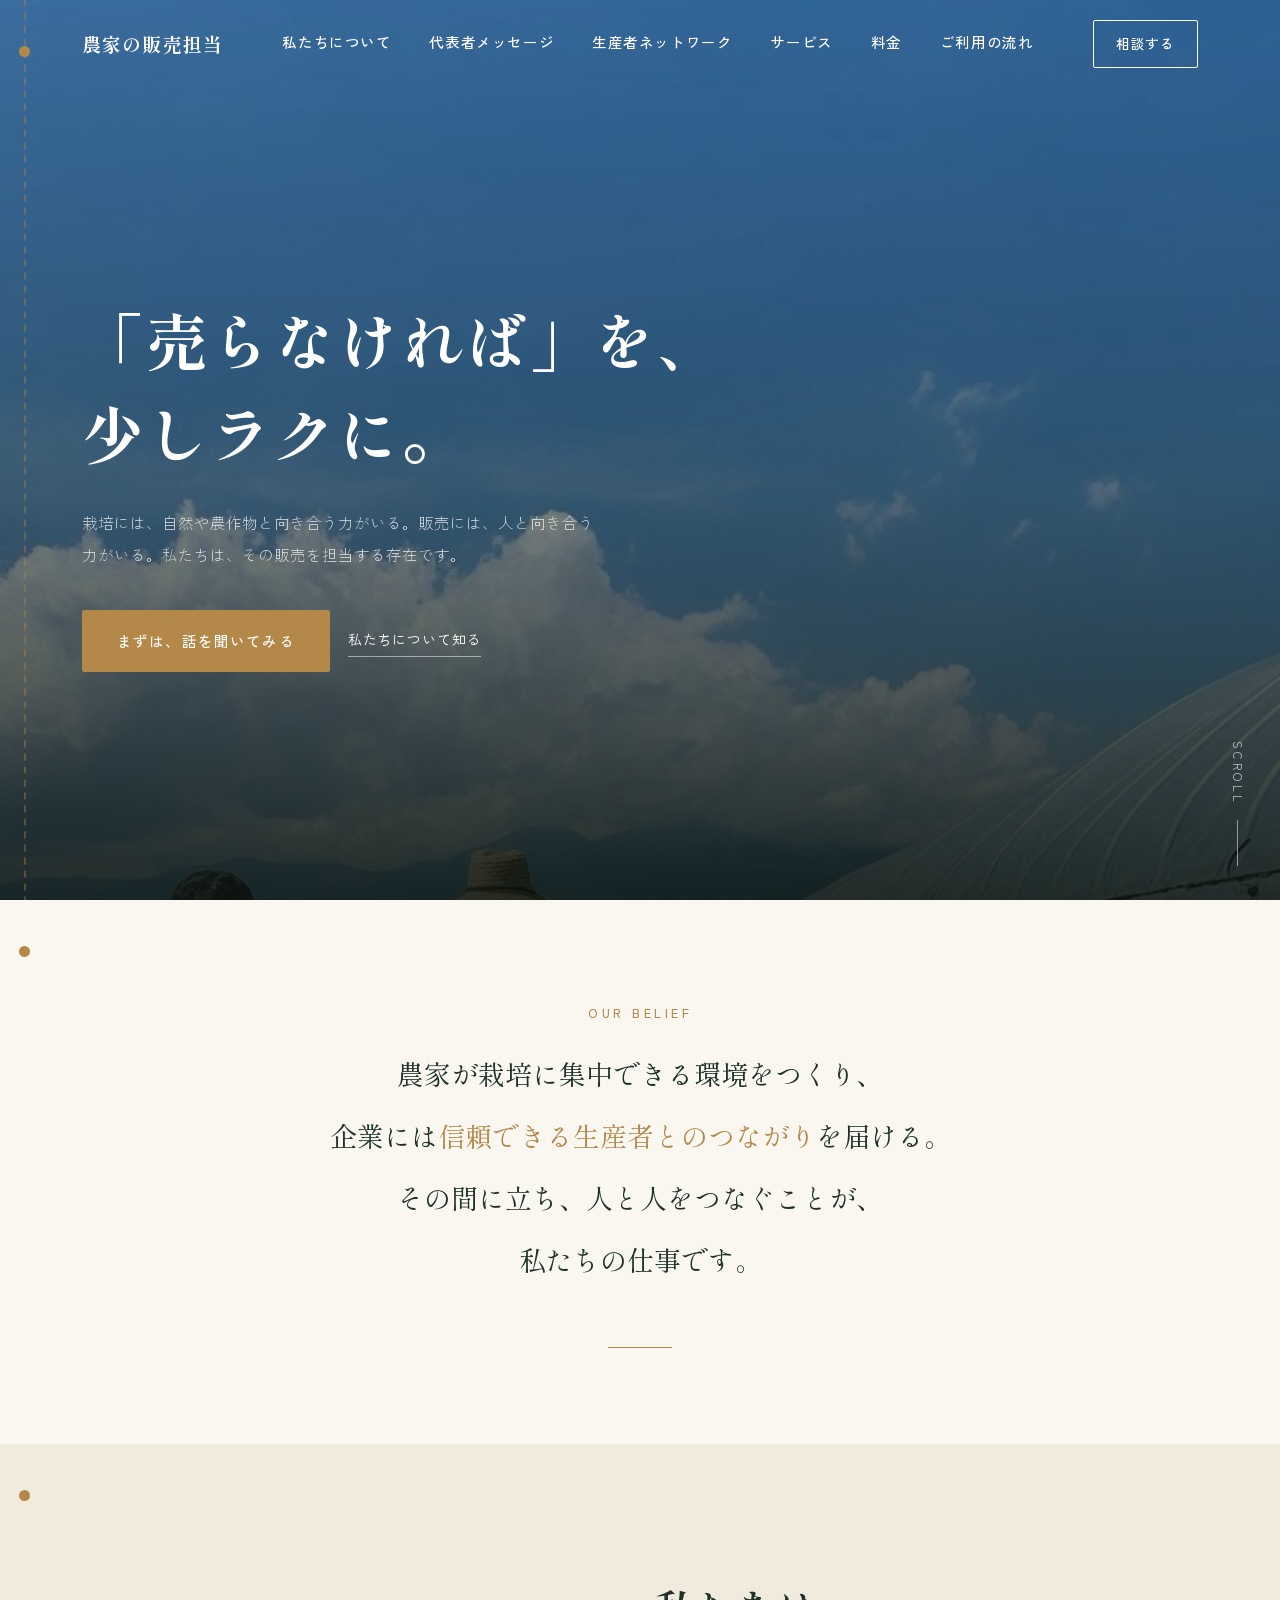
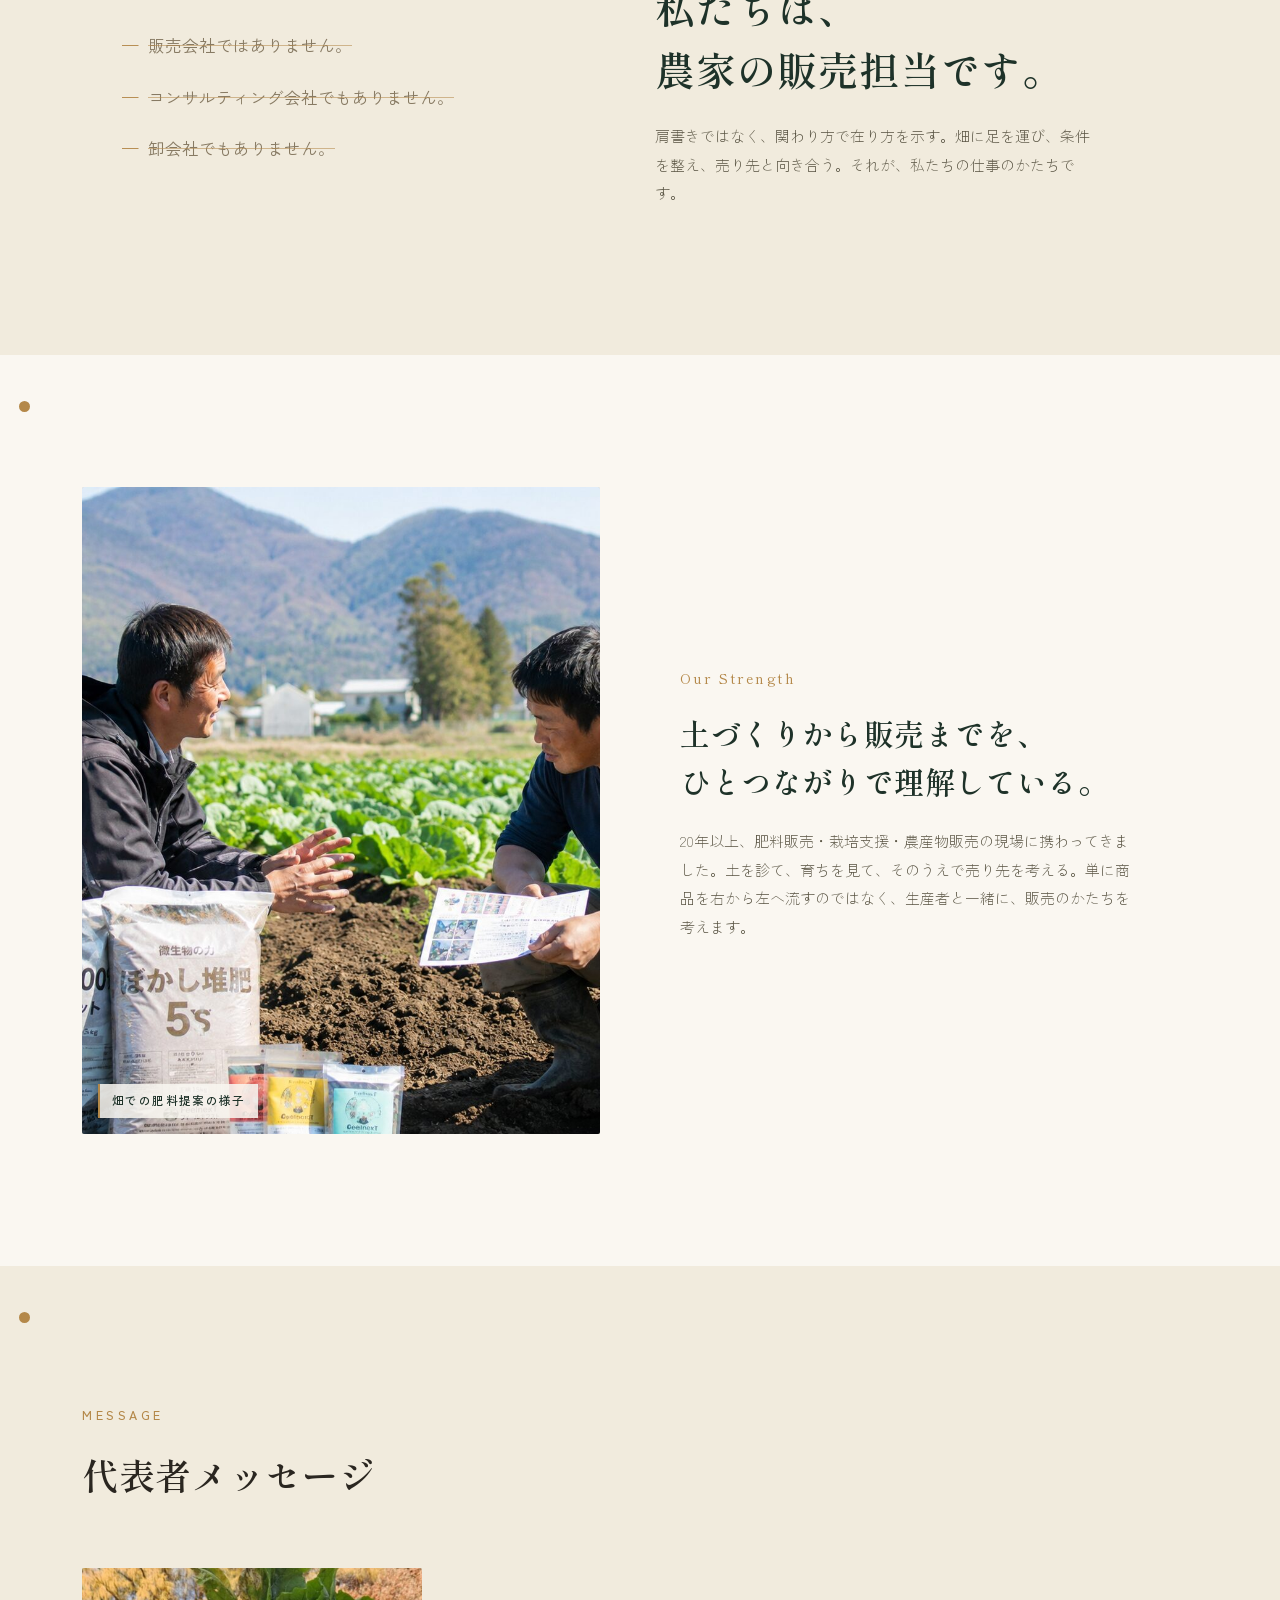
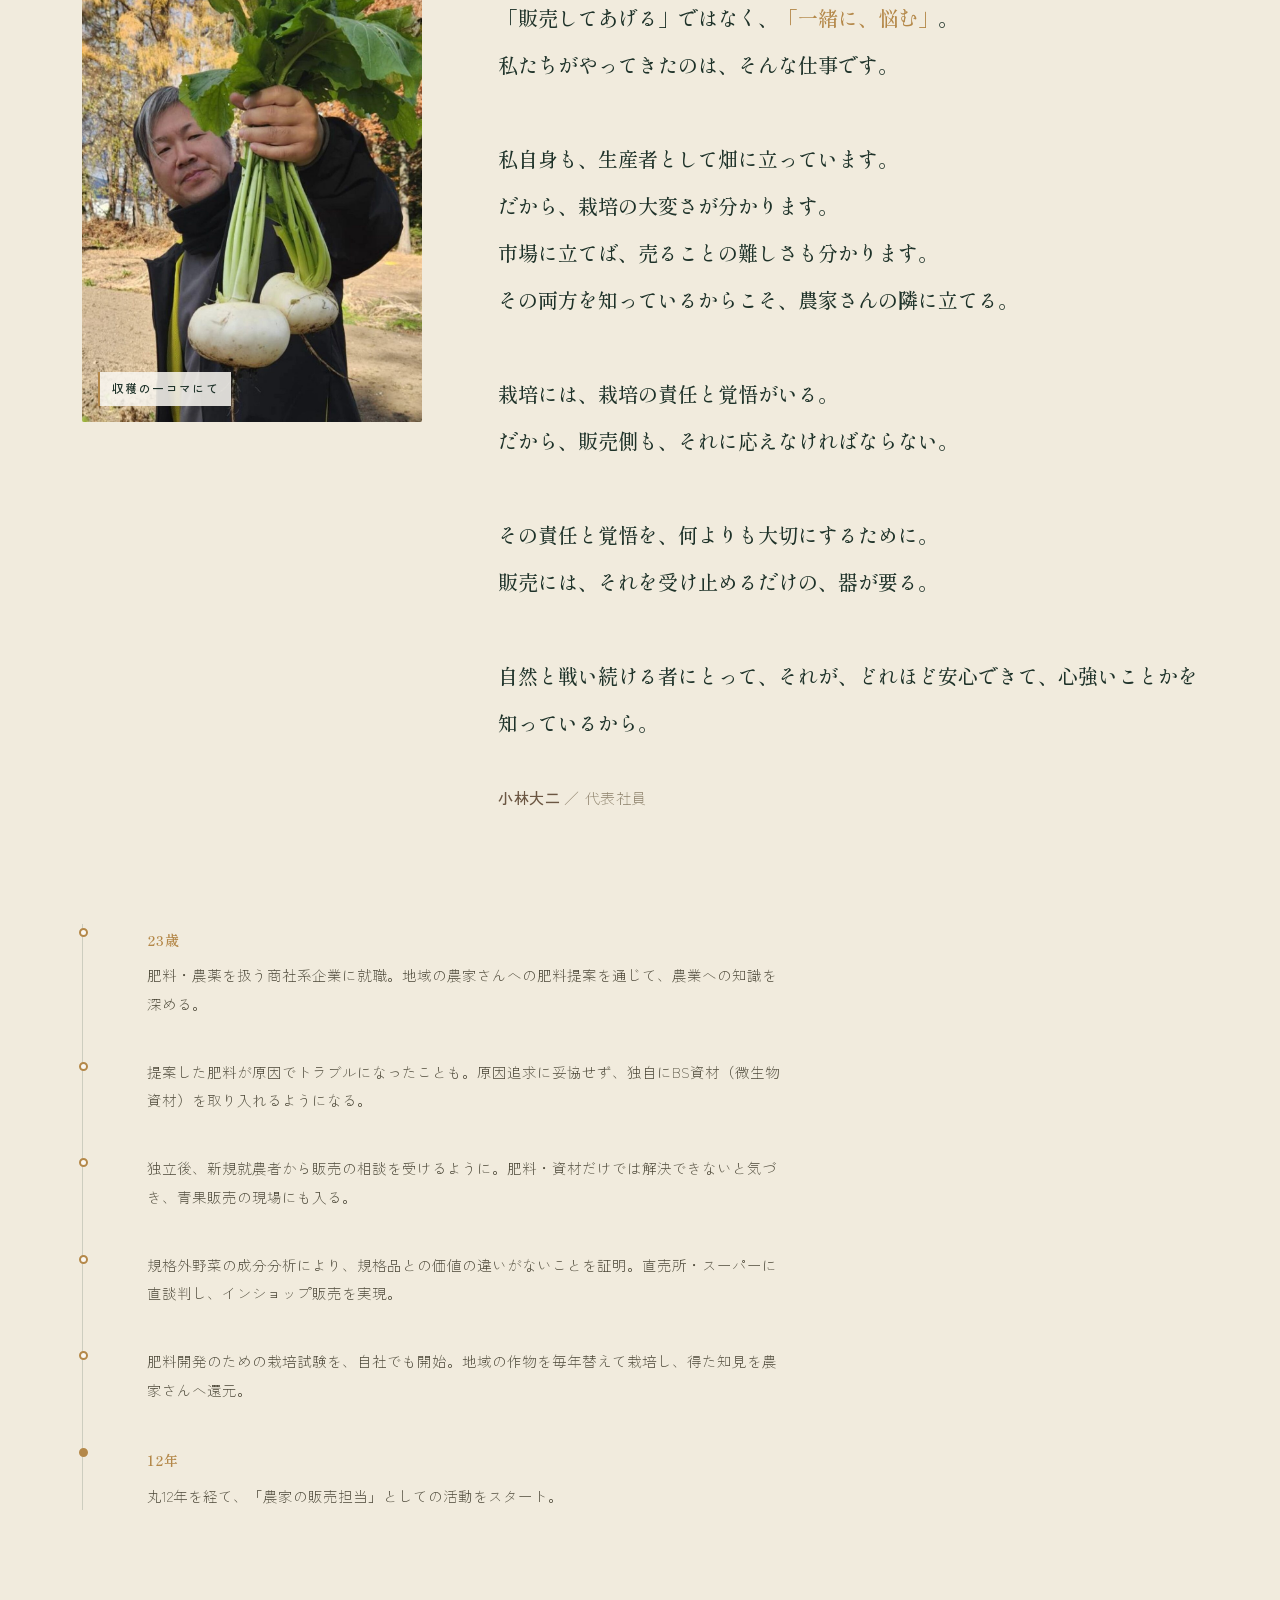
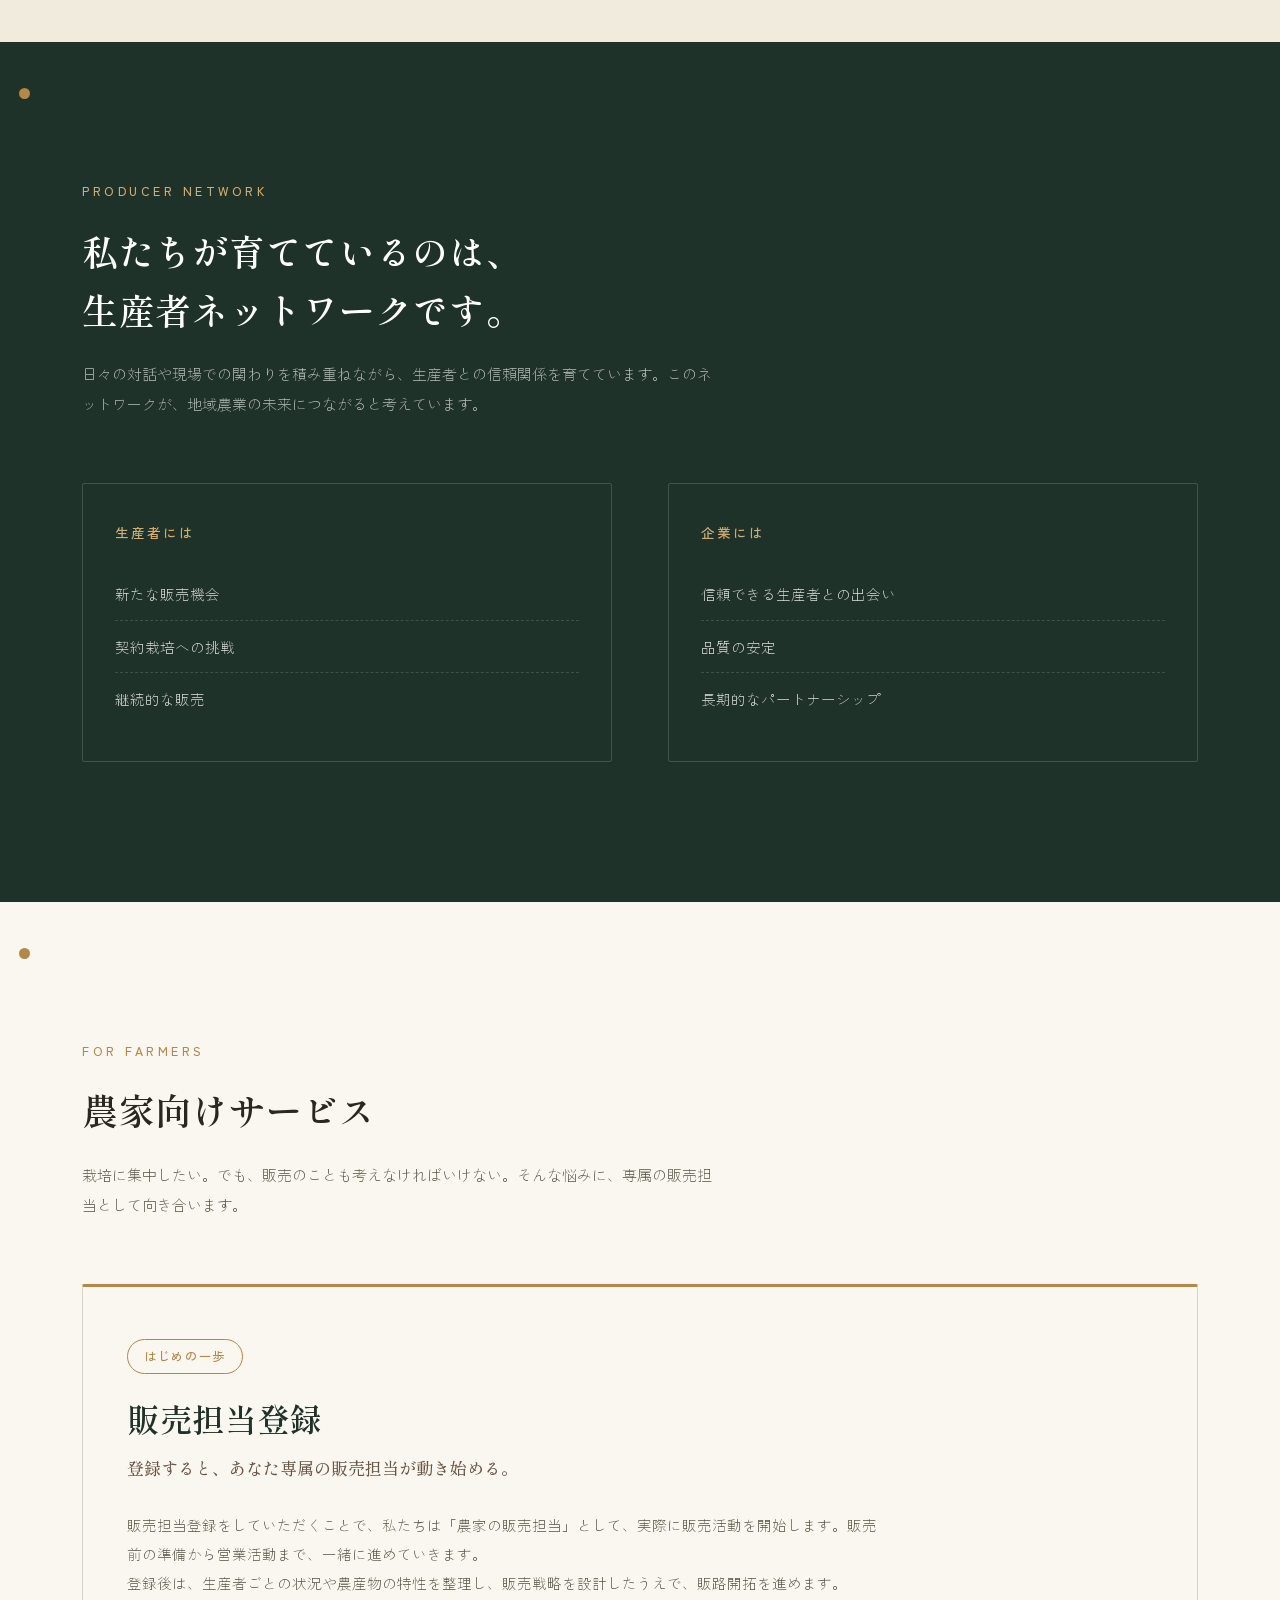
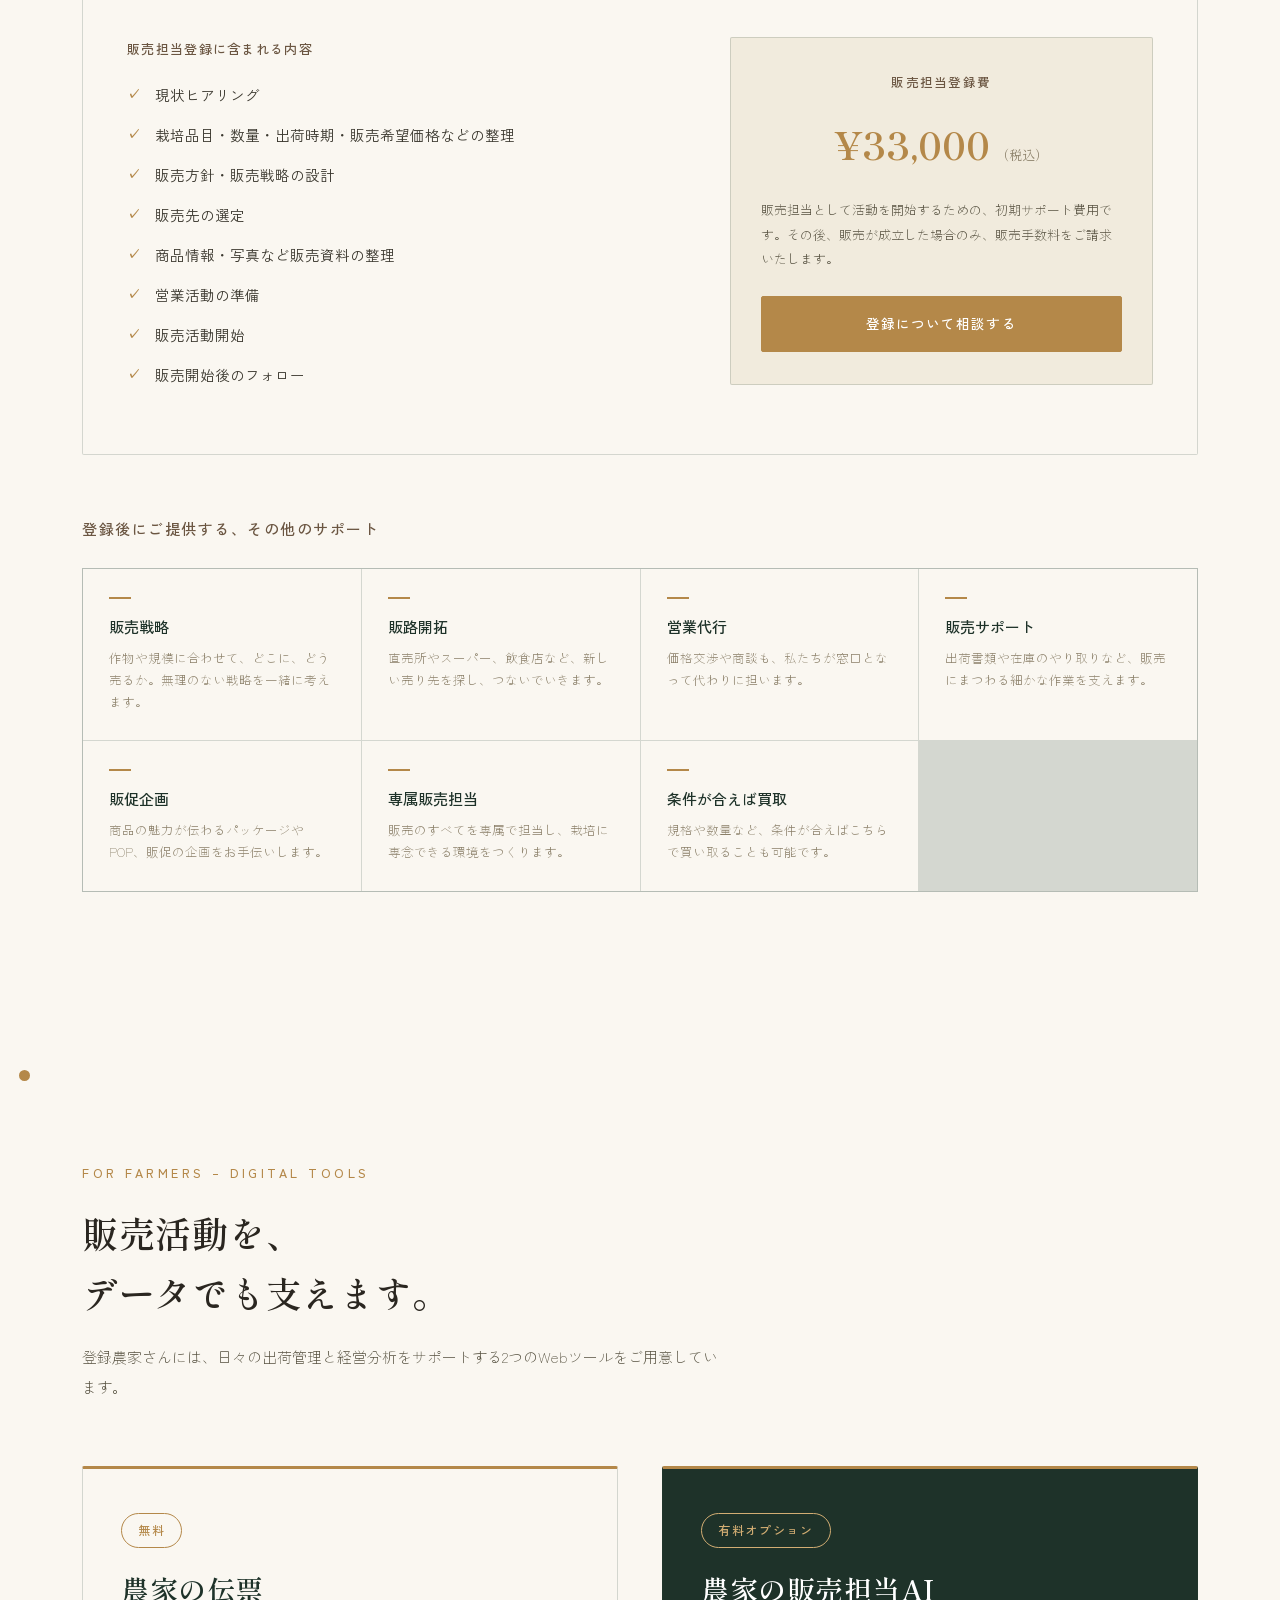
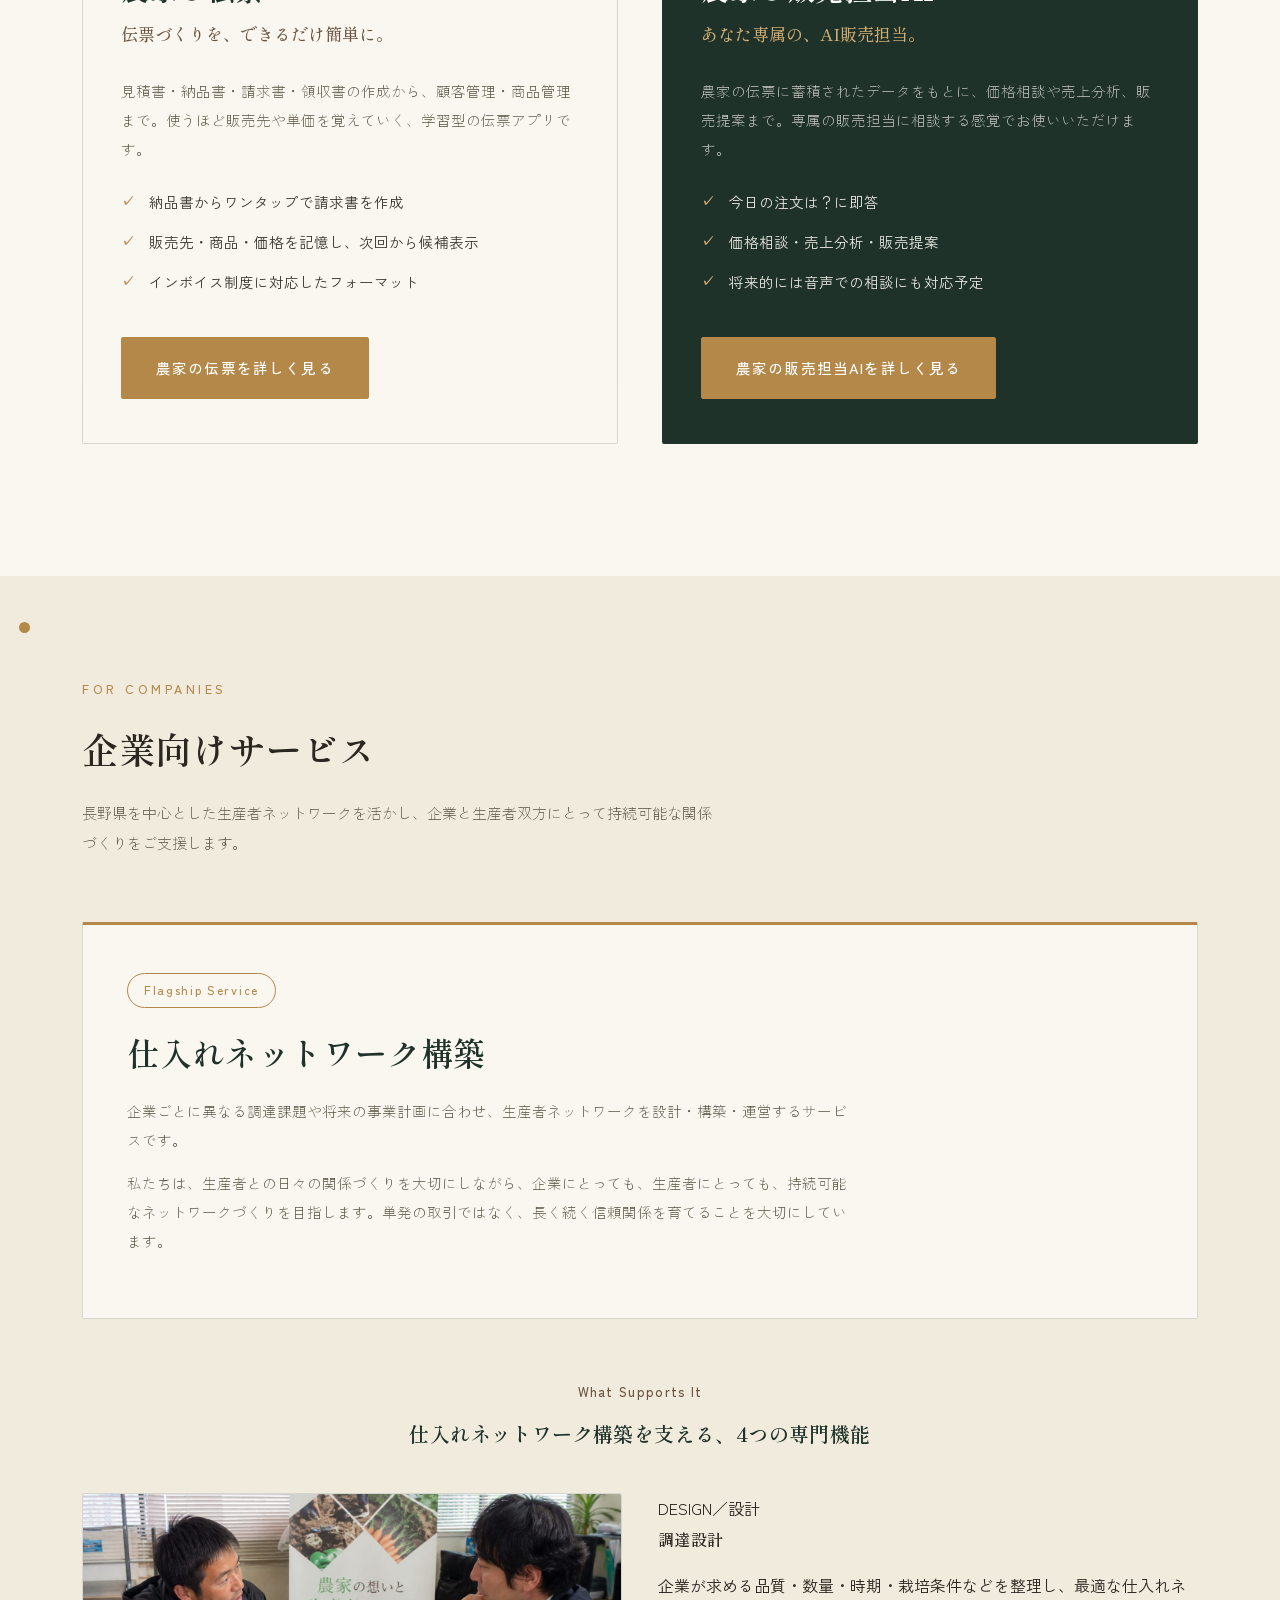
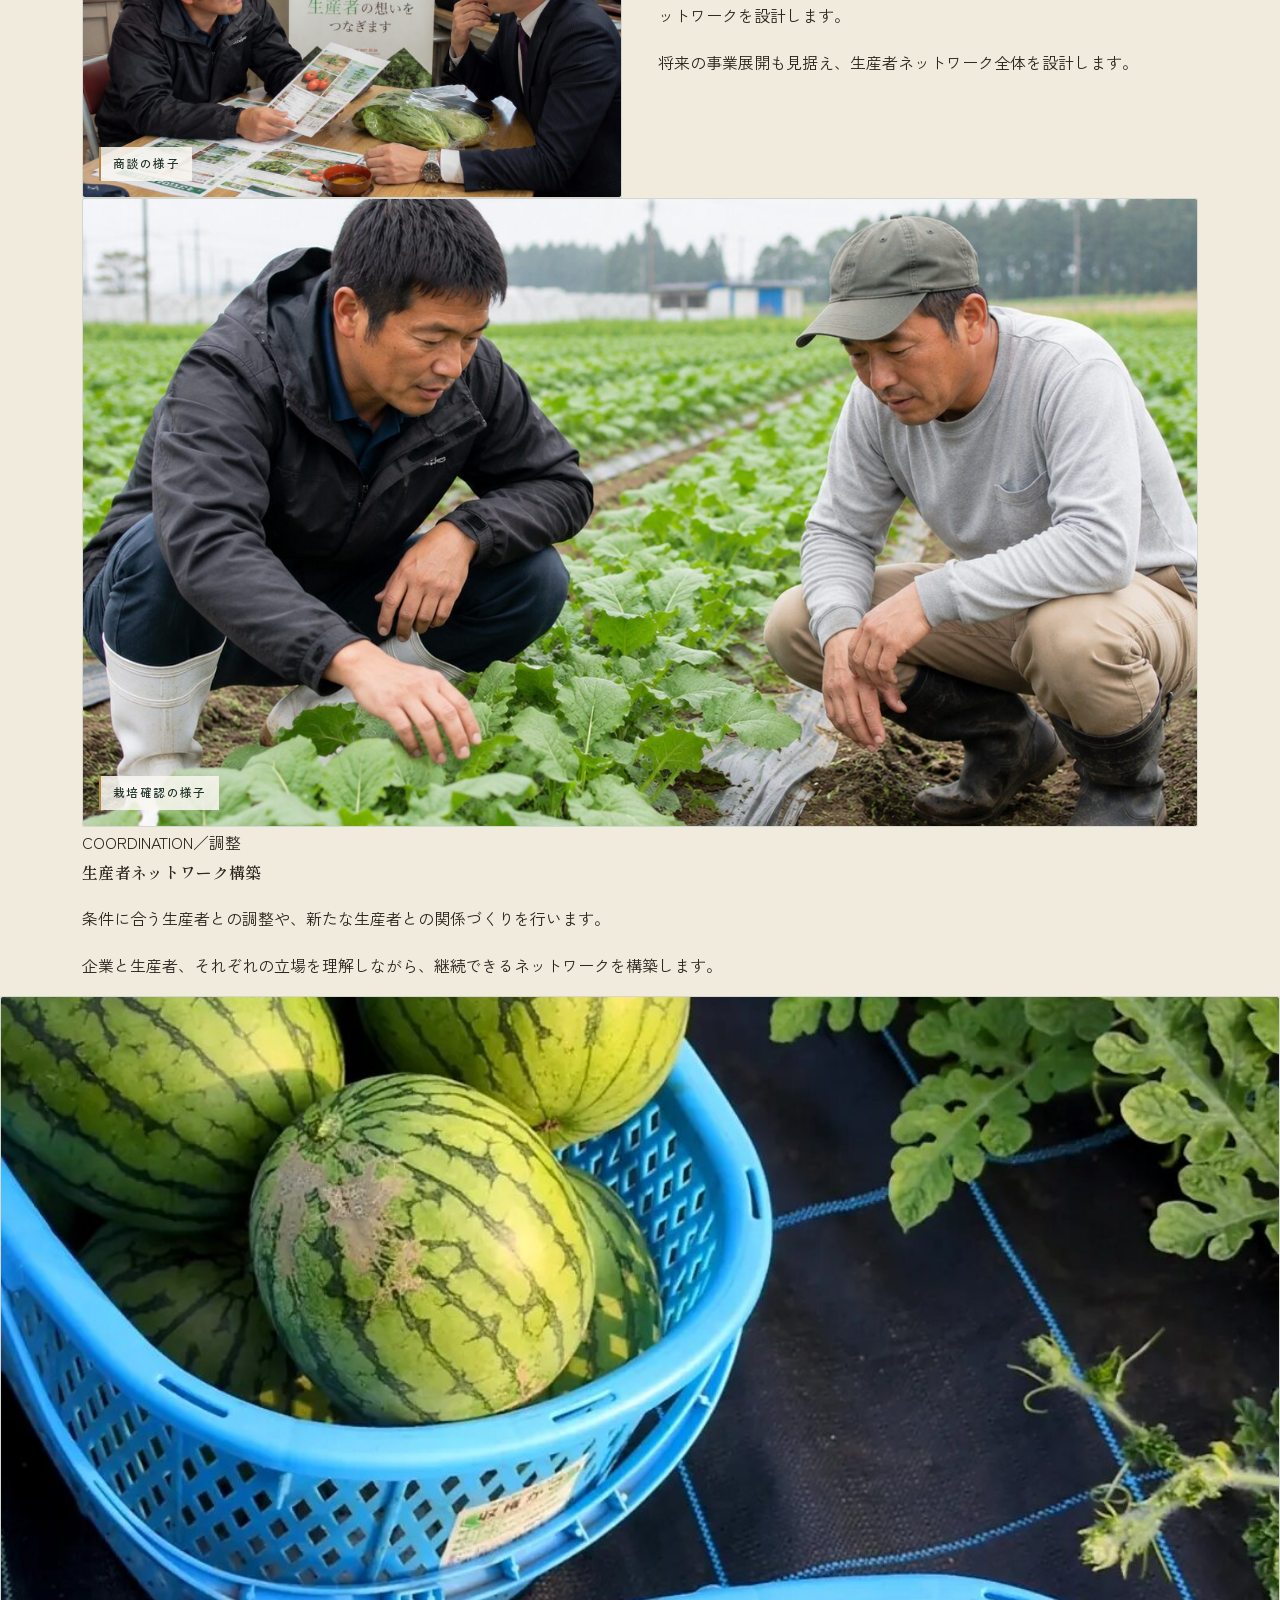
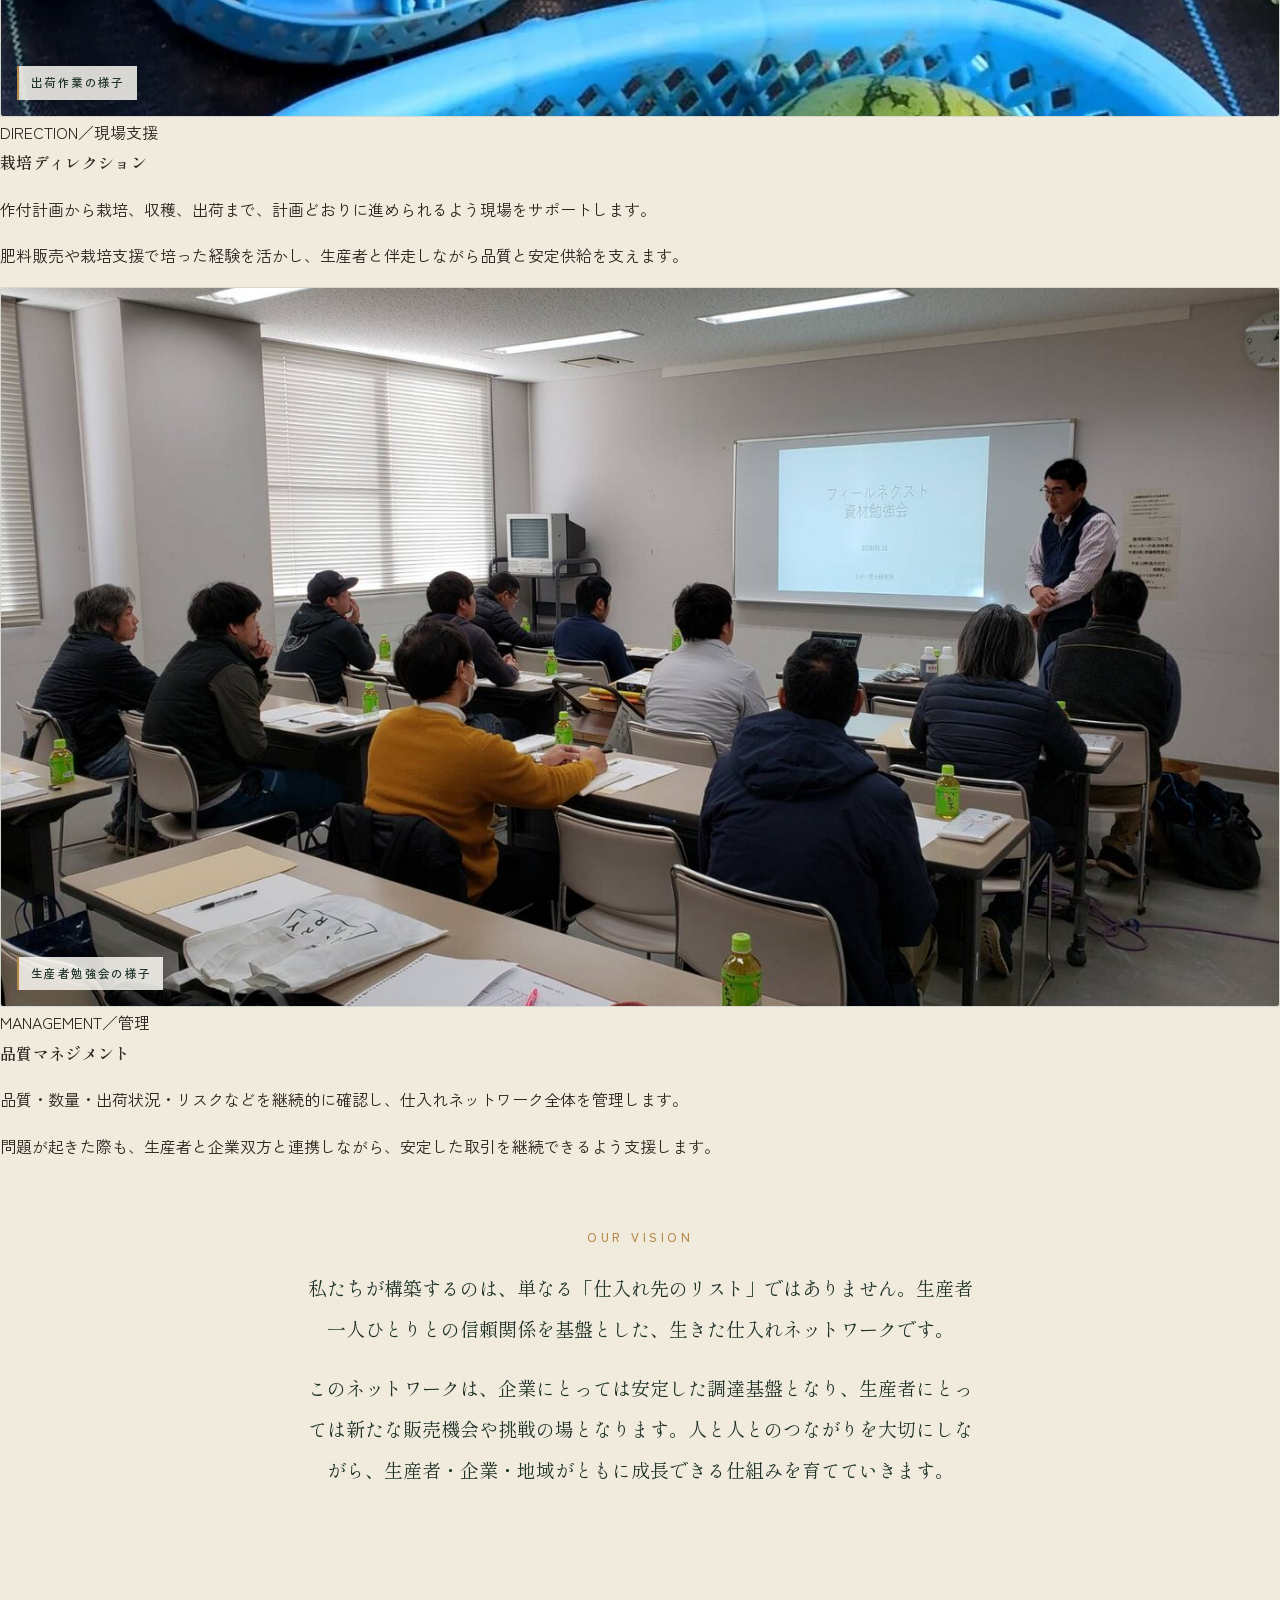
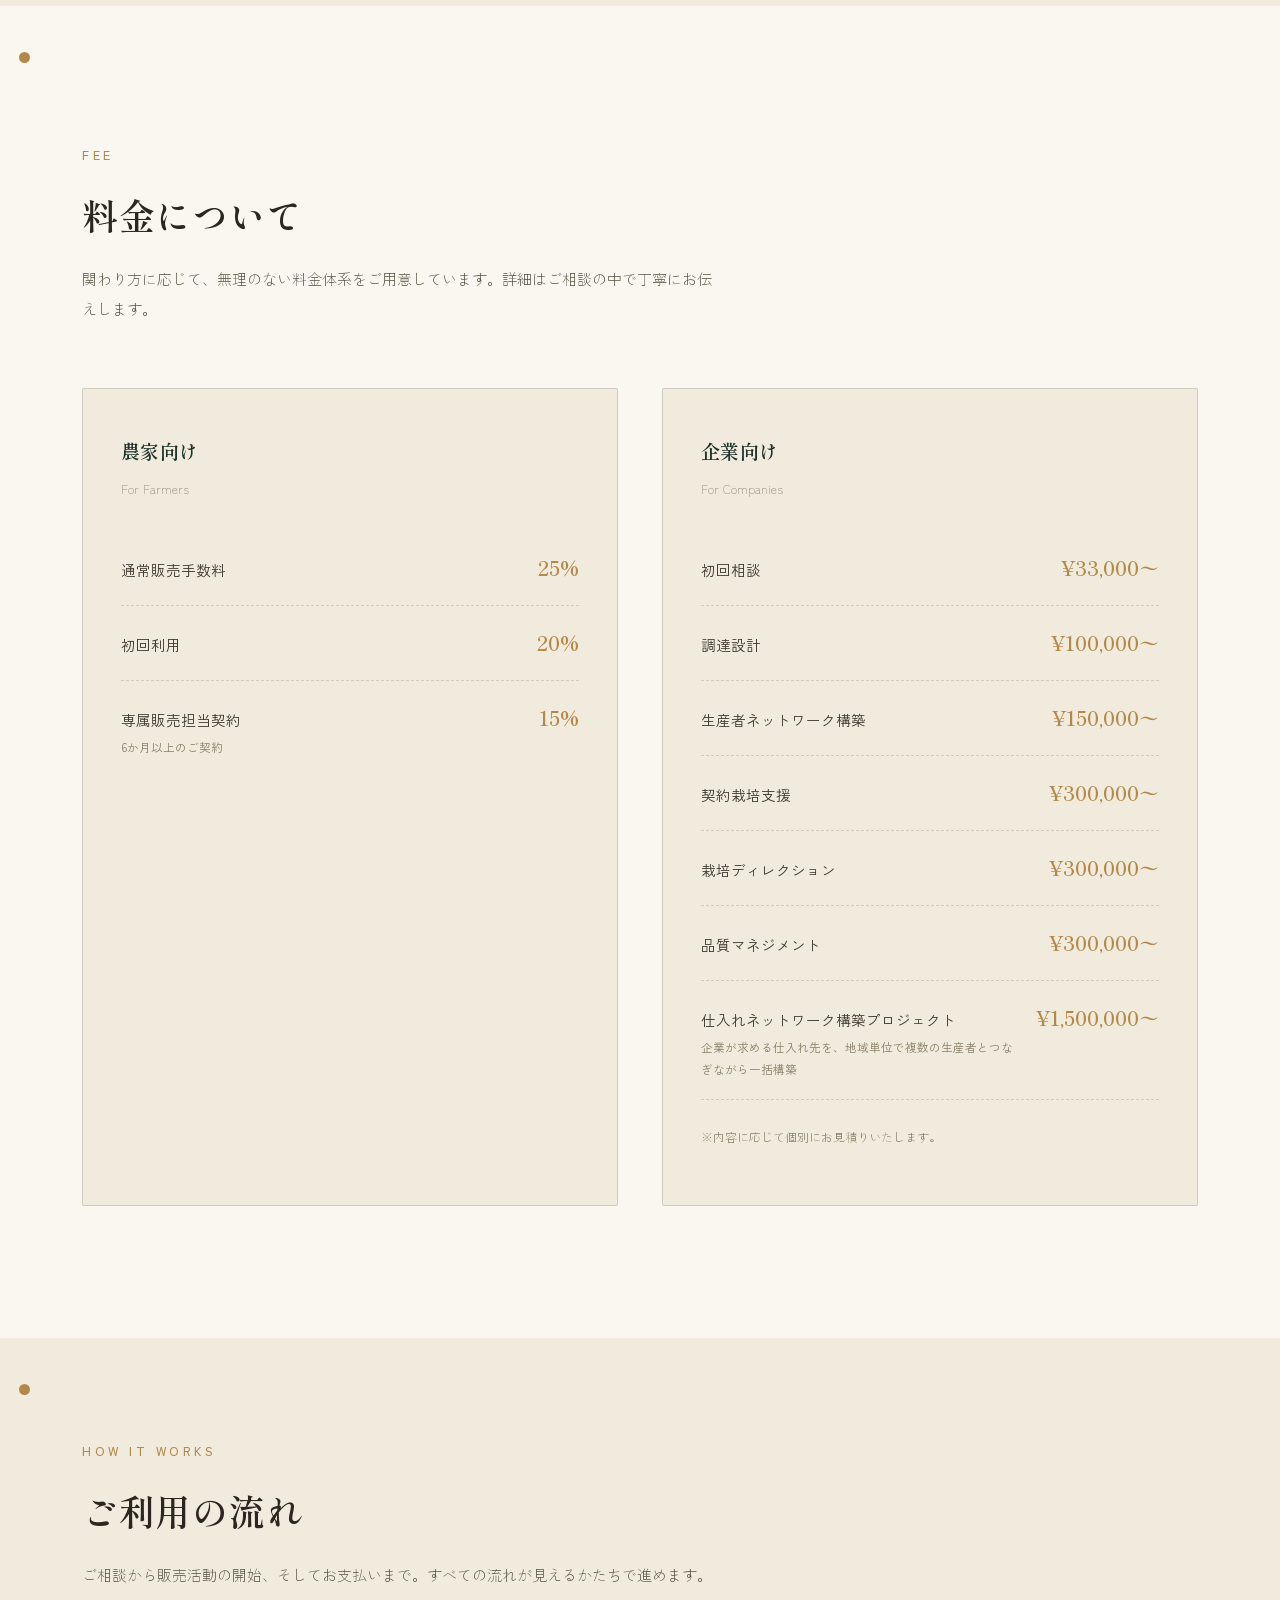
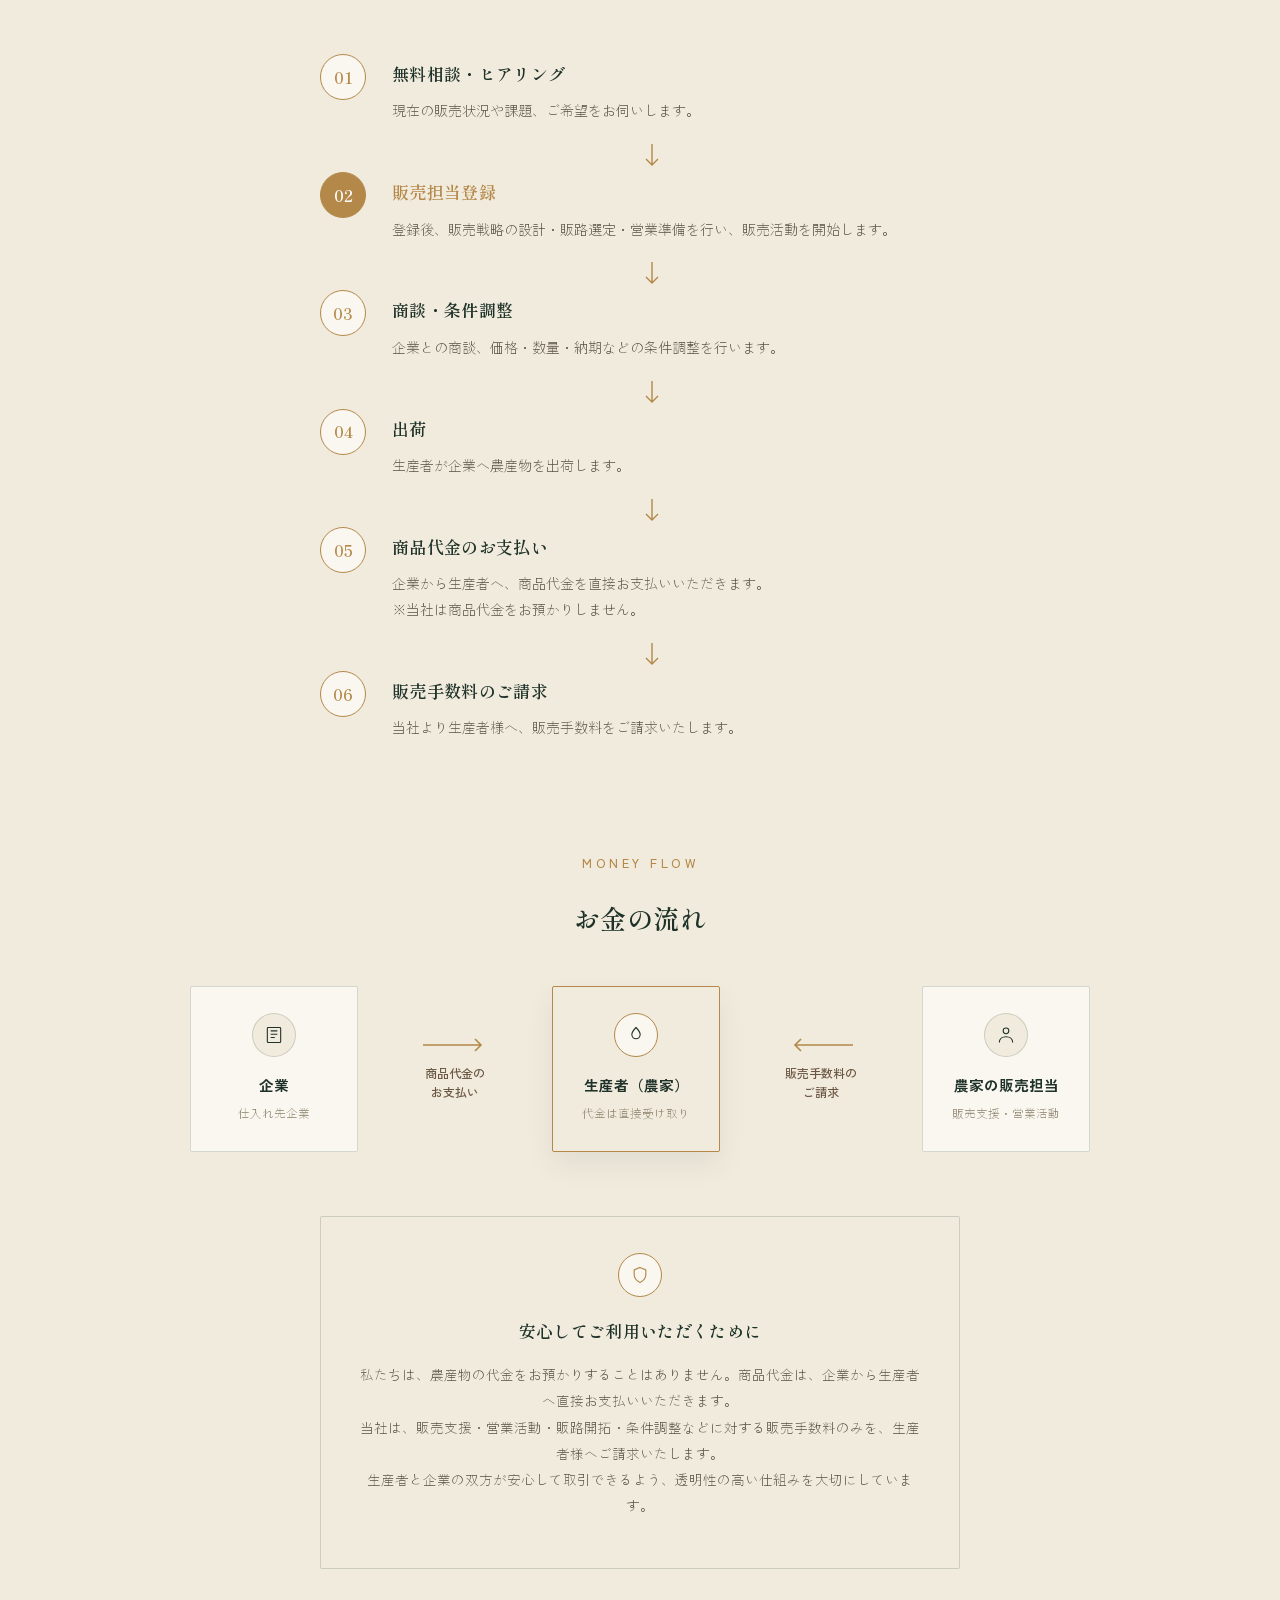
==== index.html @ 1f68b8b7 "Update index.html" ====
<!DOCTYPE html>
<html lang="ja">
<head>
<meta charset="UTF-8">
<meta name="viewport" content="width=device-width, initial-scale=1.0">
<title>農家の販売担当｜栽培に集中できる環境を、生産者に。</title>
<meta name="description" content="農家の販売担当は、長野県を中心とした生産者ネットワークを軸に、栽培に集中できる環境を農家へ、信頼できる生産者とのつながりを企業へ届ける、販売の専門集団です。">
<link rel="preconnect" href="https://fonts.googleapis.com">
<link rel="preconnect" href="https://fonts.gstatic.com" crossorigin>
<link href="https://fonts.googleapis.com/css2?family=Shippori+Mincho:wght@400;500;600;700;800&family=Zen+Kaku+Gothic+New:wght@300;400;500;700&display=swap" rel="stylesheet">
<style>
  :root{
    --off-white:#FAF7F1;
    --ivory:#F1EBDD;
    --beige:#E3D6BC;
    --green:#2B4638;
    --green-deep:#1E3229;
    --brown:#6B5642;
    --gold:#B48849;
    --gold-light:#D2AD73;
    --ink:#2A2620;
    --line:rgba(43,70,56,0.18);
    --serif: 'Shippori Mincho', serif;
    --sans: 'Zen Kaku Gothic New', sans-serif;
    --maxw: 1180px;
  }
  *{box-sizing:border-box;}
  html{scroll-behavior:smooth;}
  body{
    margin:0;
    background:var(--off-white);
    color:var(--ink);
    font-family:var(--sans);
    font-weight:400;
    line-height:1.9;
    -webkit-font-smoothing:antialiased;
    overflow-x:hidden;
  }
  img{max-width:100%;display:block;}
  a{color:inherit;}
  .wrap{max-width:var(--maxw);margin:0 auto;padding:0 32px;}
  h1,h2,h3,h4{font-family:var(--serif);font-weight:600;margin:0;letter-spacing:.02em;}
  .eyebrow{
    font-family:var(--sans);
    font-size:12.5px;
    letter-spacing:.28em;
    color:var(--gold);
    font-weight:500;
    display:inline-block;
    margin-bottom:18px;
    text-transform:uppercase;
  }
  .skip-link{position:absolute;left:-999px;top:0;background:var(--green);color:#fff;padding:10px 16px;z-index:999;}
  .skip-link:focus{left:12px;top:12px;}

  /* ---------- thread signature ---------- */
  #thread-svg{
    position:fixed;
    left:24px;
    top:0;
    height:100vh;
    width:2px;
    z-index:5;
    pointer-events:none;
    opacity:.55;
  }
  #thread-svg path{
    fill:none;
    stroke:var(--gold);
    stroke-width:1.4;
    stroke-linecap:round;
    stroke-dasharray:6 7;
  }
  .thread-node{
    position:absolute;
    left:19px;
    width:11px;height:11px;
    border-radius:50%;
    background:var(--off-white);
    border:2px solid var(--gold);
    transform:scale(.4);
    opacity:0;
    transition:transform .6s cubic-bezier(.2,.8,.2,1), opacity .6s ease;
    z-index:6;
  }
  .thread-node.is-on{transform:scale(1);opacity:1;background:var(--gold);}
  @media (max-width: 880px){
    #thread-svg, .thread-node{display:none;}
  }

  /* ---------- header ---------- */
  header{
    position:fixed;top:0;left:0;right:0;
    z-index:100;
    background:rgba(250,247,241,0.0);
    transition:background .4s ease, box-shadow .4s ease, backdrop-filter .4s ease;
  }
  header.scrolled{
    background:rgba(250,247,241,0.92);
    backdrop-filter:blur(6px);
    box-shadow:0 1px 0 var(--line);
  }
  .nav-inner{
    max-width:var(--maxw);margin:0 auto;padding:20px 32px;
    display:flex;align-items:center;justify-content:space-between;
  }
  .logo{
    font-family:var(--serif);font-size:19px;font-weight:700;letter-spacing:.06em;
    color:var(--green-deep);
    text-decoration:none;
  }
  header.scrolled .logo, .hero-header .logo{color:var(--green-deep);}
  .hero-header:not(.scrolled) .logo{color:#fff;}
  nav.links{display:flex;gap:38px;list-style:none;margin:0;padding:0;}
  nav.links a{
    font-size:14.5px;text-decoration:none;font-weight:500;
    letter-spacing:.04em;
    color:var(--green-deep);
    position:relative;
    padding-bottom:4px;
  }
  .hero-header:not(.scrolled) nav.links a{color:#fff;}
  nav.links a::after{
    content:'';position:absolute;left:0;bottom:0;width:0;height:1px;background:currentColor;
    transition:width .3s ease;
  }
  nav.links a:hover::after{width:100%;}
  .nav-cta{
    font-size:13.5px;font-weight:500;letter-spacing:.06em;
    border:1px solid var(--green-deep);
    padding:10px 22px;border-radius:2px;
    text-decoration:none;white-space:nowrap;
    transition:background .3s ease,color .3s ease, border-color .3s ease;
  }
  .hero-header:not(.scrolled) .nav-cta{border-color:#fff;color:#fff;}
  .nav-cta:hover{background:var(--green-deep);color:#fff;}
  .hero-header:not(.scrolled) .nav-cta:hover{background:#fff;color:var(--green-deep);}
  .menu-btn{display:none;background:none;border:none;cursor:pointer;padding:8px;}
  .menu-btn span{display:block;width:22px;height:2px;background:var(--green-deep);margin:5px 0;transition:.3s;}
  .hero-header:not(.scrolled) .menu-btn span{background:#fff;}

  /* ---------- photo placeholder ---------- */
  .photo{
    position:relative;
    background:
      repeating-linear-gradient(135deg, rgba(43,70,56,0.07) 0 2px, transparent 2px 26px),
      linear-gradient(160deg, #DCD2BC 0%, #C9BC9E 100%);
    overflow:hidden;
    border-radius:2px;
  }
  .photo::before{
    content:'';position:absolute;inset:0;
    background:radial-gradient(circle at 30% 20%, rgba(255,255,255,.35), transparent 60%);
  }
  .photo-cap{
    position:absolute;left:16px;bottom:16px;
    font-size:11.5px;letter-spacing:.12em;
    color:var(--green-deep);
    background:rgba(250,247,241,.86);
    padding:6px 12px;
    border-left:2px solid var(--gold);
    font-weight:500;
  }
  .photo-icon{
    position:absolute;inset:0;display:flex;align-items:center;justify-content:center;
    opacity:.35;
  }
  .photo-icon svg{width:56px;height:56px;stroke:var(--green-deep);}
  .photo img{
    position:absolute;inset:0;width:100%;height:100%;object-fit:cover;
  }
  .photo.has-img::before{opacity:.5;mix-blend-mode:soft-light;}

  /* ---------- reveal ---------- */
  .reveal{opacity:0;transform:translateY(28px);transition:opacity .9s ease, transform .9s ease;}
  .reveal.is-visible{opacity:1;transform:translateY(0);}
  .reveal-delay-1{transition-delay:.12s;}
  .reveal-delay-2{transition-delay:.24s;}

  /* ---------- hero ---------- */
  .hero{
    position:relative;
    height:100svh;min-height:640px;
    display:flex;align-items:flex-end;
    color:#fff;
    background:
      linear-gradient(180deg, rgba(20,32,25,.3) 0%, rgba(18,28,22,.55) 55%, rgba(12,20,15,.88) 100%),
      url('[data-uri]');
    background-size:cover;
    background-position:center 30%;
  }
  .hero-inner{
    width:100%;
    padding-bottom:96px;
  }
  .hero-inner .wrap{max-width:var(--maxw);}
  .hero h1{
    font-size:clamp(32px, 5.4vw, 62px);
    line-height:1.5;
    font-weight:700;
    max-width:780px;
    letter-spacing:.03em;
  }
  .hero p.lede{
    margin-top:28px;max-width:520px;
    font-size:15.5px;line-height:2.05;
    color:rgba(255,255,255,.86);
    font-weight:300;
  }
  .hero-cta-row{margin-top:40px;display:flex;gap:18px;flex-wrap:wrap;align-items:center;}
  .btn-primary{
    background:var(--gold);color:#fff;
    padding:16px 34px;border-radius:2px;
    text-decoration:none;font-size:14.5px;font-weight:500;letter-spacing:.08em;
    border:1px solid var(--gold);
    transition:background .3s ease, color .3s ease;
    display:inline-block;
  }
  .btn-primary:hover{background:transparent;color:#fff;}
  .btn-ghost{
    color:#fff;text-decoration:none;font-size:14px;letter-spacing:.06em;
    border-bottom:1px solid rgba(255,255,255,.5);
    padding-bottom:3px;
  }
  .scroll-cue{
    position:absolute;right:32px;bottom:34px;
    writing-mode:vertical-rl;
    font-size:11.5px;letter-spacing:.3em;color:rgba(255,255,255,.7);
    display:flex;align-items:center;gap:14px;
  }
  .scroll-cue::after{content:'';width:1px;height:46px;background:rgba(255,255,255,.5);animation:scrollpulse 2.2s ease-in-out infinite;}
  @keyframes scrollpulse{0%,100%{transform:scaleY(1);opacity:.4;}50%{transform:scaleY(.4);opacity:1;}}

  /* ---------- section generic ---------- */
  section{padding:132px 0;position:relative;}
  section.tight{padding:96px 0;}
  .section-head{max-width:640px;margin-bottom:64px;}
  .section-head h2{font-size:clamp(24px,3.4vw,36px);line-height:1.65;}
  .section-head p{margin-top:20px;font-size:15px;color:#55503f;font-weight:300;line-height:2;}

  /* ---------- philosophy (poetic) ---------- */
  .philosophy{text-align:center;}
  .philosophy .lines{
    font-family:var(--serif);
    font-size:clamp(19px,2.6vw,27px);
    line-height:2.3;
    color:var(--green-deep);
    max-width:680px;margin:0 auto;
  }
  .philosophy .lines .accent{color:var(--gold);}
  .philosophy .signature-line{
    margin:56px auto 0;width:64px;height:1px;background:var(--gold);
  }

  /* ---------- not / is ---------- */
  .not-is{background:var(--ivory);}
  .not-is-grid{display:flex;gap:70px;flex-wrap:wrap;align-items:center;}
  .not-list{flex:1 1 340px;min-width:280px;}
  .not-list li{
    list-style:none;font-size:16.5px;color:#877a63;
    text-decoration:line-through;text-decoration-color:rgba(180,136,73,.55);
    margin-bottom:20px;font-weight:400;
    padding-left:26px;position:relative;
  }
  .not-list li::before{content:'—';position:absolute;left:0;color:var(--gold);text-decoration:none;}
  .is-block{flex:1 1 380px;min-width:280px;}
  .is-block h3{font-size:clamp(26px,3.6vw,40px);color:var(--green-deep);line-height:1.55;}
  .is-block p{margin-top:22px;font-size:15px;color:#55503f;font-weight:300;max-width:440px;}

  /* ---------- strength split ---------- */
  .split{display:grid;grid-template-columns:1fr 1fr;gap:80px;align-items:center;}
  .split.reverse .split-media{order:2;}
  .split-media .photo{aspect-ratio:4/5;}
  .split-copy .num{font-family:var(--serif);font-size:14px;color:var(--gold);letter-spacing:.18em;margin-bottom:18px;display:block;}
  .split-copy h3{font-size:clamp(22px,3vw,30px);line-height:1.6;color:var(--green-deep);}
  .split-copy p{margin-top:22px;font-size:15px;color:#55503f;font-weight:300;max-width:460px;}
  @media (max-width:880px){
    .split, .split.reverse{grid-template-columns:1fr;gap:40px;}
    .split.reverse .split-media{order:0;}
  }

  /* ---------- network (dark) ---------- */
  .network{
    background:var(--green-deep);color:var(--off-white);
  }
  .network .eyebrow{color:var(--gold-light);}
  .network .section-head h2{color:#fff;}
  .network .section-head p{color:rgba(250,247,241,.72);}
  .network-cols{display:grid;grid-template-columns:1fr 1fr;gap:56px;margin-top:20px;margin-bottom:8px;}
  .network-card{
    border:1px solid rgba(250,247,241,.16);
    padding:36px 32px;border-radius:2px;
  }
  .network-card h4{font-size:13.5px;letter-spacing:.14em;color:var(--gold-light);margin-bottom:22px;font-weight:500;font-family:var(--sans);}
  .network-card ul{margin:0;padding:0;list-style:none;}
  .network-card li{
    font-size:14.5px;padding:12px 0;border-bottom:1px dashed rgba(250,247,241,.15);
    color:rgba(250,247,241,.9);font-weight:300;
  }
  .network-card li:last-child{border-bottom:none;}

  /* ---------- founder message ---------- */
  .founder{background:var(--ivory);}
  .founder-grid{display:grid;grid-template-columns:340px 1fr;gap:76px;align-items:start;}
  .founder-media .photo{aspect-ratio:3/4;}
  .founder-quote{padding-top:6px;}
  .quote-lines{
    font-family:var(--serif);
    font-size:clamp(17px,2vw,20px);
    line-height:2.35;
    color:var(--green-deep);
    font-weight:500;
  }
  .quote-lines .accent{color:var(--gold);}
  .founder-name{
    margin-top:38px;font-size:15px;color:var(--brown);font-weight:500;
    letter-spacing:.04em;
  }
  .founder-name span{font-weight:300;color:#8a7f68;margin-left:4px;}
  @media (max-width:820px){
    .founder-grid{grid-template-columns:1fr;gap:36px;}
    .founder-media .photo{max-width:280px;}
  }

  .timeline{
    margin-top:96px;
    position:relative;
    padding-left:34px;
    border-left:1px solid var(--line);
  }
  .timeline-item{
    position:relative;
    padding:0 0 40px 30px;
  }
  .timeline-item:last-child{padding-bottom:0;}
  .timeline-item::before{
    content:'';position:absolute;left:-38.5px;top:4px;
    width:9px;height:9px;border-radius:50%;
    background:var(--off-white);border:2px solid var(--gold);
    box-sizing:border-box;
  }
  .timeline-item.final::before{background:var(--gold);}
  .t-mark{
    display:inline-block;
    font-family:var(--serif);font-size:14px;font-weight:600;
    color:var(--gold);letter-spacing:.08em;margin-bottom:8px;
  }
  .timeline-item p{margin:0;font-size:14.5px;color:#4a4636;font-weight:300;max-width:640px;line-height:1.95;}
  @media (max-width:600px){
    .timeline{padding-left:22px;}
    .timeline-item{padding-left:20px;}
    .timeline-item::before{left:-26.5px;}
  }
  @media (max-width:760px){.network-cols{grid-template-columns:1fr;}}

  /* ---------- services (farm) ---------- */
  .service-grid{display:grid;grid-template-columns:repeat(4,1fr);gap:1px;background:var(--line);border:1px solid var(--line);}
  .service-card{
    background:var(--off-white);
    padding:28px 26px;min-height:150px;
    display:flex;flex-direction:column;
  }
  .service-card .mark{width:22px;height:2px;background:var(--gold);flex:none;}
  .service-card .service-title{
    display:block;margin-top:16px;font-size:15px;font-weight:500;color:var(--green-deep);line-height:1.6;
    font-family:var(--sans);
  }
  .service-card .service-desc{
    margin:8px 0 0;font-size:12.5px;color:#8a7f68;font-weight:300;line-height:1.75;
  }
  @media (max-width:920px){.service-grid{grid-template-columns:repeat(2,1fr);}}
  @media (max-width:560px){
    .service-grid{grid-template-columns:1fr;}
    .service-card{
      min-height:0;flex-direction:row;align-items:flex-start;gap:16px;padding:20px 22px;
    }
    .service-card .mark{width:16px;margin-top:9px;}
    .service-card .service-title{margin-top:0;}
    .service-card .service-text{flex:1;min-width:0;}
  }

  /* ---------- registration (販売担当登録) ---------- */
  .registration-card{
    background:var(--off-white);
    border:1px solid var(--line);
    border-top:3px solid var(--gold);
    border-radius:2px;
    padding:52px 44px;
    margin-bottom:60px;
  }
  .reg-badge{
    display:inline-block;font-size:12px;letter-spacing:.14em;color:var(--gold);
    border:1px solid var(--gold);border-radius:999px;padding:5px 16px;font-weight:500;
  }
  .registration-card h3{
    margin-top:20px;font-size:clamp(24px,3vw,32px);color:var(--green-deep);line-height:1.5;
  }
  .reg-lead{
    margin-top:10px;font-family:var(--serif);font-size:17px;color:var(--brown);font-weight:500;
  }
  .reg-desc{
    margin-top:26px;font-size:14.5px;color:#55503f;font-weight:300;line-height:2;max-width:760px;
  }
  .reg-body{
    margin-top:40px;
    display:grid;grid-template-columns:1.3fr 1fr;gap:52px;
    align-items:start;
  }
  .reg-includes h4{
    font-size:13px;letter-spacing:.1em;color:var(--brown);font-weight:500;margin-bottom:20px;
    font-family:var(--sans);
  }
  .reg-list{margin:0;padding:0;list-style:none;}
  .reg-list li{
    position:relative;padding-left:28px;margin-bottom:14px;
    font-size:14.5px;color:#3b382f;font-weight:400;line-height:1.8;
  }
  .reg-list li::before{
    content:'✓';position:absolute;left:0;top:0;color:var(--gold);font-weight:700;font-size:13px;
  }
  .reg-price{
    background:var(--ivory);border:1px solid var(--line);border-radius:2px;
    padding:32px 30px;text-align:center;
  }
  .reg-price-label{display:block;font-size:12.5px;letter-spacing:.1em;color:var(--brown);font-weight:500;}
  .reg-price-value{
    display:block;margin-top:14px;font-family:var(--serif);font-size:38px;color:var(--gold);font-weight:700;
  }
  .reg-price-value small{font-size:13px;color:#8a7f68;font-weight:400;margin-left:6px;}
  .reg-price-note{
    margin-top:18px;font-size:13px;color:#55503f;font-weight:300;line-height:1.9;text-align:left;
  }
  .reg-cta{
    display:block;margin-top:24px;text-align:center;color:#fff;padding:14px 20px;font-size:13.5px;
  }
  @media (max-width:880px){
    .registration-card{padding:38px 26px;}
    .reg-body{grid-template-columns:1fr;gap:34px;}
  }

  /* ---------- network service (仕入れネットワーク構築) ---------- */
  .network-intro{
    background:var(--off-white);
    border:1px solid var(--line);
    border-top:3px solid var(--gold);
    border-radius:2px;
    padding:48px 44px;
    margin-bottom:56px;
  }
  .network-intro .reg-badge{margin-bottom:0;}
  .network-intro h3{
    margin-top:20px;font-size:clamp(24px,3vw,32px);color:var(--green-deep);line-height:1.5;
  }
  .network-intro p{
    margin-top:20px;font-size:14.5px;color:#55503f;font-weight:300;line-height:2;max-width:720px;
  }
  .network-intro p + p{margin-top:14px;}

  .functions-head{
    text-align:center;margin-bottom:40px;
  }
  .functions-head span{
    font-size:13px;letter-spacing:.1em;color:var(--brown);font-weight:500;
  }
  .functions-head h4{
    margin-top:10px;font-size:20px;color:var(--green-deep);font-family:var(--serif);
  }

  .function-grid{
    display:grid;grid-template-columns:1fr 1fr;gap:36px;
  }
  .function-card{
    background:var(--off-white);border:1px solid var(--line);border-radius:2px;
    overflow:hidden;
    display:flex;flex-direction:column;
  }
  .function-card .photo{aspect-ratio:16/9;}
  .function-card .function-body{padding:28px 26px;}
  .function-card .function-label{
    font-size:12px;letter-spacing:.16em;color:var(--gold);font-weight:600;font-family:var(--sans);
  }
  .function-card h4{
    margin-top:10px;font-size:19px;color:var(--green-deep);font-weight:600;font-family:var(--serif);
  }
  .function-card p{
    margin-top:10px;font-size:13.5px;color:#55503f;font-weight:300;line-height:1.9;
  }
  .function-card p + p{margin-top:6px;}
  @media (max-width:880px){
    .network-intro{padding:36px 26px;}
    .function-grid{grid-template-columns:1fr;}
  }

  .network-mission{
    margin-top:64px;text-align:center;max-width:680px;margin-left:auto;margin-right:auto;
  }
  .network-mission .eyebrow{display:block;margin-bottom:18px;}
  .network-mission p{
    font-family:var(--serif);font-size:clamp(16px,1.8vw,19px);line-height:2.15;color:var(--green-deep);
  }
  .network-mission p + p{margin-top:18px;}

  /* ---------- pricing ---------- */
  .pricing-grid{display:grid;grid-template-columns:1fr 1fr;gap:44px;}
  .price-card{
    background:var(--ivory);border:1px solid var(--line);border-radius:2px;
    padding:44px 38px;
  }
  .price-card h3{font-size:19px;color:var(--green-deep);margin-bottom:8px;}
  .price-card .note{font-size:12.5px;color:#8a7f68;margin-bottom:30px;display:block;font-weight:300;}
  .price-row{
    display:flex;justify-content:space-between;align-items:baseline;
    padding:18px 0;border-bottom:1px dashed var(--line);
    gap:16px;
  }
  .price-row:last-child{border-bottom:none;}
  .price-row .label{font-size:14.5px;color:#3b382f;font-weight:400;}
  .price-row .sub{display:block;font-size:11.5px;color:#8a7f68;margin-top:4px;}
  .price-row .val{font-family:var(--serif);font-size:20px;color:var(--gold);white-space:nowrap;font-weight:600;}
  .price-foot{margin-top:26px;font-size:12px;color:#8a7f68;font-weight:300;}
  @media (max-width:820px){.pricing-grid{grid-template-columns:1fr;}}

  /* ---------- usage flow ---------- */
  .flow-steps{max-width:640px;margin:0 auto;}
  .flow-step{
    display:flex;gap:26px;align-items:flex-start;
  }
  .flow-num{
    flex:none;width:46px;height:46px;border-radius:50%;
    border:1px solid var(--gold);color:var(--gold);
    display:flex;align-items:center;justify-content:center;
    font-family:var(--serif);font-size:16px;font-weight:600;
    background:var(--off-white);
  }
  .flow-text{padding-top:4px;}
  .flow-text h4{font-size:17px;color:var(--green-deep);font-weight:600;font-family:var(--serif);}
  .flow-text p{margin-top:8px;font-size:14px;color:#55503f;font-weight:300;line-height:1.85;}
  .flow-arrow-down{
    display:flex;justify-content:center;margin:6px 0;padding-left:23px;
  }
  .flow-arrow-down svg{width:14px;height:22px;stroke:var(--gold);fill:none;stroke-width:1.4;}
  .flow-step.emphasis .flow-num{background:var(--gold);color:#fff;}
  .flow-step.emphasis .flow-text h4{color:var(--gold);}

  /* ---------- money flow infographic ---------- */
  .money-flow-wrap{margin-top:96px;}
  .money-flow-heading{text-align:center;margin-bottom:44px;}
  .money-flow-heading .eyebrow{display:block;}
  .money-flow-heading h3{margin-top:14px;font-size:clamp(20px,2.6vw,26px);color:var(--green-deep);}
  .money-flow{
    display:flex;align-items:center;justify-content:center;gap:0;
    max-width:900px;margin:0 auto;
  }
  .mf-node{
    flex:none;width:168px;
    display:flex;flex-direction:column;align-items:center;text-align:center;
    padding:26px 16px;
    border:1px solid var(--line);border-radius:2px;
    background:var(--off-white);
  }
  .mf-node.emphasis{
    border-color:var(--gold);
    background:var(--ivory);
    box-shadow:0 12px 28px rgba(43,70,56,0.08);
  }
  .mf-node .mf-icon{
    width:44px;height:44px;border-radius:50%;
    display:flex;align-items:center;justify-content:center;
    background:var(--ivory);border:1px solid var(--line);margin-bottom:14px;
  }
  .mf-node.emphasis .mf-icon{background:var(--off-white);border-color:var(--gold);}
  .mf-node .mf-icon svg{width:20px;height:20px;stroke:var(--green-deep);fill:none;stroke-width:1.3;}
  .mf-node .mf-label{font-size:14.5px;font-weight:600;color:var(--green-deep);}
  .mf-node .mf-sub{margin-top:4px;font-size:11.5px;color:#8a7f68;font-weight:300;}
  .mf-flow{
    flex:1 1 auto;display:flex;flex-direction:column;align-items:center;justify-content:center;
    gap:10px;padding:0 10px;min-width:120px;
  }
  .mf-flow .mf-flow-label{
    font-size:12px;color:var(--brown);font-weight:500;text-align:center;line-height:1.6;
    white-space:nowrap;
  }
  .mf-flow svg{width:64px;height:16px;stroke:var(--gold);fill:none;stroke-width:1.6;}
  .mf-flow.reverse svg{transform:scaleX(-1);}
  @media (max-width:820px){
    .money-flow{flex-direction:column;gap:0;}
    .mf-node{width:220px;}
    .mf-flow{flex-direction:column;padding:14px 0;min-width:0;}
    .mf-flow svg{transform:rotate(90deg);width:16px;height:44px;}
    .mf-flow.reverse svg{transform:rotate(90deg) scaleX(-1);}
    .mf-flow .mf-flow-label{white-space:normal;max-width:220px;}
  }

  .money-note{
    max-width:640px;margin:64px auto 0;
    background:var(--ivory);border:1px solid var(--line);border-radius:2px;
    padding:36px 34px;text-align:center;
  }
  .money-note .m-icon{
    width:44px;height:44px;border-radius:50%;margin:0 auto 18px;
    display:flex;align-items:center;justify-content:center;
    background:var(--off-white);border:1px solid var(--gold);
  }
  .money-note .m-icon svg{width:20px;height:20px;stroke:var(--gold);fill:none;stroke-width:1.4;}
  .money-note h4{font-size:17px;color:var(--green-deep);font-family:var(--serif);}
  .money-note p{margin-top:14px;font-size:13.5px;color:#55503f;font-weight:300;line-height:1.95;}

  /* ---------- final message ---------- */
  .final-message{
    position:relative;color:#fff;
    padding:180px 0;
    background:
      linear-gradient(180deg, rgba(20,32,25,.65), rgba(15,24,19,.9)),
      repeating-linear-gradient(120deg, rgba(255,255,255,0.04) 0 2px, transparent 2px 30px),
      linear-gradient(150deg,#3c5a45,#16261d);
    text-align:center;
  }
  .final-message .eyebrow{color:var(--gold-light);}
  .final-message .lines{
    font-family:var(--serif);font-size:clamp(20px,3vw,32px);line-height:2.15;
    max-width:760px;margin:0 auto;
  }
  .final-message .lines .em{color:var(--gold-light);}
  .final-message .brandline{
    margin-top:48px;font-size:13px;letter-spacing:.35em;color:rgba(255,255,255,.7);
  }

  /* ---------- cta band ---------- */
  .cta-band{
    background:var(--ivory);text-align:center;padding:110px 0;
  }
  .cta-band h2{font-size:clamp(24px,3.2vw,34px);color:var(--green-deep);}
  .cta-band p{margin-top:20px;font-size:14.5px;color:#55503f;font-weight:300;}
  .cta-band .btn-primary{margin-top:36px;color:#fff;}

  .contact-channels{
    margin-top:44px;
    display:flex;gap:20px;flex-wrap:wrap;justify-content:center;
  }
  .contact-card{
    display:flex;align-items:center;gap:16px;
    background:var(--off-white);
    border:1px solid var(--line);
    border-radius:2px;
    padding:20px 26px;
    min-width:240px;flex:1 1 240px;max-width:320px;
    text-decoration:none;
    text-align:left;
    transition:border-color .3s ease, transform .3s ease, box-shadow .3s ease;
  }
  .contact-card:hover{
    border-color:var(--gold);
    transform:translateY(-3px);
    box-shadow:0 10px 24px rgba(43,70,56,0.08);
  }
  .contact-card .c-icon{
    flex:none;width:40px;height:40px;border-radius:50%;
    display:flex;align-items:center;justify-content:center;
    background:var(--ivory);border:1px solid var(--line);
  }
  .contact-card .c-icon svg{width:19px;height:19px;stroke:var(--green-deep);fill:none;stroke-width:1.4;}
  .contact-card .c-text{min-width:0;}
  .contact-card .c-label{
    display:block;font-size:14px;font-weight:600;color:var(--green-deep);
    letter-spacing:.02em;
  }
  .contact-card .c-sub{
    display:block;margin-top:3px;font-size:12.5px;color:#8a7f68;font-weight:300;
    white-space:nowrap;overflow:hidden;text-overflow:ellipsis;
  }
  @media (max-width:560px){
    .contact-card{min-width:0;flex:1 1 100%;max-width:none;}
  }

  /* ---------- contact form (mailto) ---------- */
  .contact-form-wrap{
    max-width:620px;margin:0 auto 56px;
    background:var(--off-white);
    border:1px solid var(--line);
    border-radius:2px;
    padding:44px 40px;
    text-align:left;
  }
  .contact-form .form-row{margin-bottom:22px;}
  .contact-form .form-row:last-of-type{margin-bottom:0;}
  .contact-form label{
    display:block;font-size:12.5px;letter-spacing:.08em;color:var(--brown);
    font-weight:500;margin-bottom:8px;
  }
  .contact-form label .req{color:var(--gold);margin-left:2px;font-weight:600;}
  .contact-form input[type="text"],
  .contact-form input[type="email"],
  .contact-form select,
  .contact-form textarea{
    width:100%;
    font-family:var(--sans);
    font-size:14.5px;
    color:var(--ink);
    background:var(--ivory);
    border:1px solid var(--line);
    border-radius:2px;
    padding:12px 14px;
    box-sizing:border-box;
    transition:border-color .3s ease;
  }
  .contact-form textarea{resize:vertical;min-height:120px;line-height:1.8;}
  .contact-form input:focus,
  .contact-form select:focus,
  .contact-form textarea:focus{
    outline:none;border-color:var(--gold);
  }
  .contact-form .form-grid-2{
    display:grid;grid-template-columns:1fr 1fr;gap:20px;
  }
  .contact-form button[type="submit"]{
    margin-top:8px;width:100%;
    background:var(--gold);color:#fff;
    border:1px solid var(--gold);
    padding:15px 28px;border-radius:2px;
    font-size:14.5px;font-weight:500;letter-spacing:.06em;
    cursor:pointer;
    transition:background .3s ease,color .3s ease;
    font-family:var(--sans);
  }
  .contact-form button[type="submit"]:hover{background:transparent;color:var(--gold);}
  .contact-form .form-note{
    margin-top:14px;font-size:12px;color:#8a7f68;font-weight:300;text-align:center;
  }
  .contact-divider{
    max-width:620px;margin:0 auto 32px;
    display:flex;align-items:center;gap:16px;
    color:#8a7f68;font-size:12.5px;letter-spacing:.08em;
  }
  .contact-divider::before,
  .contact-divider::after{content:'';flex:1;height:1px;background:var(--line);}
  @media (max-width:560px){
    .contact-form-wrap{padding:32px 24px;}
    .contact-form .form-grid-2{grid-template-columns:1fr;gap:0;}
  }

  /* ---------- company overview ---------- */
  .company{background:var(--ivory);}
  .company-table{
    max-width:720px;margin:0 auto;
    border-top:1px solid var(--line);
  }
  .company-row{
    display:grid;grid-template-columns:160px 1fr;gap:24px;
    padding:22px 0;border-bottom:1px solid var(--line);
  }
  .company-row dt{
    margin:0;font-size:13px;letter-spacing:.1em;color:var(--brown);font-weight:500;
  }
  .company-row dd{
    margin:0;font-size:14.5px;color:#3b382f;font-weight:400;line-height:1.9;
  }
  .company-row dd .biz-line{display:block;}
  @media (max-width:560px){
    .company-row{grid-template-columns:1fr;gap:8px;padding:20px 0;}
  }

  /* ---------- footer ---------- */
  footer{background:var(--green-deep);color:rgba(250,247,241,.7);padding:56px 0 32px;font-size:13px;}
  .footer-top{display:flex;justify-content:space-between;flex-wrap:wrap;gap:32px;padding-bottom:36px;border-bottom:1px solid rgba(250,247,241,.14);}
  .footer-logo{font-family:var(--serif);color:#fff;font-size:18px;letter-spacing:.05em;}
  .footer-links{display:flex;gap:28px;flex-wrap:wrap;list-style:none;padding:0;margin:0;}
  .footer-links a{text-decoration:none;color:rgba(250,247,241,.7);}
  .footer-links a:hover{color:#fff;}
  .footer-bottom{padding-top:26px;display:flex;justify-content:space-between;flex-wrap:wrap;gap:12px;color:rgba(250,247,241,.45);}

  :focus-visible{outline:2px solid var(--gold);outline-offset:3px;}

  @media (max-width:880px){
    nav.links, .nav-cta{display:none;}
    .menu-btn{display:block;}
    section{padding:88px 0;}
    .wrap{padding:0 22px;}
  }
  @media (prefers-reduced-motion: reduce){
    *{transition:none !important;animation:none !important;}
    .reveal{opacity:1;transform:none;}
  }
</style>
</head>
<body>
<a class="skip-link" href="#main">本文へスキップ</a>

<svg id="thread-svg" viewBox="0 0 2 1000" preserveAspectRatio="none" aria-hidden="true">
  <path id="thread-path" d="M1,0 L1,1000"/>
</svg>

<header id="site-header" class="hero-header">
  <div class="nav-inner">
    <a href="#top" class="logo">農家の販売担当</a>
    <nav class="links" aria-label="主要ナビゲーション">
      <a href="#about">私たちについて</a>
      <a href="#founder">代表者メッセージ</a>
      <a href="#network">生産者ネットワーク</a>
      <a href="#service">サービス</a>
      <a href="#price">料金</a>
      <a href="#flow">ご利用の流れ</a>
    </nav>
    <a href="#contact" class="nav-cta">相談する</a>
    <button class="menu-btn" aria-label="メニューを開く">
      <span></span><span></span><span></span>
    </button>
  </div>
</header>

<main id="main">

  <!-- HERO -->
  <section class="hero" id="top">
    <div class="hero-inner">
      <div class="wrap">
        <h1>「売らなければ」を、<br>少しラクに。</h1>
        <p class="lede">栽培には、自然や農作物と向き合う力がいる。販売には、人と向き合う力がいる。私たちは、その販売を担当する存在です。</p>
        <div class="hero-cta-row">
          <a href="#contact" class="btn-primary">まずは、話を聞いてみる</a>
          <a href="#about" class="btn-ghost">私たちについて知る</a>
        </div>
      </div>
    </div>
    <span class="scroll-cue">SCROLL</span>
  </section>

  <!-- PHILOSOPHY -->
  <section class="tight" id="about">
    <div class="wrap philosophy reveal">
      <span class="eyebrow">Our Belief</span>
      <p class="lines">
        農家が栽培に集中できる環境をつくり、<br>
        企業には<span class="accent">信頼できる生産者とのつながり</span>を届ける。<br>
        その間に立ち、人と人をつなぐことが、<br>
        私たちの仕事です。
      </p>
      <div class="signature-line"></div>
    </div>
  </section>

  <!-- NOT / IS -->
  <section class="not-is">
    <div class="wrap not-is-grid reveal">
      <div class="not-list">
        <ul>
          <li>販売会社ではありません。</li>
          <li>コンサルティング会社でもありません。</li>
          <li>卸会社でもありません。</li>
        </ul>
      </div>
      <div class="is-block">
        <h3>私たちは、<br>農家の販売担当です。</h3>
        <p>肩書きではなく、関わり方で在り方を示す。畑に足を運び、条件を整え、売り先と向き合う。それが、私たちの仕事のかたちです。</p>
      </div>
    </div>
  </section>

  <!-- STRENGTH -->
  <section>
    <div class="wrap split reveal">
      <div class="split-media">
        <div class="photo has-img" style="aspect-ratio:4/5;">
          <img src="[data-uri]" alt="畑で肥料の資材を手に提案する様子" loading="lazy">
          <span class="photo-cap">畑での肥料提案の様子</span>
        </div>
      </div>
      <div class="split-copy">
        <span class="num">Our Strength</span>
        <h3>土づくりから販売までを、<br>ひとつながりで理解している。</h3>
        <p>20年以上、肥料販売・栽培支援・農産物販売の現場に携わってきました。土を診て、育ちを見て、そのうえで売り先を考える。単に商品を右から左へ流すのではなく、生産者と一緒に、販売のかたちを考えます。</p>
      </div>
    </div>
  </section>

  <!-- FOUNDER MESSAGE -->
  <section class="founder" id="founder">
    <div class="wrap">
      <div class="section-head reveal">
        <span class="eyebrow">Message</span>
        <h2>代表者メッセージ</h2>
      </div>

      <div class="founder-grid reveal reveal-delay-1">
        <div class="founder-media">
          <div class="photo has-img">
            <img src="[data-uri]" alt="収穫したかぶを手に笑顔を見せる代表 小林大二" loading="lazy">
            <span class="photo-cap">収穫の一コマにて</span>
          </div>
        </div>
        <div class="founder-quote">
          <p class="quote-lines">
            「販売してあげる」ではなく、<span class="accent">「一緒に、悩む」</span>。<br>
            私たちがやってきたのは、そんな仕事です。<br><br>
            私自身も、生産者として畑に立っています。<br>
            だから、栽培の大変さが分かります。<br>
            市場に立てば、売ることの難しさも分かります。<br>
            その両方を知っているからこそ、農家さんの隣に立てる。<br><br>
            栽培には、栽培の責任と覚悟がいる。<br>
            だから、販売側も、それに応えなければならない。<br><br>
            その責任と覚悟を、何よりも大切にするために。<br>
            販売には、それを受け止めるだけの、器が要る。<br><br>
            自然と戦い続ける者にとって、それが、どれほど安心できて、心強いことかを知っているから。
          </p>
          <p class="founder-name">小林大二<span>／ 代表社員</span></p>
        </div>
      </div>

      <div class="timeline reveal reveal-delay-2">
        <div class="timeline-item">
          <span class="t-mark">23歳</span>
          <p>肥料・農薬を扱う商社系企業に就職。地域の農家さんへの肥料提案を通じて、農業への知識を深める。</p>
        </div>
        <div class="timeline-item">
          <p>提案した肥料が原因でトラブルになったことも。原因追求に妥協せず、独自にBS資材（微生物資材）を取り入れるようになる。</p>
        </div>
        <div class="timeline-item">
          <p>独立後、新規就農者から販売の相談を受けるように。肥料・資材だけでは解決できないと気づき、青果販売の現場にも入る。</p>
        </div>
        <div class="timeline-item">
          <p>規格外野菜の成分分析により、規格品との価値の違いがないことを証明。直売所・スーパーに直談判し、インショップ販売を実現。</p>
        </div>
        <div class="timeline-item">
          <p>肥料開発のための栽培試験を、自社でも開始。地域の作物を毎年替えて栽培し、得た知見を農家さんへ還元。</p>
        </div>
        <div class="timeline-item final">
          <span class="t-mark">12年</span>
          <p>丸12年を経て、「農家の販売担当」としての活動をスタート。</p>
        </div>
      </div>
    </div>
  </section>

  <!-- NETWORK -->
  <section class="network" id="network">
    <div class="wrap">
      <div class="section-head reveal">
        <span class="eyebrow">Producer Network</span>
        <h2>私たちが育てているのは、<br>生産者ネットワークです。</h2>
        <p>日々の対話や現場での関わりを積み重ねながら、生産者との信頼関係を育てています。このネットワークが、地域農業の未来につながると考えています。</p>
      </div>
      <div class="network-cols reveal reveal-delay-1">
        <div class="network-card">
          <h4>生産者には</h4>
          <ul>
            <li>新たな販売機会</li>
            <li>契約栽培への挑戦</li>
            <li>継続的な販売</li>
          </ul>
        </div>
        <div class="network-card">
          <h4>企業には</h4>
          <ul>
            <li>信頼できる生産者との出会い</li>
            <li>品質の安定</li>
            <li>長期的なパートナーシップ</li>
          </ul>
        </div>
      </div>
    </div>
  </section>

  <!-- SERVICE: FARM -->
  <section id="service">
    <div class="wrap">
      <div class="section-head reveal">
        <span class="eyebrow">For Farmers</span>
        <h2>農家向けサービス</h2>
        <p>栽培に集中したい。でも、販売のことも考えなければいけない。そんな悩みに、専属の販売担当として向き合います。</p>
      </div>
      <div class="registration-card reveal">
        <span class="reg-badge">はじめの一歩</span>
        <h3>販売担当登録</h3>
        <p class="reg-lead">登録すると、あなた専属の販売担当が動き始める。</p>
        <p class="reg-desc">
          販売担当登録をしていただくことで、私たちは「農家の販売担当」として、実際に販売活動を開始します。販売前の準備から営業活動まで、一緒に進めていきます。<br>
          登録後は、生産者ごとの状況や農産物の特性を整理し、販売戦略を設計したうえで、販路開拓を進めます。
        </p>
        <div class="reg-body">
          <div class="reg-includes">
            <h4>販売担当登録に含まれる内容</h4>
            <ul class="reg-list">
              <li>現状ヒアリング</li>
              <li>栽培品目・数量・出荷時期・販売希望価格などの整理</li>
              <li>販売方針・販売戦略の設計</li>
              <li>販売先の選定</li>
              <li>商品情報・写真など販売資料の整理</li>
              <li>営業活動の準備</li>
              <li>販売活動開始</li>
              <li>販売開始後のフォロー</li>
            </ul>
          </div>
          <div class="reg-price">
            <span class="reg-price-label">販売担当登録費</span>
            <span class="reg-price-value">¥33,000<small>（税込）</small></span>
            <p class="reg-price-note">販売担当として活動を開始するための、初期サポート費用です。その後、販売が成立した場合のみ、販売手数料をご請求いたします。</p>
            <a href="#contact" class="btn-primary reg-cta">登録について相談する</a>
          </div>
        </div>
      </div>

      <h3 style="font-size:15px;letter-spacing:.1em;color:var(--brown);font-weight:500;margin-bottom:24px;font-family:var(--sans);">登録後にご提供する、その他のサポート</h3>
      <div class="service-grid reveal">
        <div class="service-card"><div class="mark"></div><div class="service-text"><span class="service-title">販売戦略</span><p class="service-desc">作物や規模に合わせて、どこに、どう売るか。無理のない戦略を一緒に考えます。</p></div></div>
        <div class="service-card"><div class="mark"></div><div class="service-text"><span class="service-title">販路開拓</span><p class="service-desc">直売所やスーパー、飲食店など、新しい売り先を探し、つないでいきます。</p></div></div>
        <div class="service-card"><div class="mark"></div><div class="service-text"><span class="service-title">営業代行</span><p class="service-desc">価格交渉や商談も、私たちが窓口となって代わりに担います。</p></div></div>
        <div class="service-card"><div class="mark"></div><div class="service-text"><span class="service-title">販売サポート</span><p class="service-desc">出荷書類や在庫のやり取りなど、販売にまつわる細かな作業を支えます。</p></div></div>
        <div class="service-card"><div class="mark"></div><div class="service-text"><span class="service-title">販促企画</span><p class="service-desc">商品の魅力が伝わるパッケージやPOP、販促の企画をお手伝いします。</p></div></div>
        <div class="service-card"><div class="mark"></div><div class="service-text"><span class="service-title">専属販売担当</span><p class="service-desc">販売のすべてを専属で担当し、栽培に専念できる環境をつくります。</p></div></div>
        <div class="service-card"><div class="mark"></div><div class="service-text"><span class="service-title">条件が合えば買取</span><p class="service-desc">規格や数量など、条件が合えばこちらで買い取ることも可能です。</p></div></div>
      </div>
    </div>
  </section>

  <!-- FARM TOOLS: 農家の伝票 / 農家の販売担当AI -->
  <section id="farm-tools">
    <div class="wrap">
      <div class="section-head reveal">
        <span class="eyebrow">For Farmers – Digital Tools</span>
        <h2>販売活動を、<br>データでも支えます。</h2>
        <p>登録農家さんには、日々の出荷管理と経営分析をサポートする2つのWebツールをご用意しています。</p>
      </div>

      <div class="tools-grid">
        <div class="tools-card reveal">
          <span class="reg-badge">無料</span>
          <h3>農家の伝票</h3>
          <p class="reg-lead">伝票づくりを、できるだけ簡単に。</p>
          <p class="reg-desc">
            見積書・納品書・請求書・領収書の作成から、顧客管理・商品管理まで。使うほど販売先や単価を覚えていく、学習型の伝票アプリです。
          </p>
          <ul class="reg-list">
            <li>納品書からワンタップで請求書を作成</li>
            <li>販売先・商品・価格を記憶し、次回から候補表示</li>
            <li>インボイス制度に対応したフォーマット</li>
          </ul>
          <a href="app/denpyo/index.html" class="btn-primary tools-cta">農家の伝票を詳しく見る</a>
        </div>

        <div class="tools-card tools-card--dark reveal reveal-delay-1">
          <span class="reg-badge tools-badge--dark">有料オプション</span>
          <h3>農家の販売担当AI</h3>
          <p class="reg-lead">あなた専属の、AI販売担当。</p>
          <p class="reg-desc">
            農家の伝票に蓄積されたデータをもとに、価格相談や売上分析、販売提案まで。専属の販売担当に相談する感覚でお使いいただけます。
          </p>
          <ul class="reg-list">
            <li>今日の注文は？に即答</li>
            <li>価格相談・売上分析・販売提案</li>
            <li>将来的には音声での相談にも対応予定</li>
          </ul>
          <a href="app/ai/index.html" class="btn-primary tools-cta">農家の販売担当AIを詳しく見る</a>
        </div>
      </div>
    </div>
  </section>

  <style>
    /* FARM TOOLS セクション専用の追加スタイル（:root の既存デザイントークンをそのまま使用しています） */
    #farm-tools{ background:var(--off-white); }
    .tools-grid{ display:grid; grid-template-columns:1fr 1fr; gap:44px; margin-top:8px; }
    .tools-card{
      background:var(--off-white); border:1px solid var(--line); border-top:3px solid var(--gold);
      border-radius:2px; padding:44px 38px;
    }
    .tools-card h3{ margin-top:20px; font-size:clamp(22px,3vw,28px); color:var(--green-deep); line-height:1.5; }
    .tools-card .reg-lead{ margin-top:8px; }
    .tools-card .reg-desc{ max-width:none; }
    .tools-card .reg-list{ margin-top:26px; margin-bottom:8px; }
    .tools-cta{ display:inline-block; margin-top:28px; }
    .tools-card--dark{ background:var(--green-deep); border-top-color:var(--gold); }
    .tools-card--dark h3{ color:#fff; }
    .tools-card--dark .reg-lead{ color:var(--gold-light); }
    .tools-card--dark .reg-desc{ color:rgba(250,247,241,.78); }
    .tools-card--dark .reg-list li{ color:rgba(250,247,241,.9); }
    .tools-card--dark .reg-list li::before{ color:var(--gold-light); }
    .tools-badge--dark{ border-color:var(--gold-light); color:var(--gold-light); }
    @media (max-width:880px){
      .tools-grid{ grid-template-columns:1fr; gap:28px; }
      .tools-card{ padding:36px 26px; }
    }
  </style>


  <!-- SERVICE: COMPANY (network service) -->
  <section class="tight" id="company-service" style="background:var(--ivory);">
    <div class="wrap">
      <div class="section-head reveal">
        <span class="eyebrow">For Companies</span>
        <h2>企業向けサービス</h2>
        <p>長野県を中心とした生産者ネットワークを活かし、企業と生産者双方にとって持続可能な関係づくりをご支援します。</p>
      </div>

      <div class="network-intro reveal">
        <span class="reg-badge">Flagship Service</span>
        <h3>仕入れネットワーク構築</h3>
        <p>企業ごとに異なる調達課題や将来の事業計画に合わせ、生産者ネットワークを設計・構築・運営するサービスです。</p>
        <p>私たちは、生産者との日々の関係づくりを大切にしながら、企業にとっても、生産者にとっても、持続可能なネットワークづくりを目指します。単発の取引ではなく、長く続く信頼関係を育てることを大切にしています。</p>
      </div>

      <div class="functions-head reveal">
        <span>What Supports It</span>
        <h4>仕入れネットワーク構築を支える、4つの専門機能</h4>
      </div>

      <div class="function-grid reveal">
        <div class="function-card">
          <div class="photo has-img"><img src="[data-uri]" alt="資料を手に商談する様子" loading="lazy"><span class="photo-cap">商談の様子</span></div></div>
          <div class="function-body">
            <span class="function-label">DESIGN／設計</span>
            <h4>調達設計</h4>
            <p>企業が求める品質・数量・時期・栽培条件などを整理し、最適な仕入れネットワークを設計します。</p>
            <p>将来の事業展開も見据え、生産者ネットワーク全体を設計します。</p>
          </div>
        </div>

        <div class="function-card">
          <div class="photo has-img"><img src="[data-uri]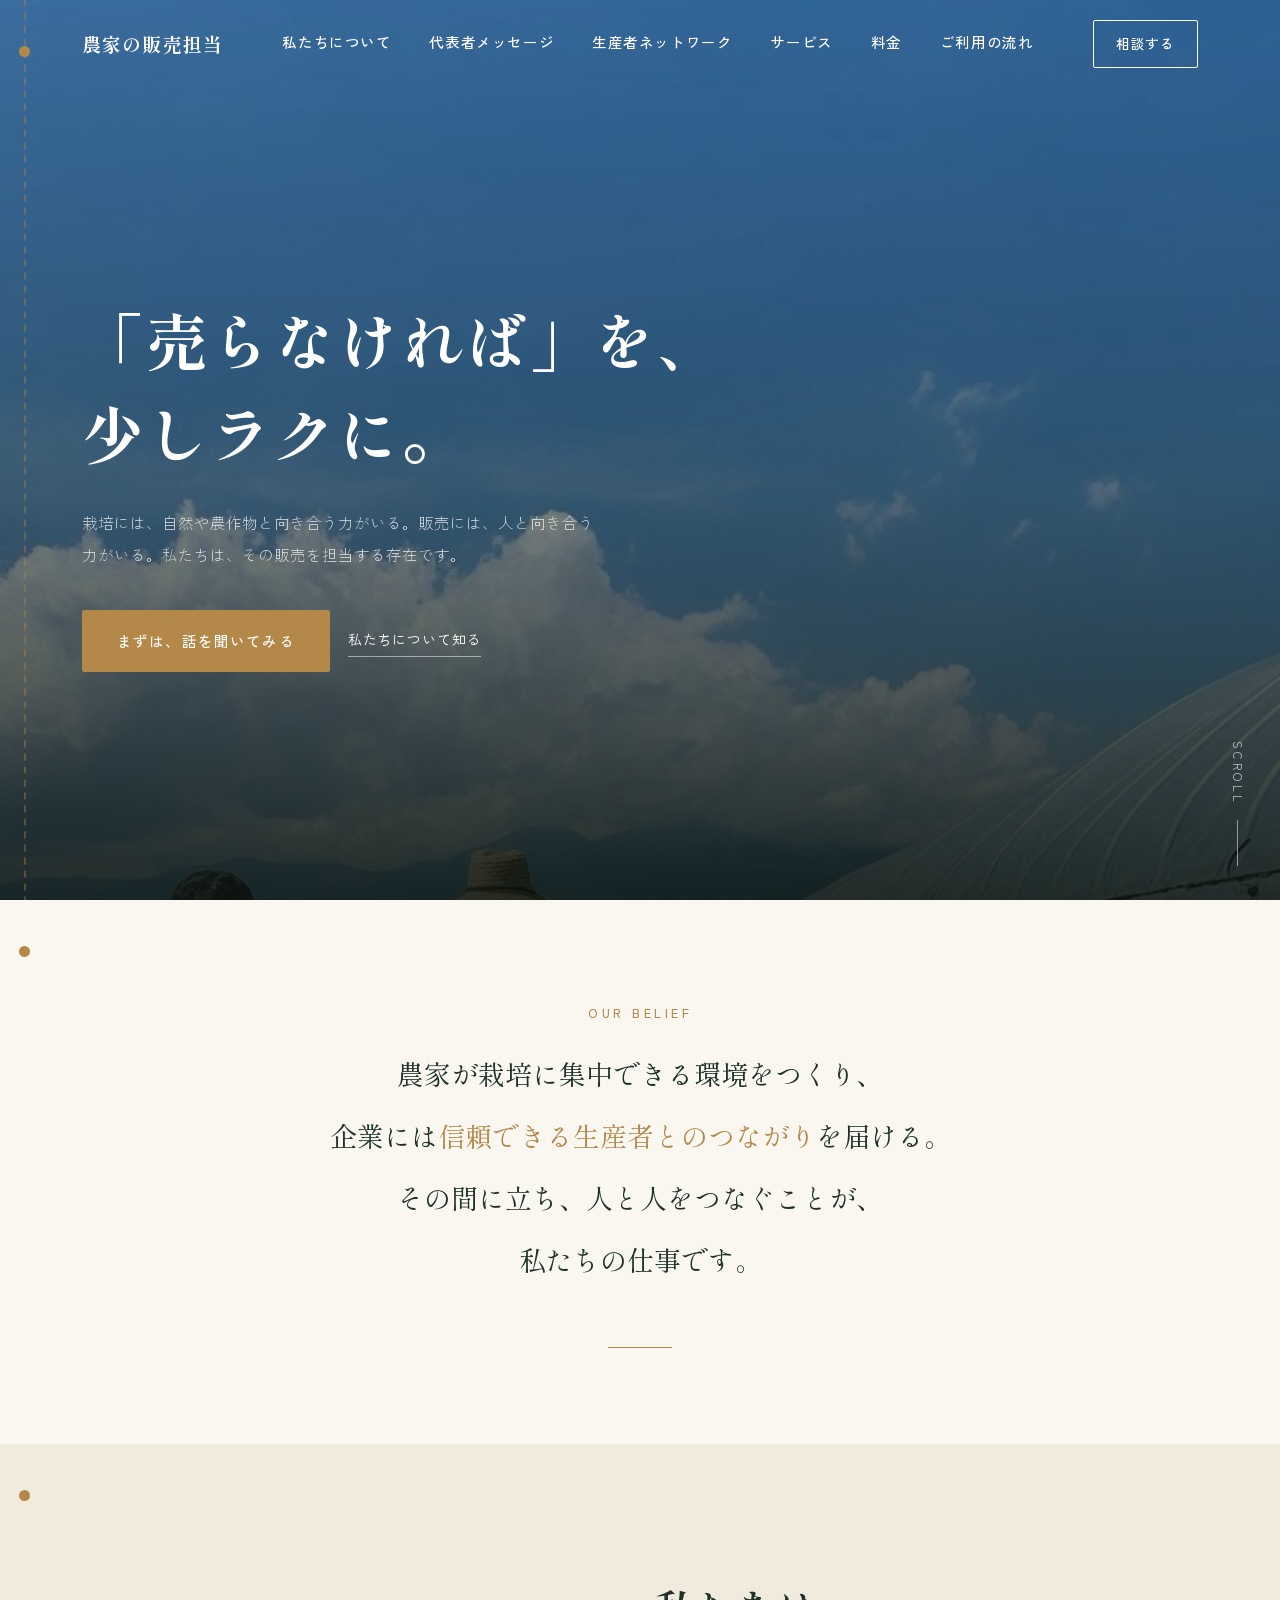
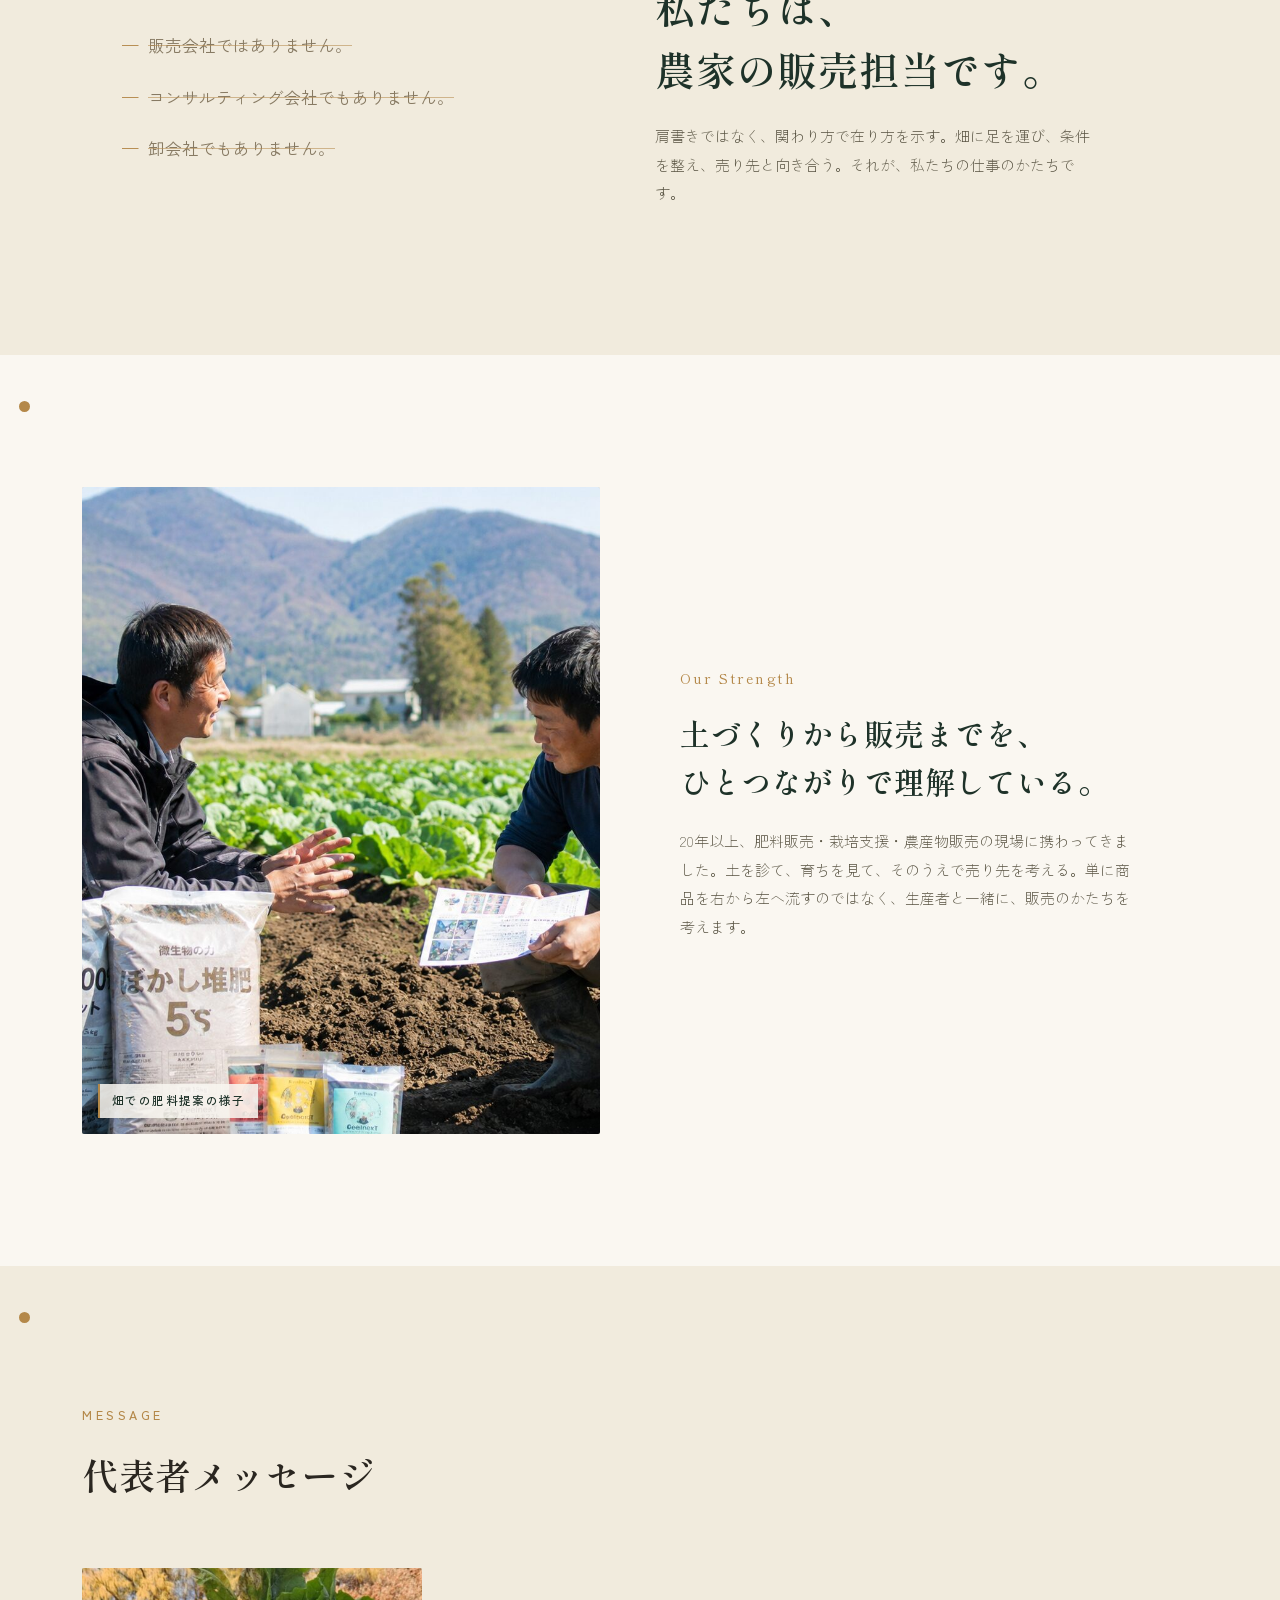
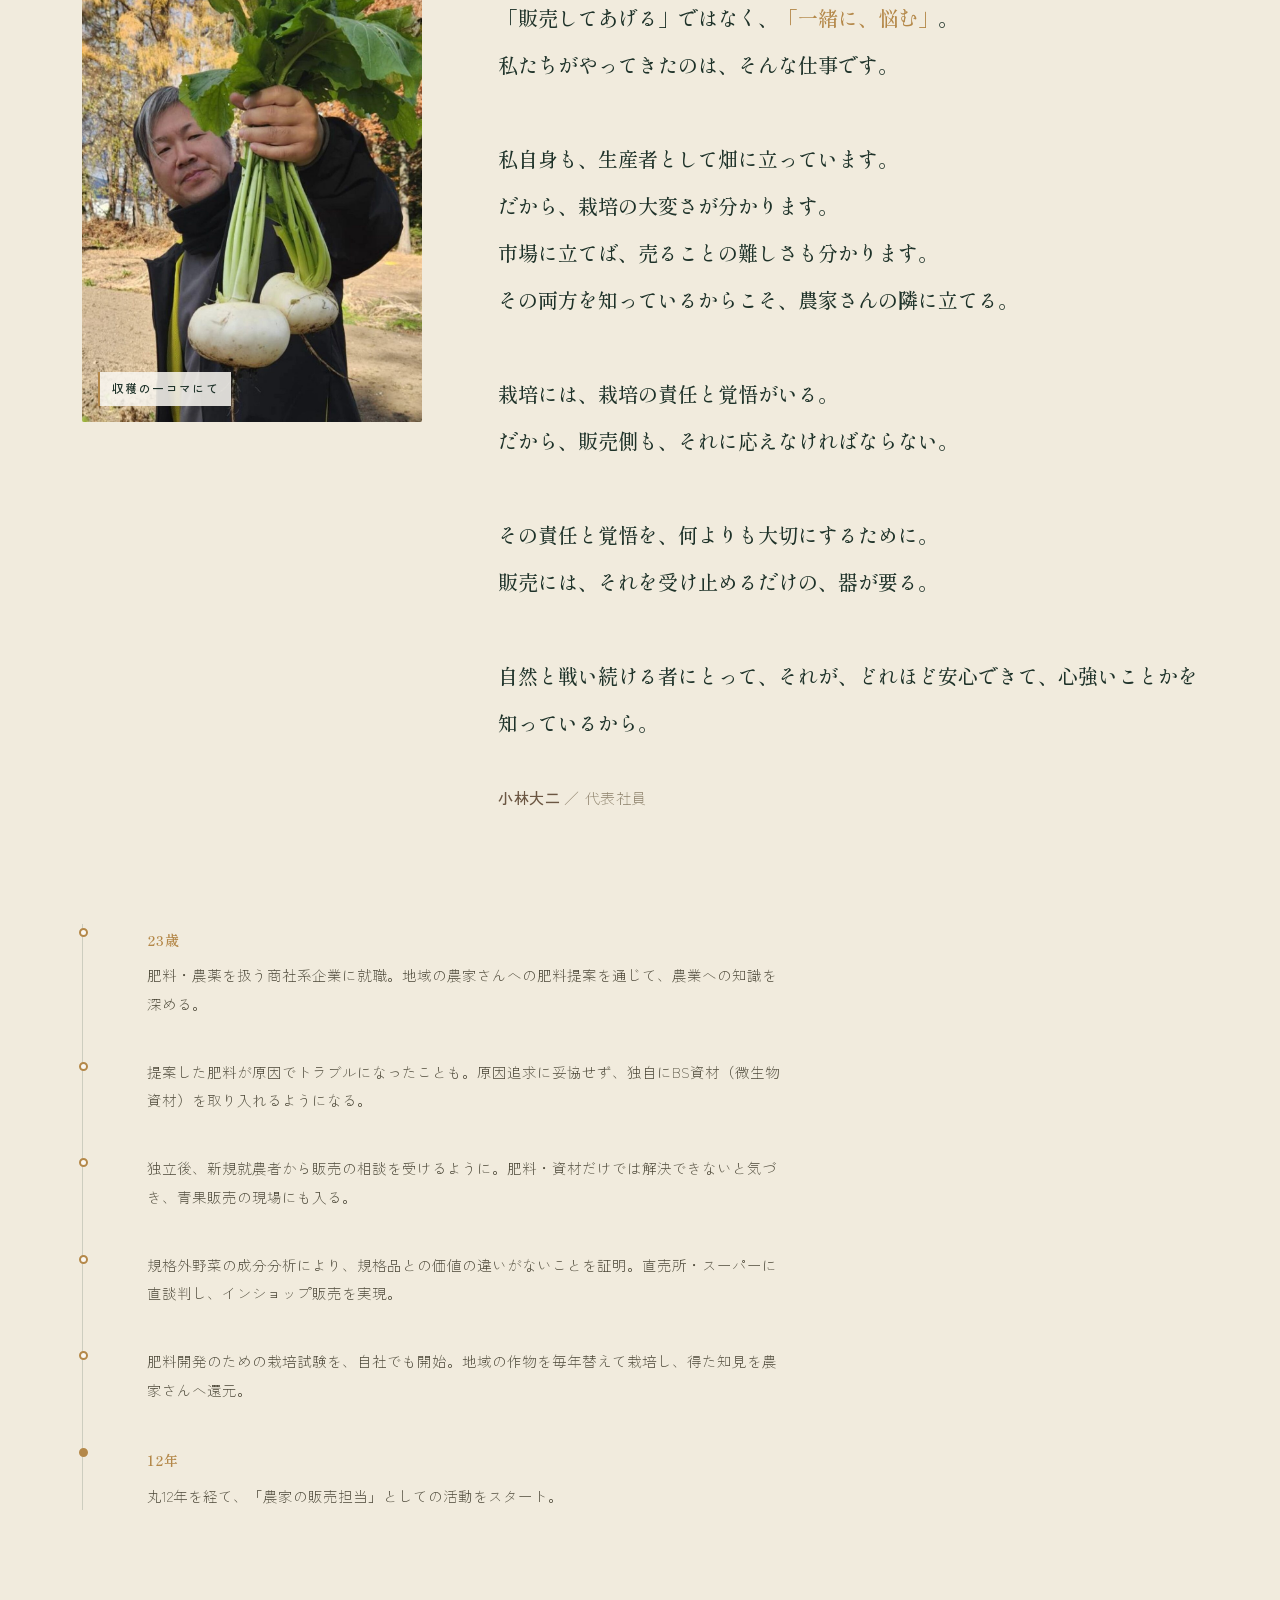
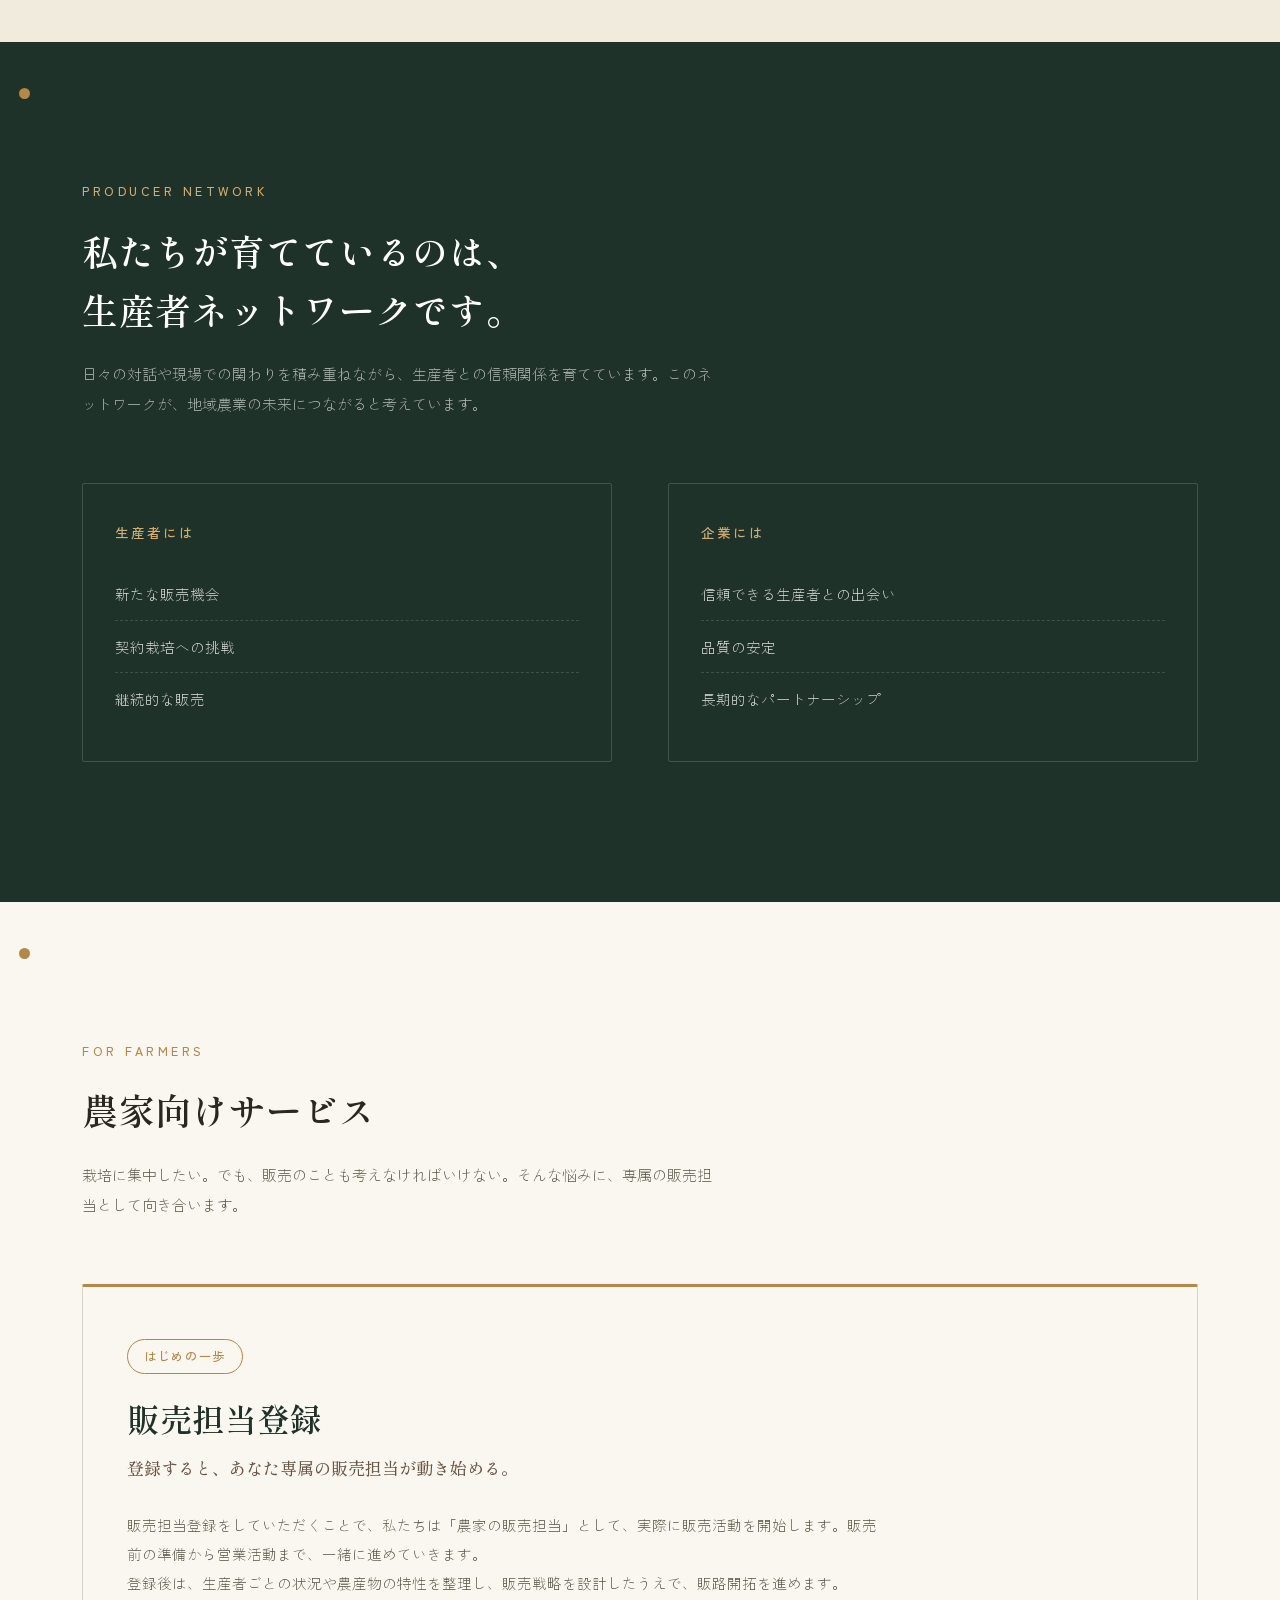
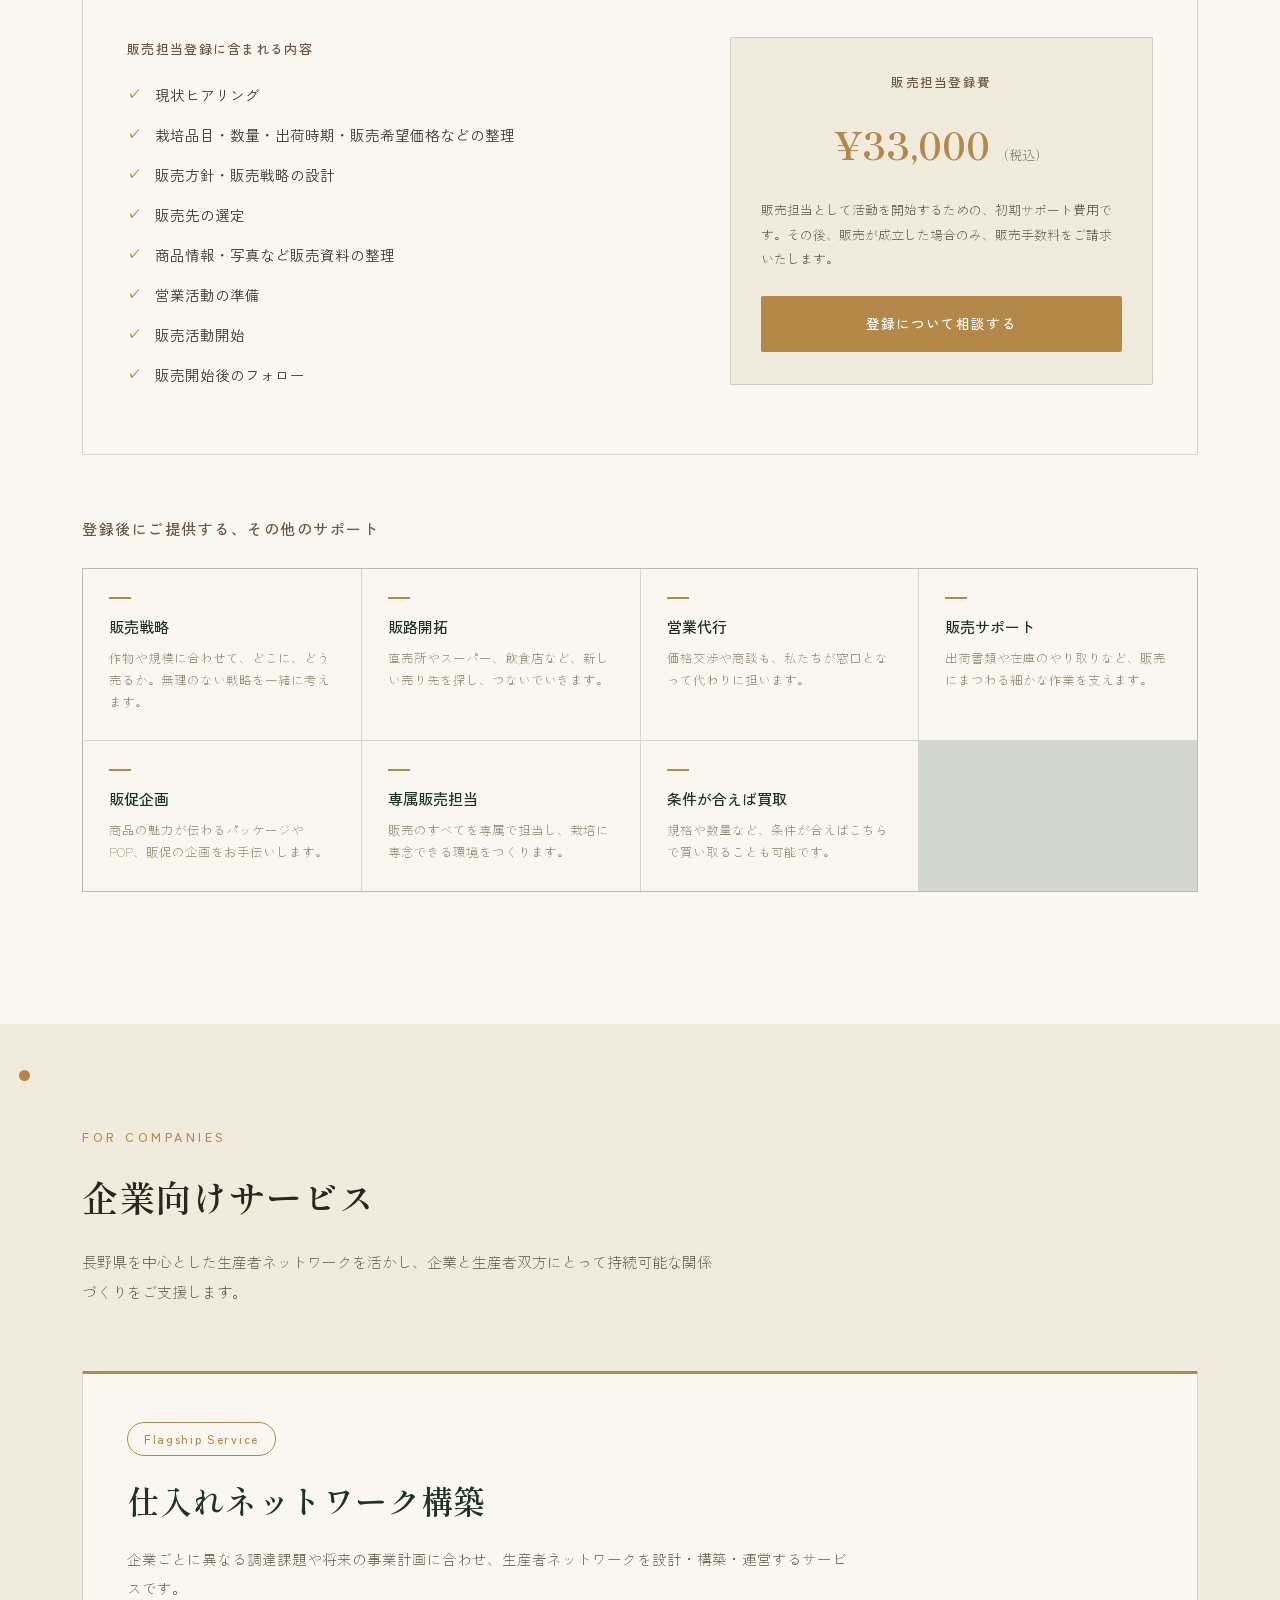
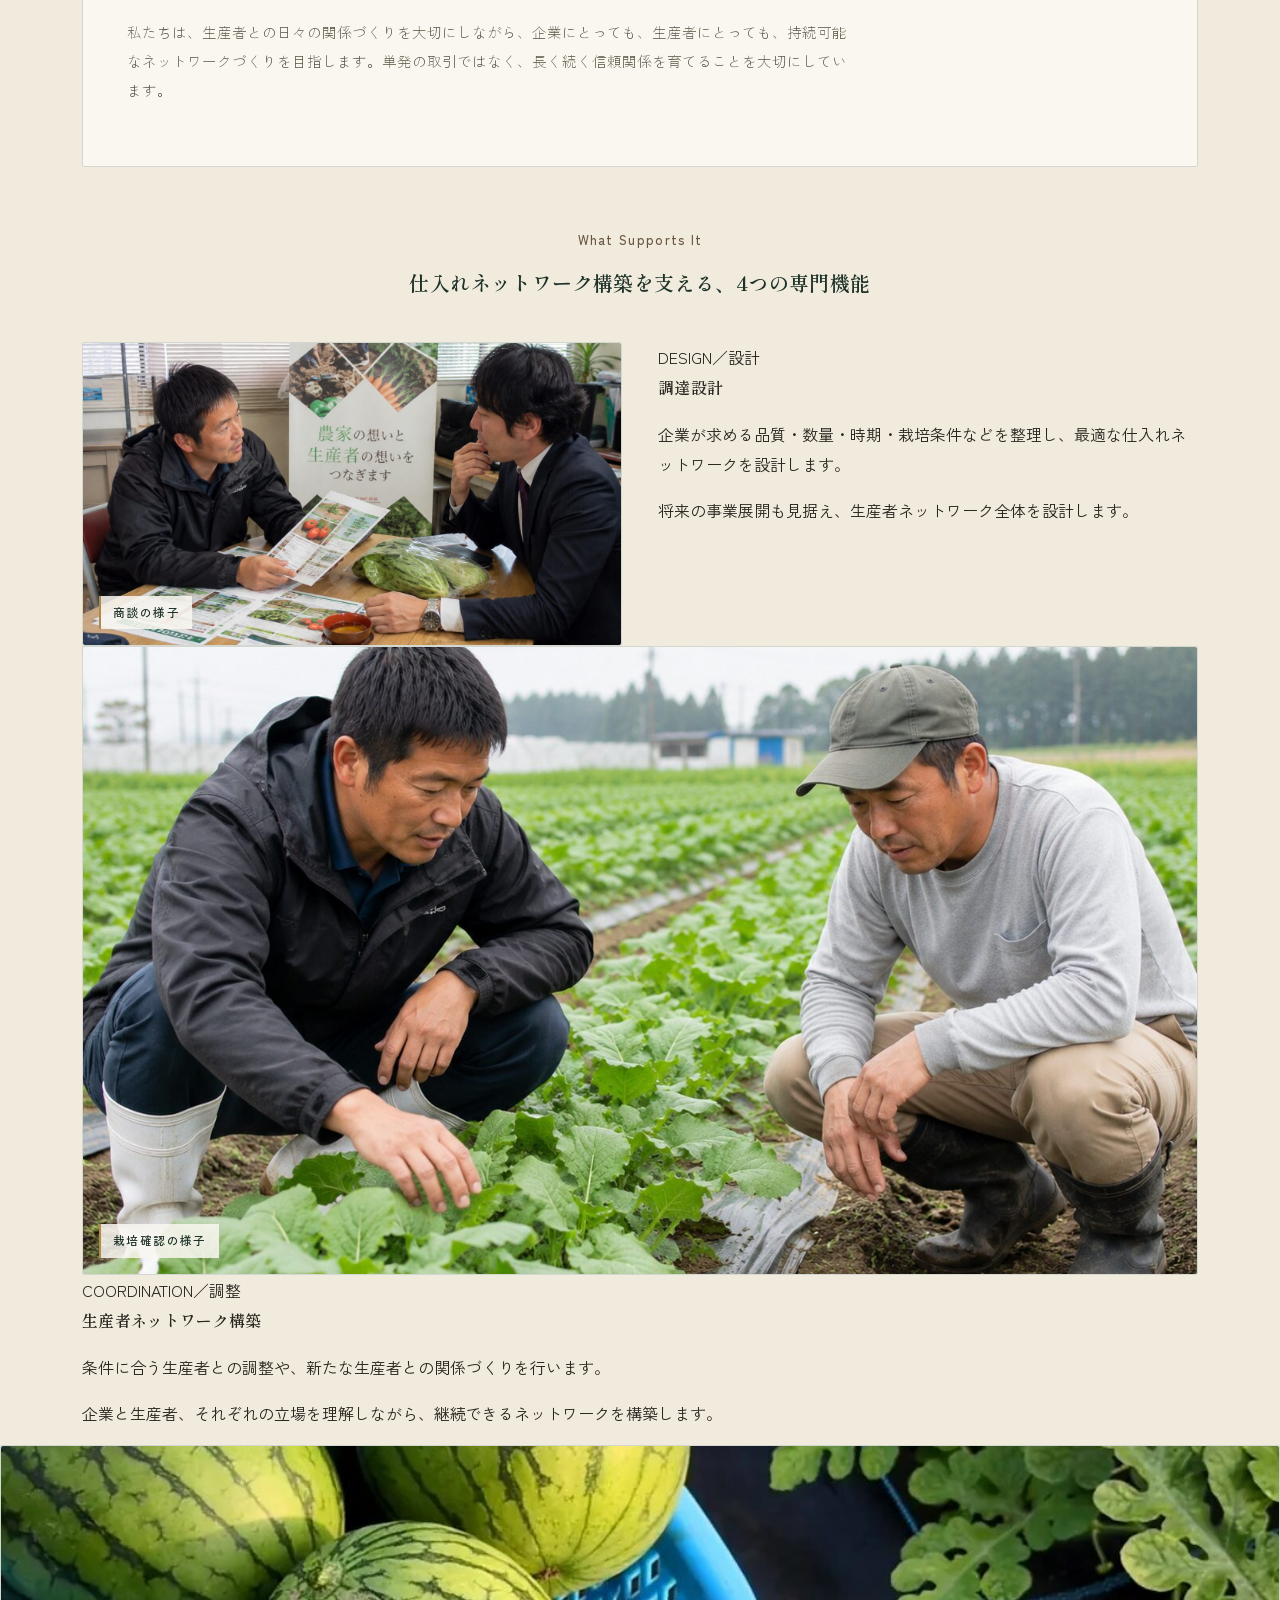
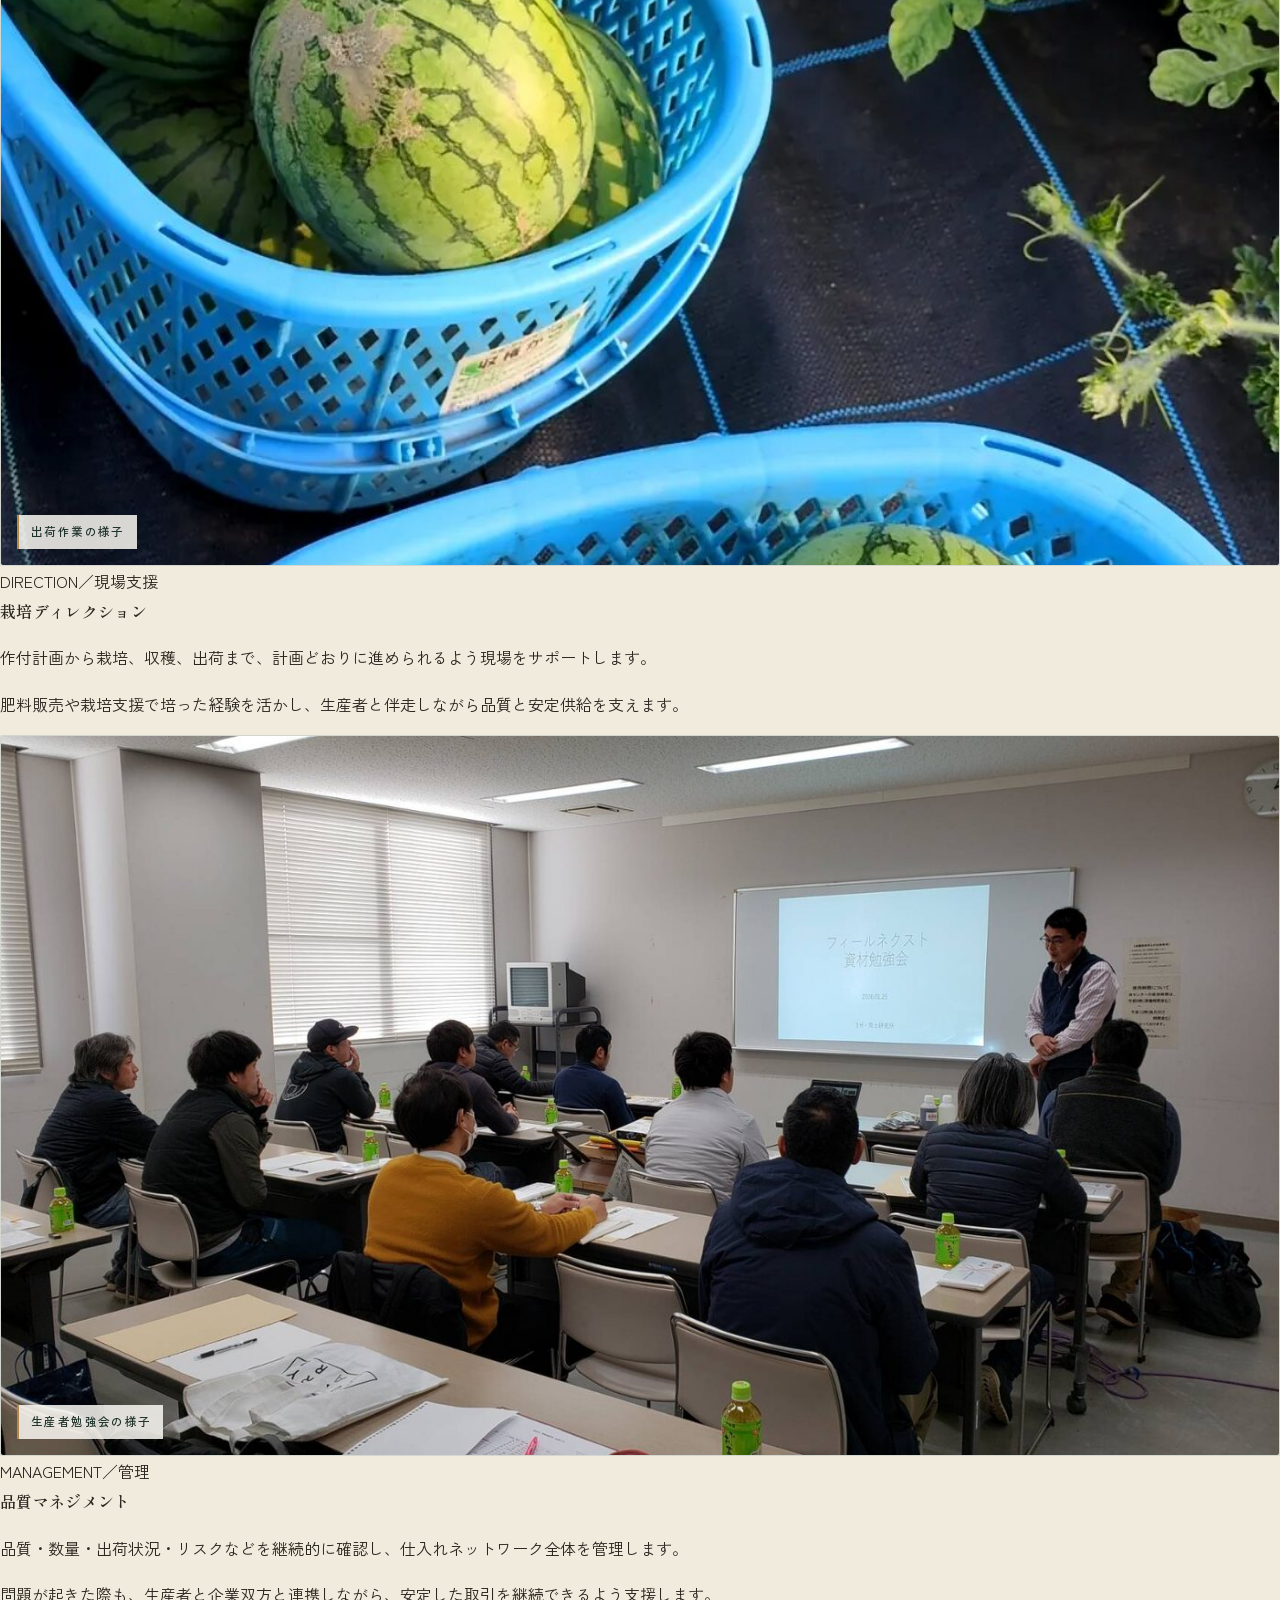
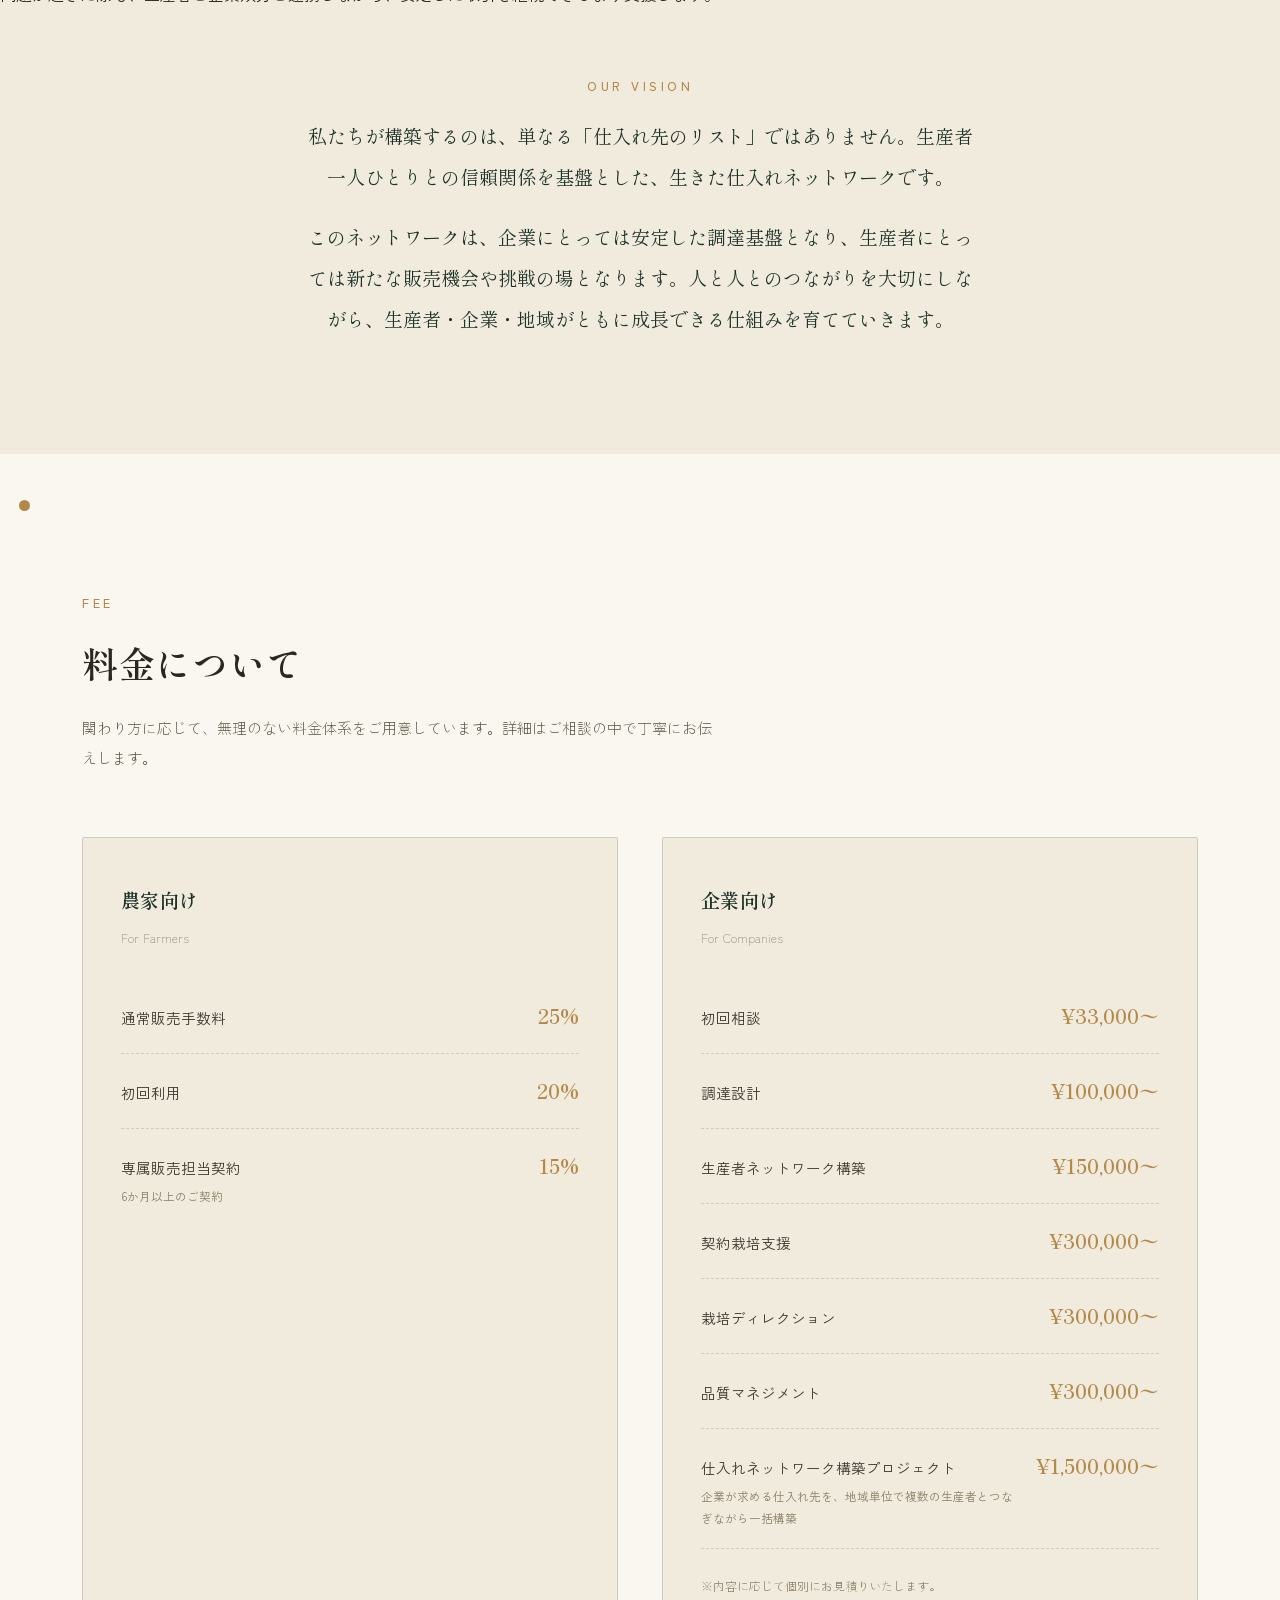
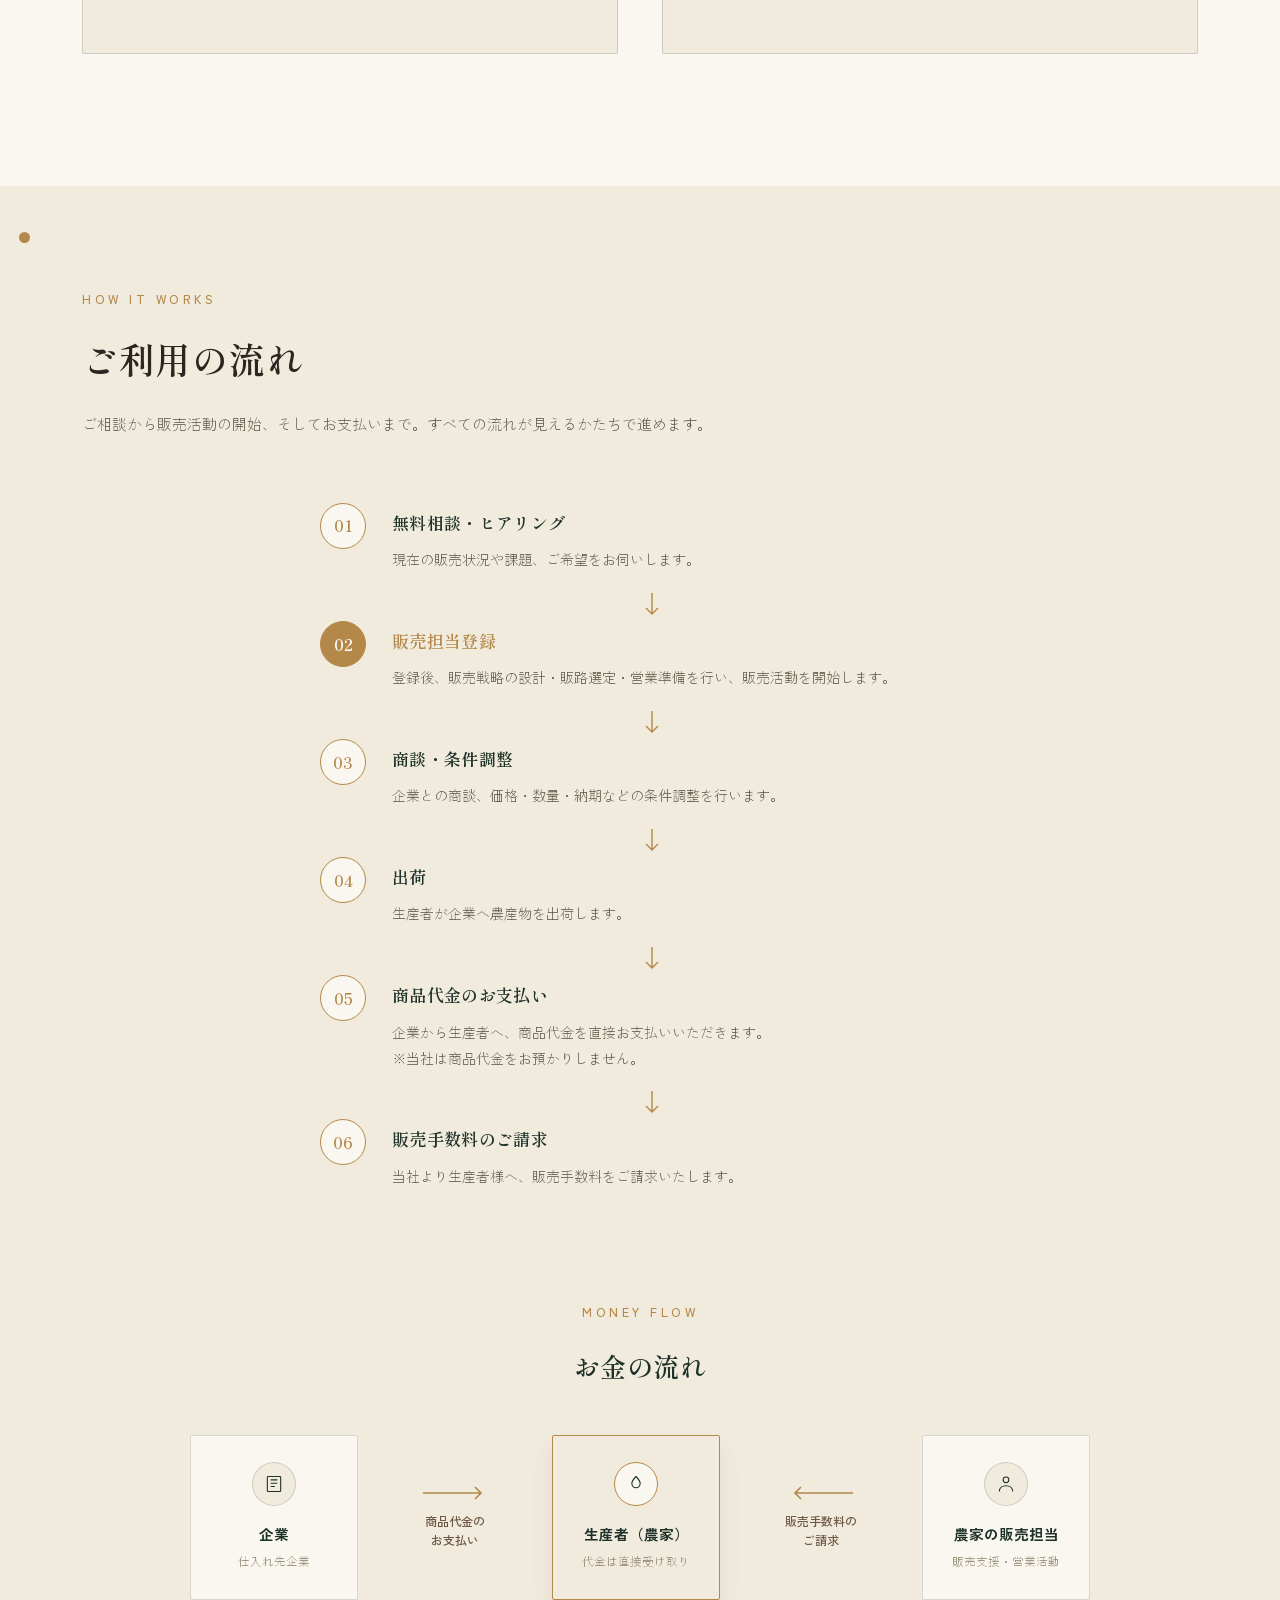
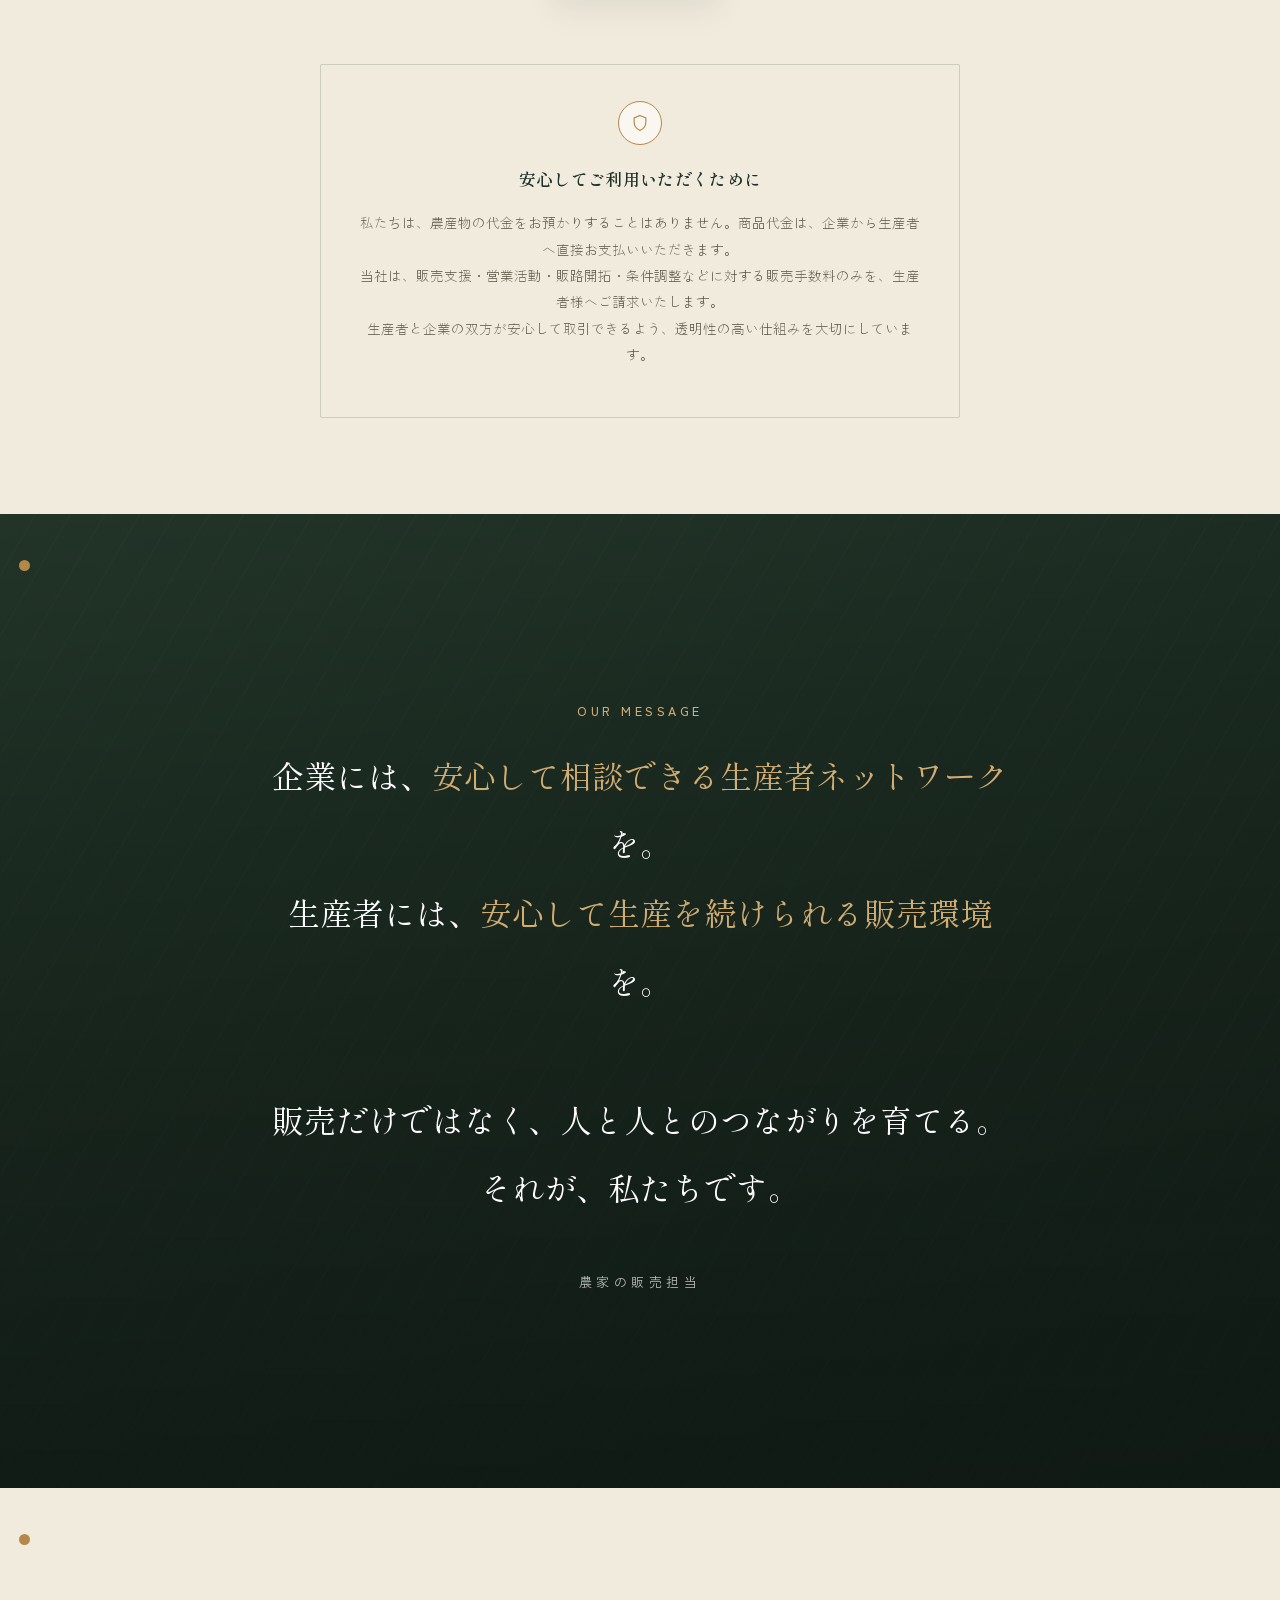
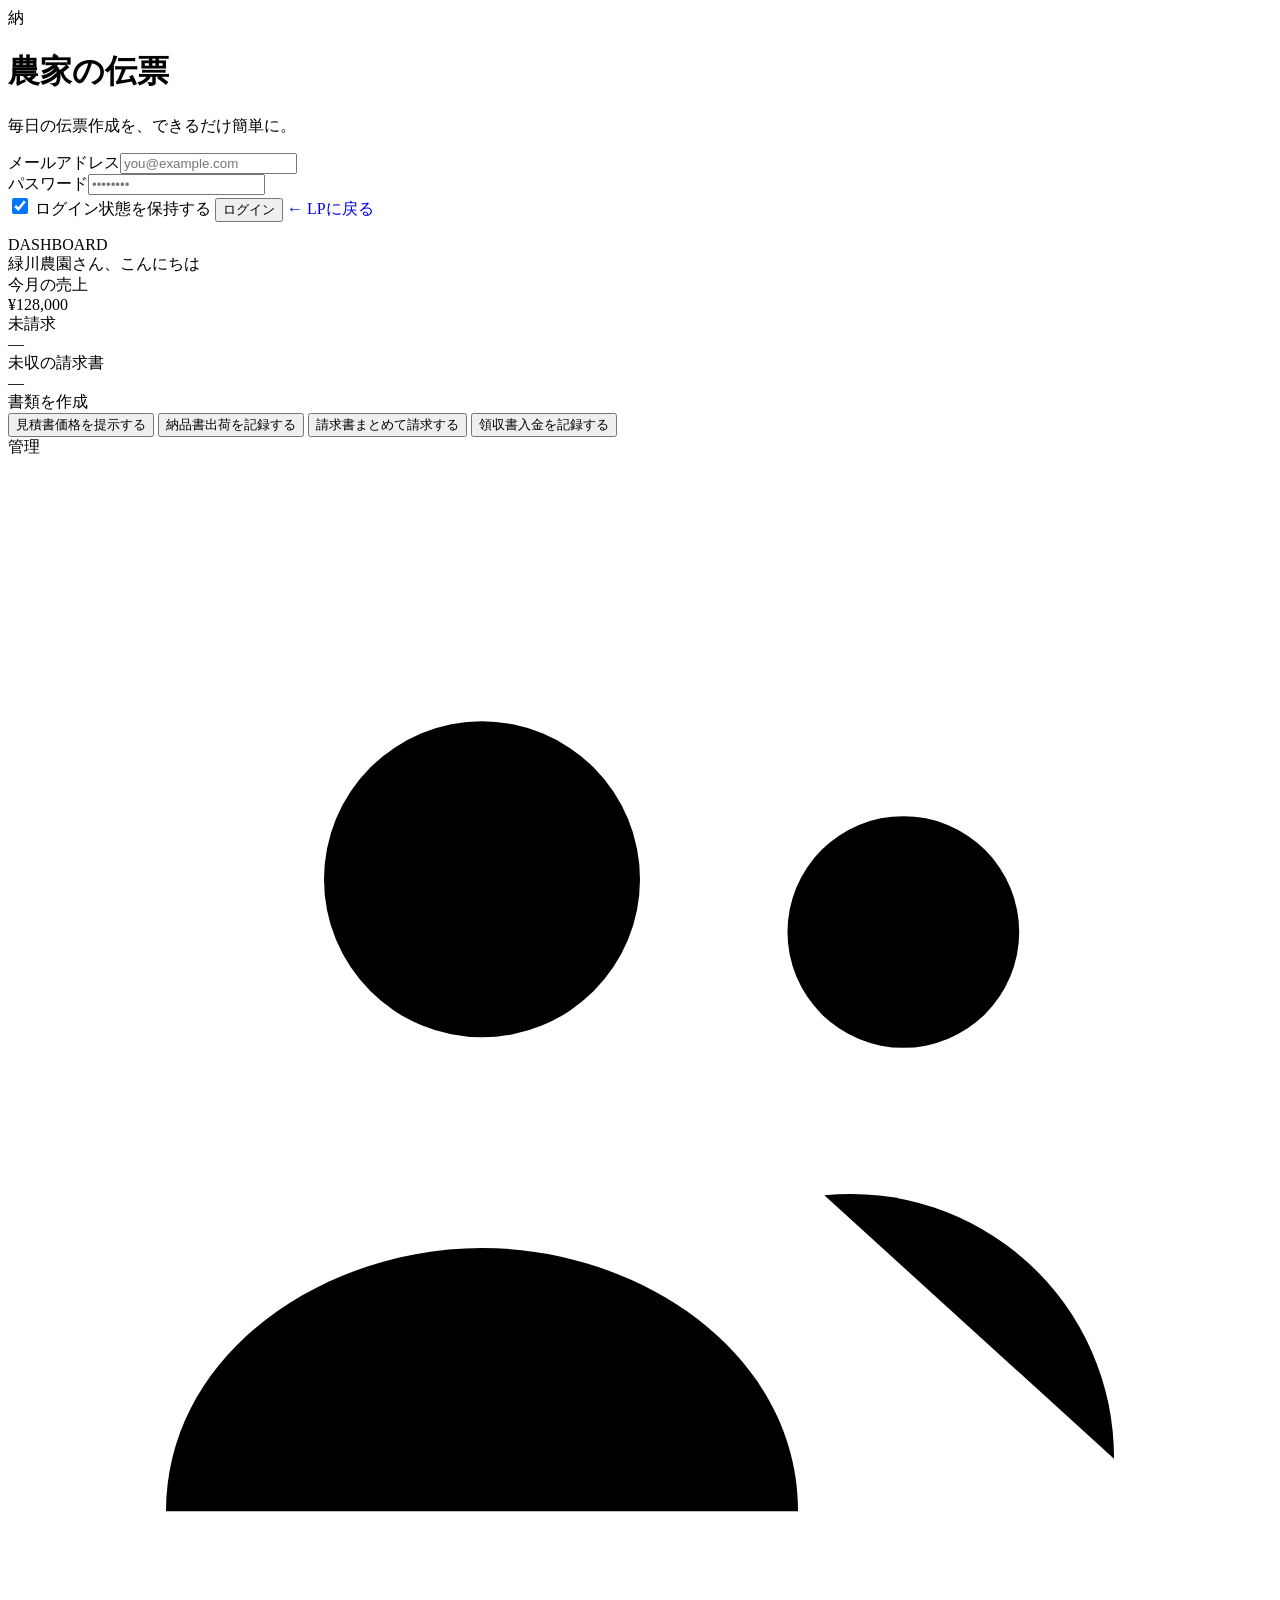
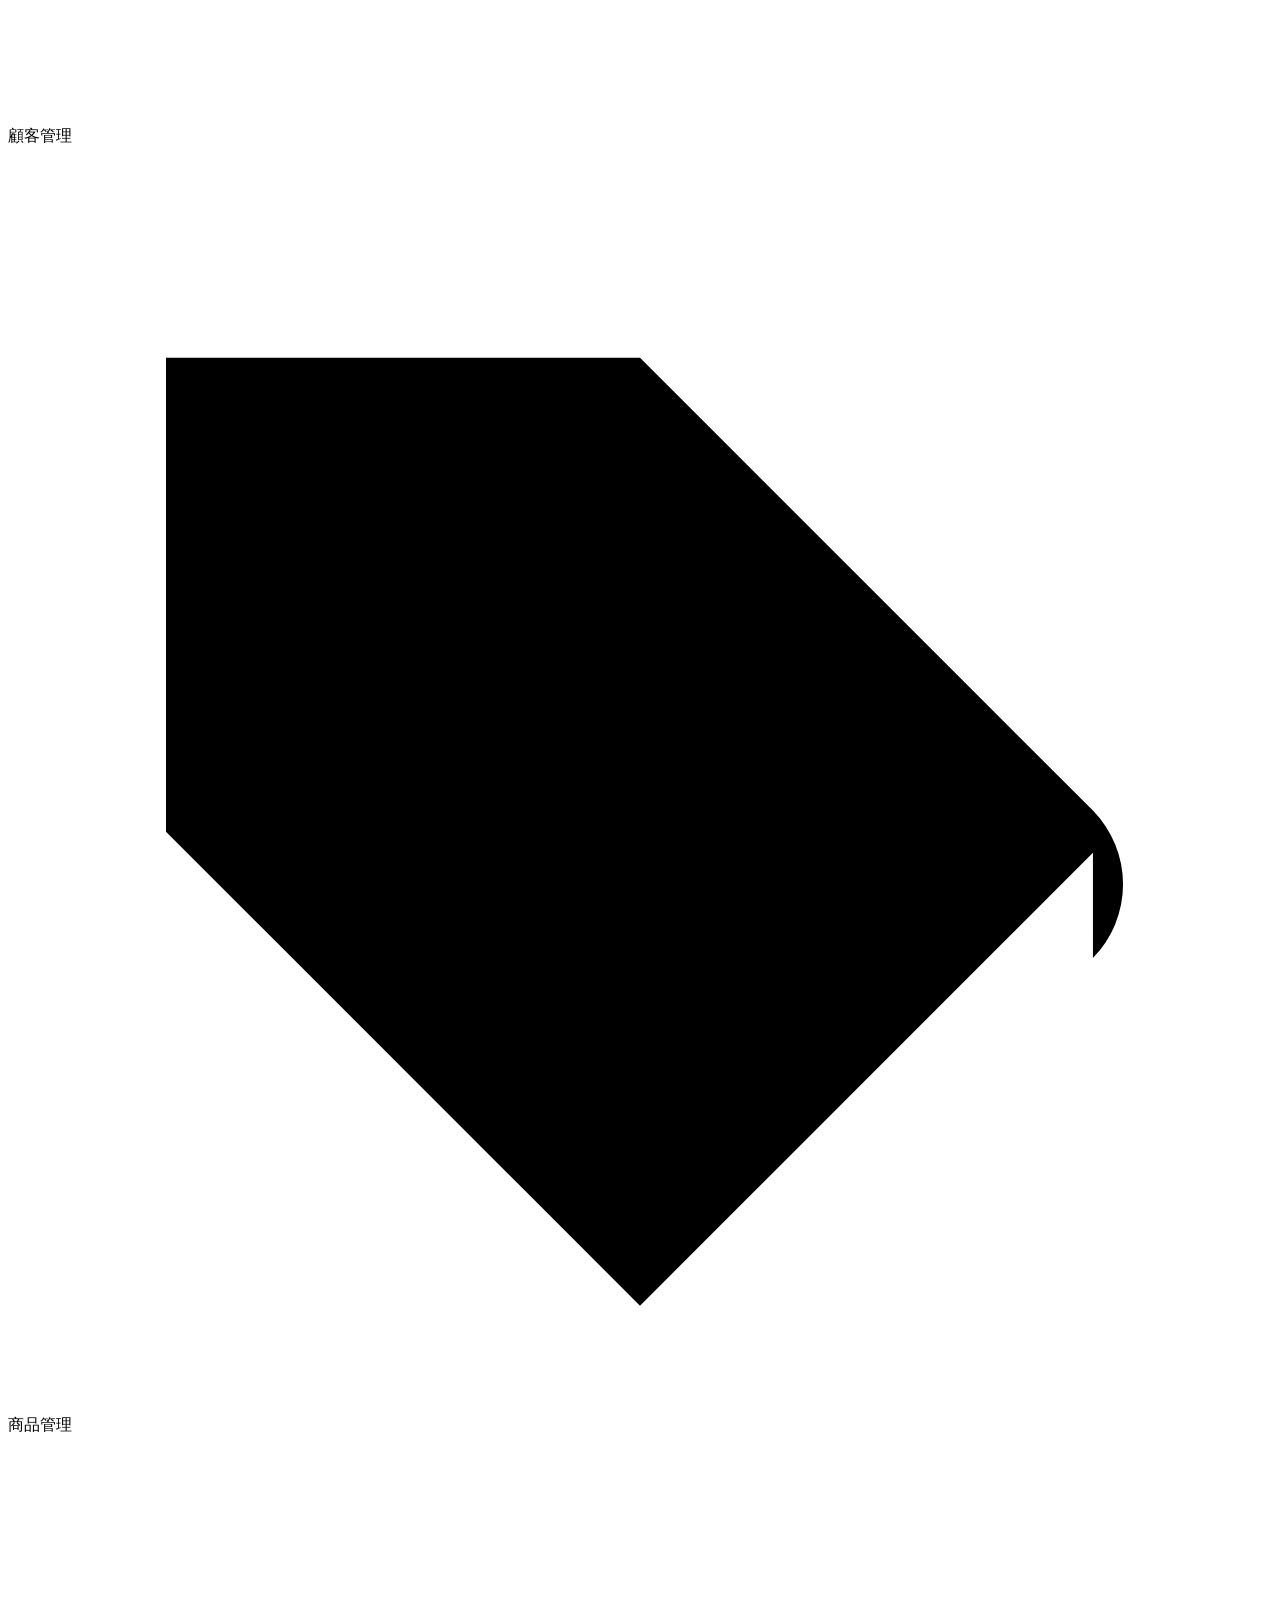
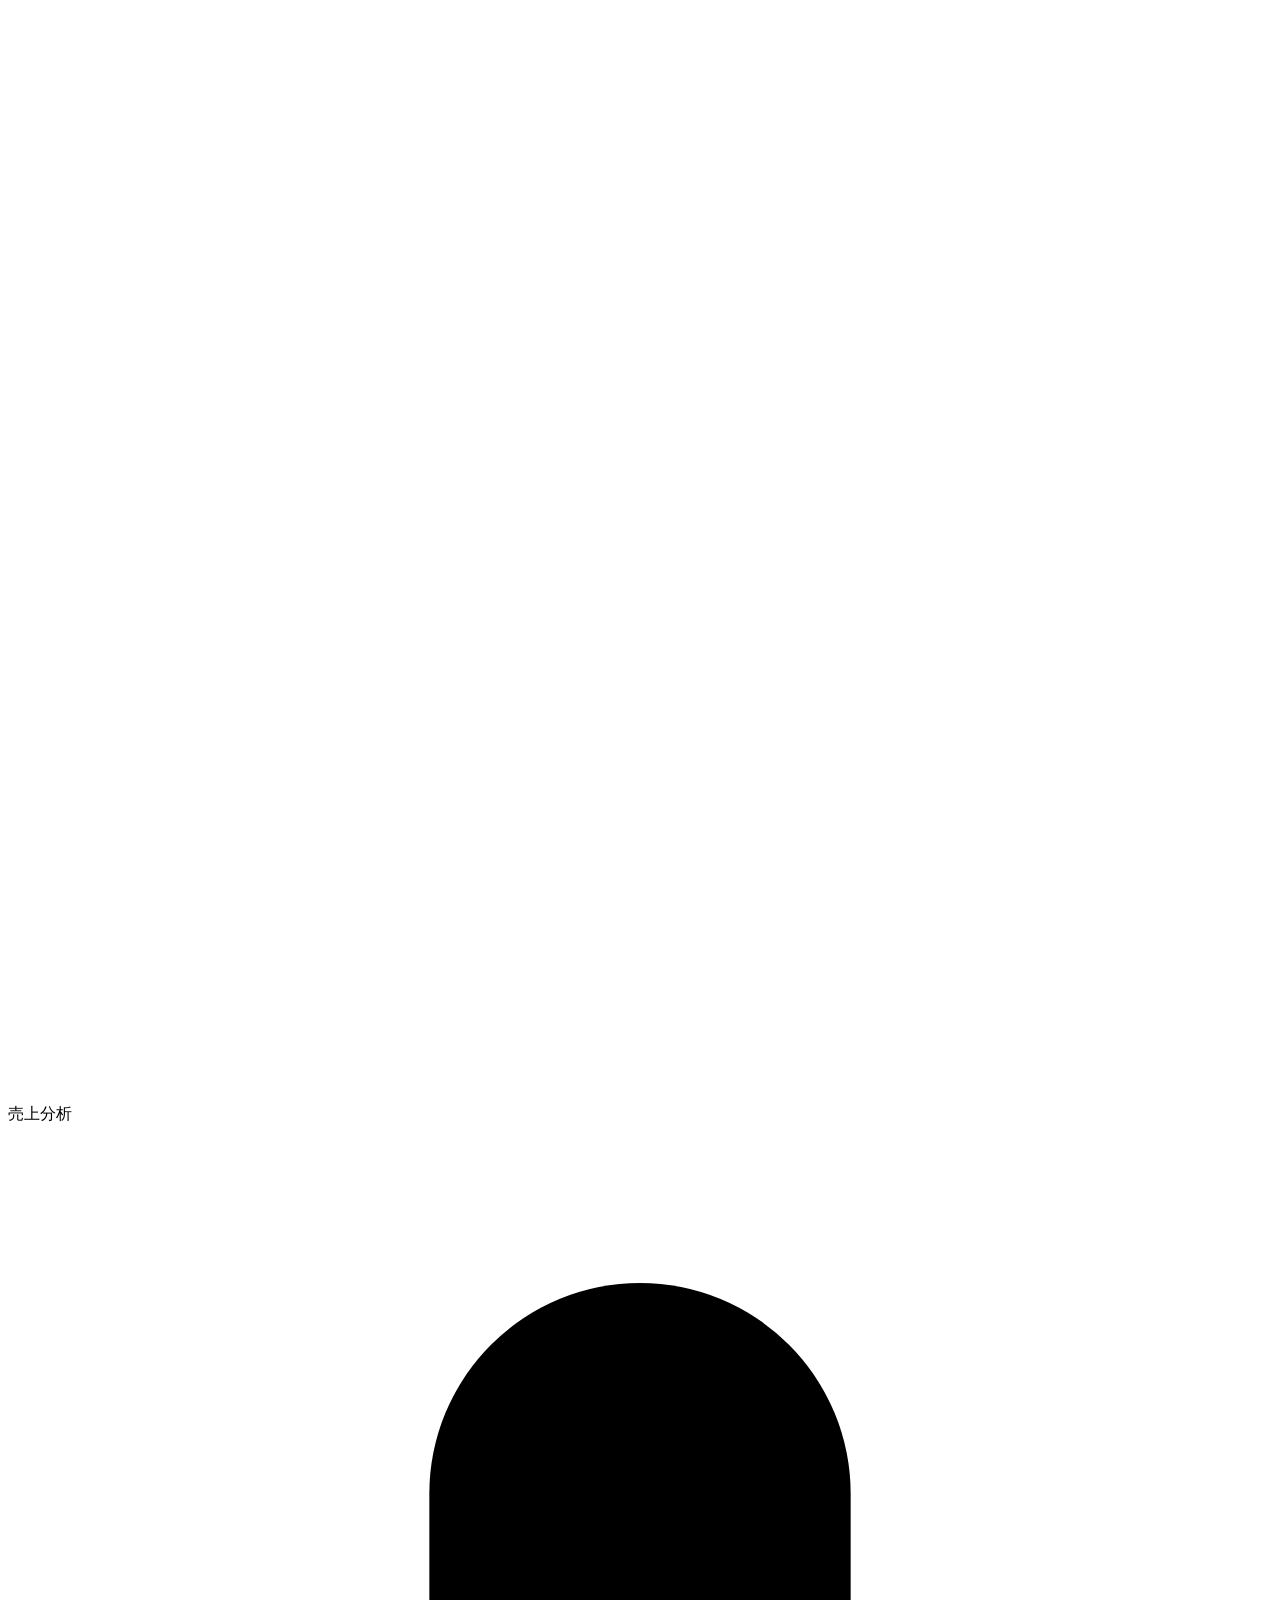
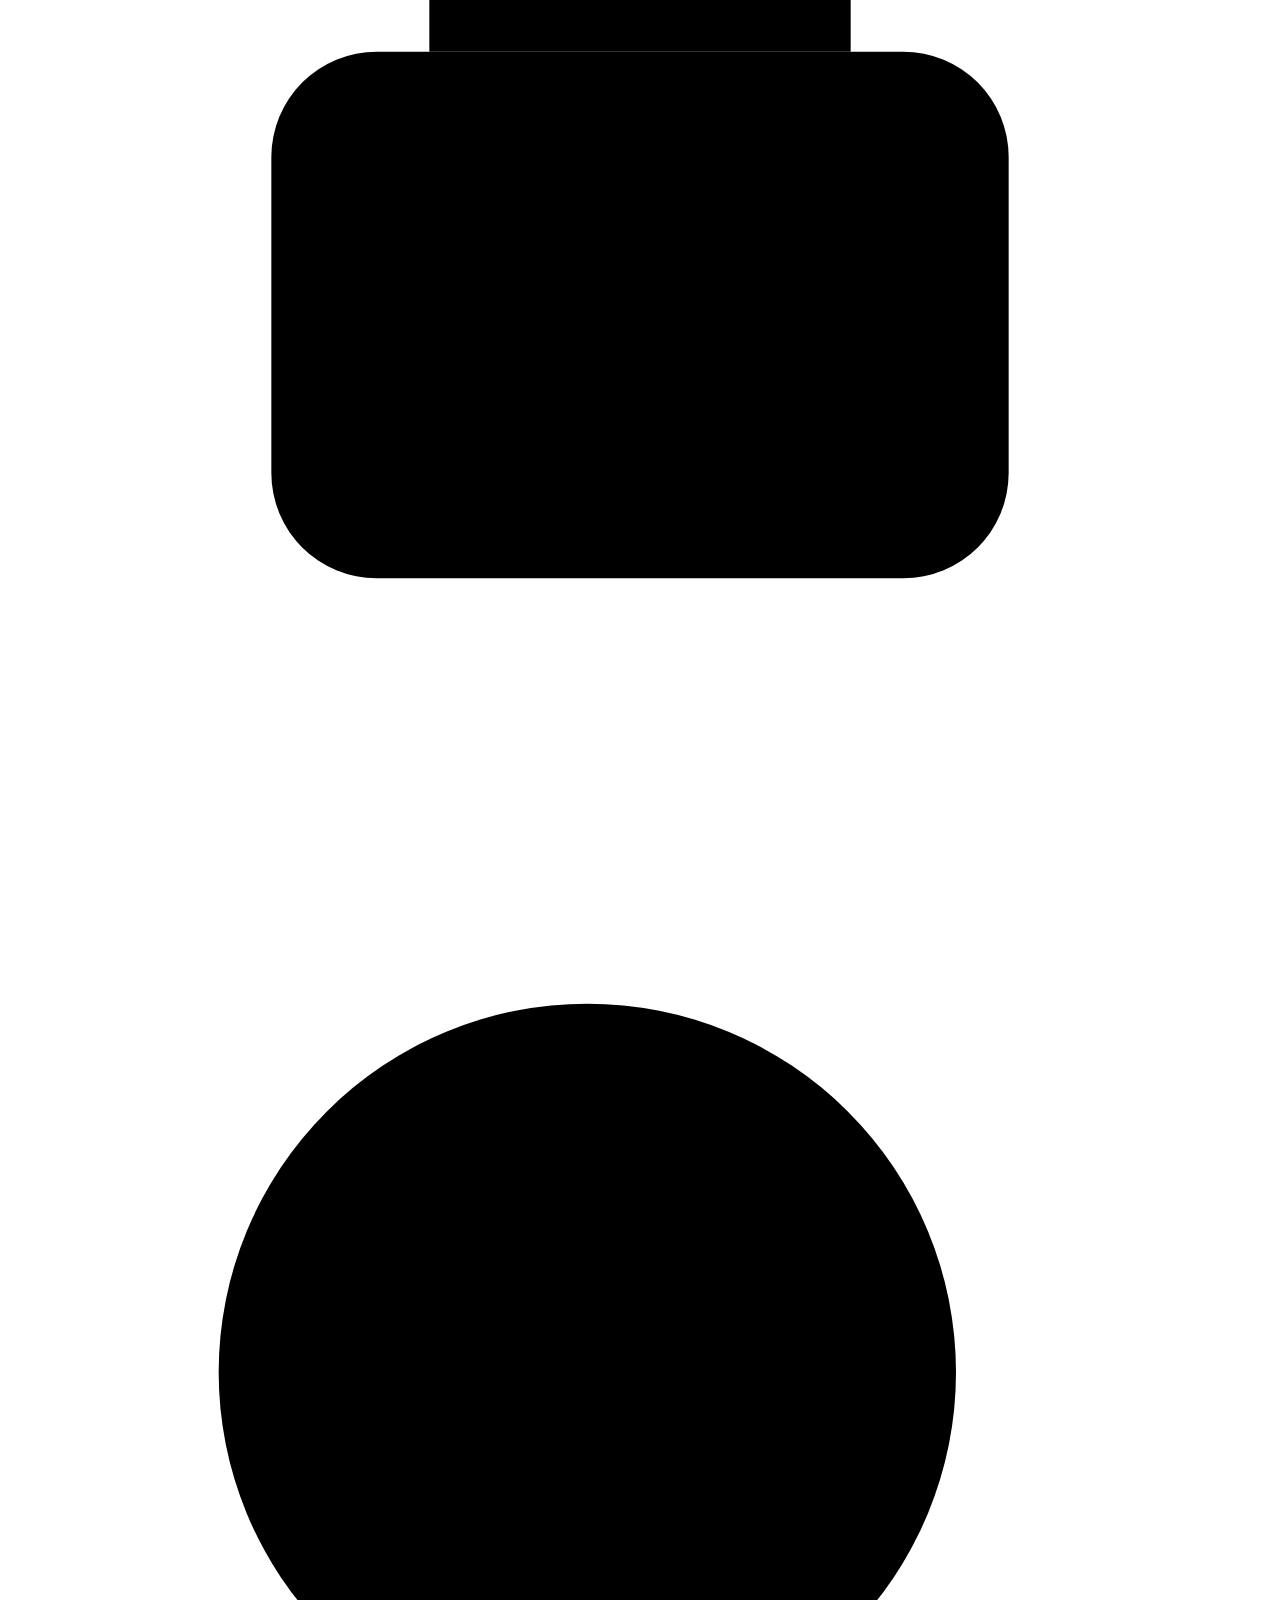
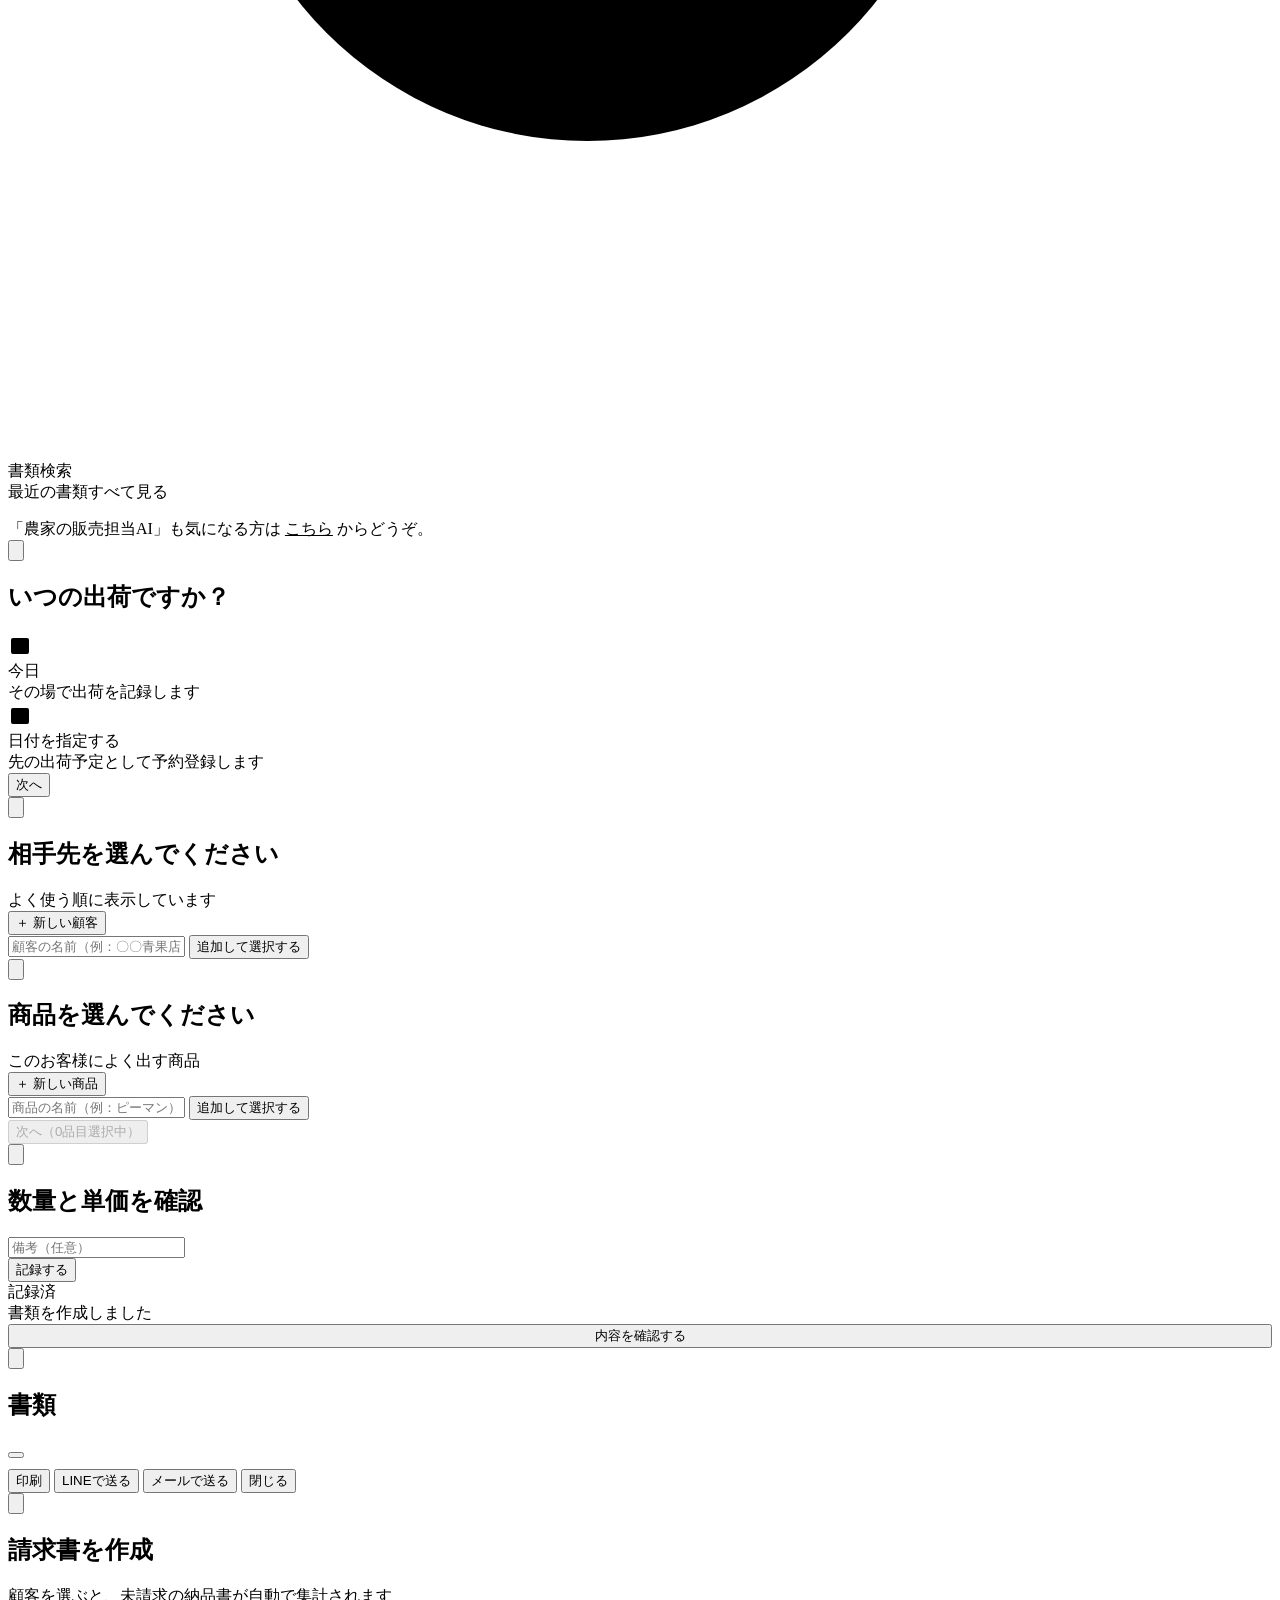
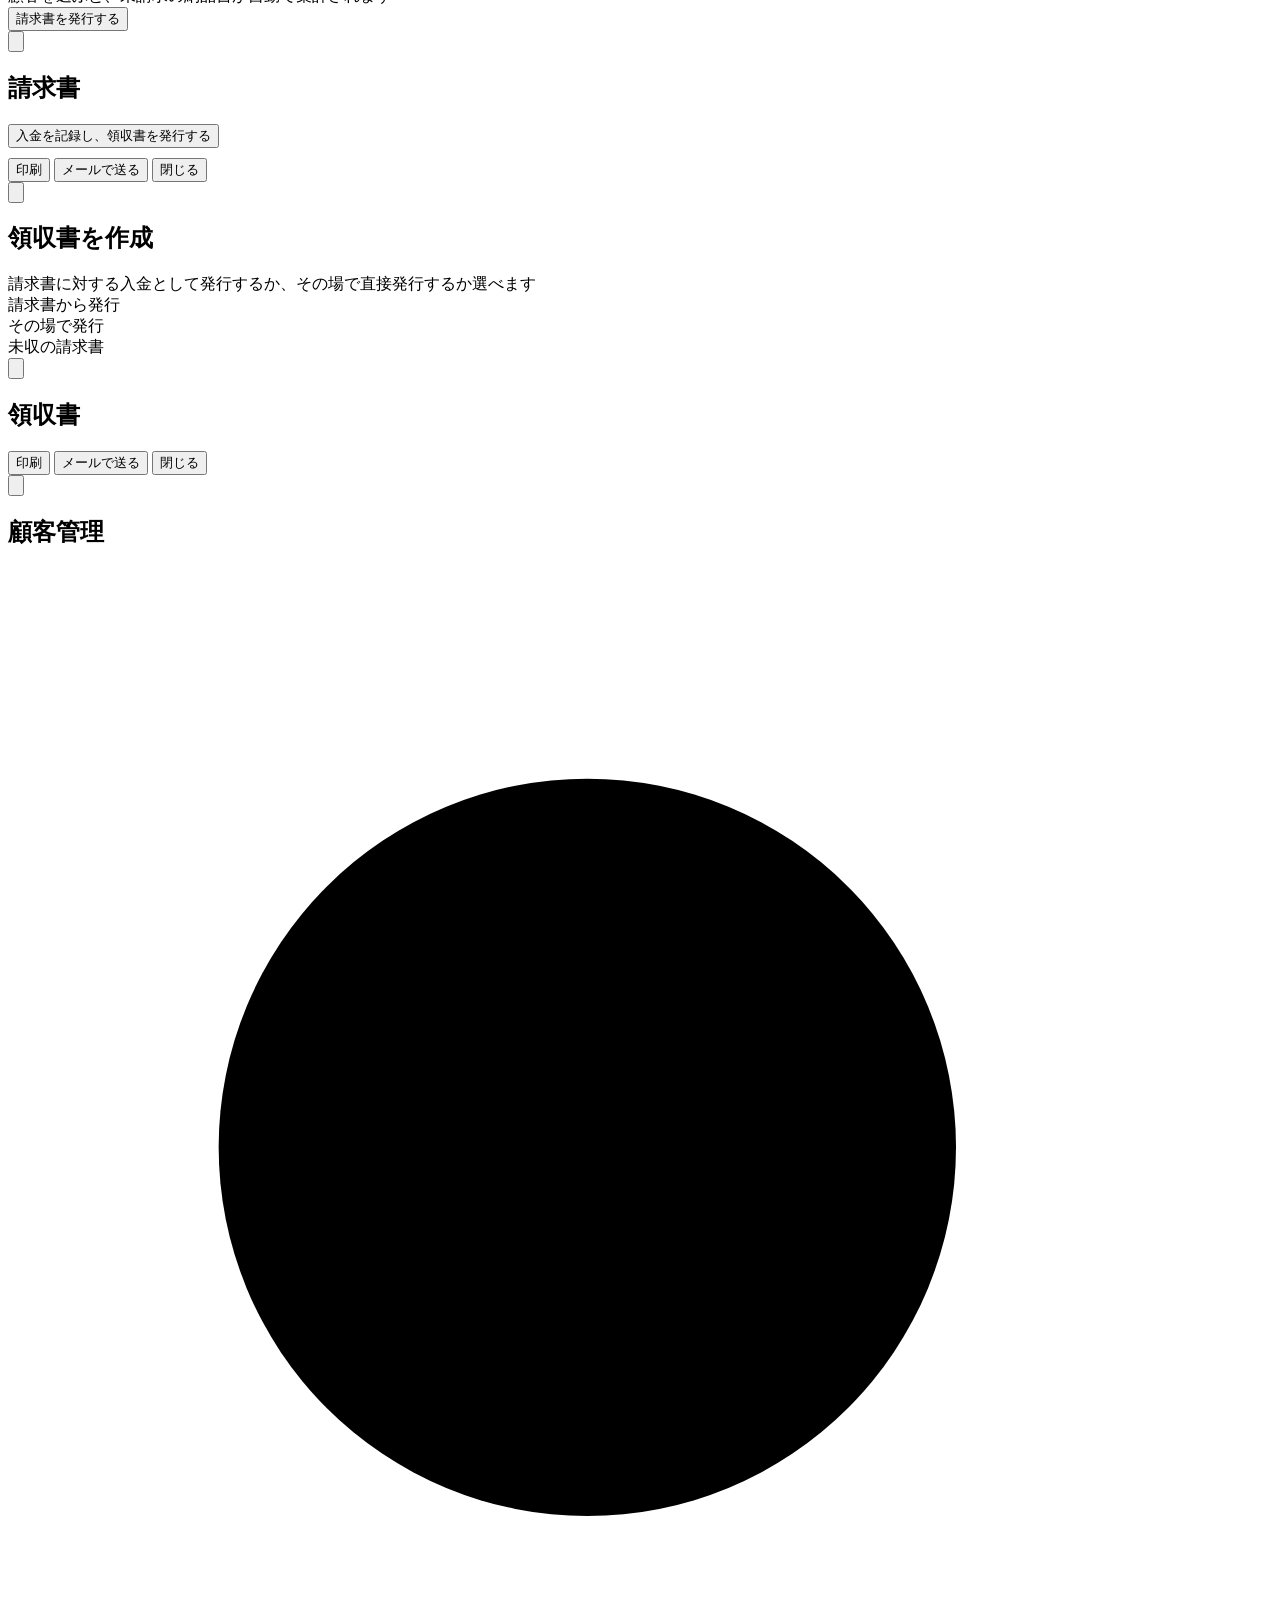
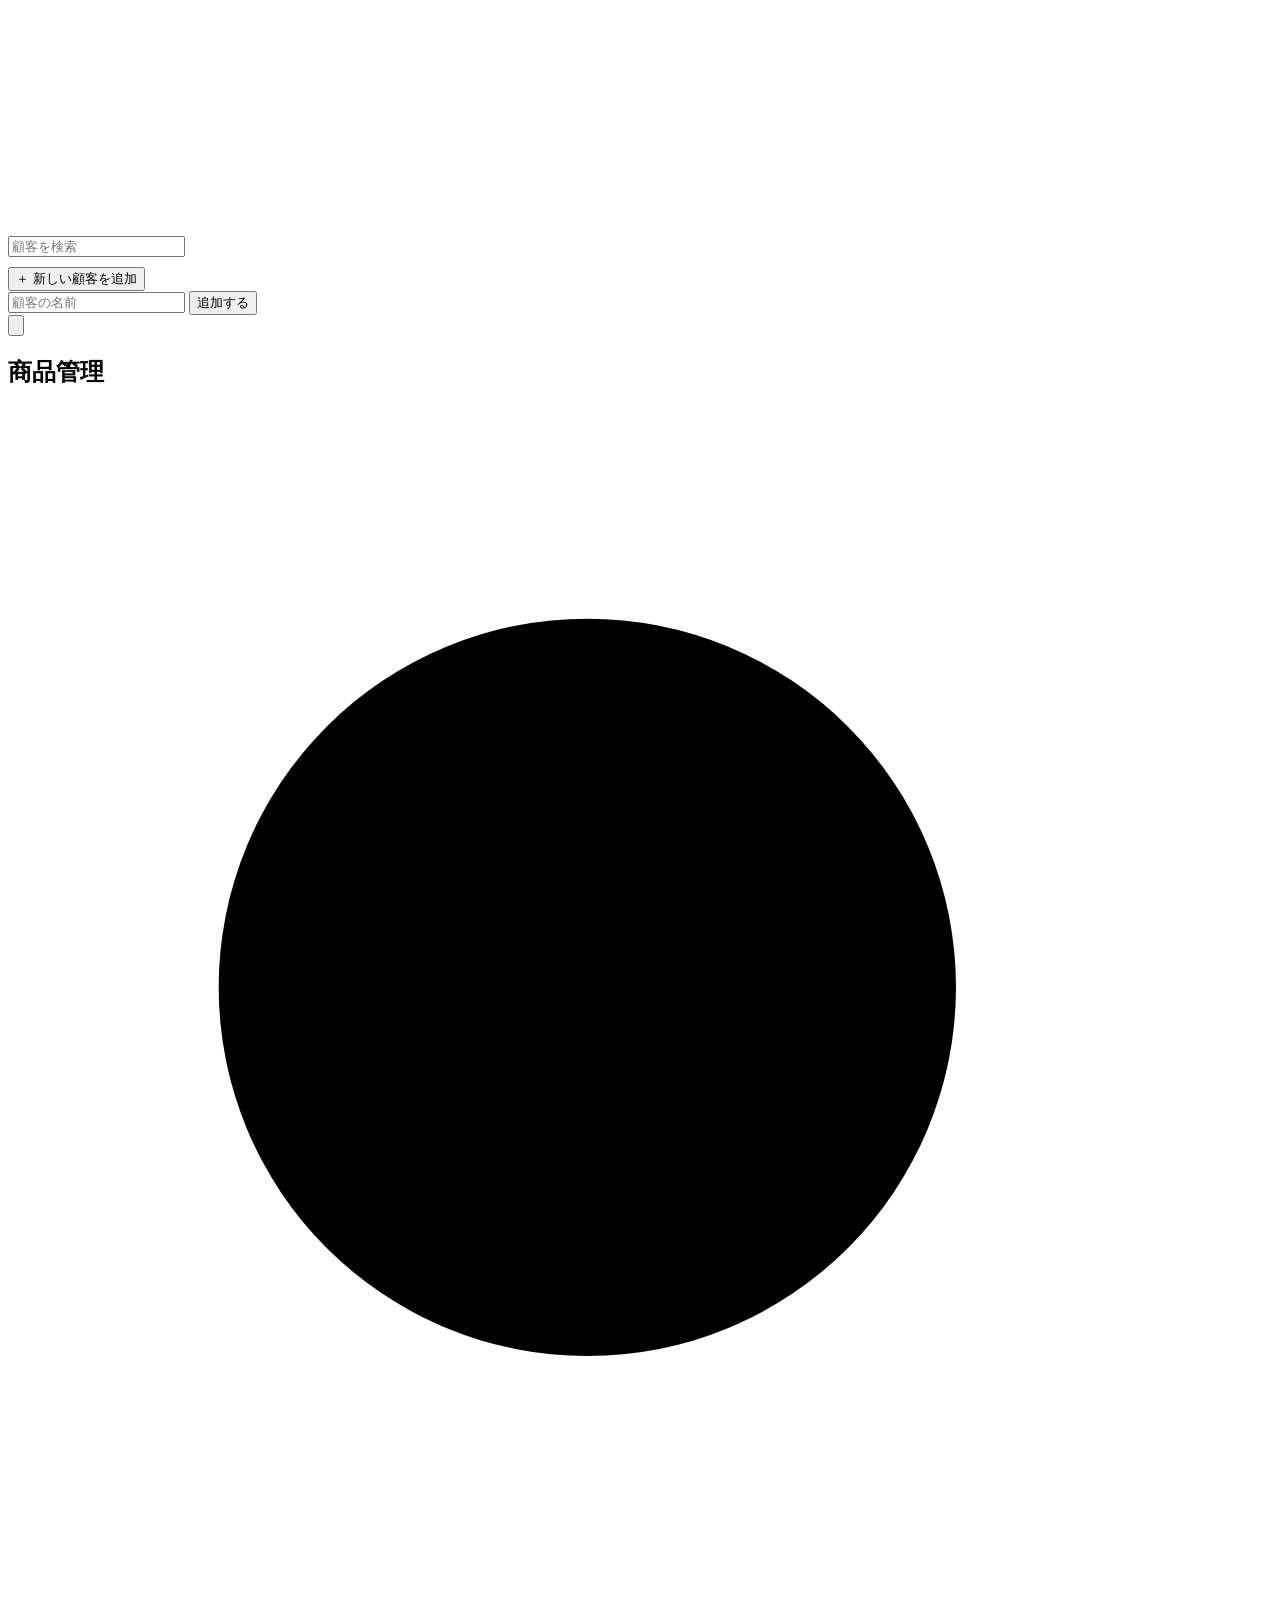
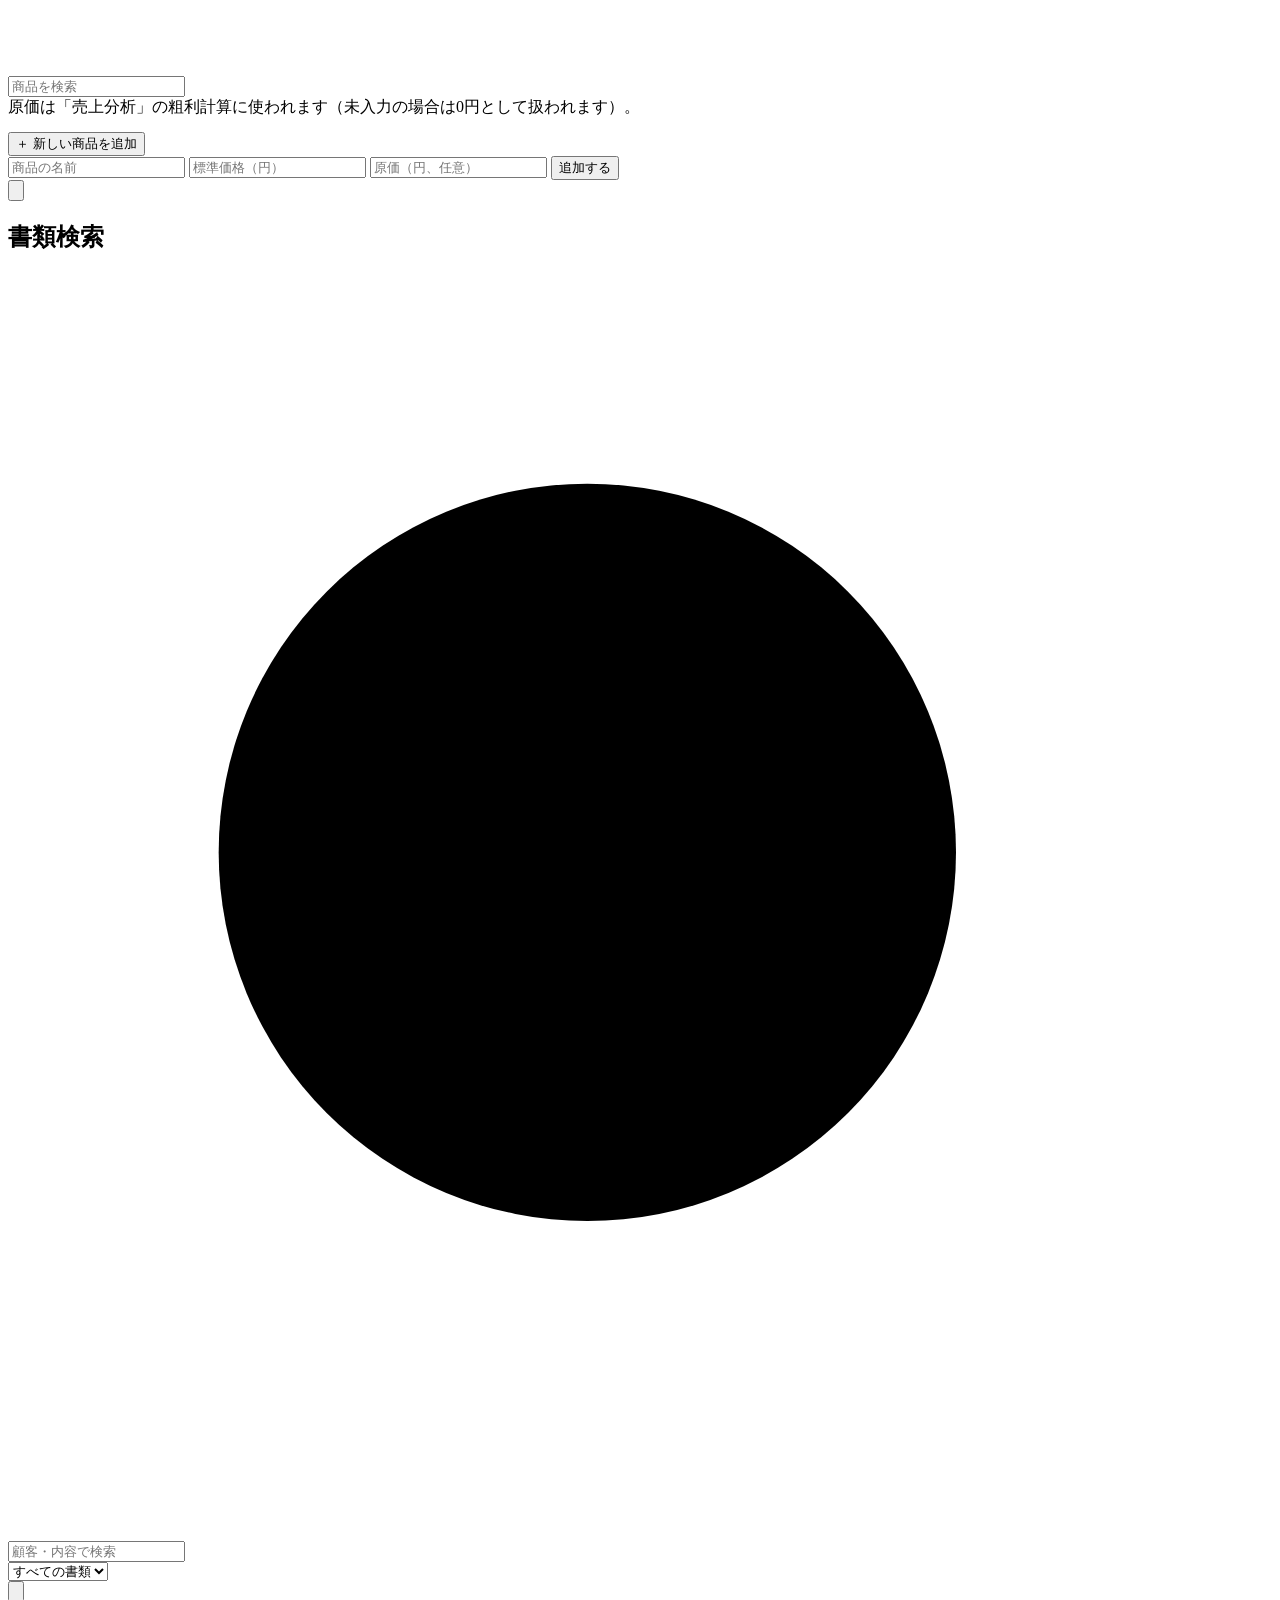
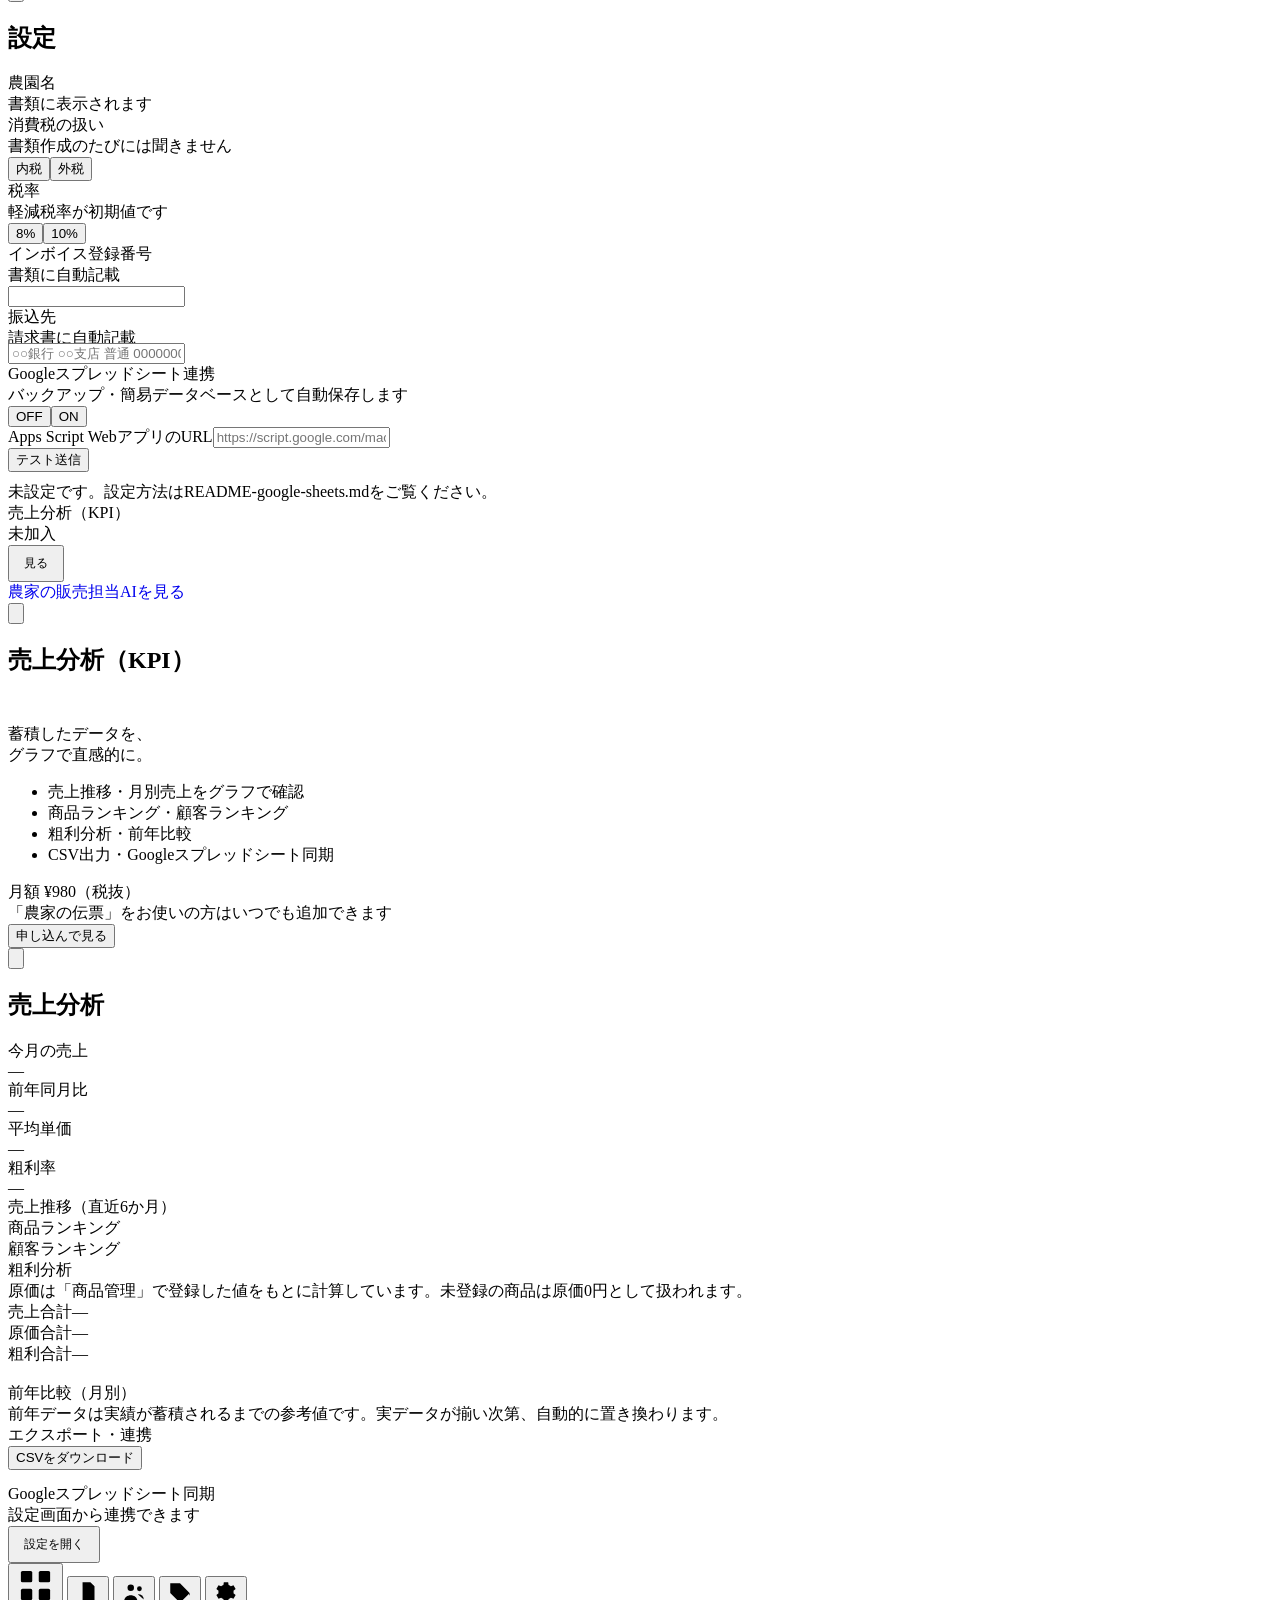
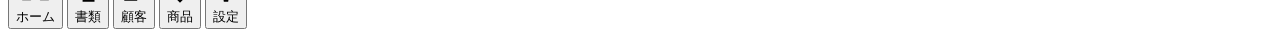
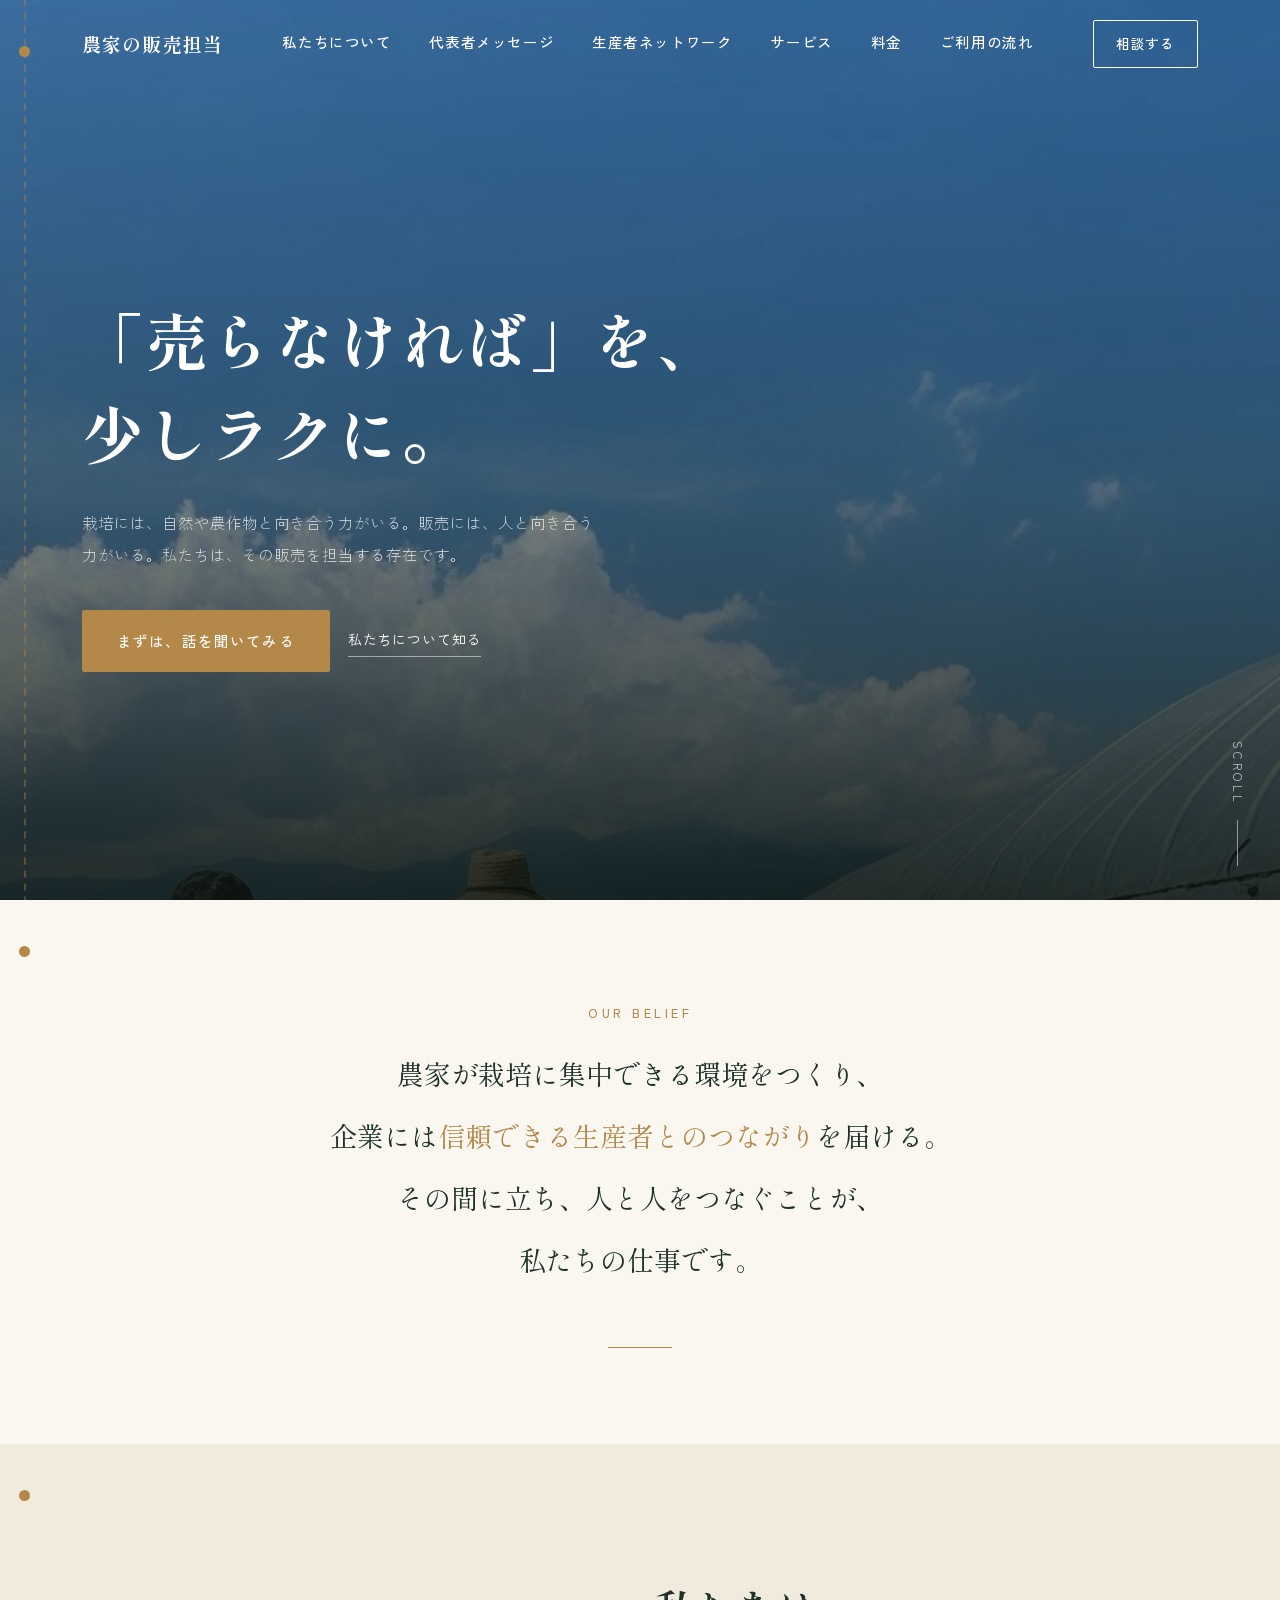
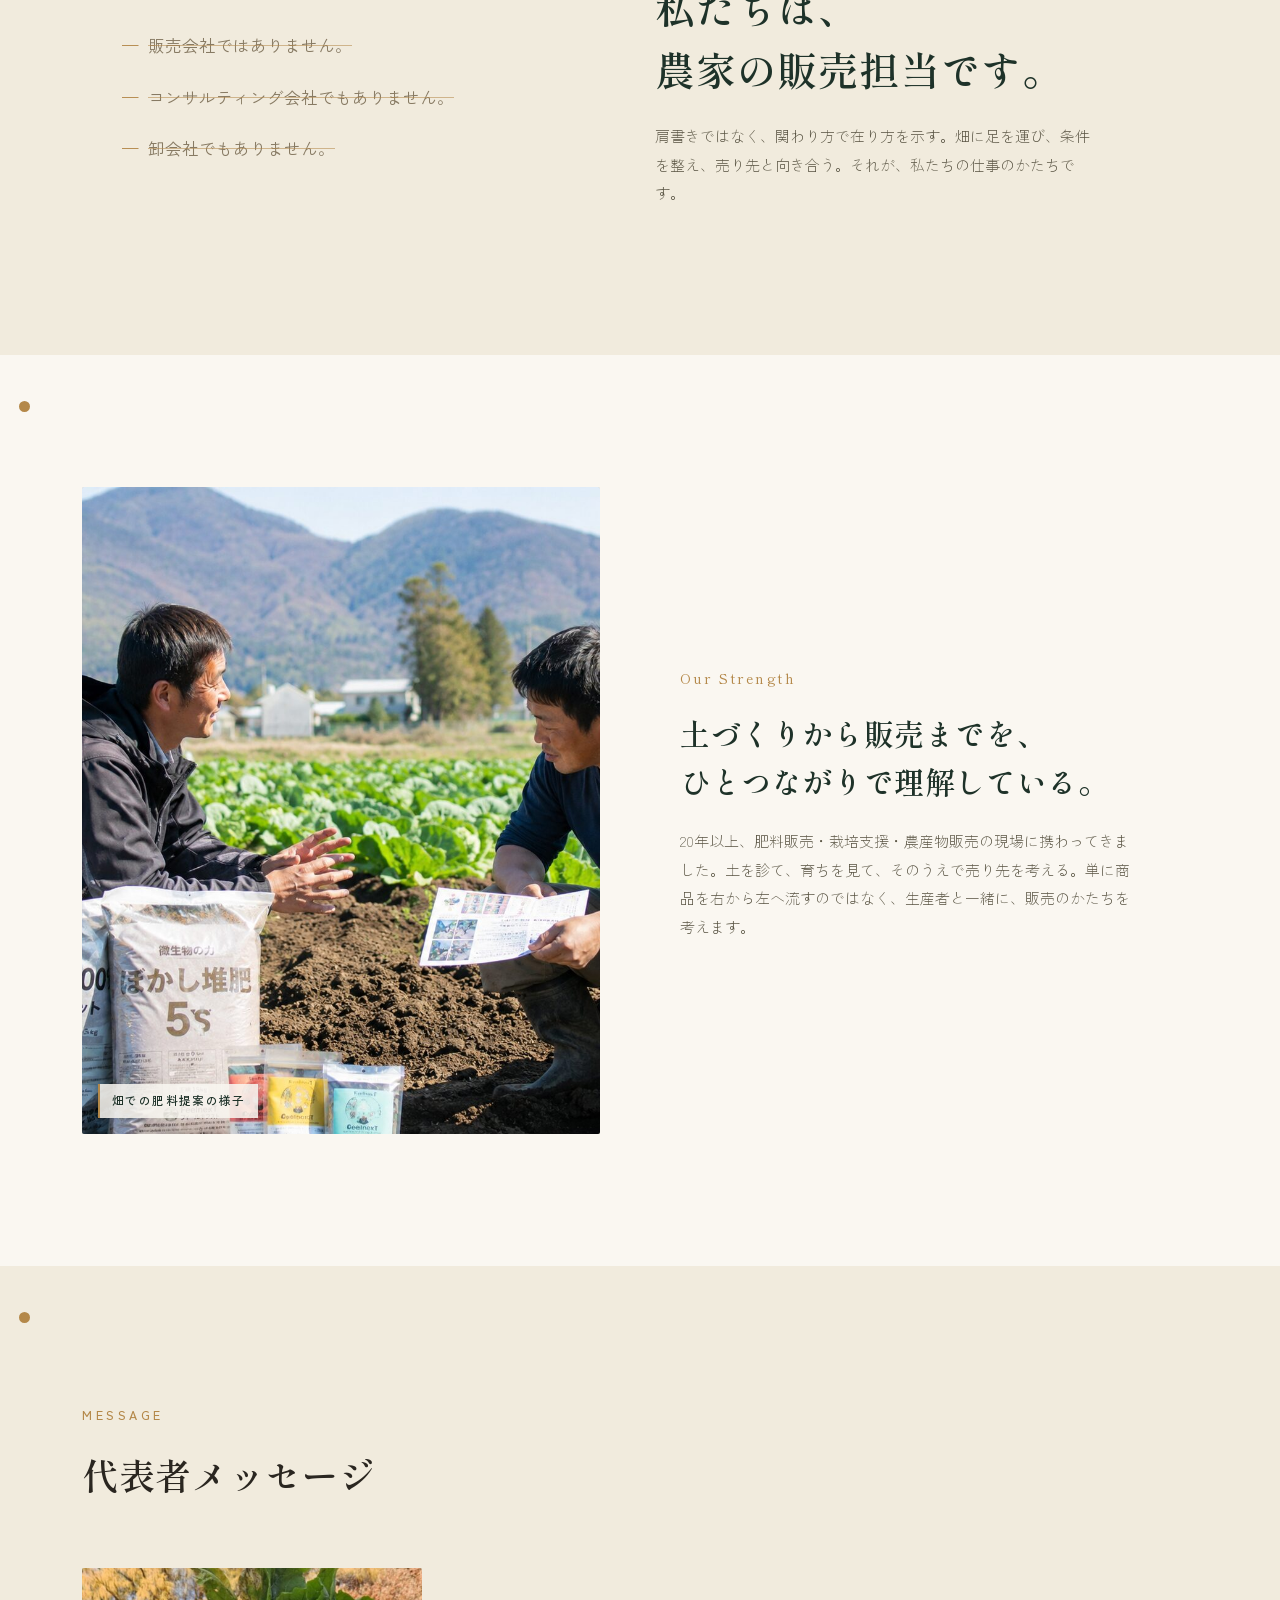
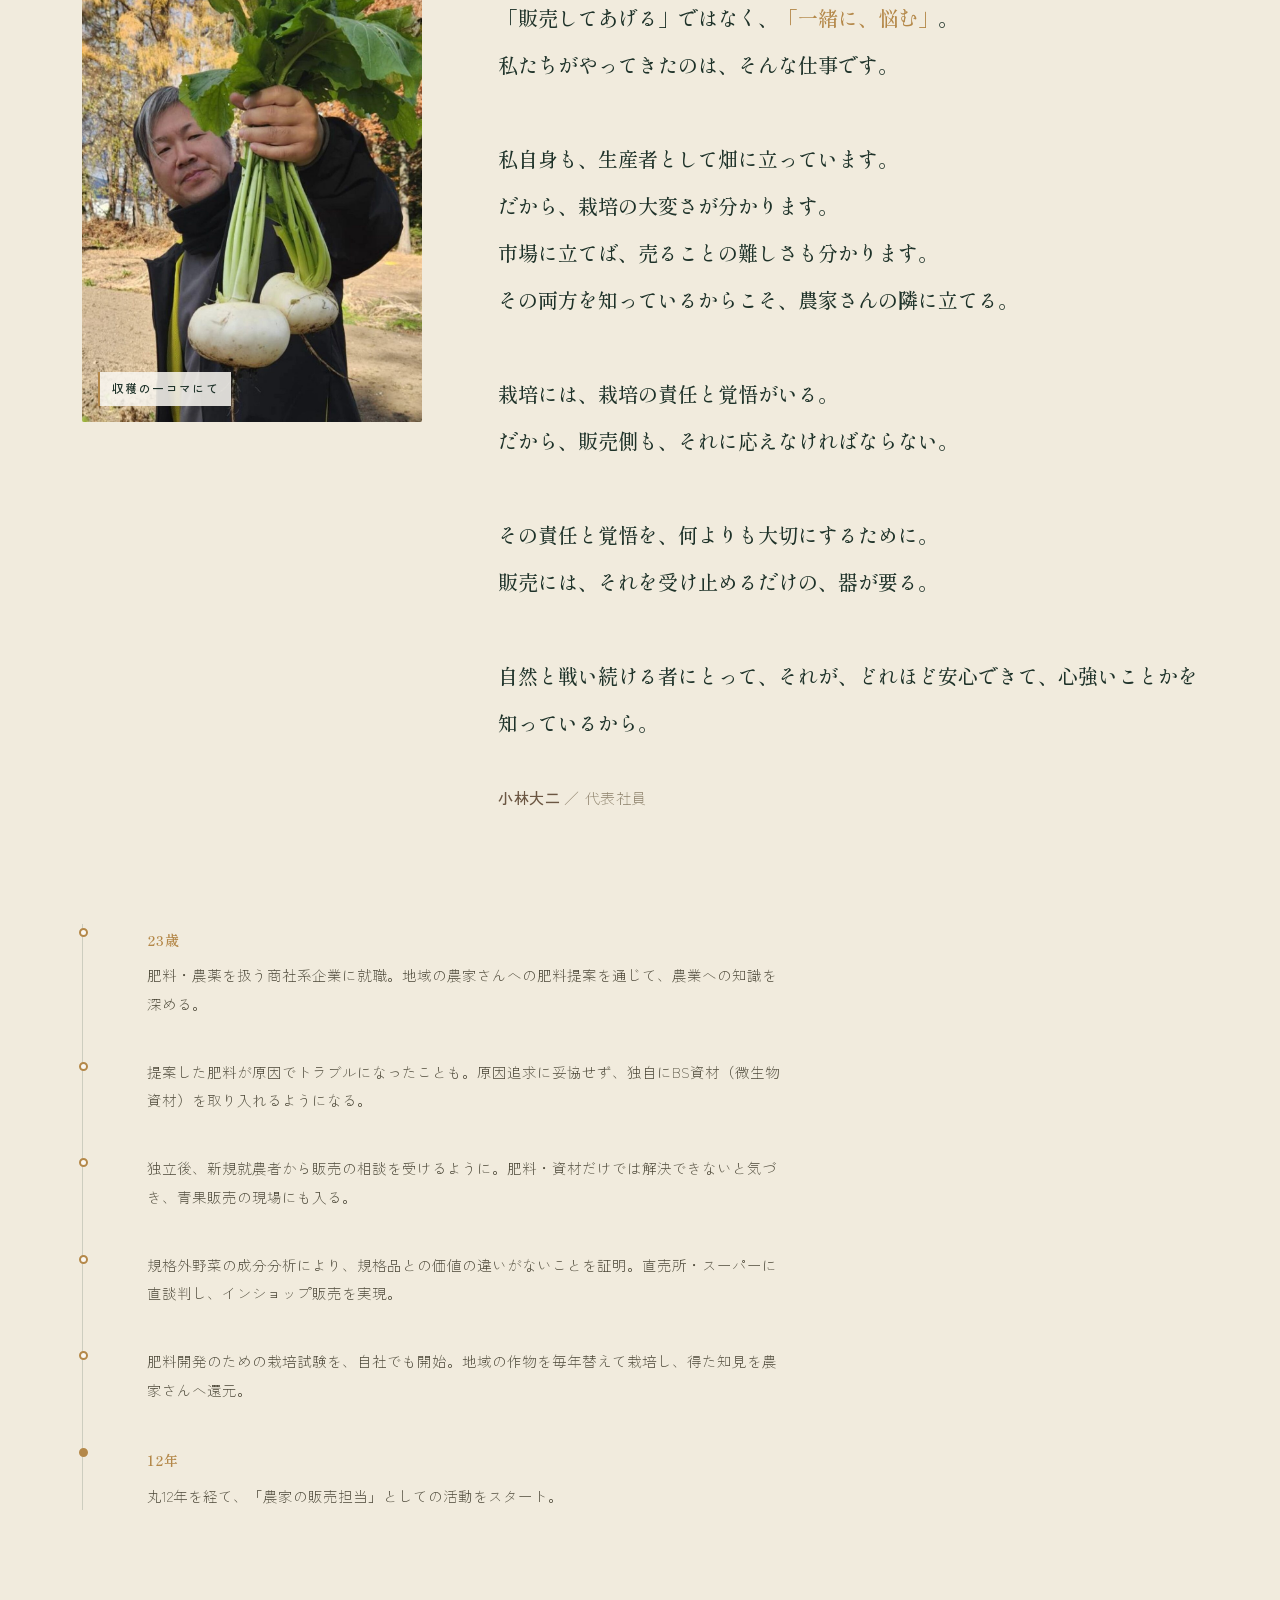
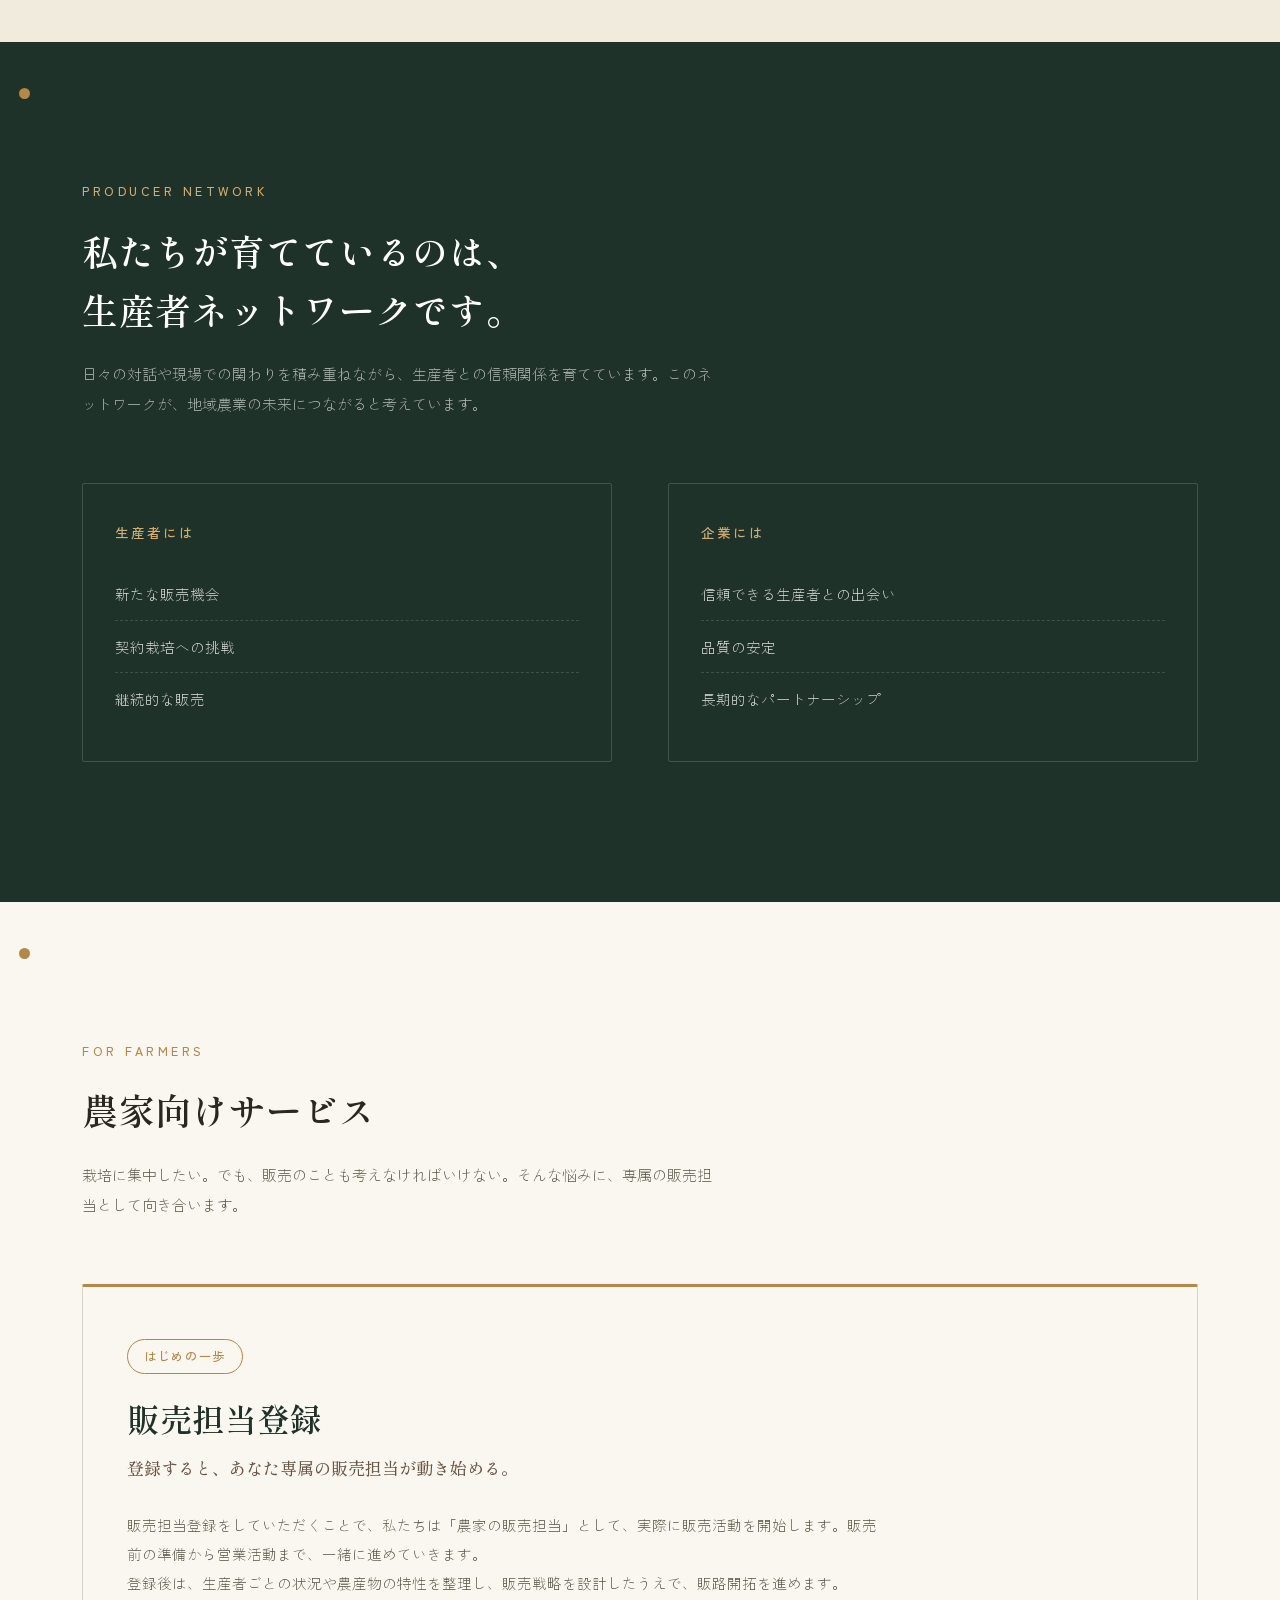
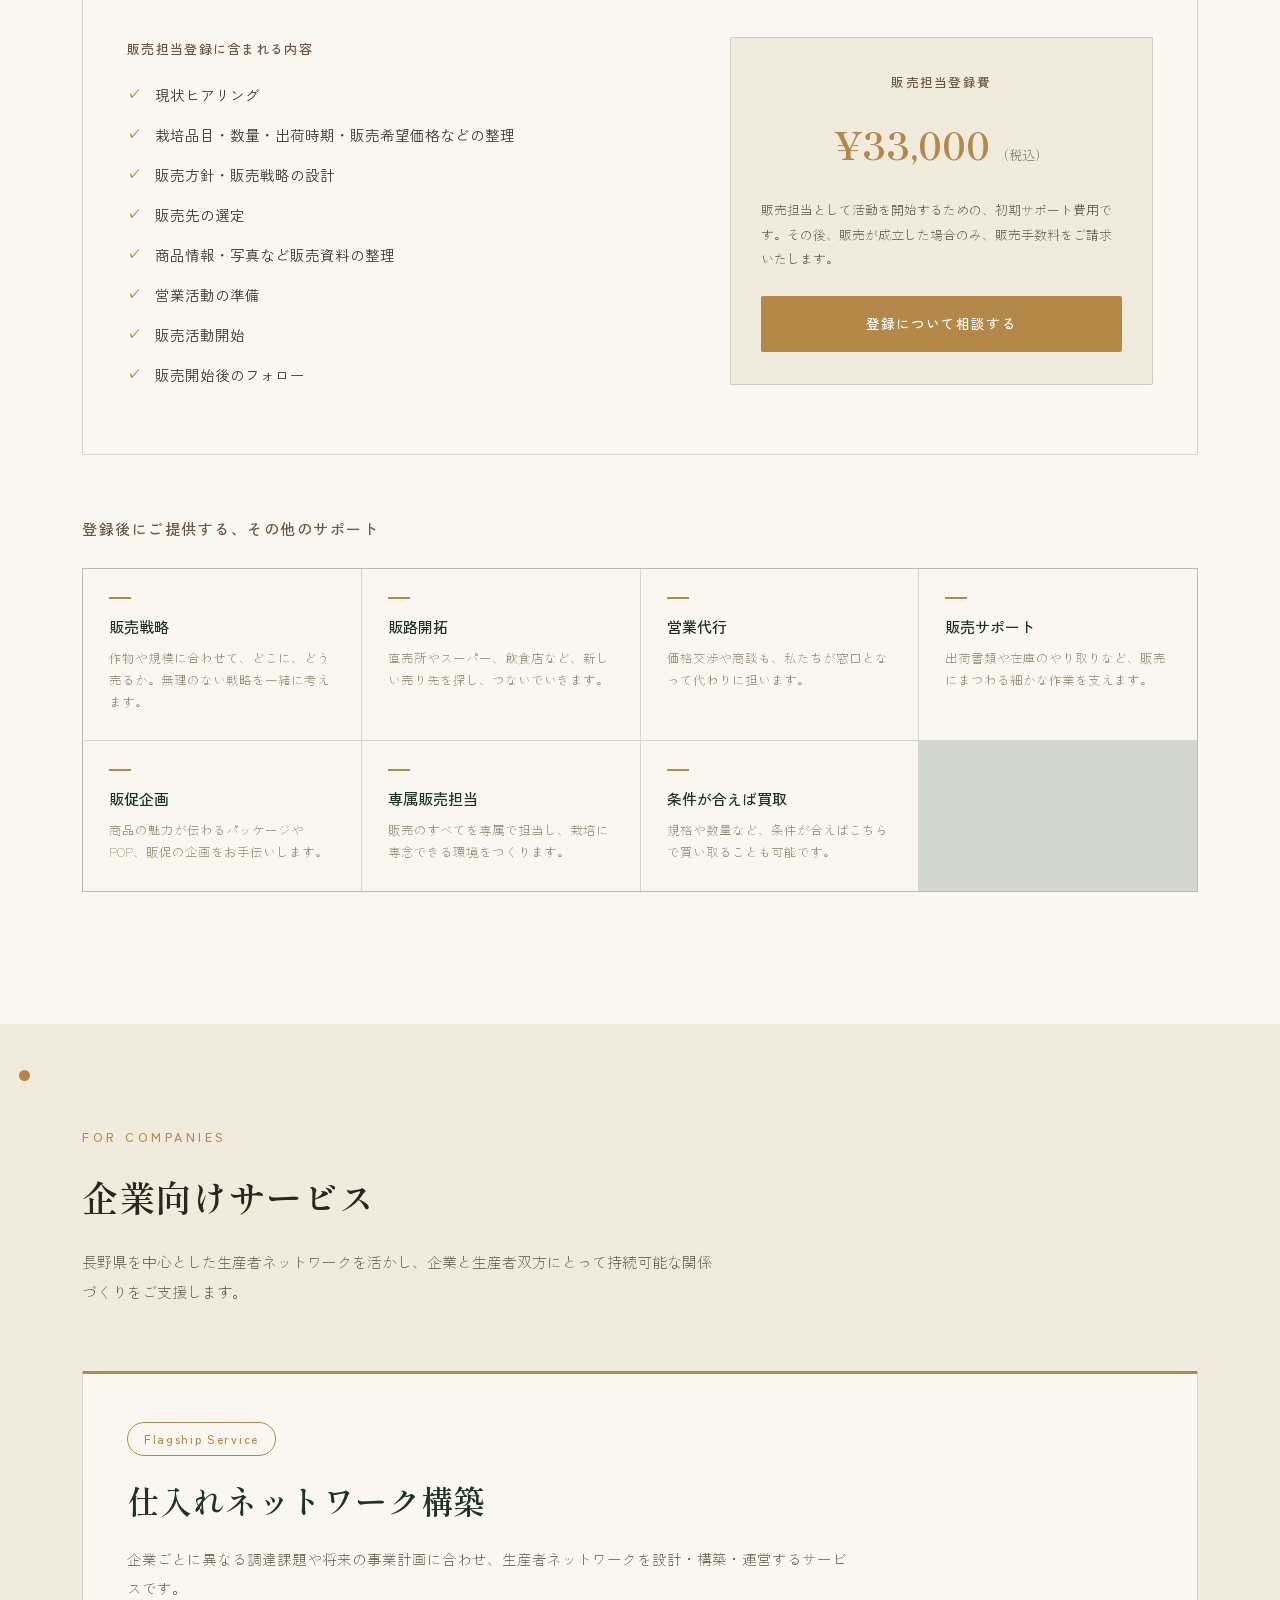
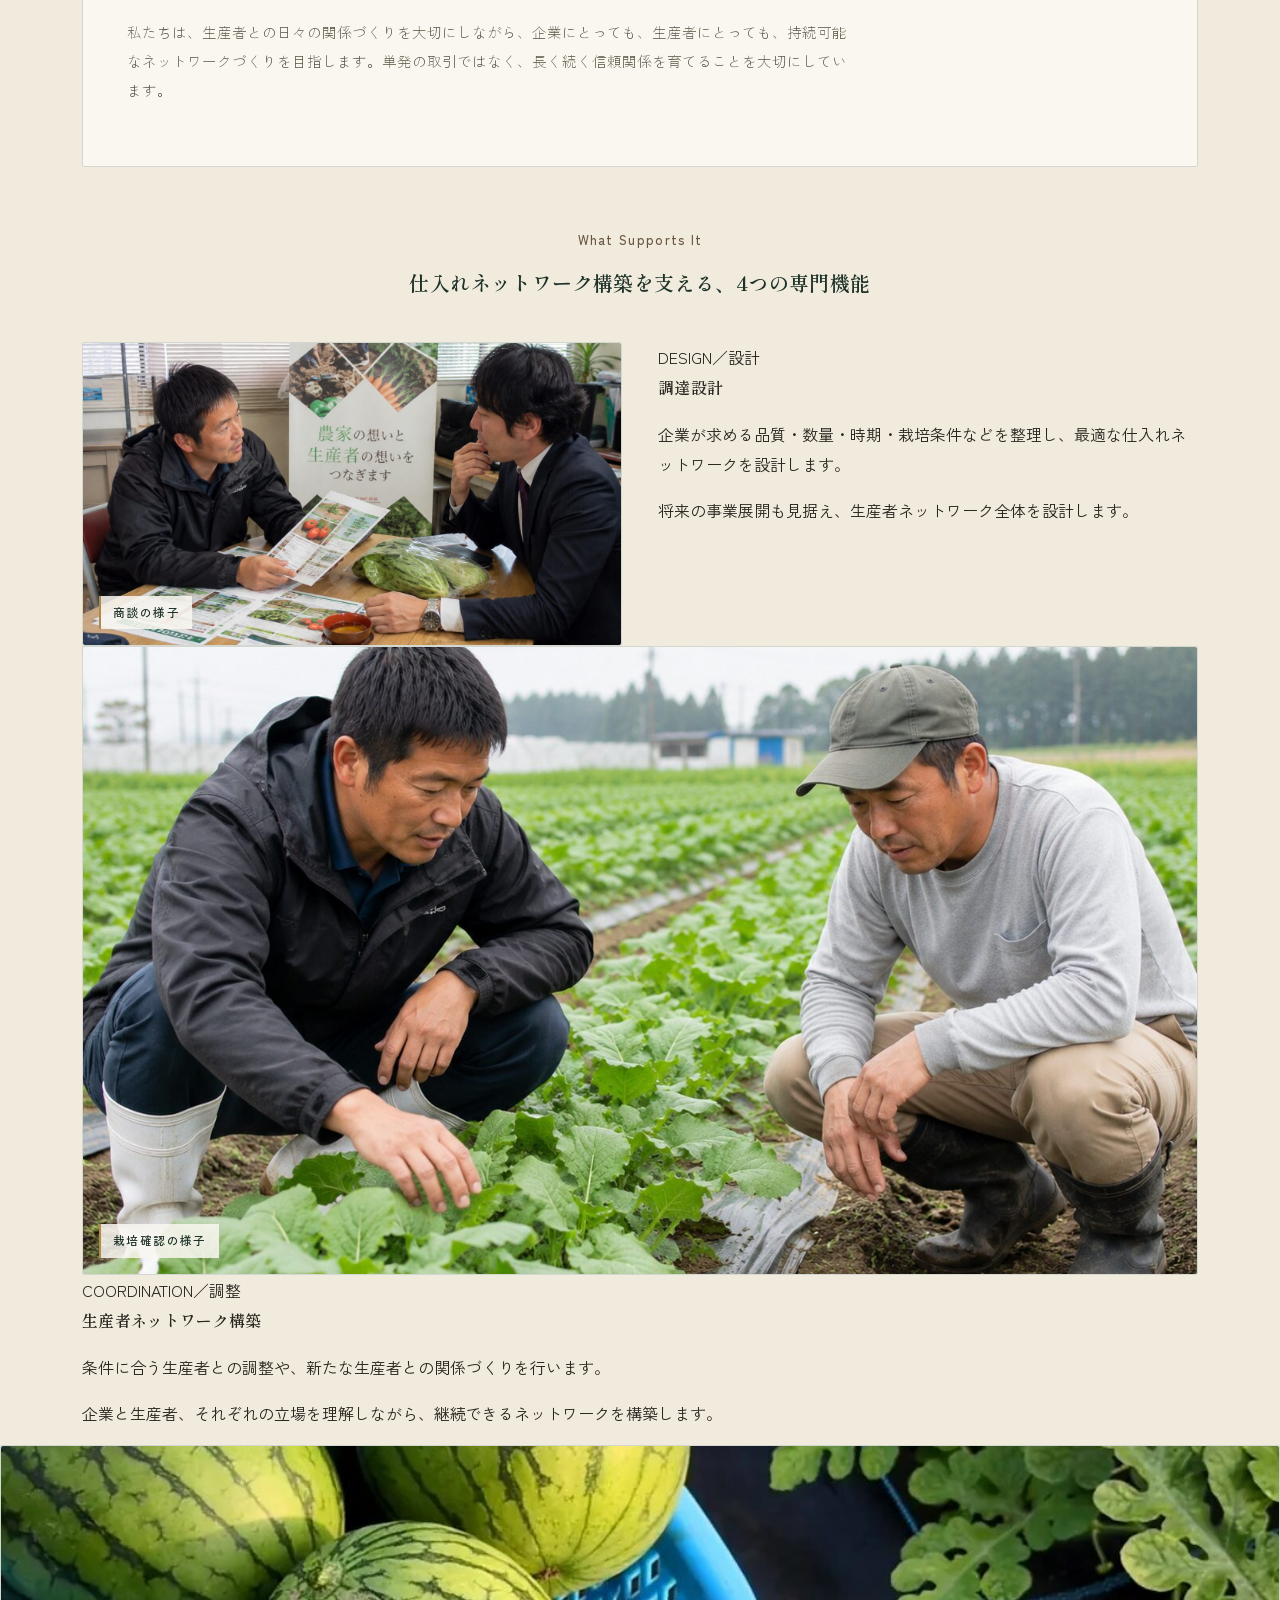
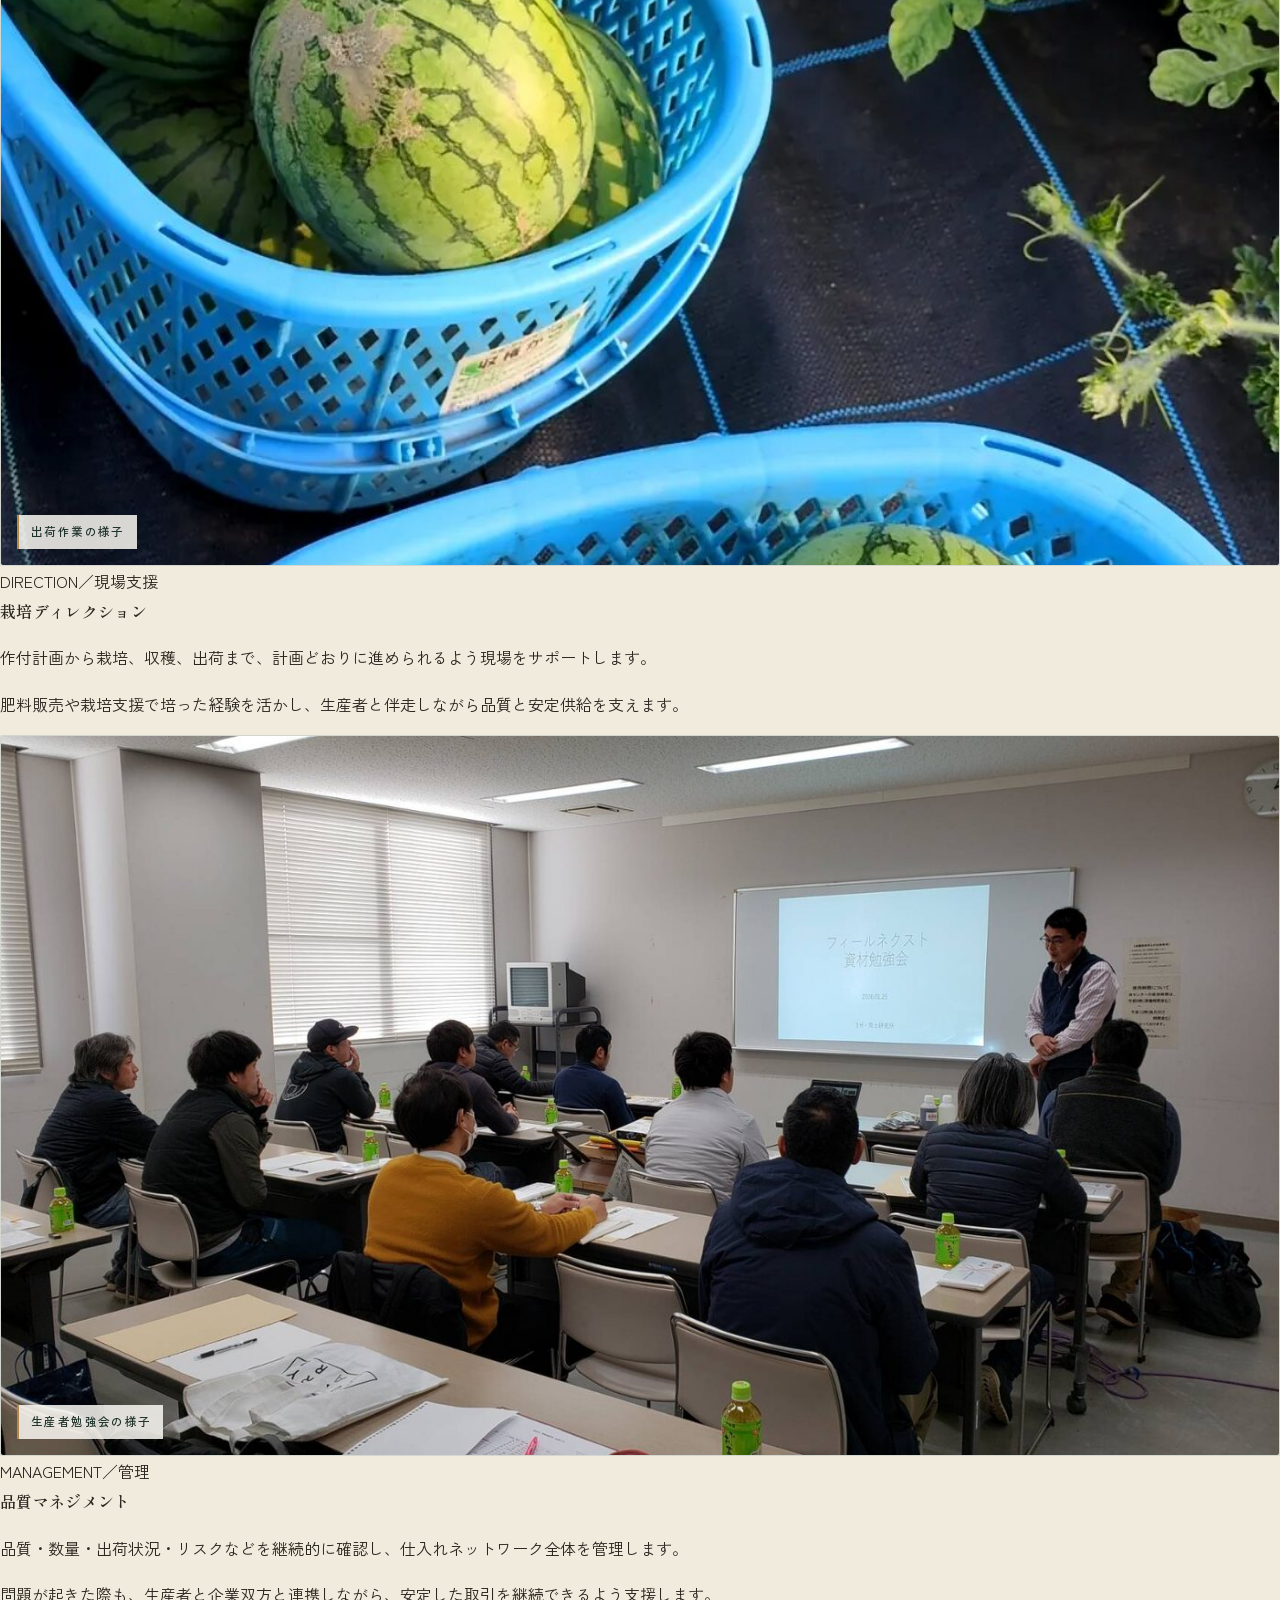
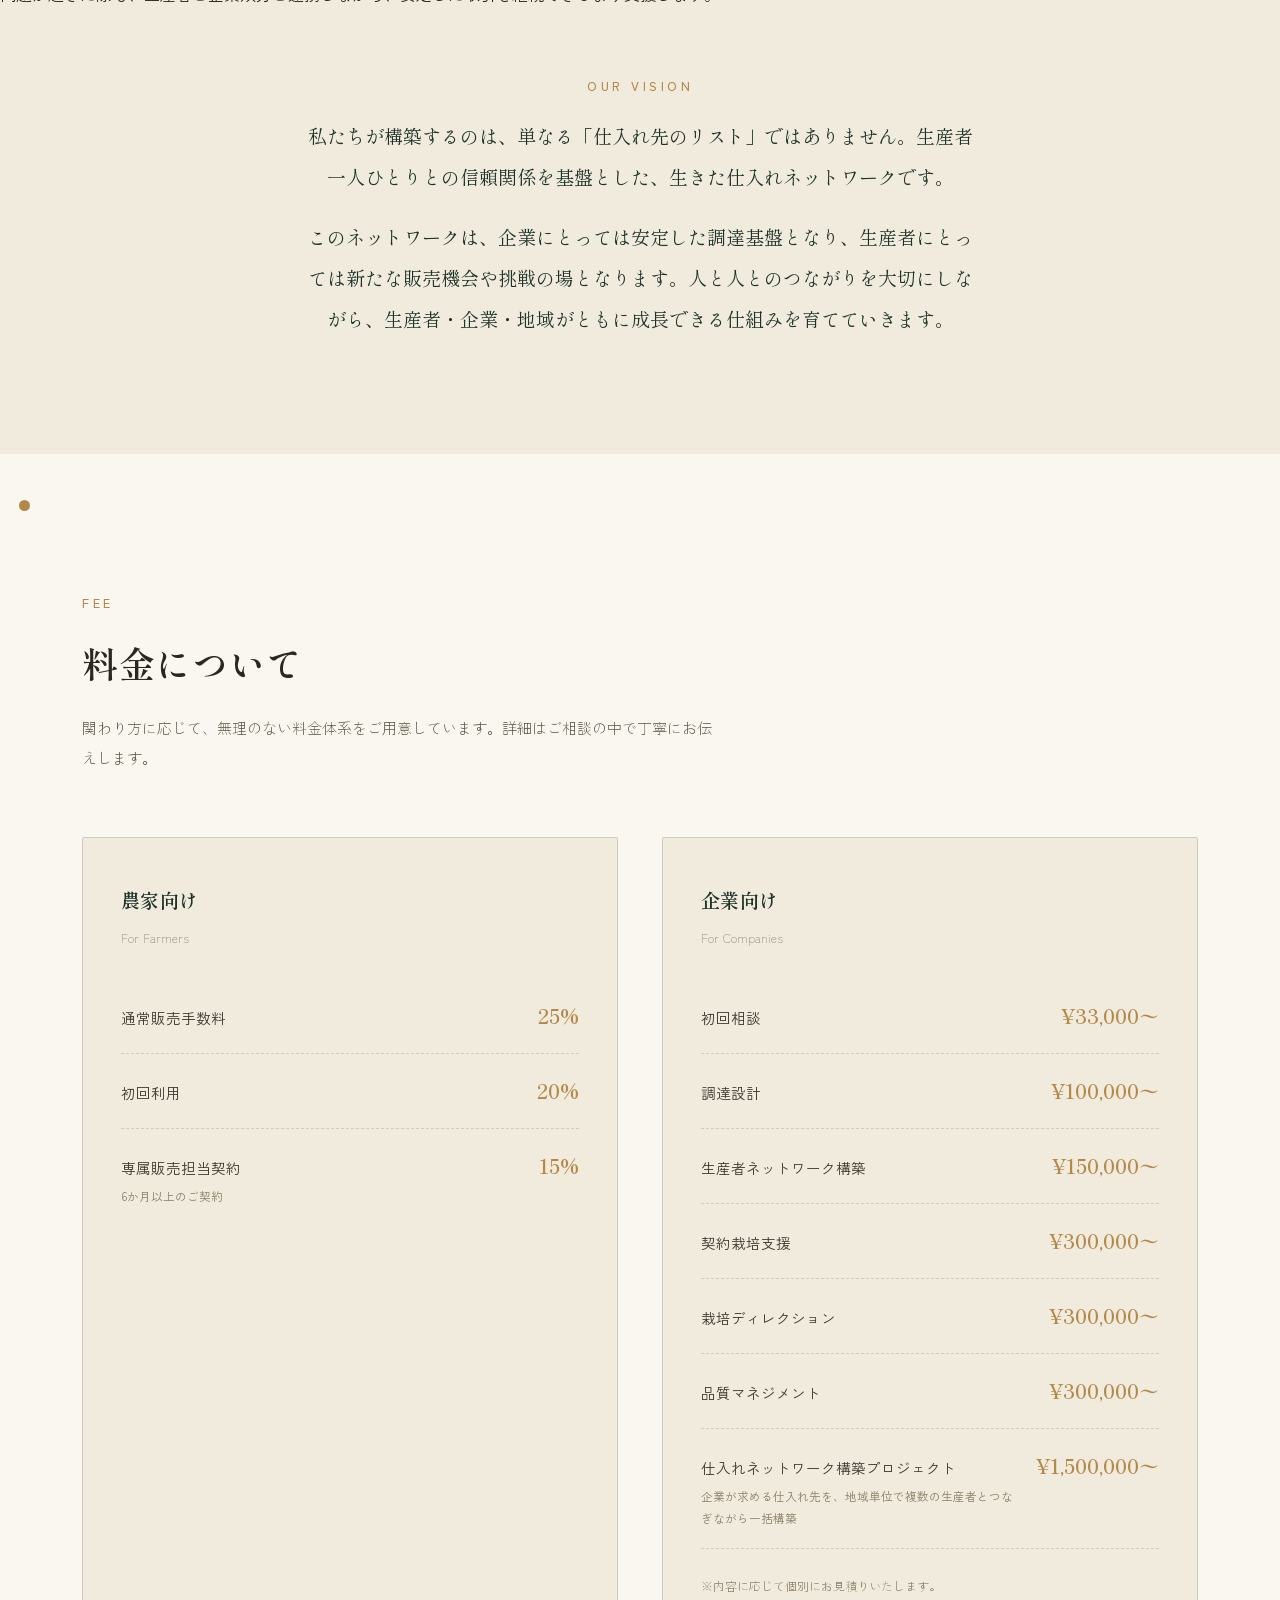
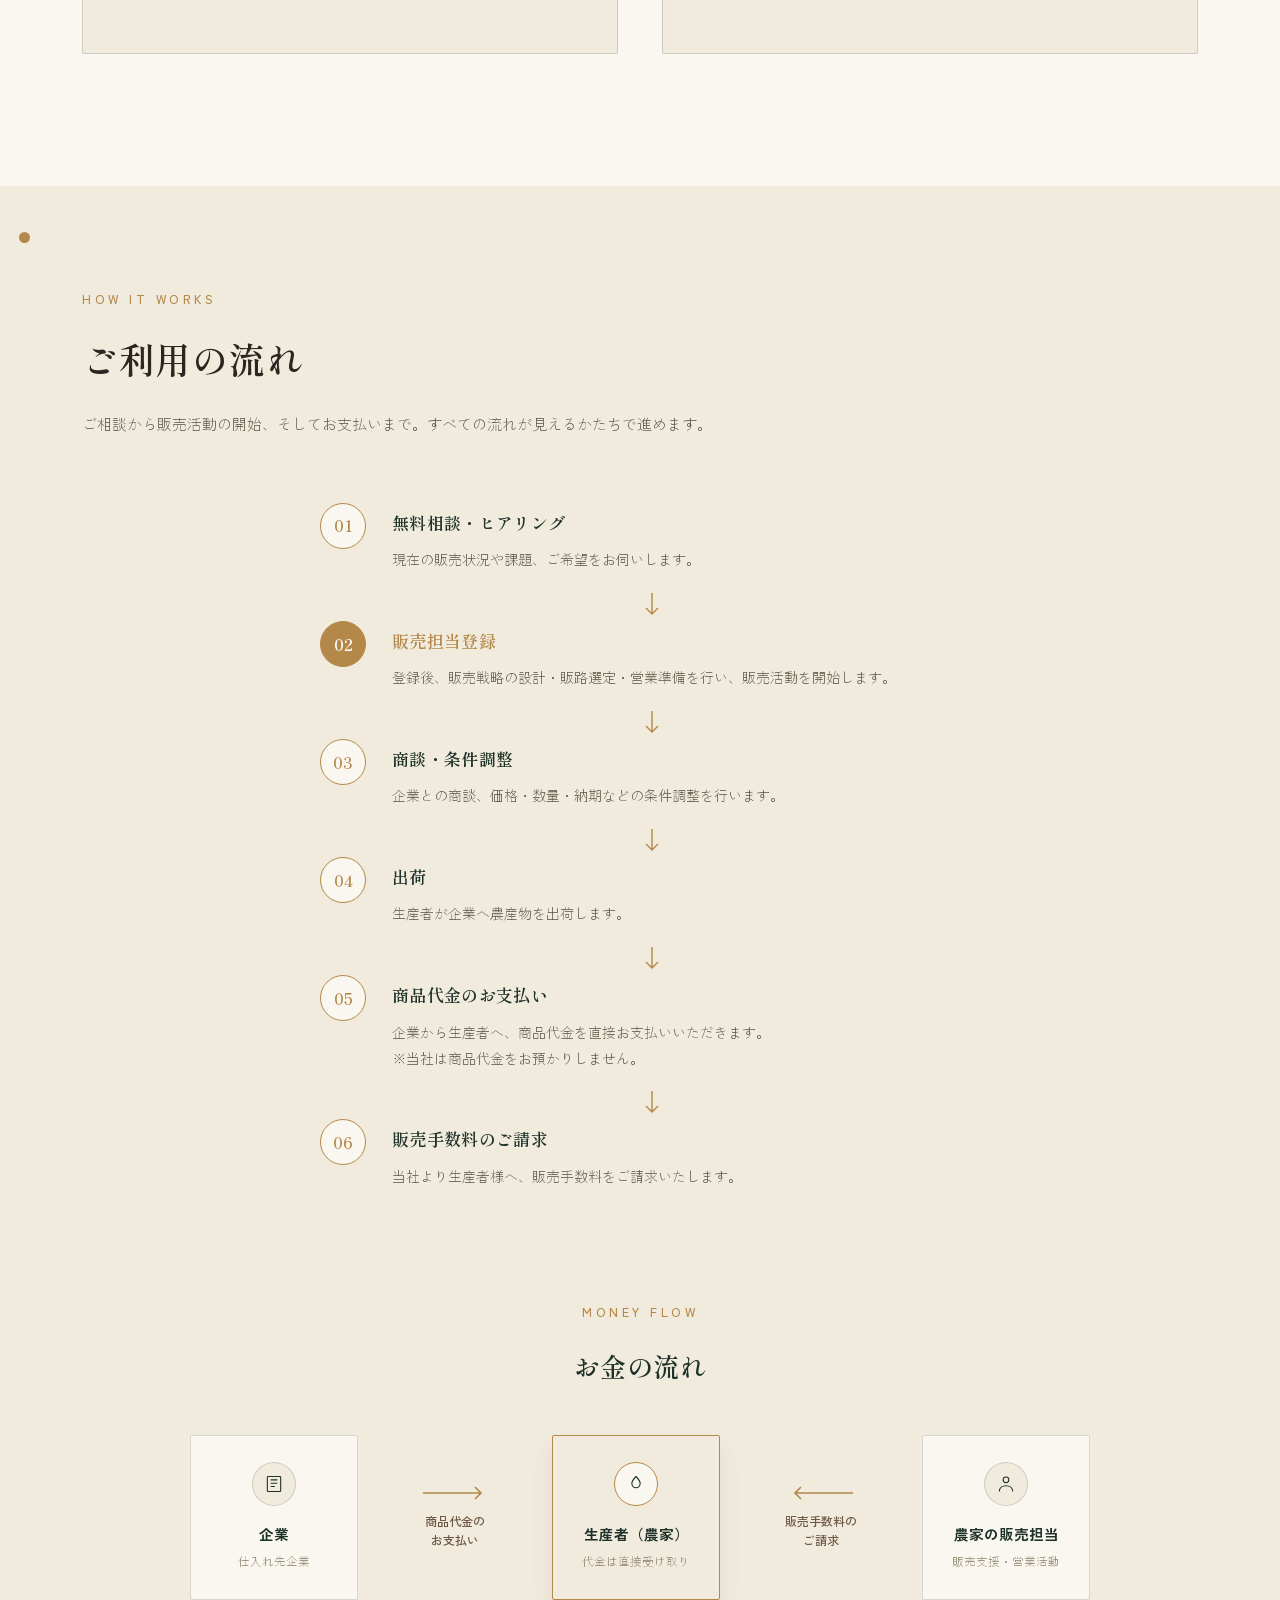
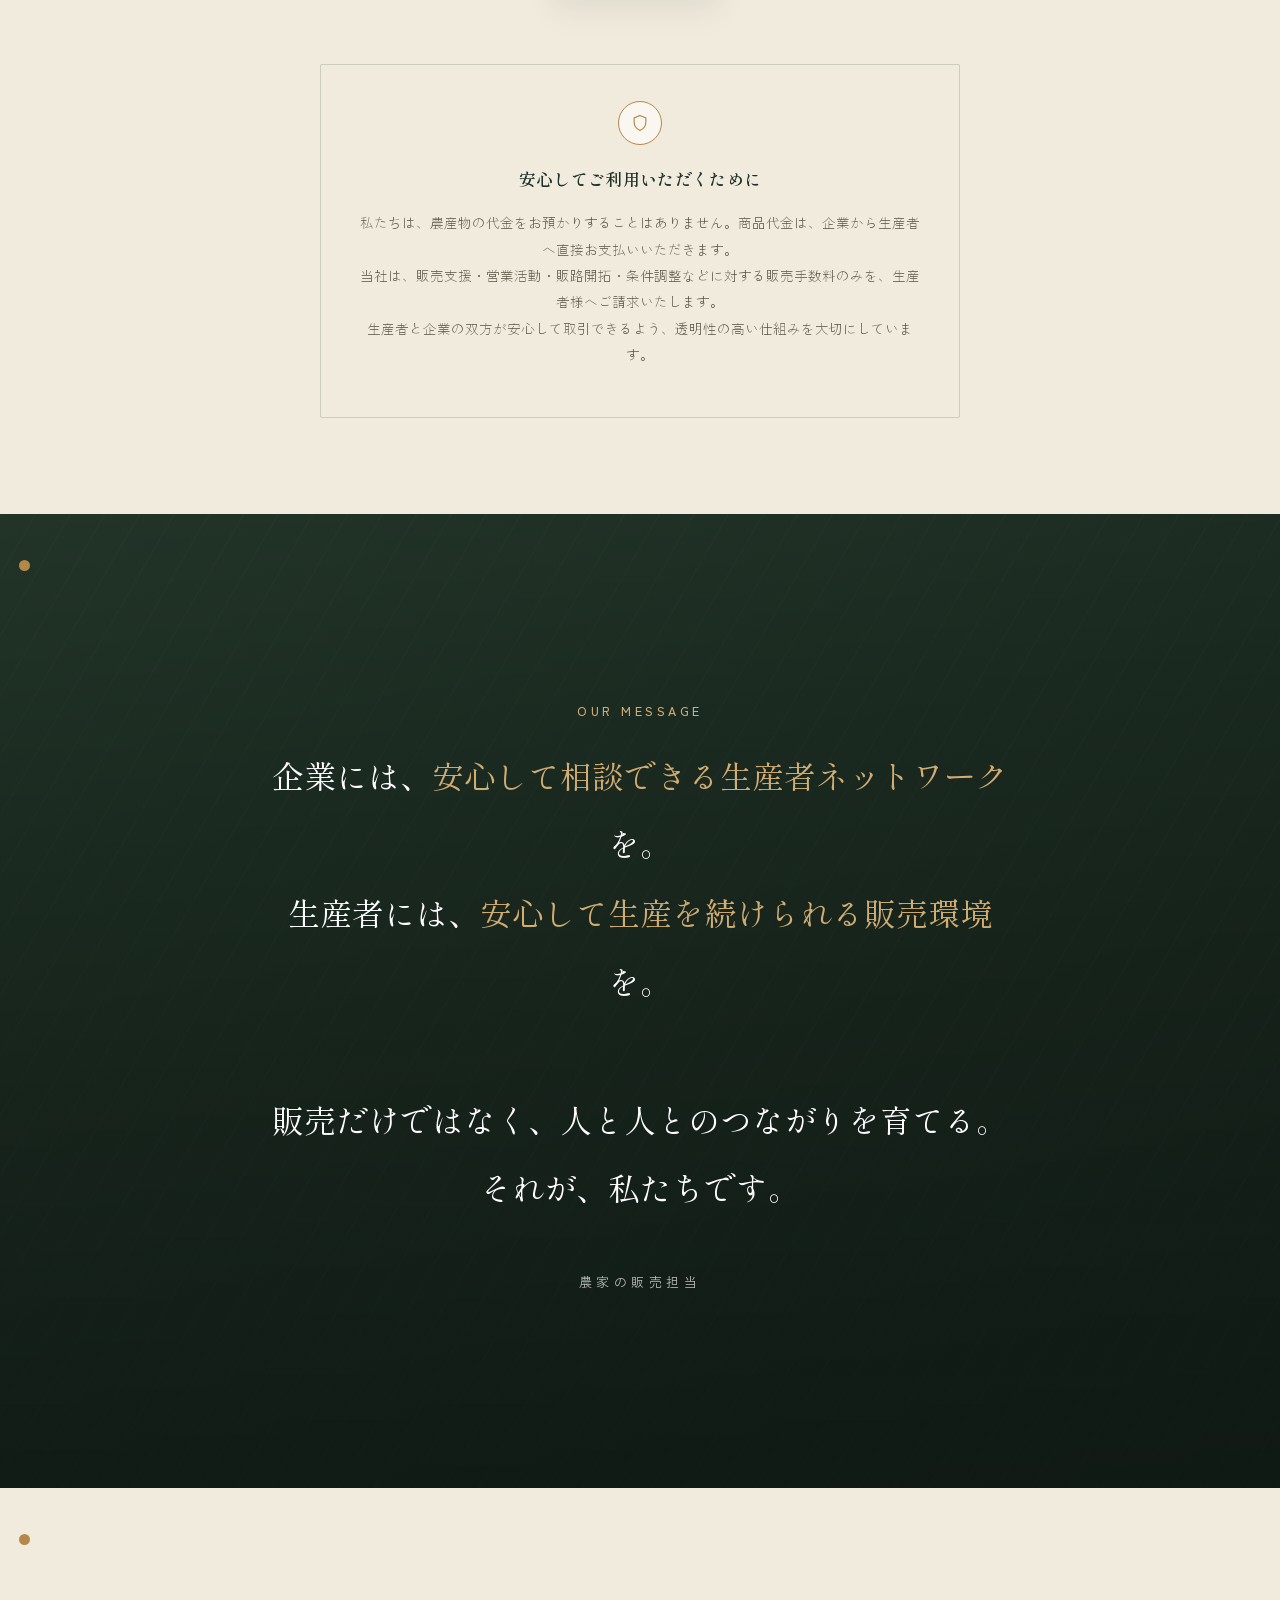
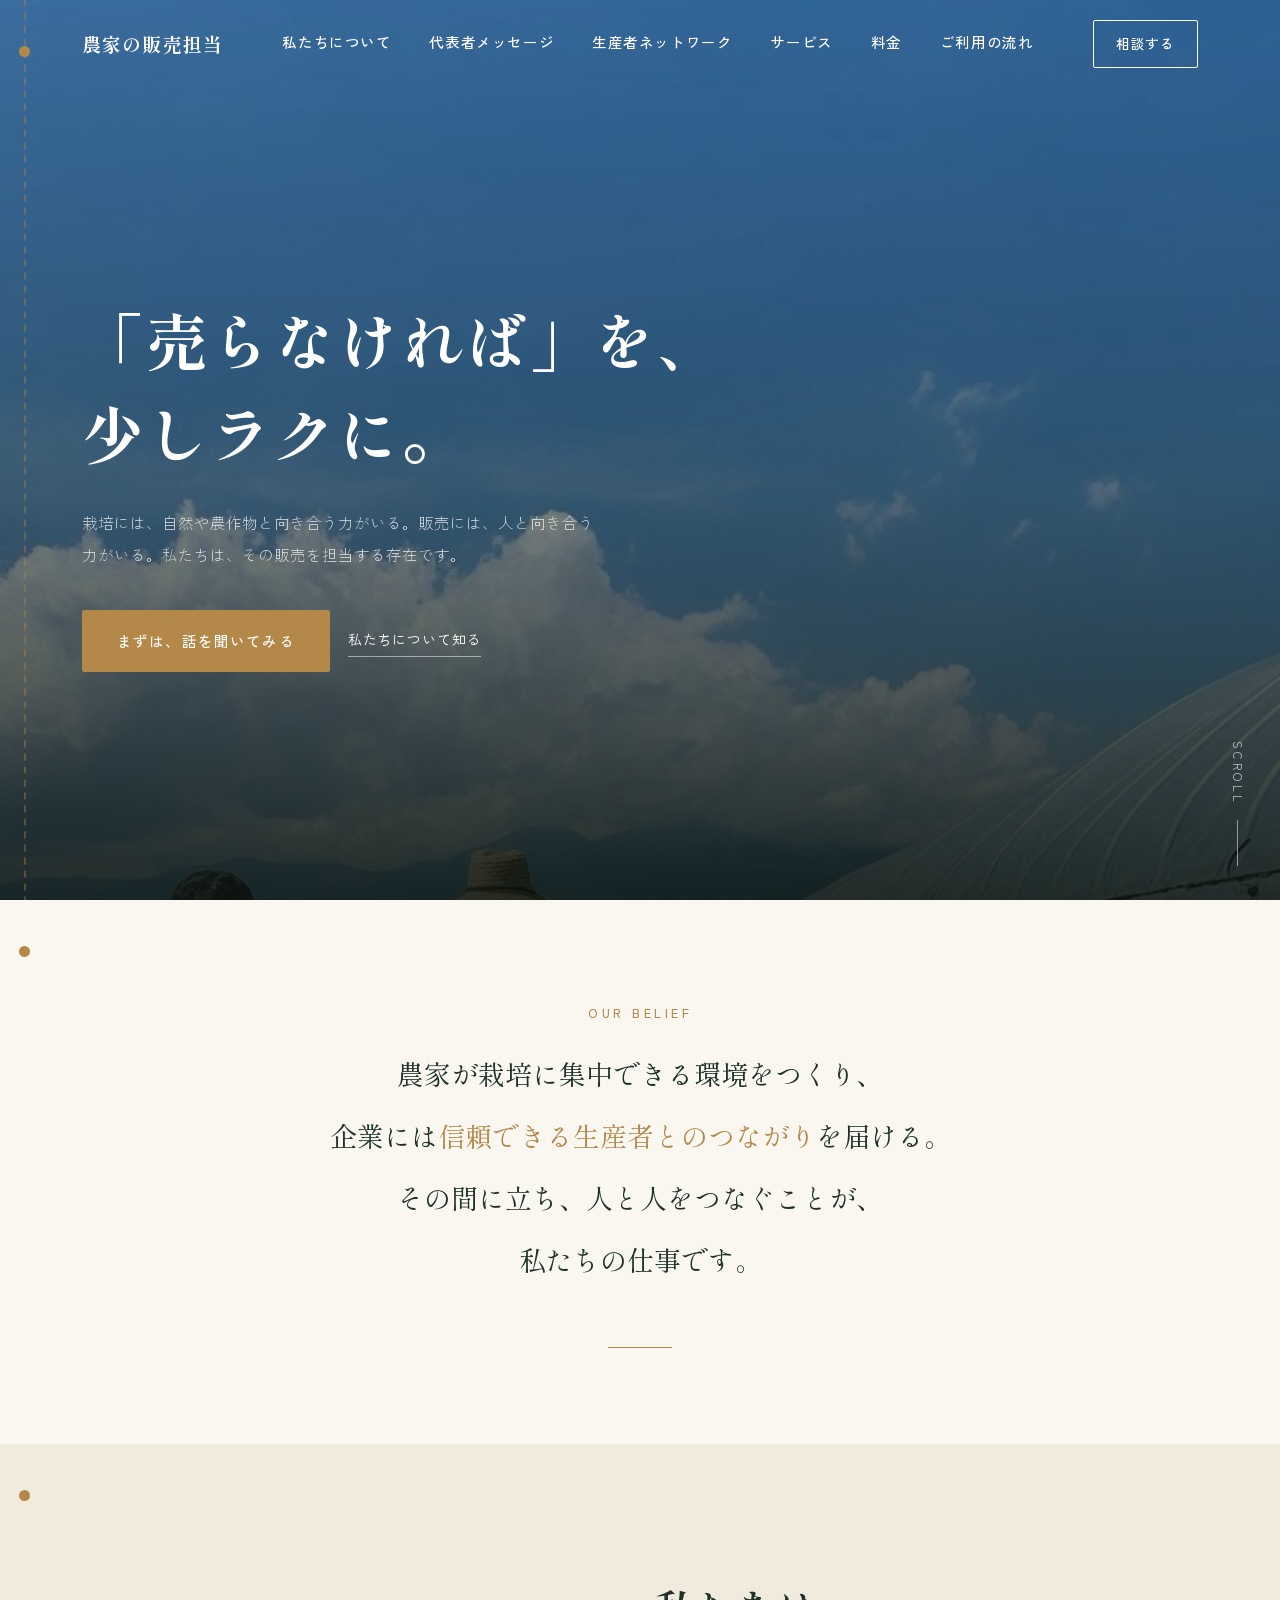
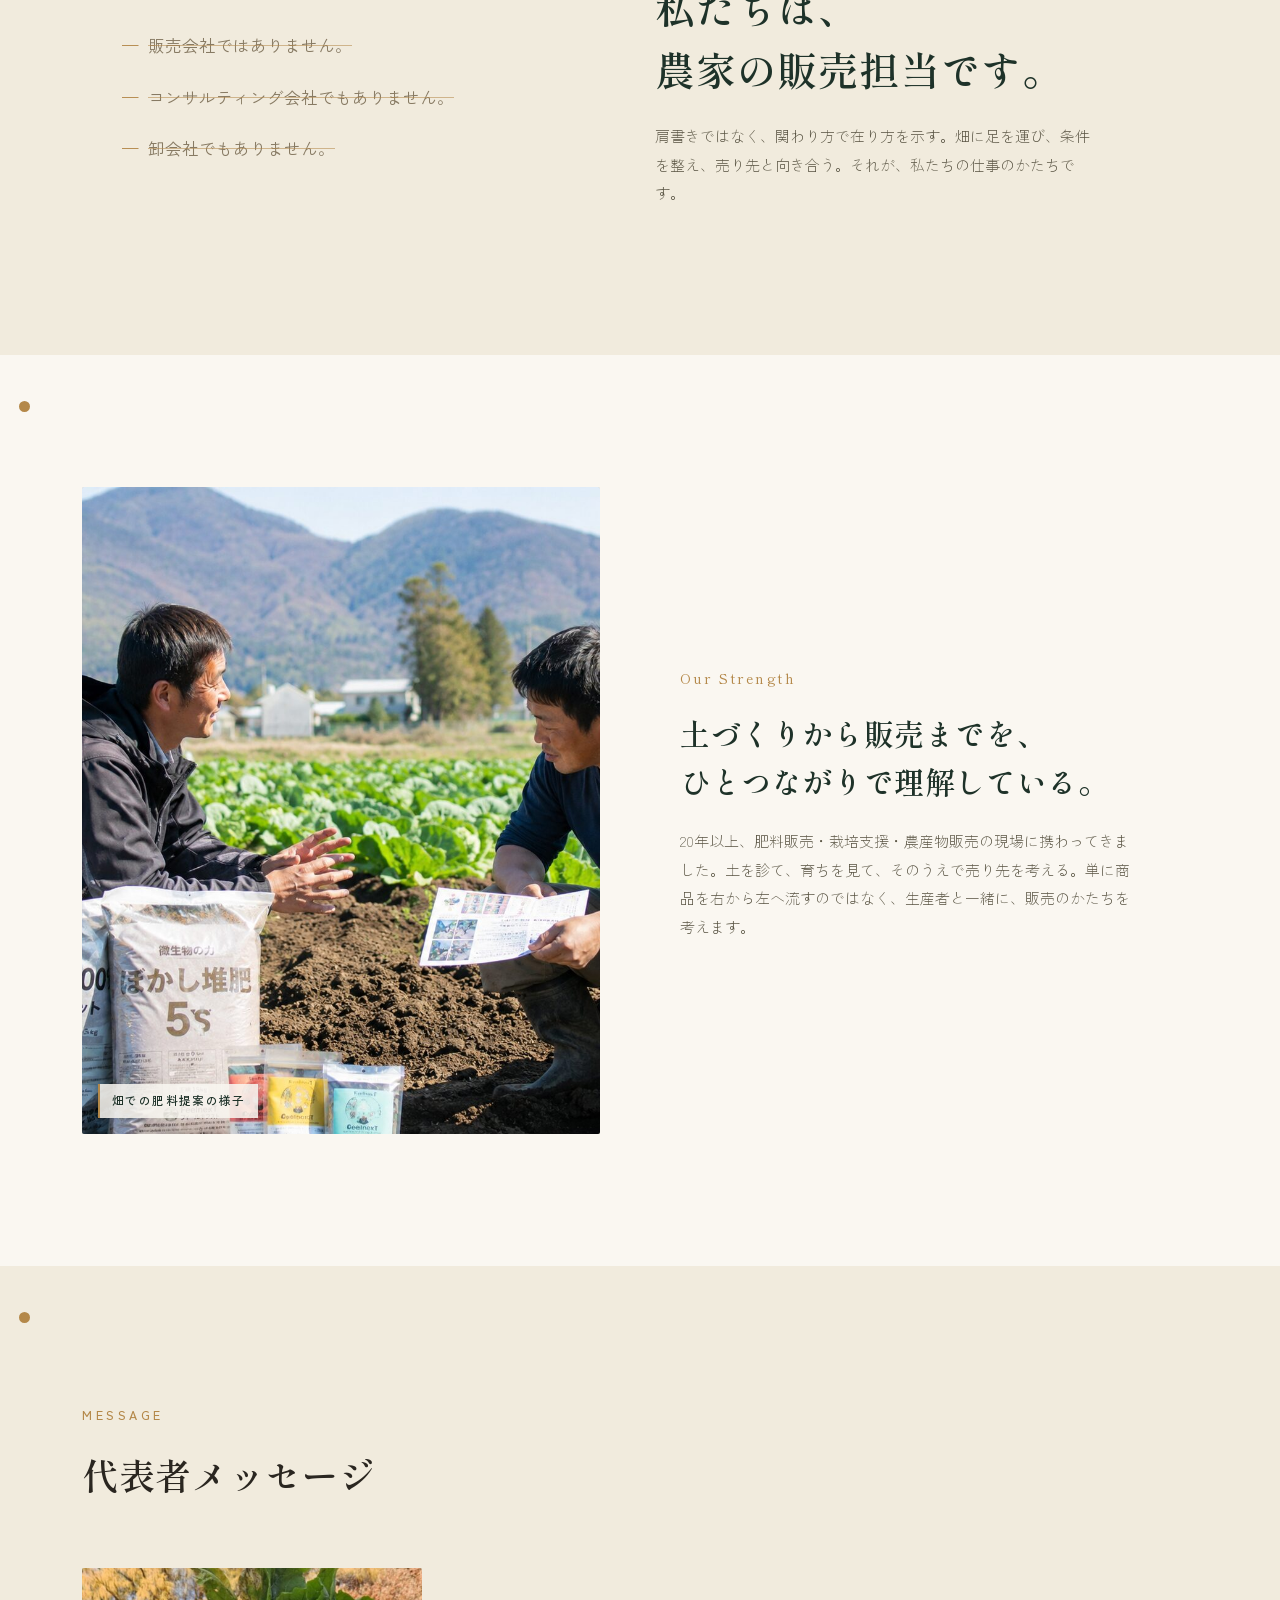
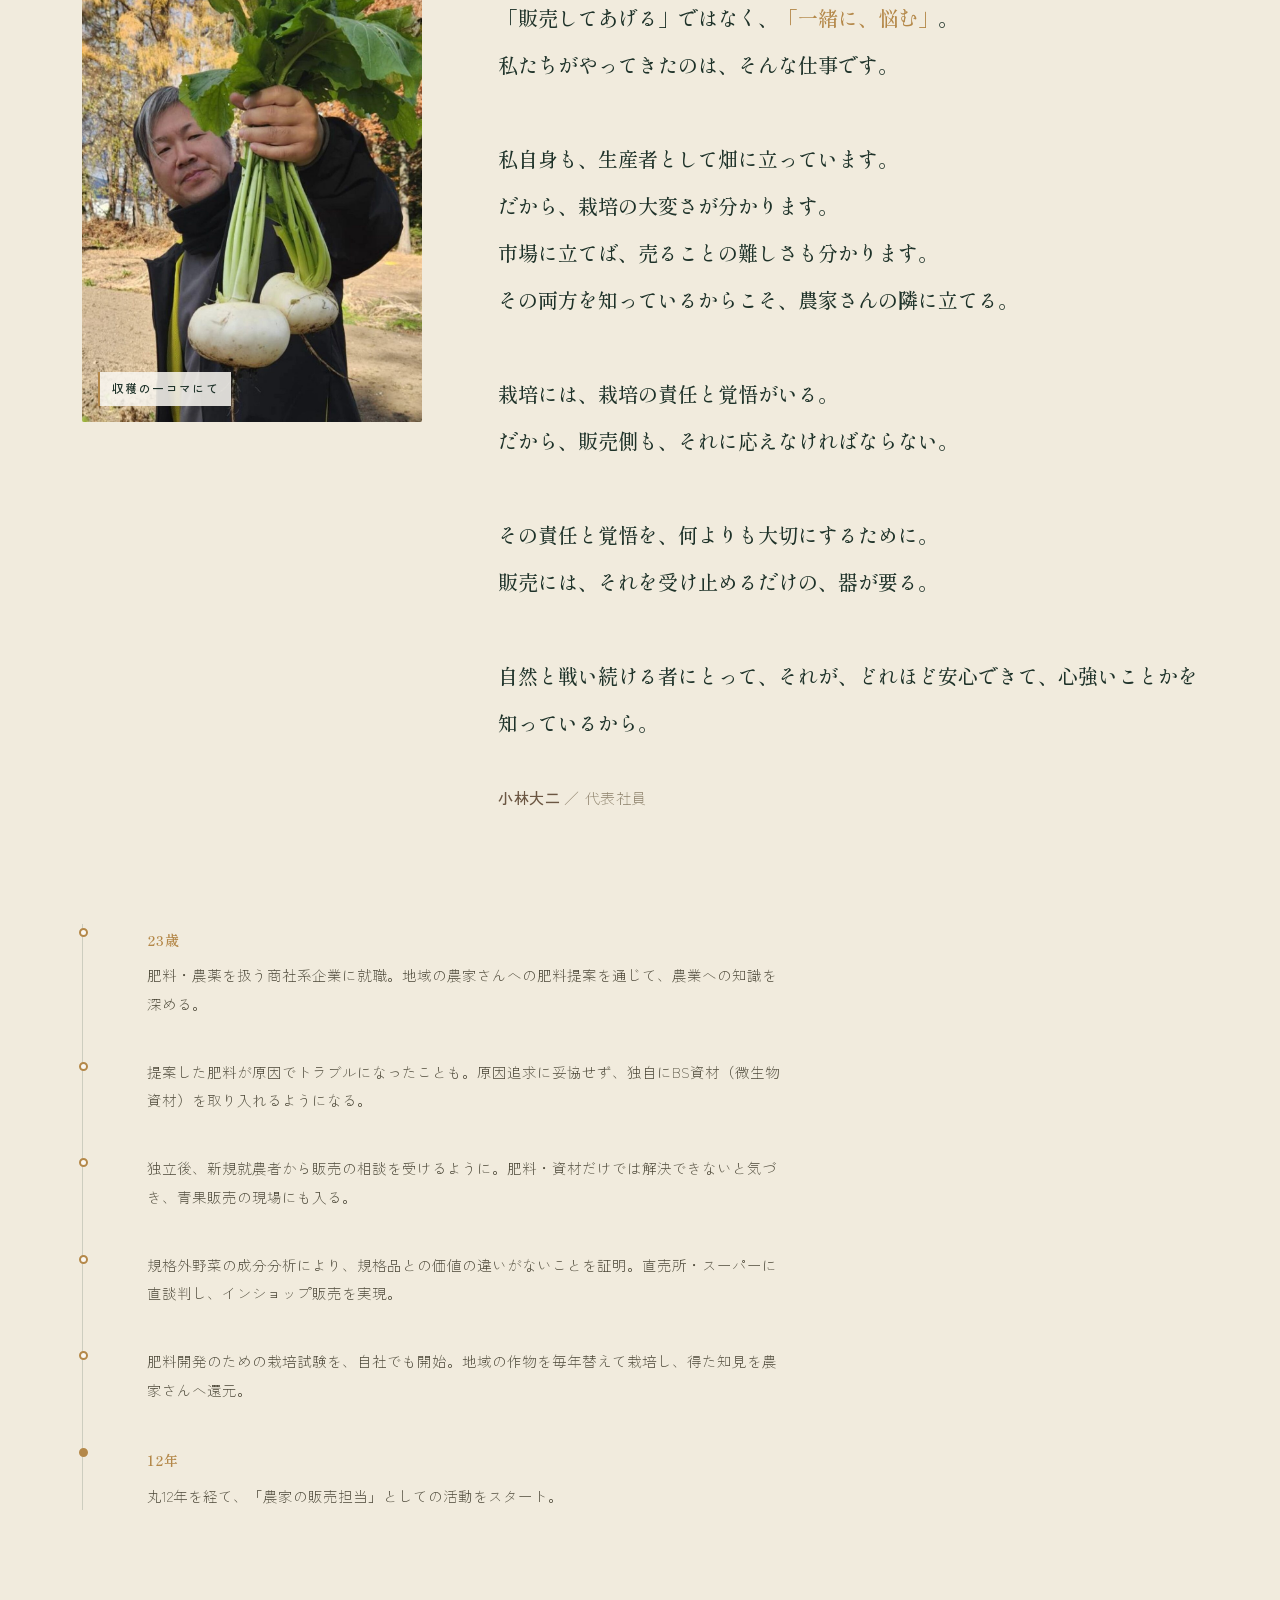
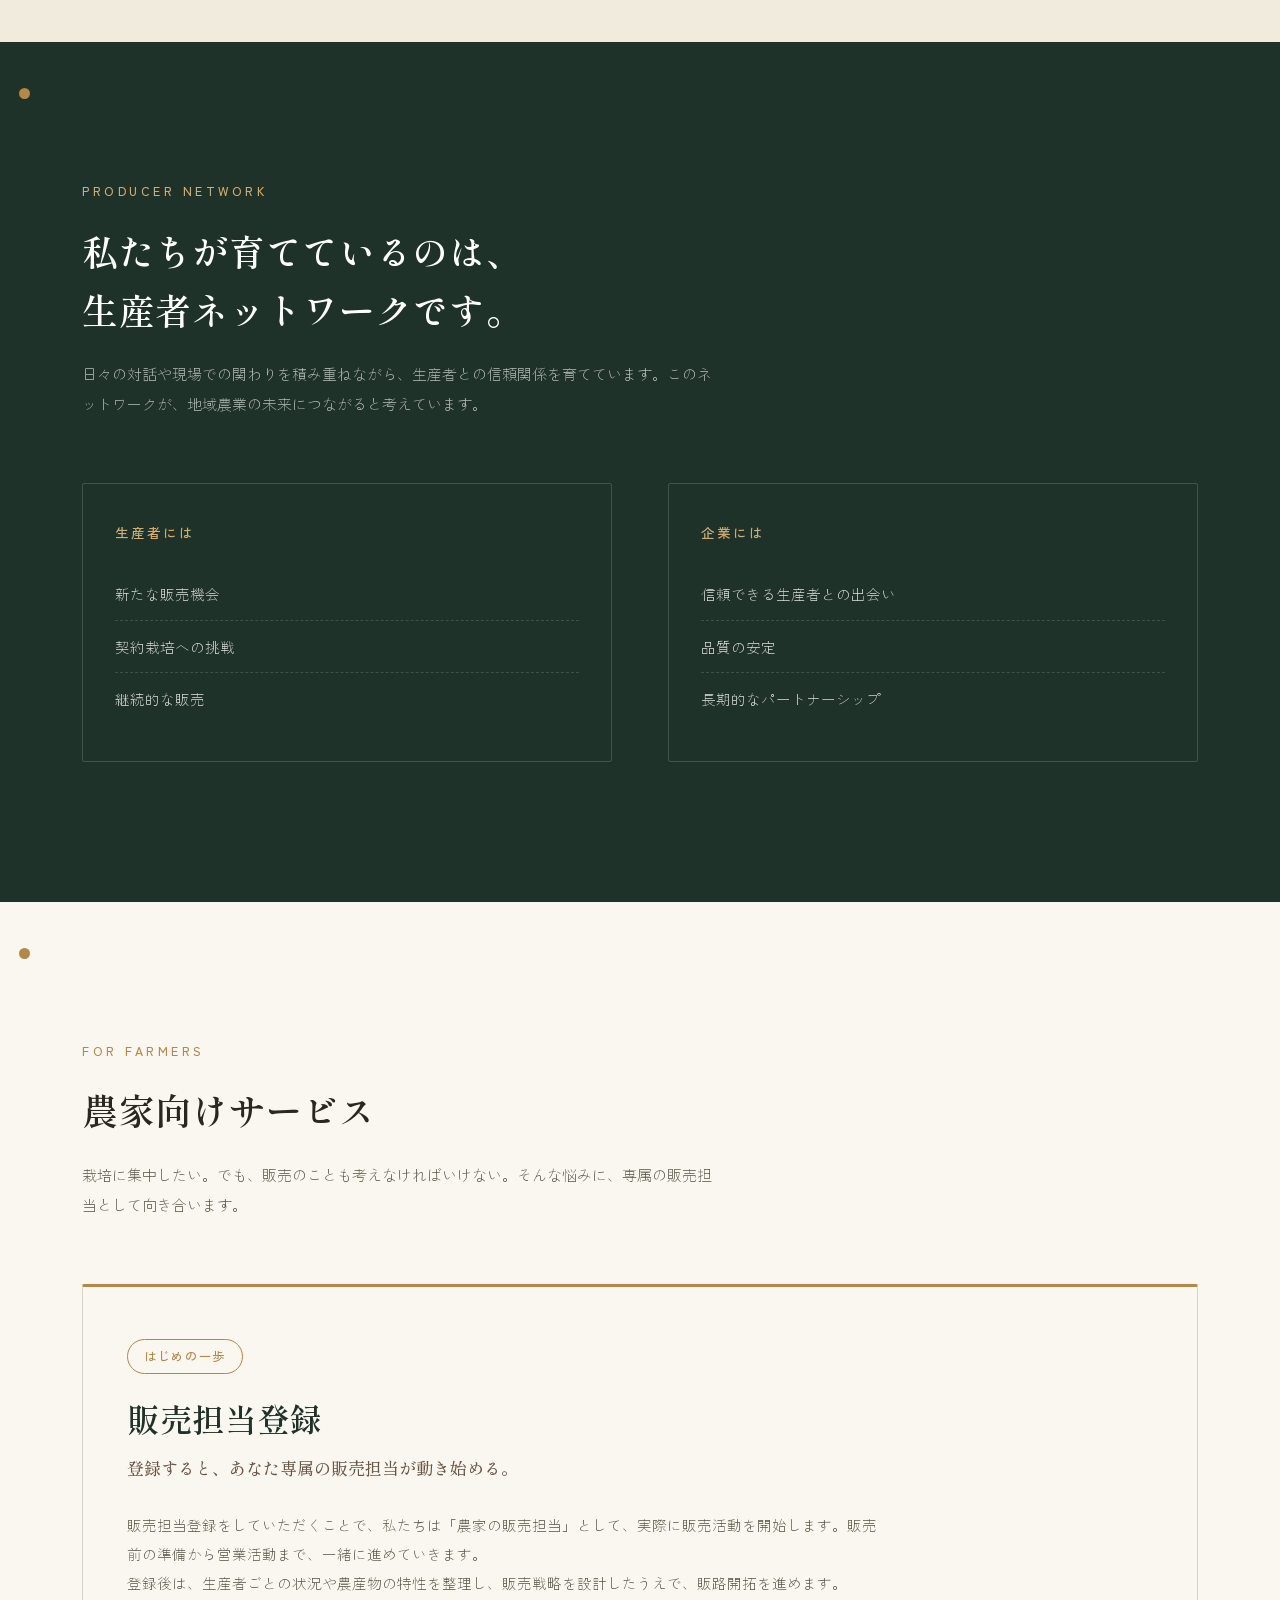
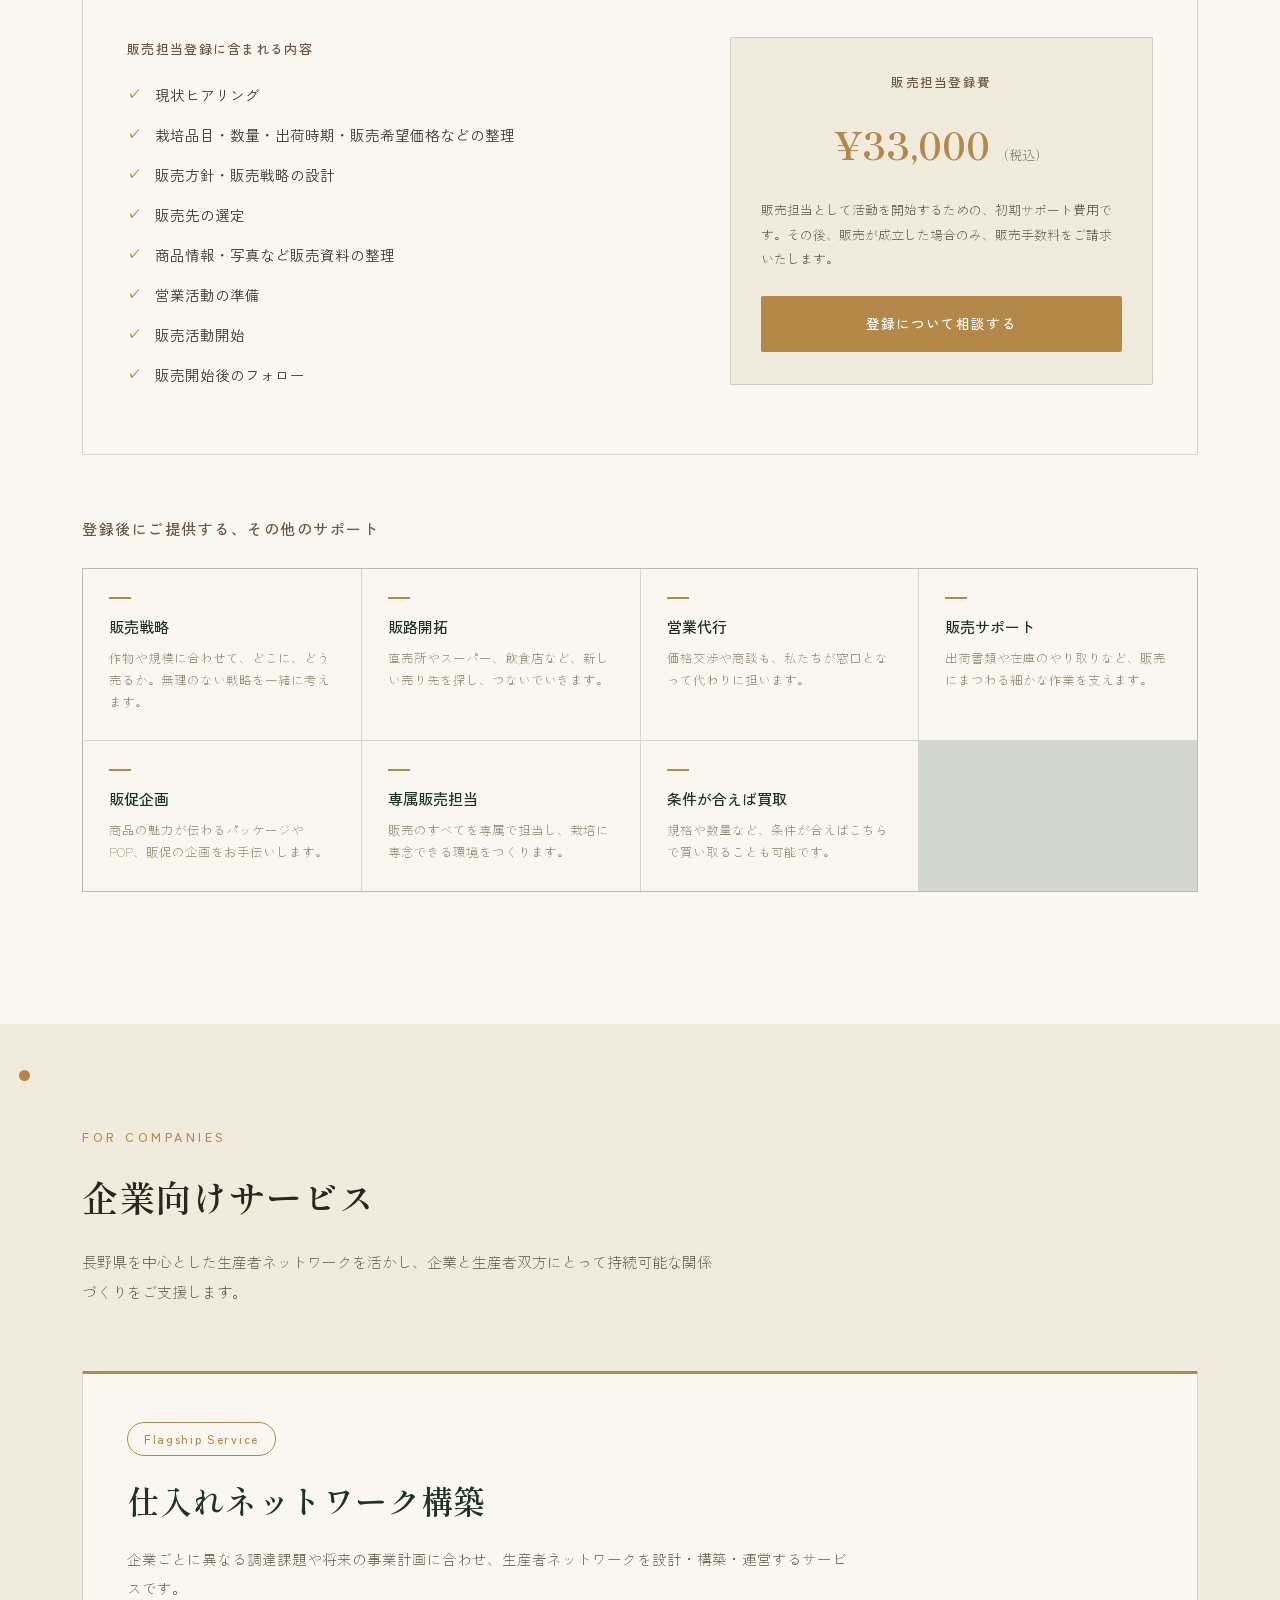
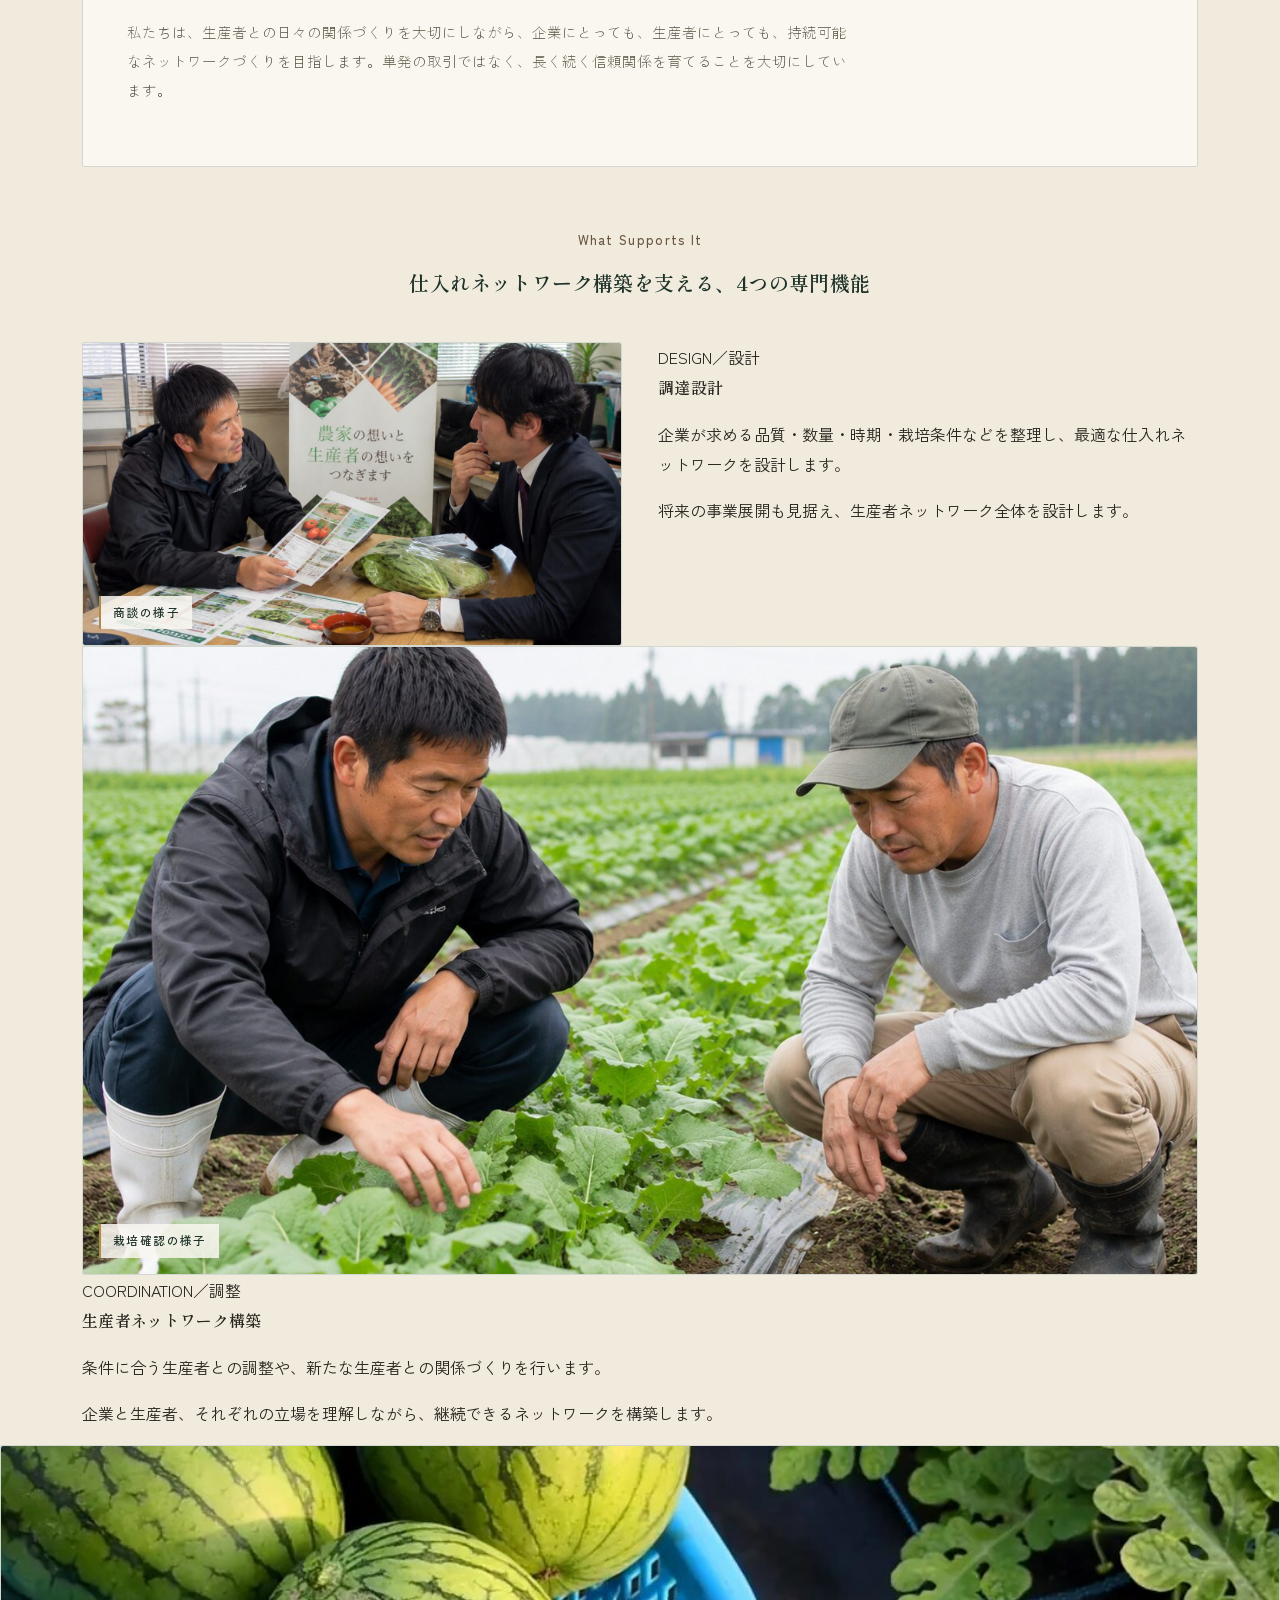
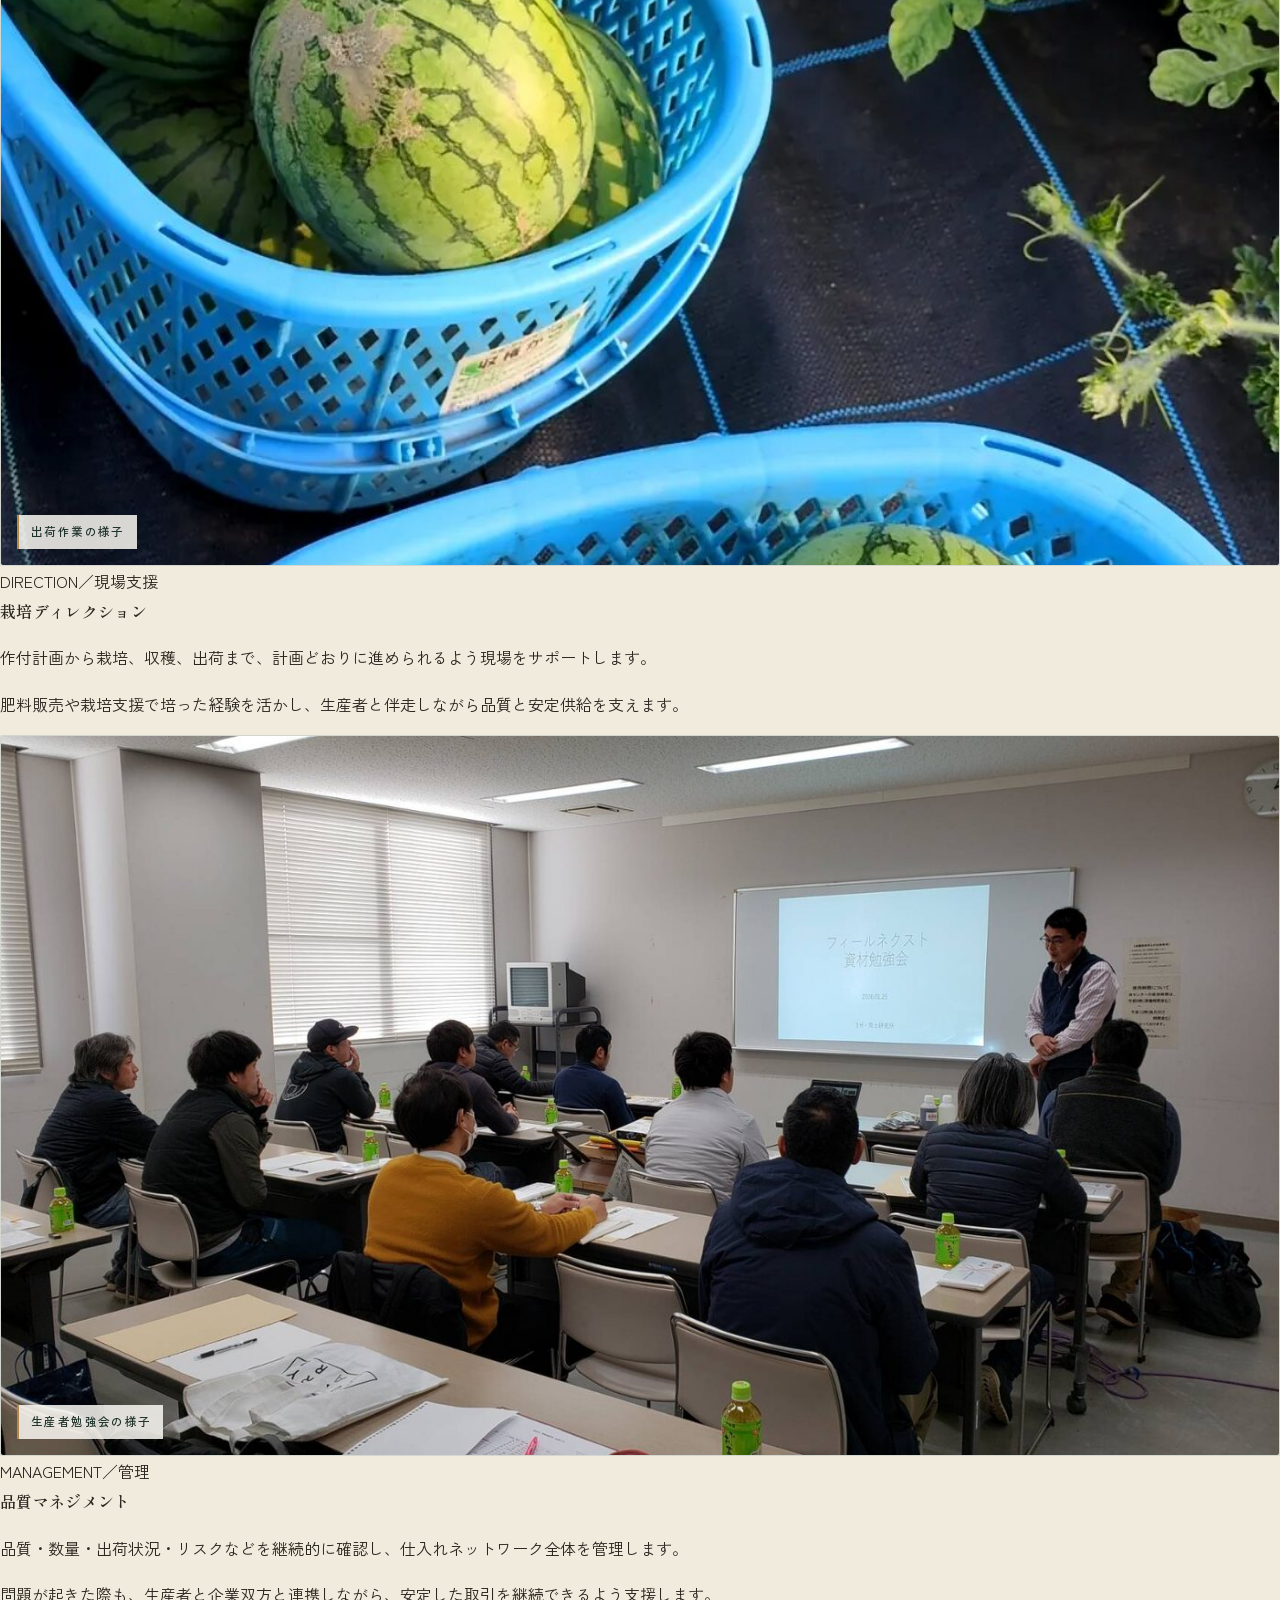
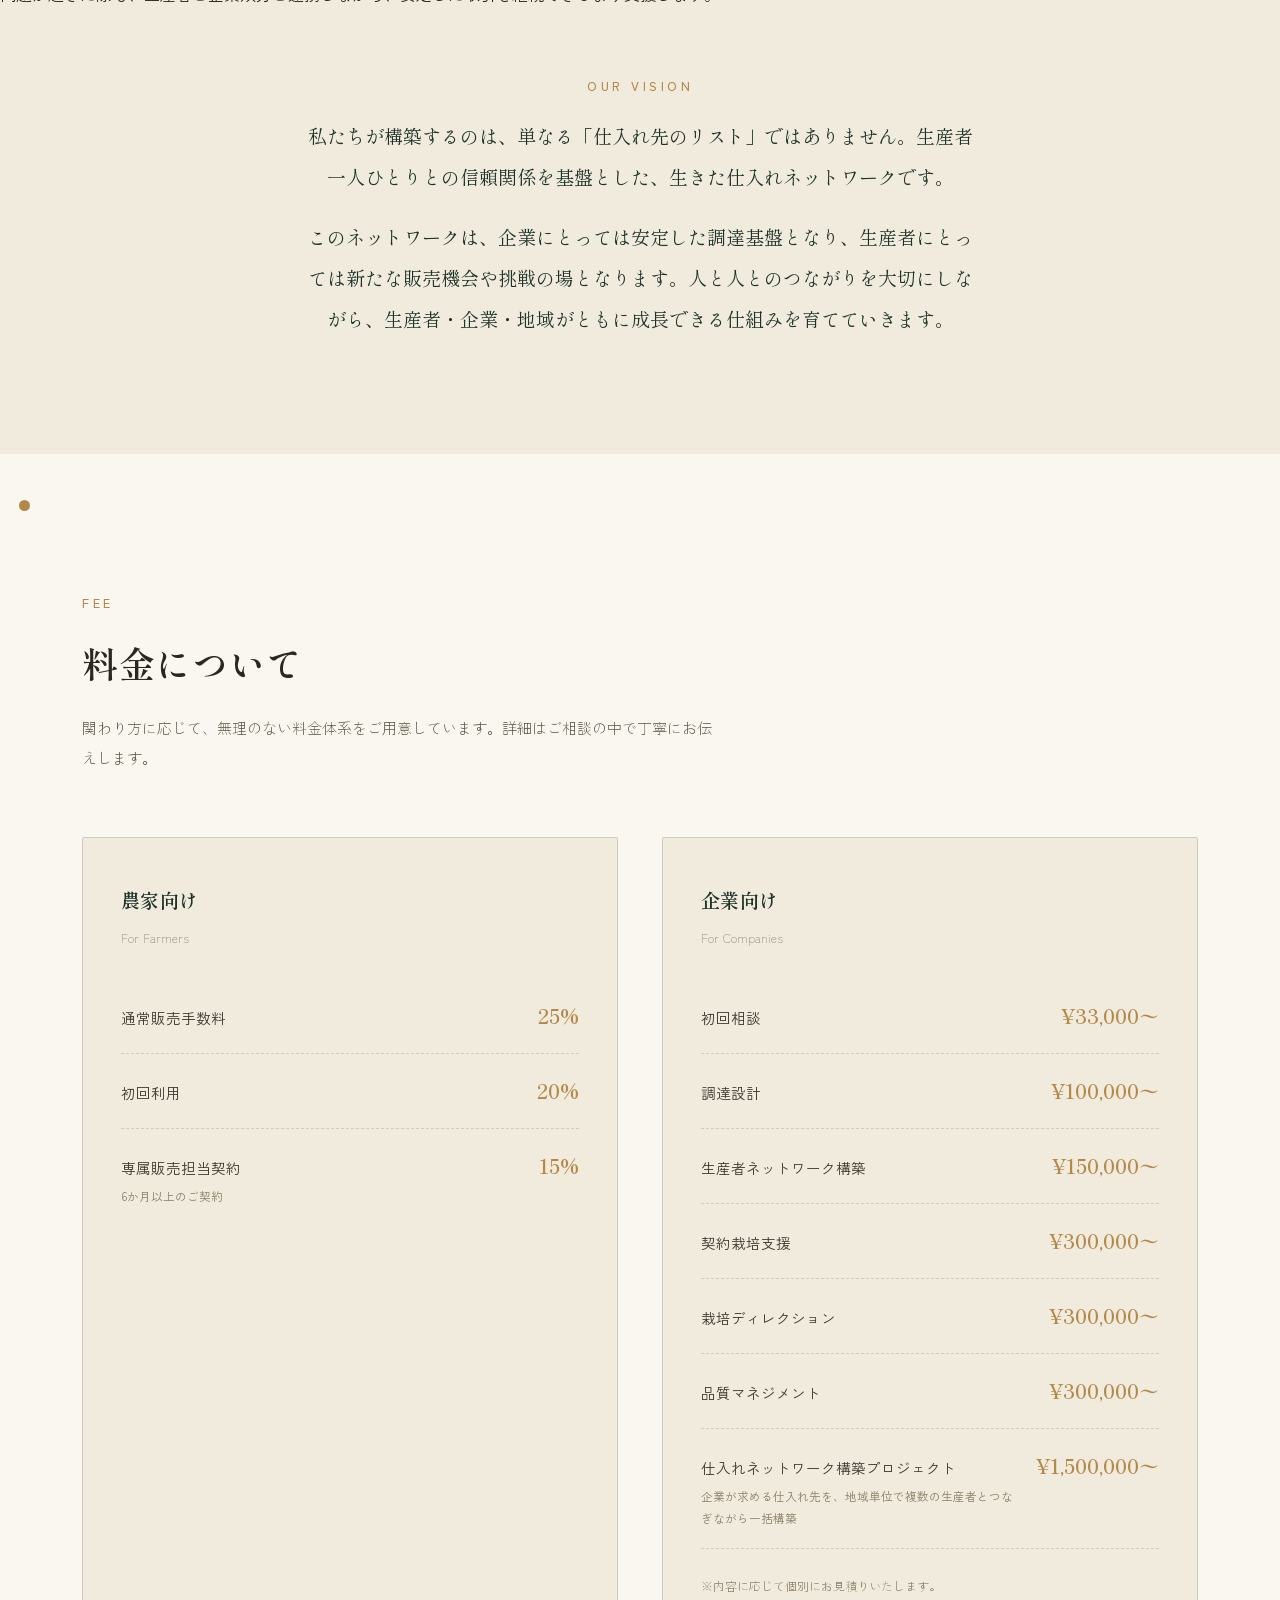
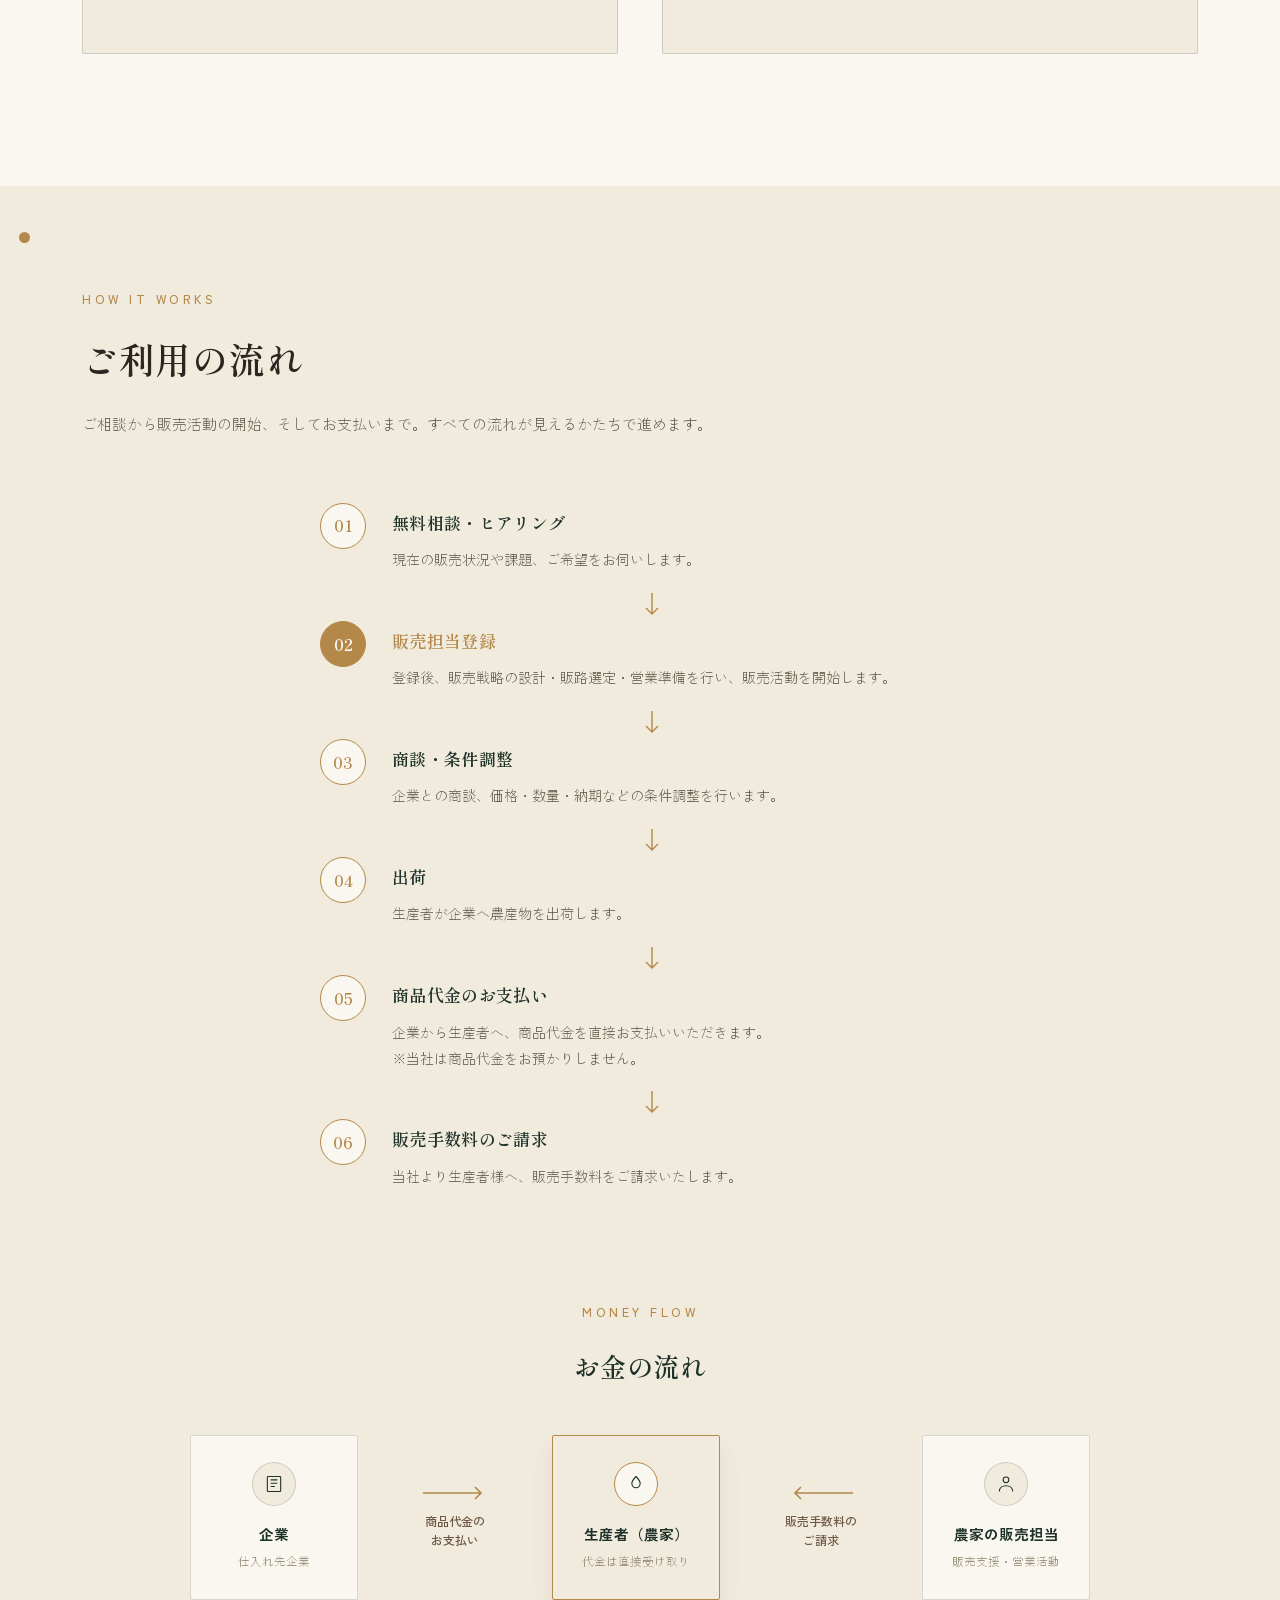
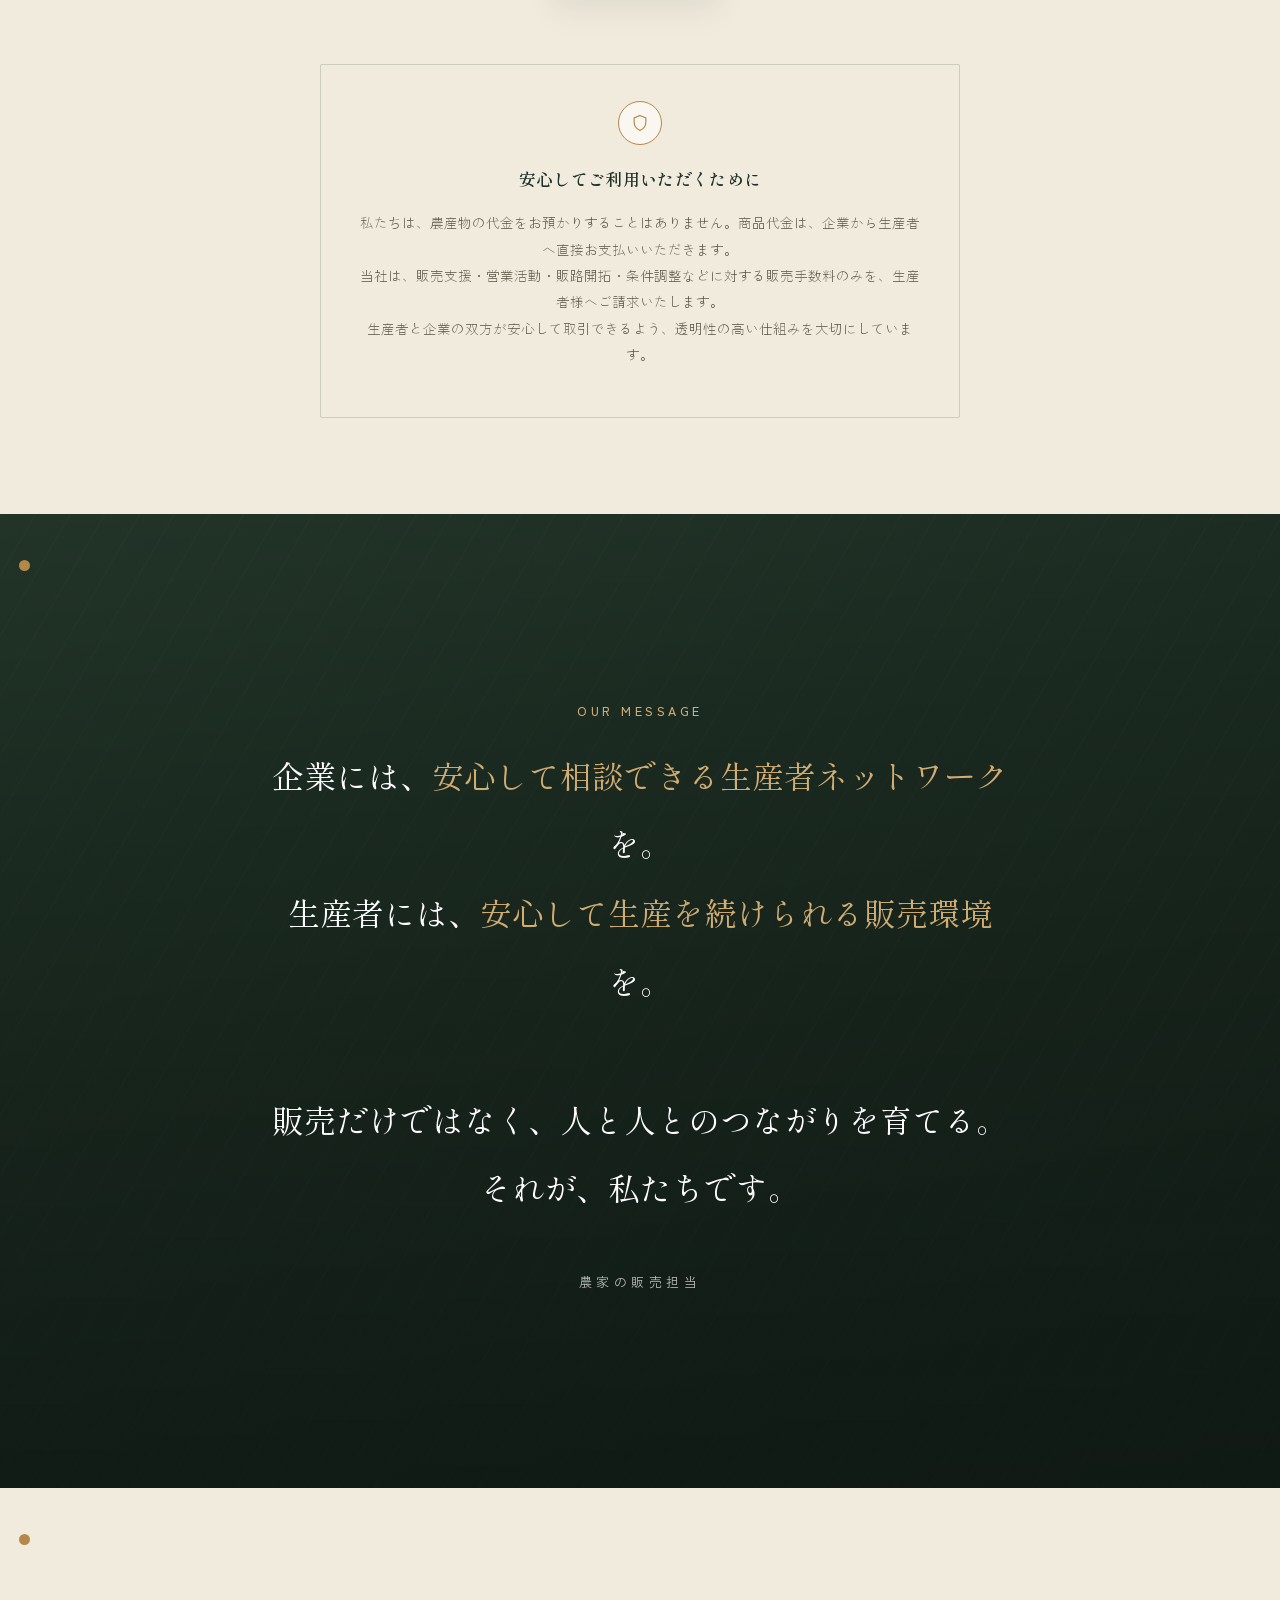
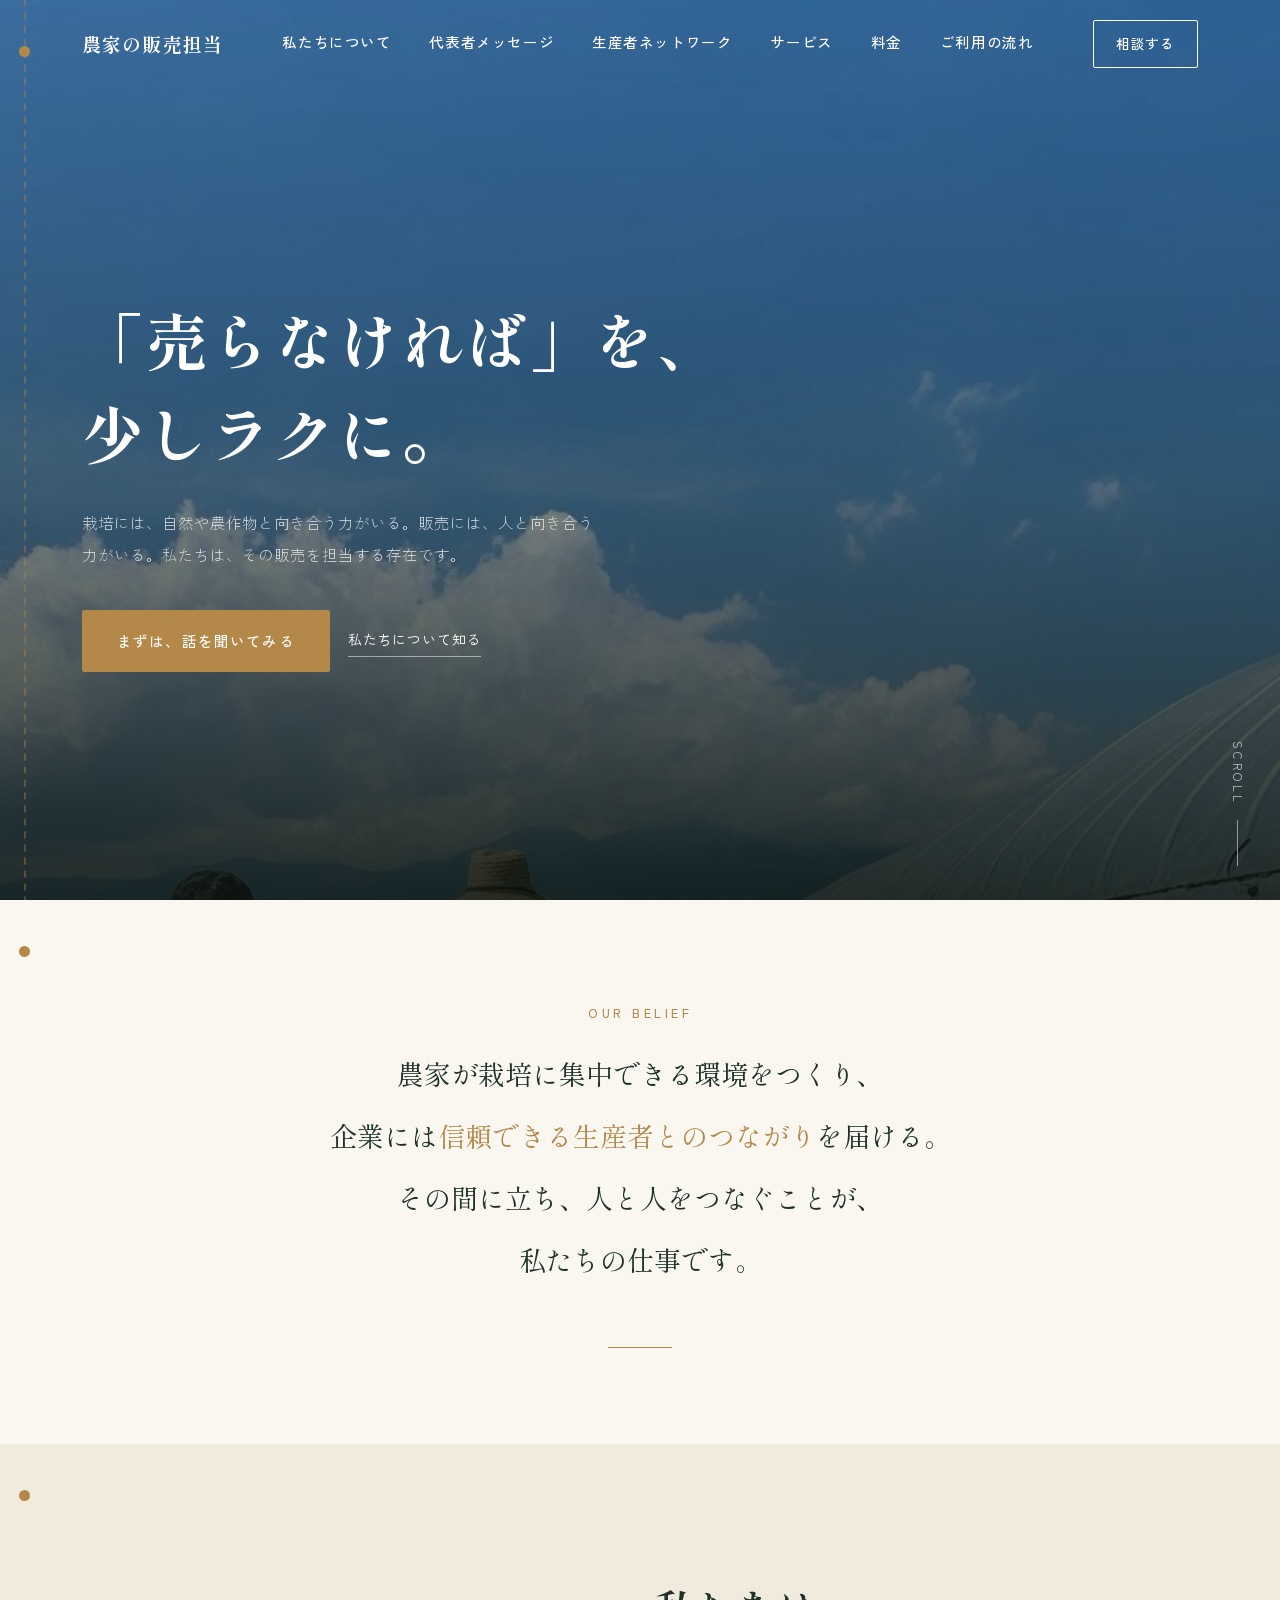
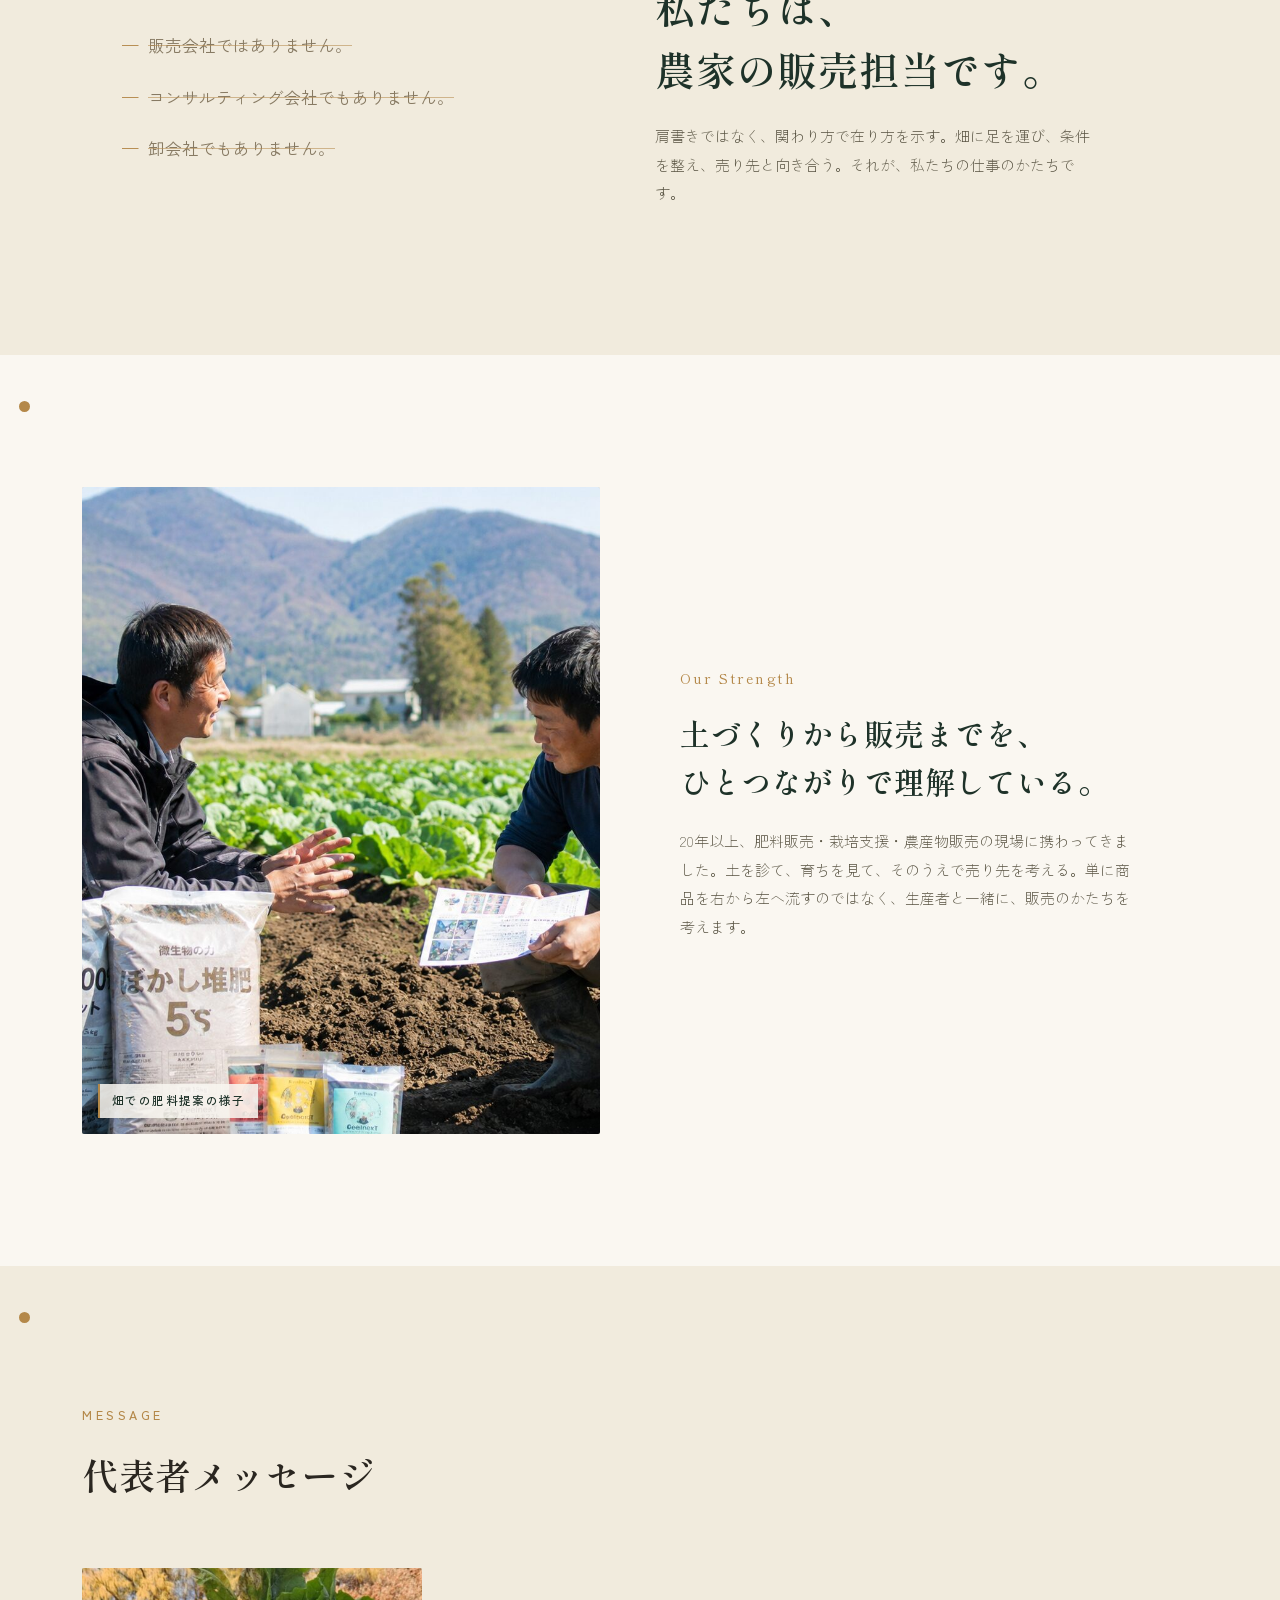
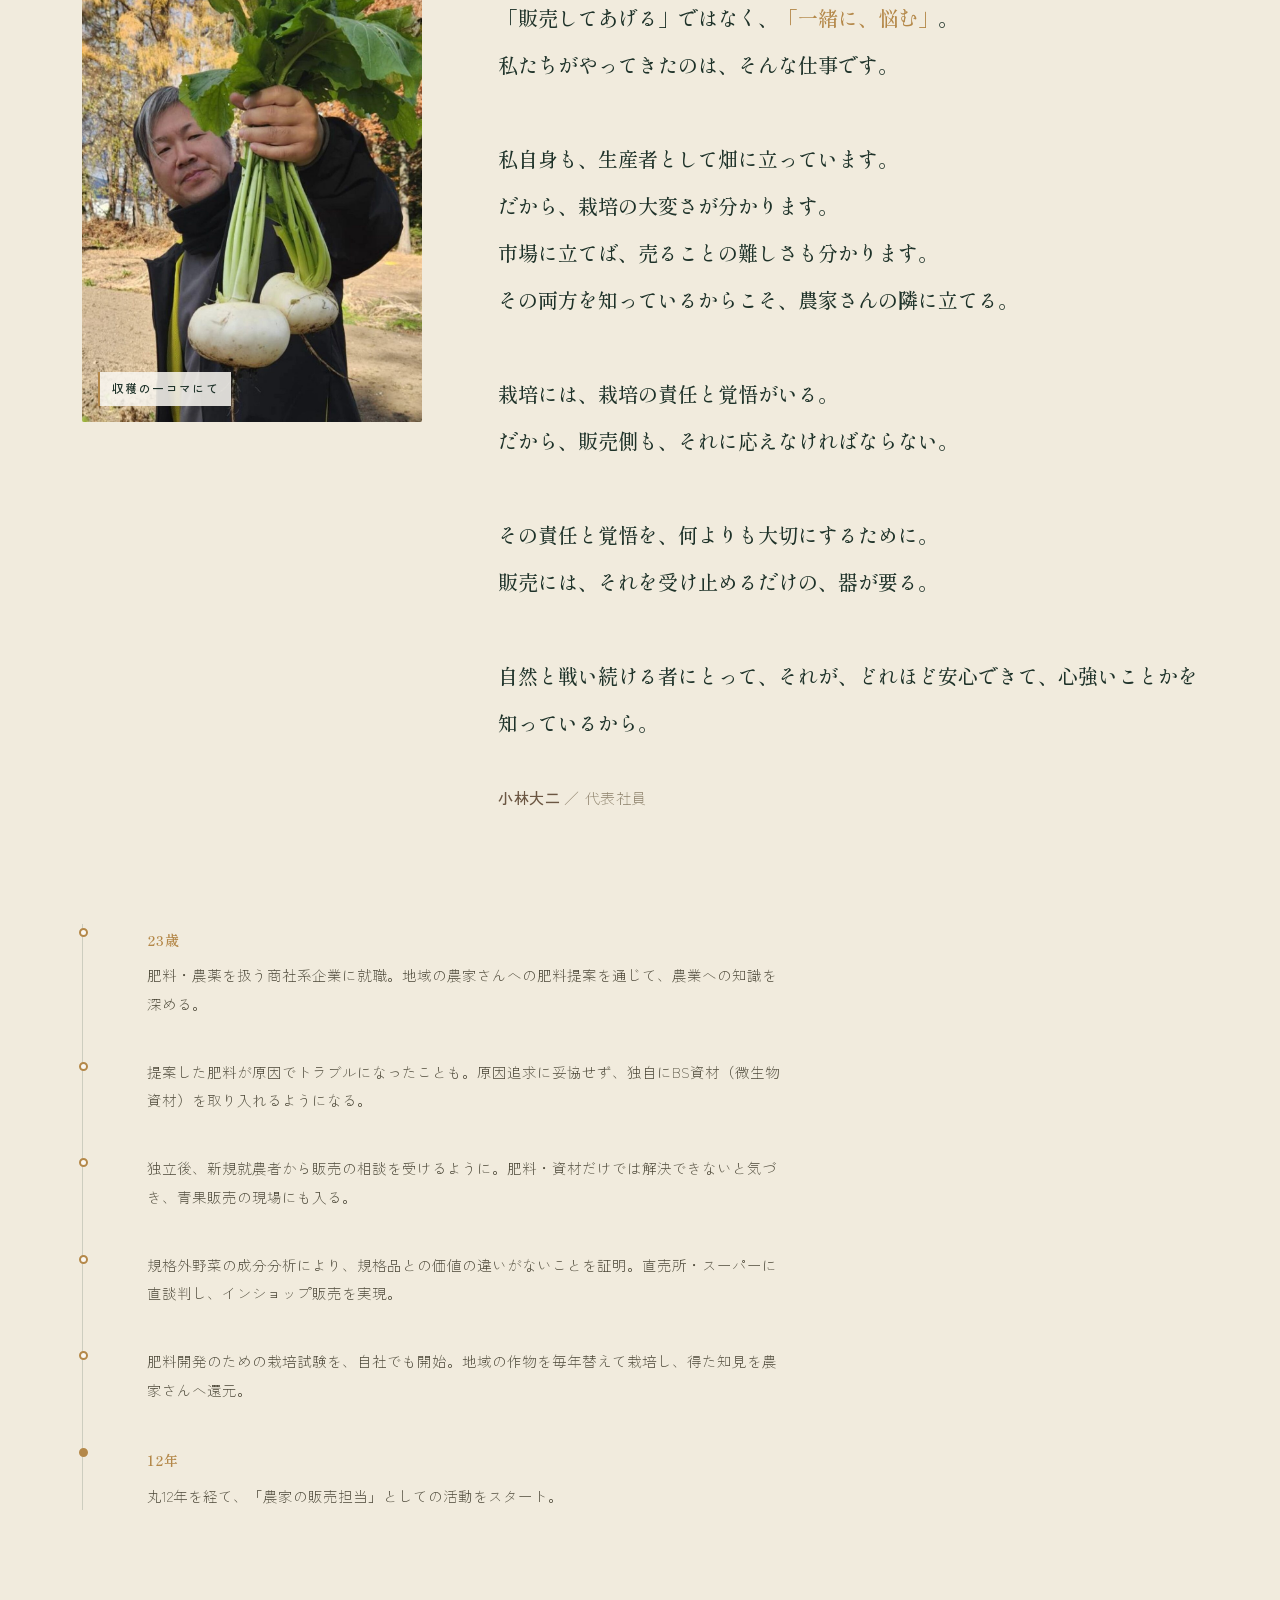
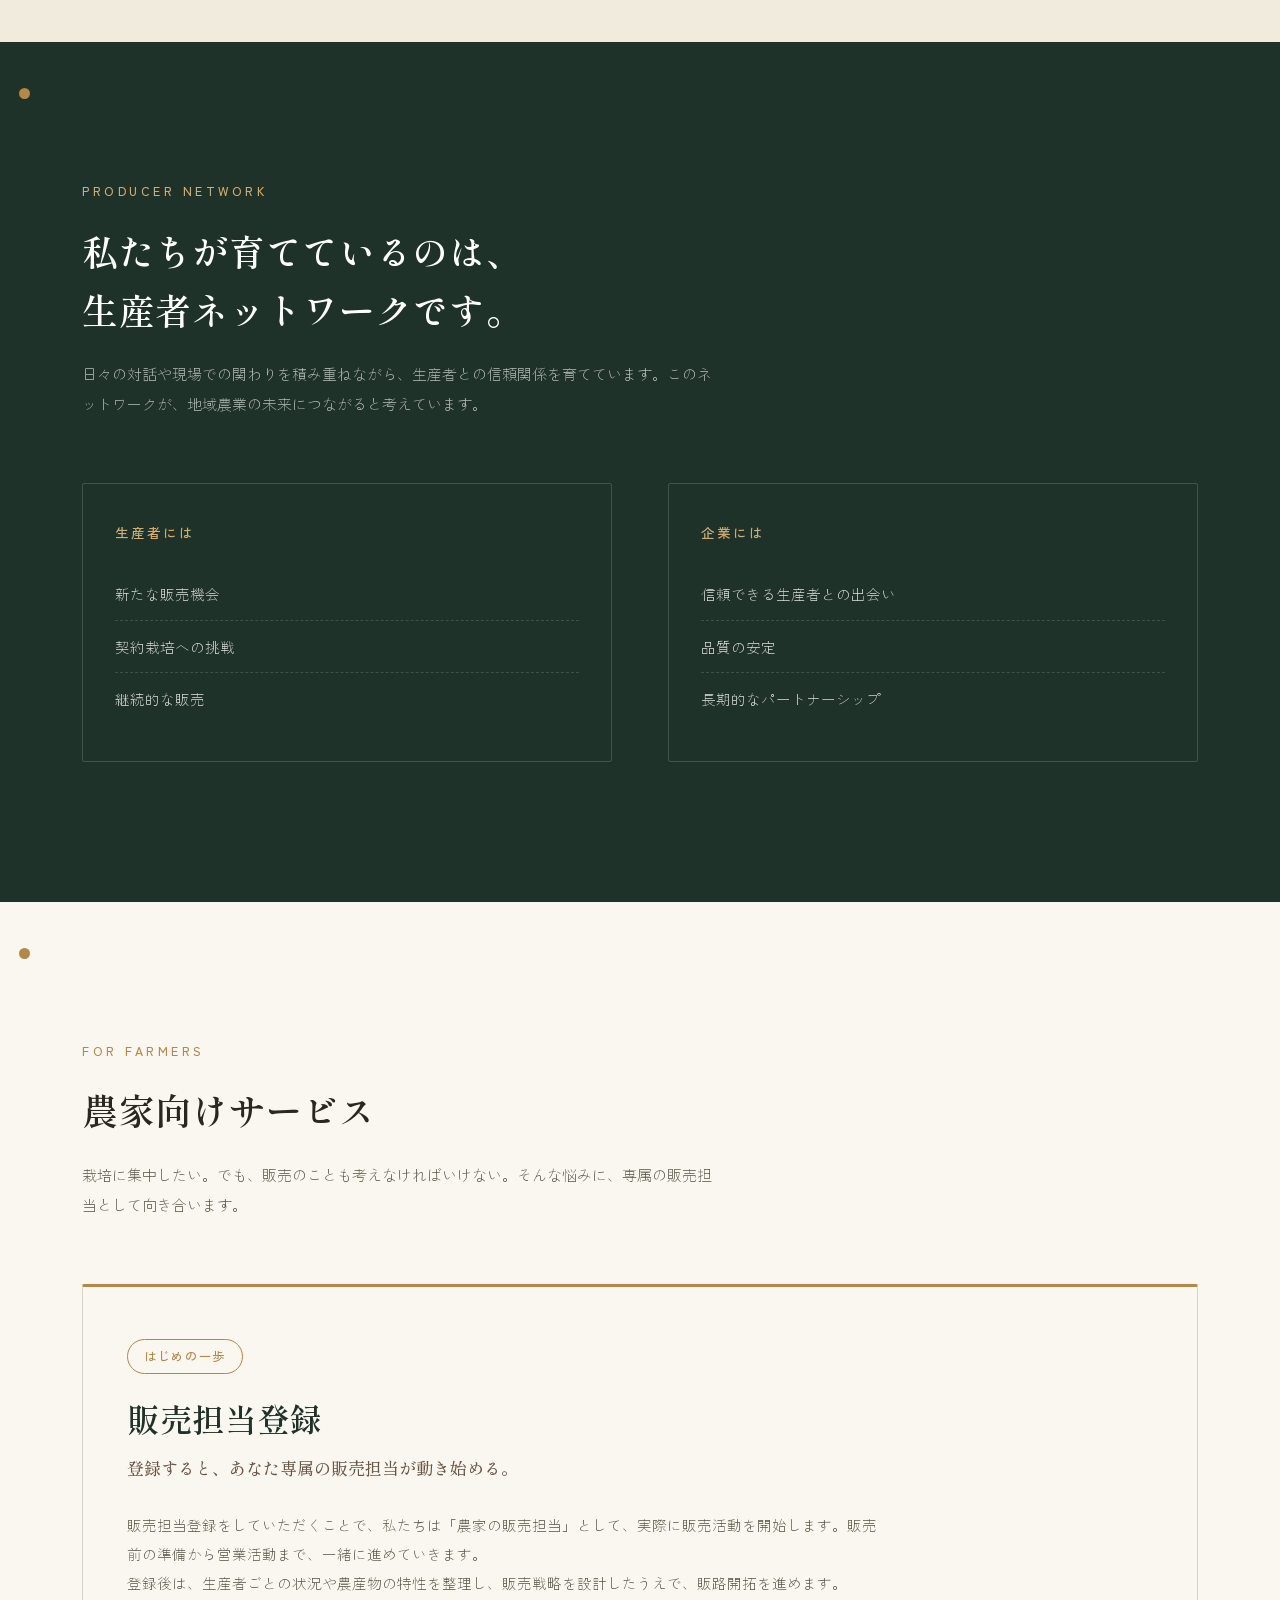
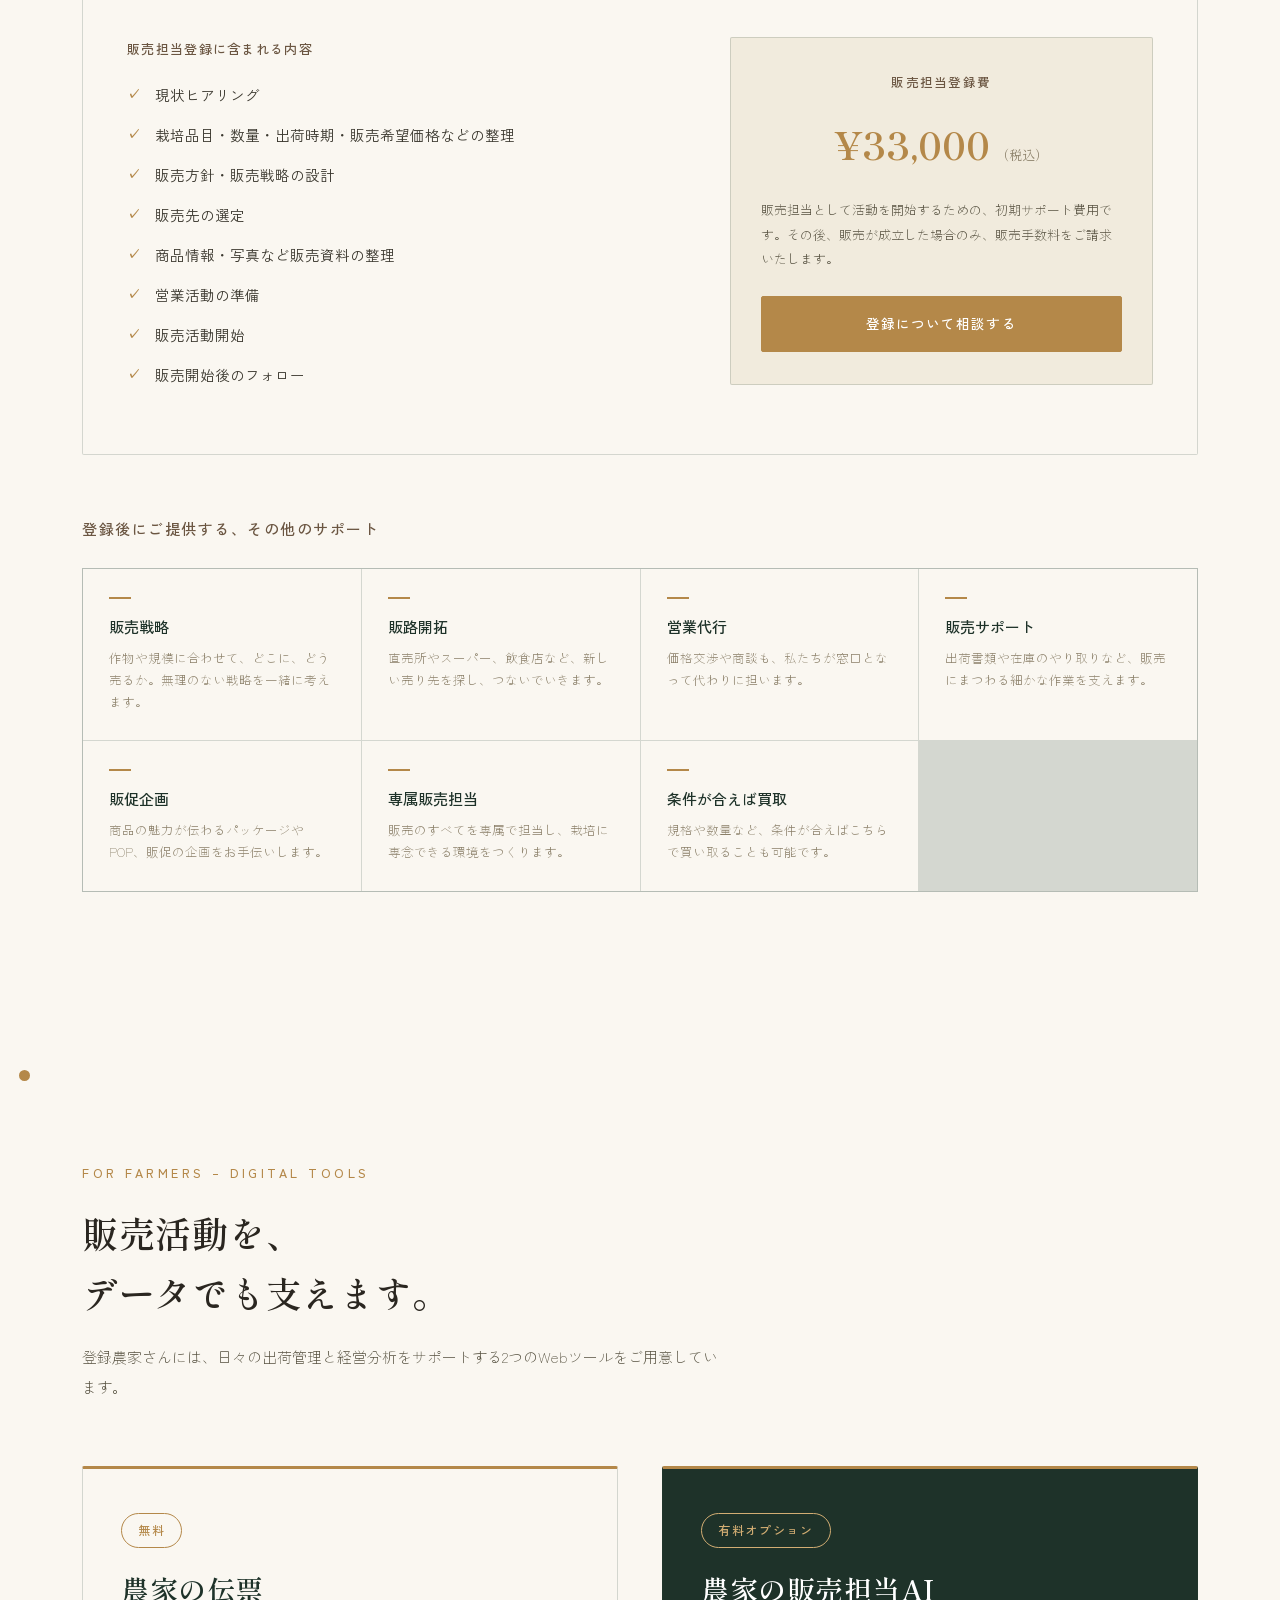
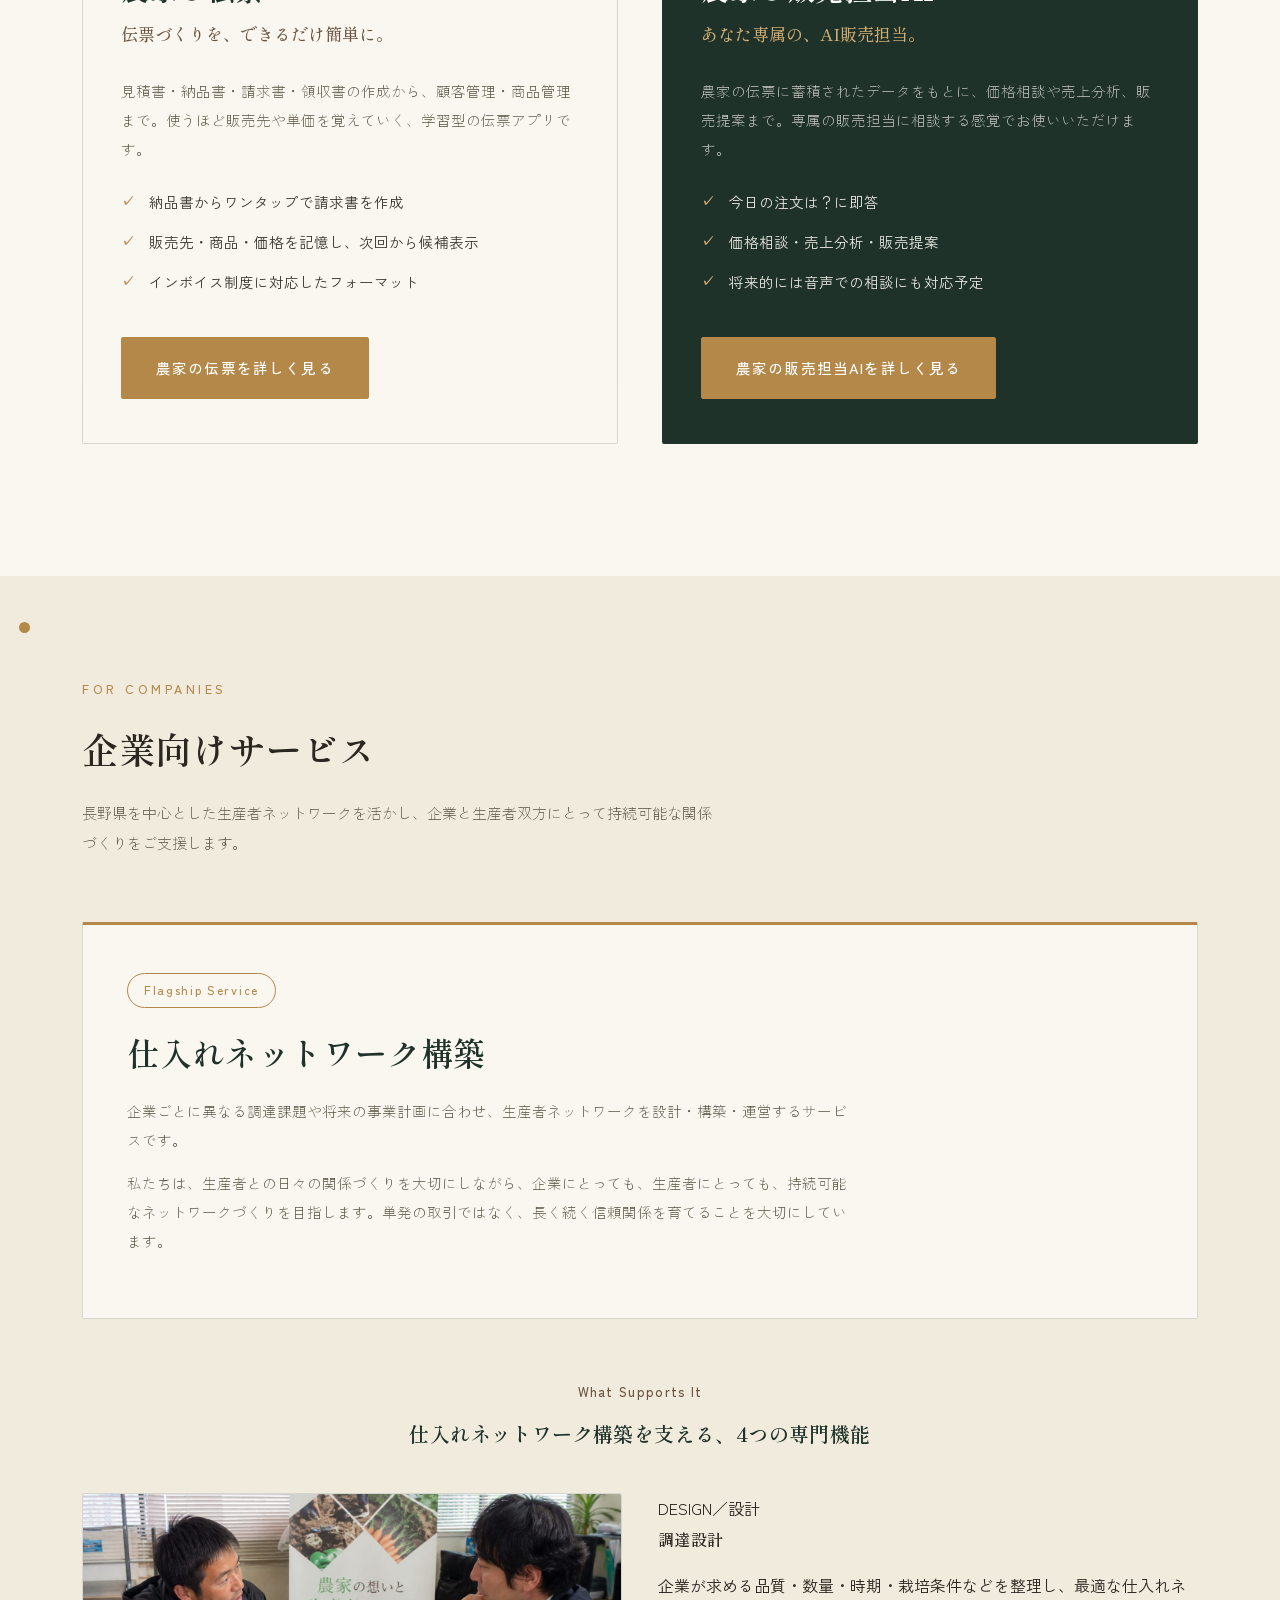
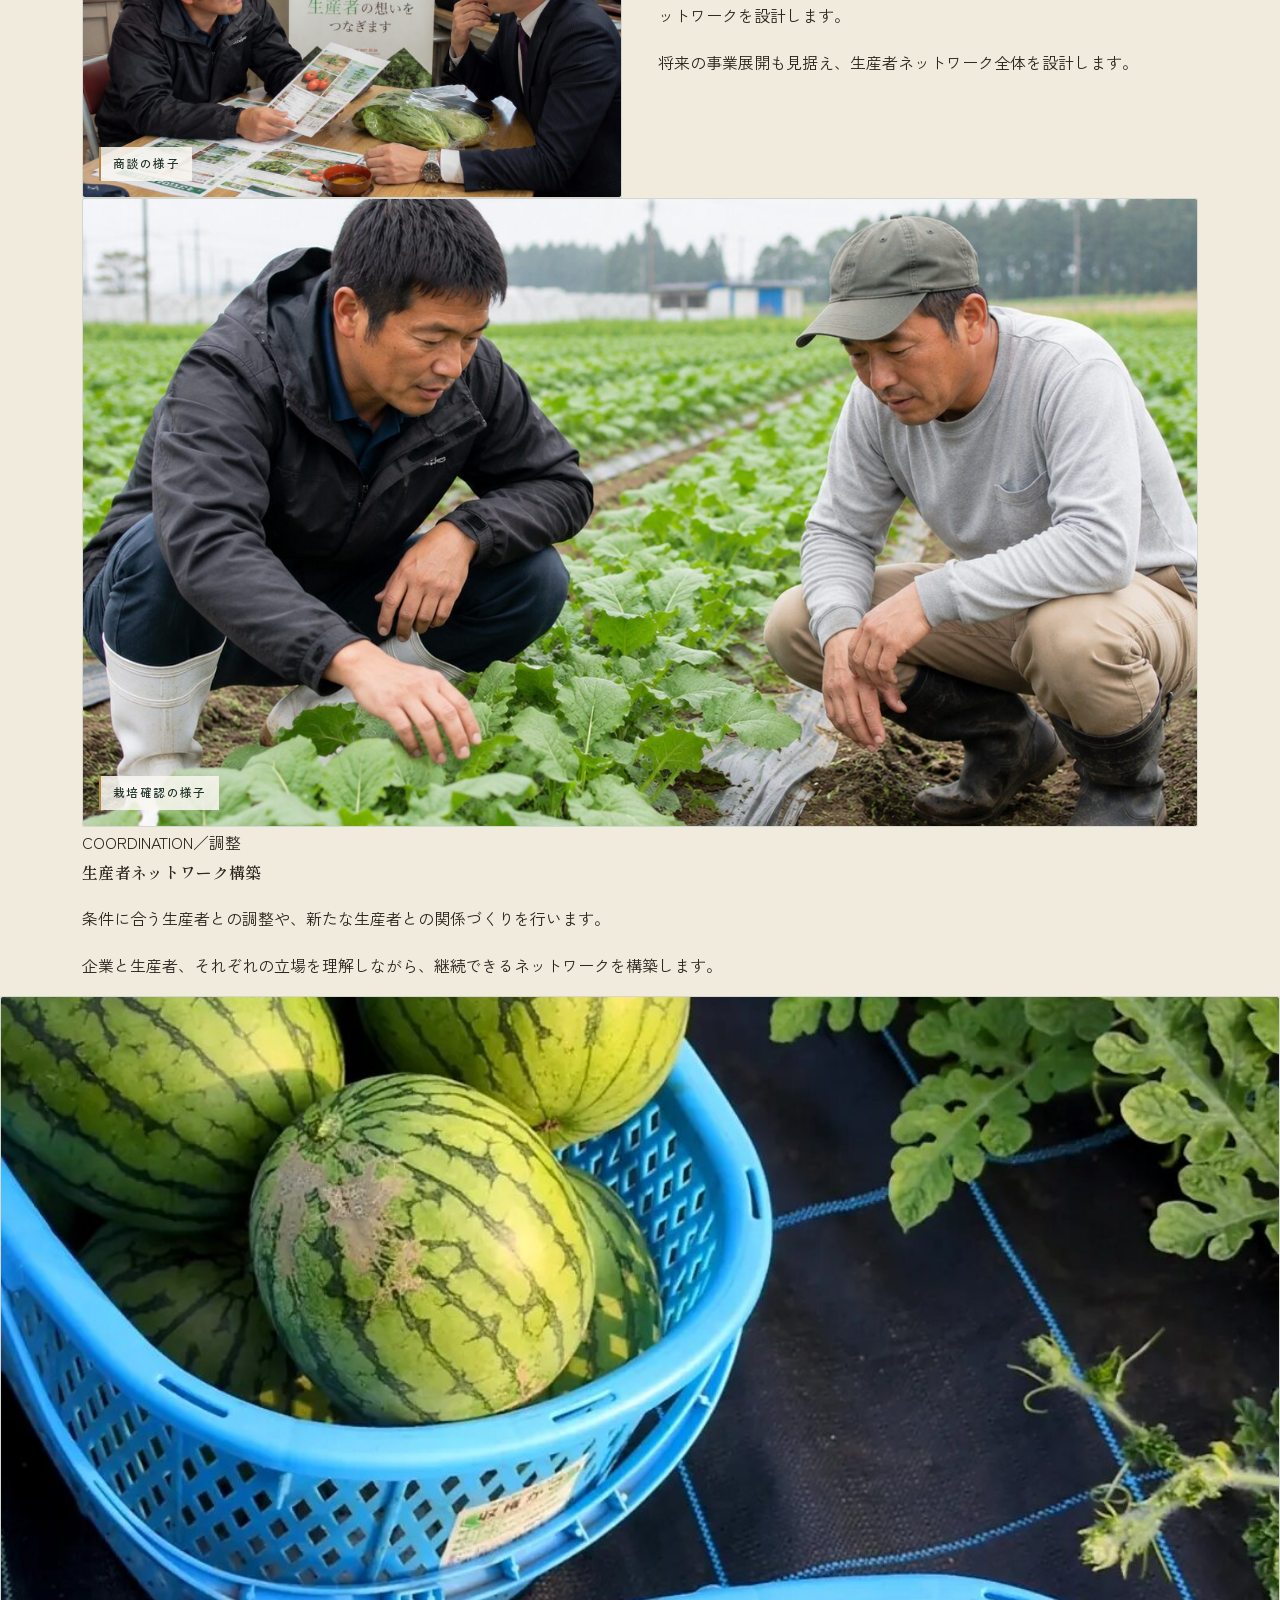
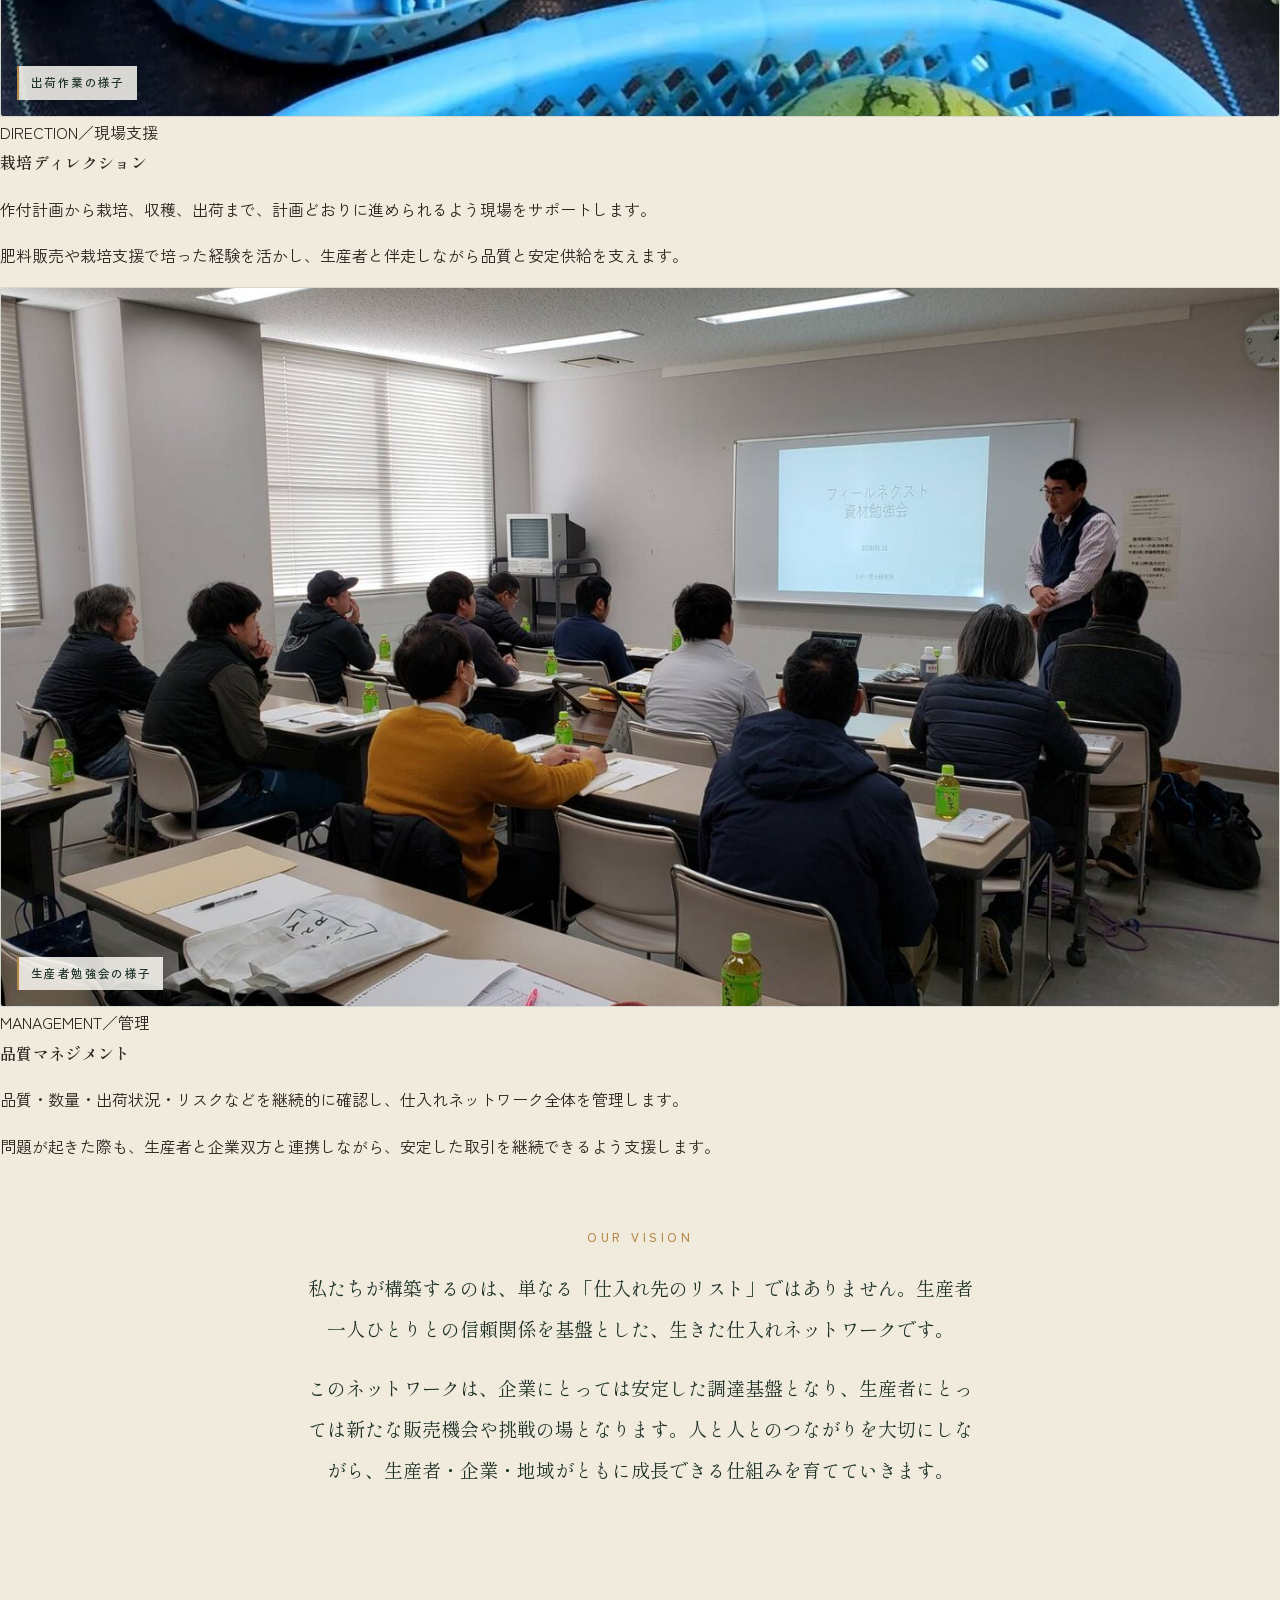
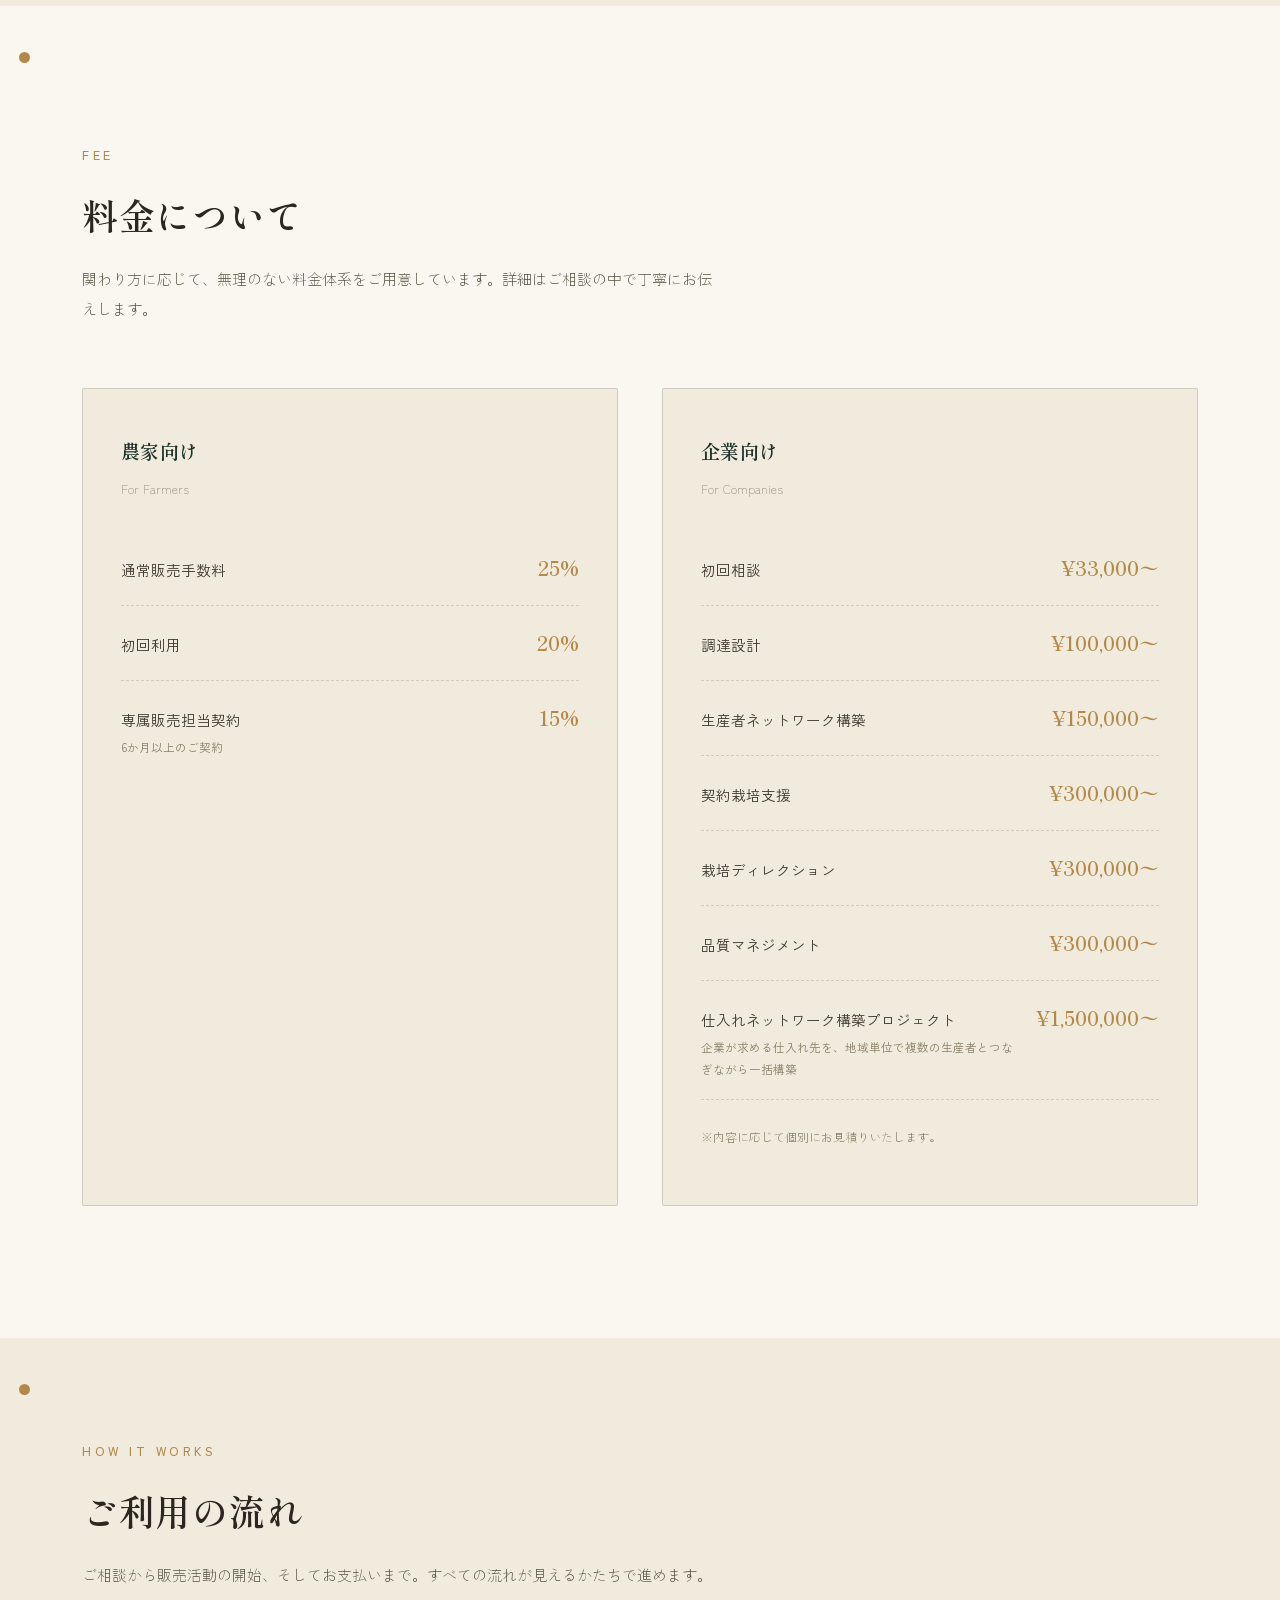
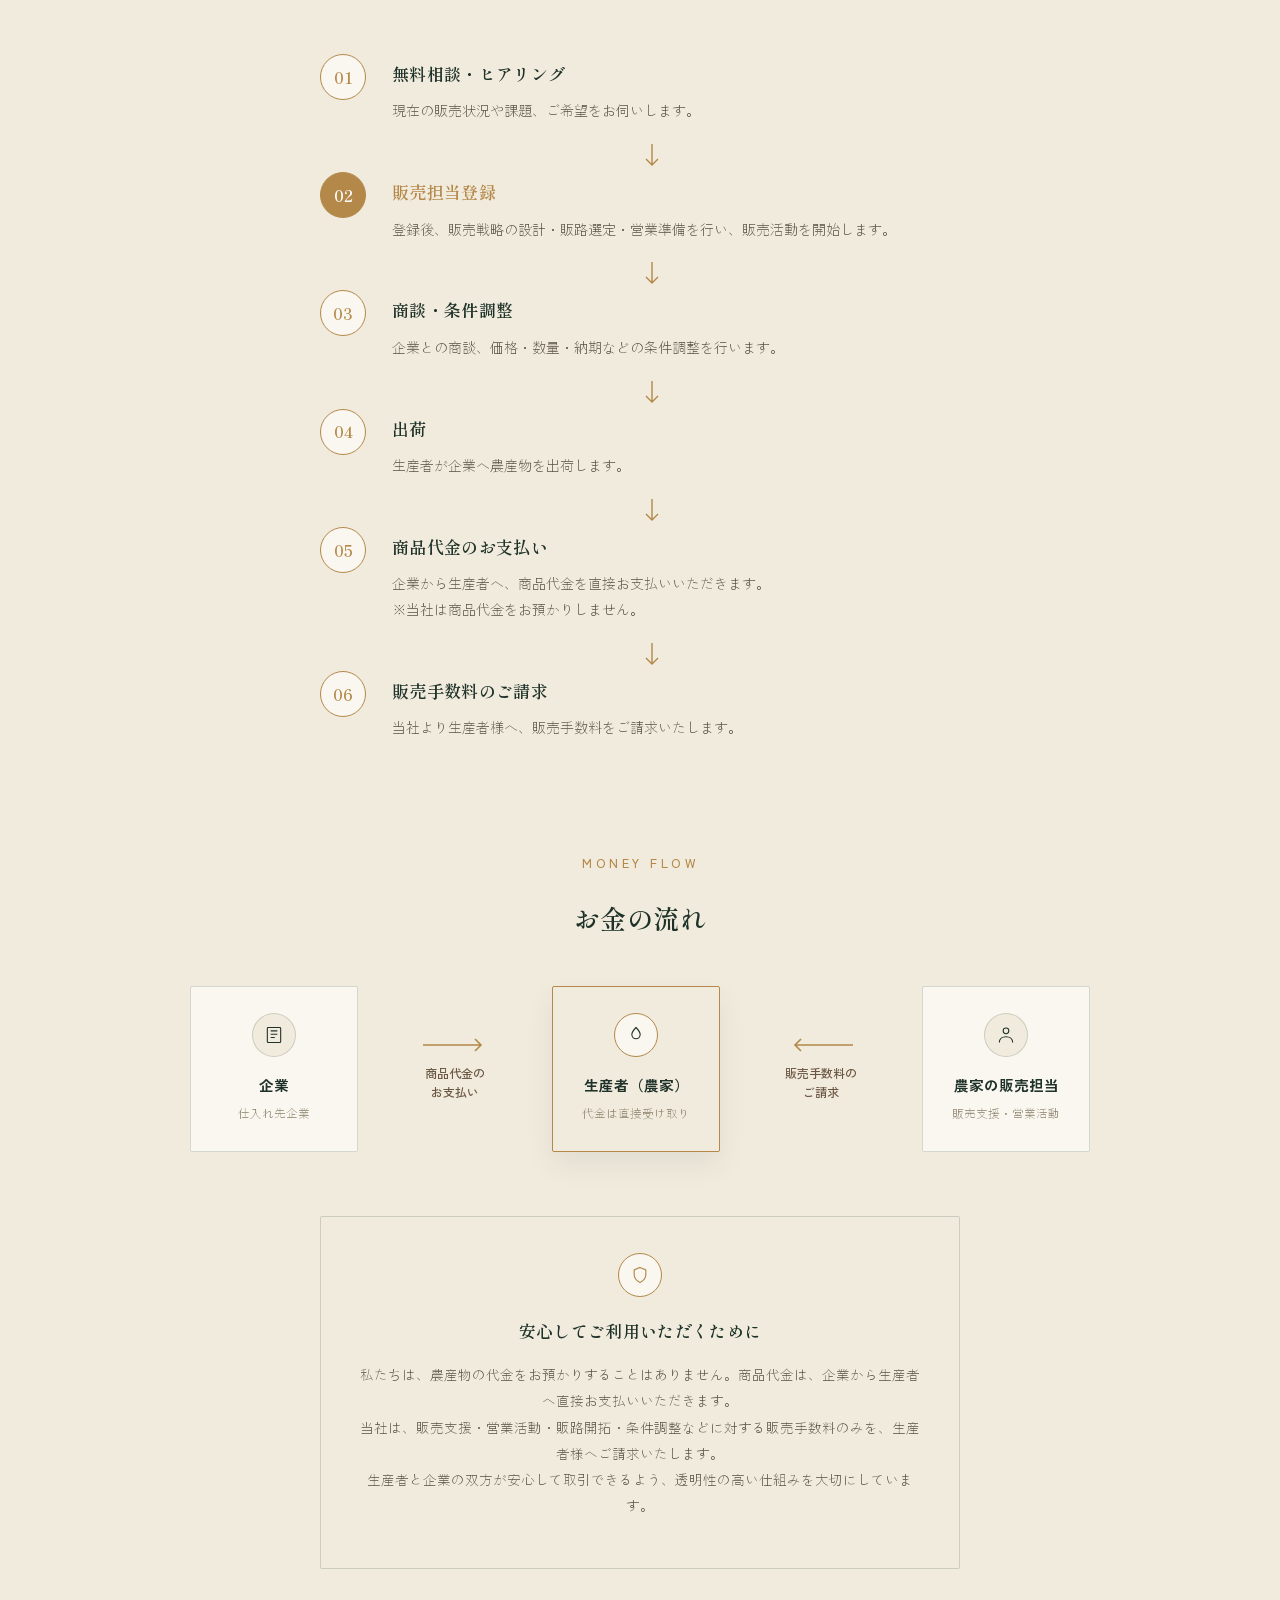
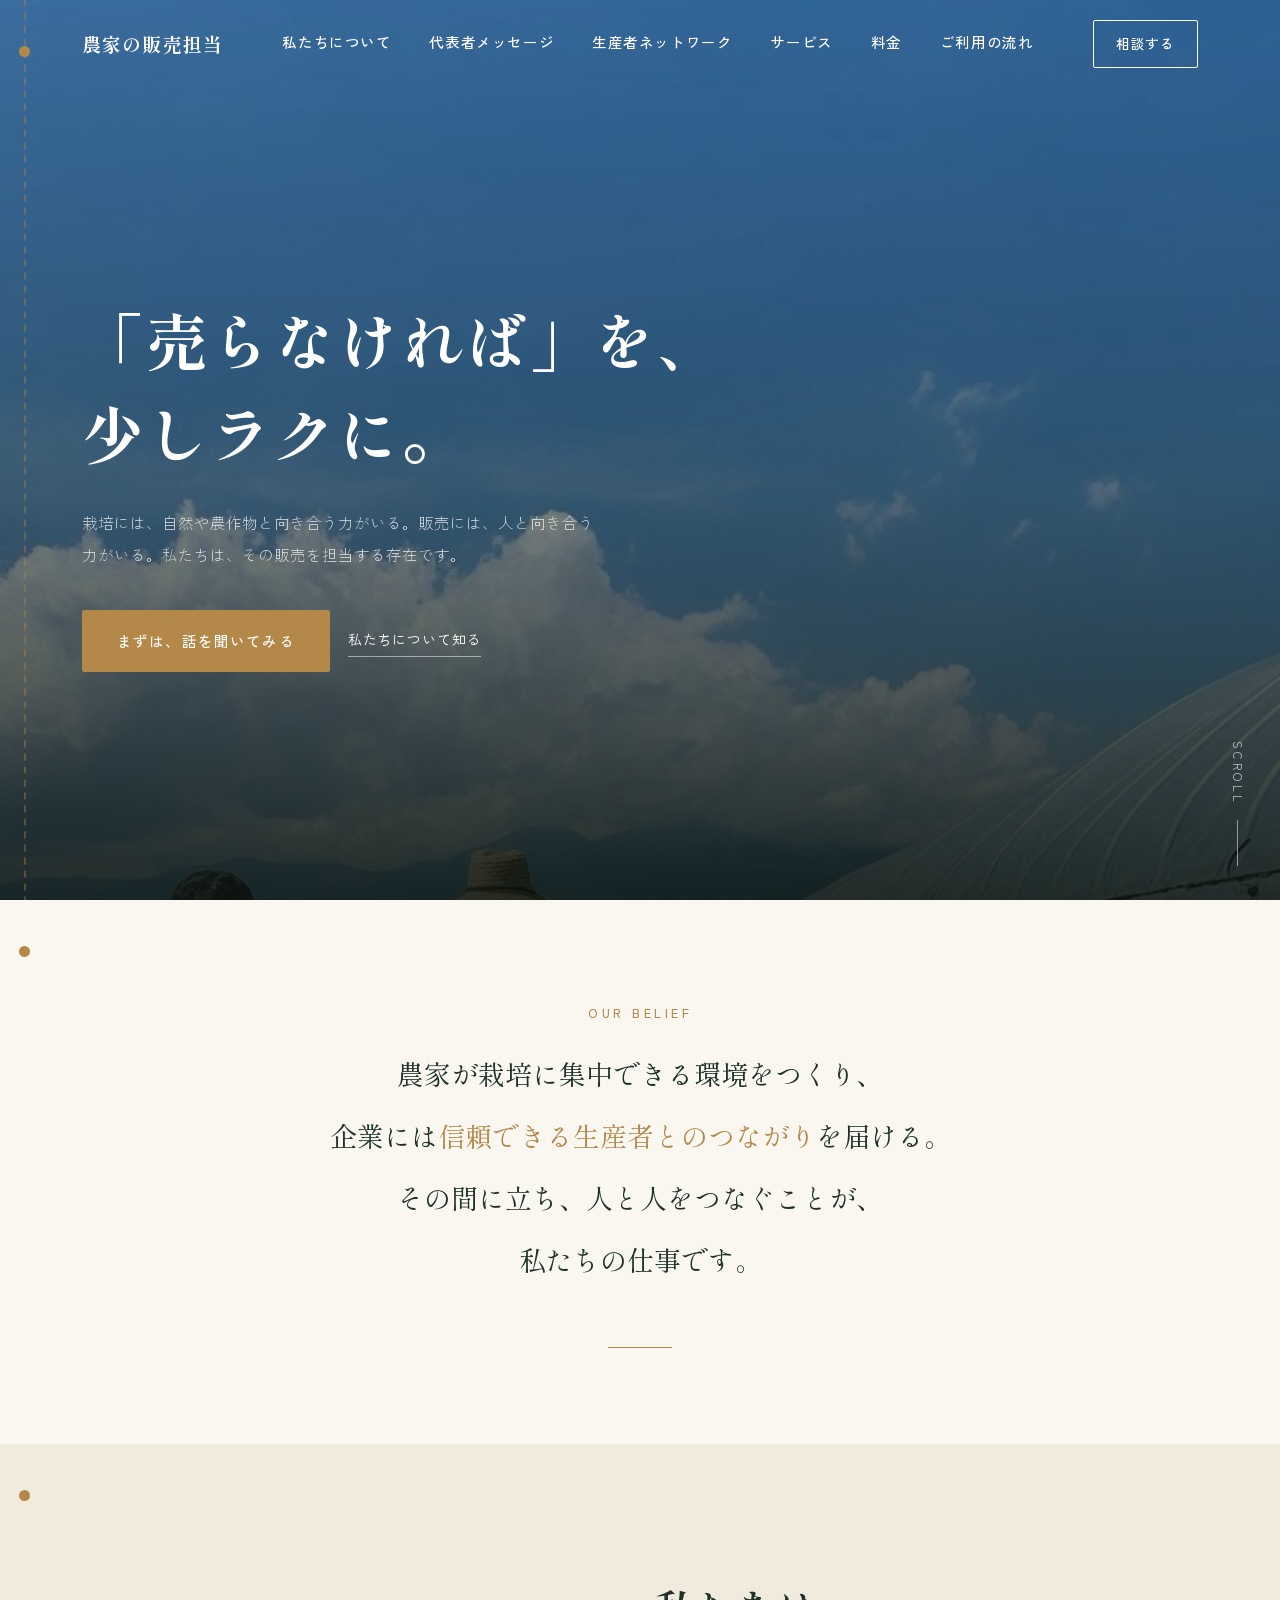
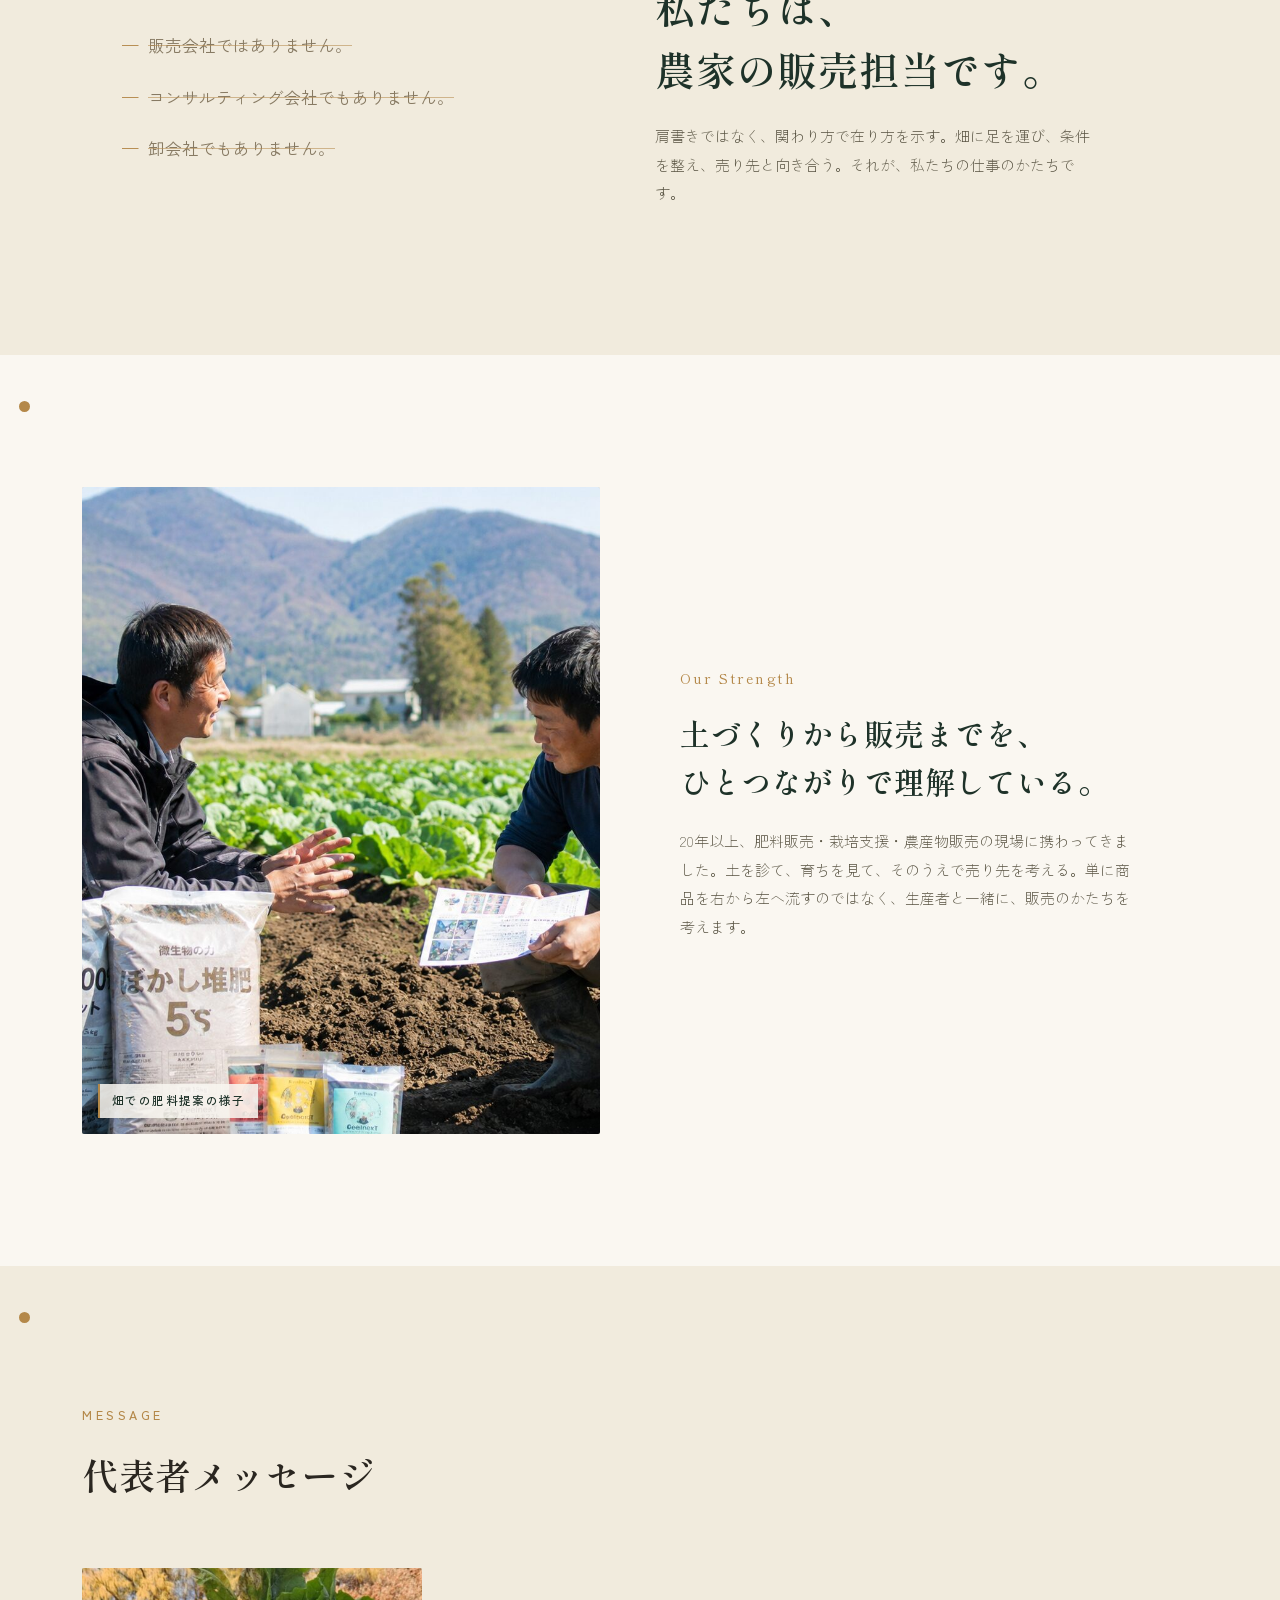
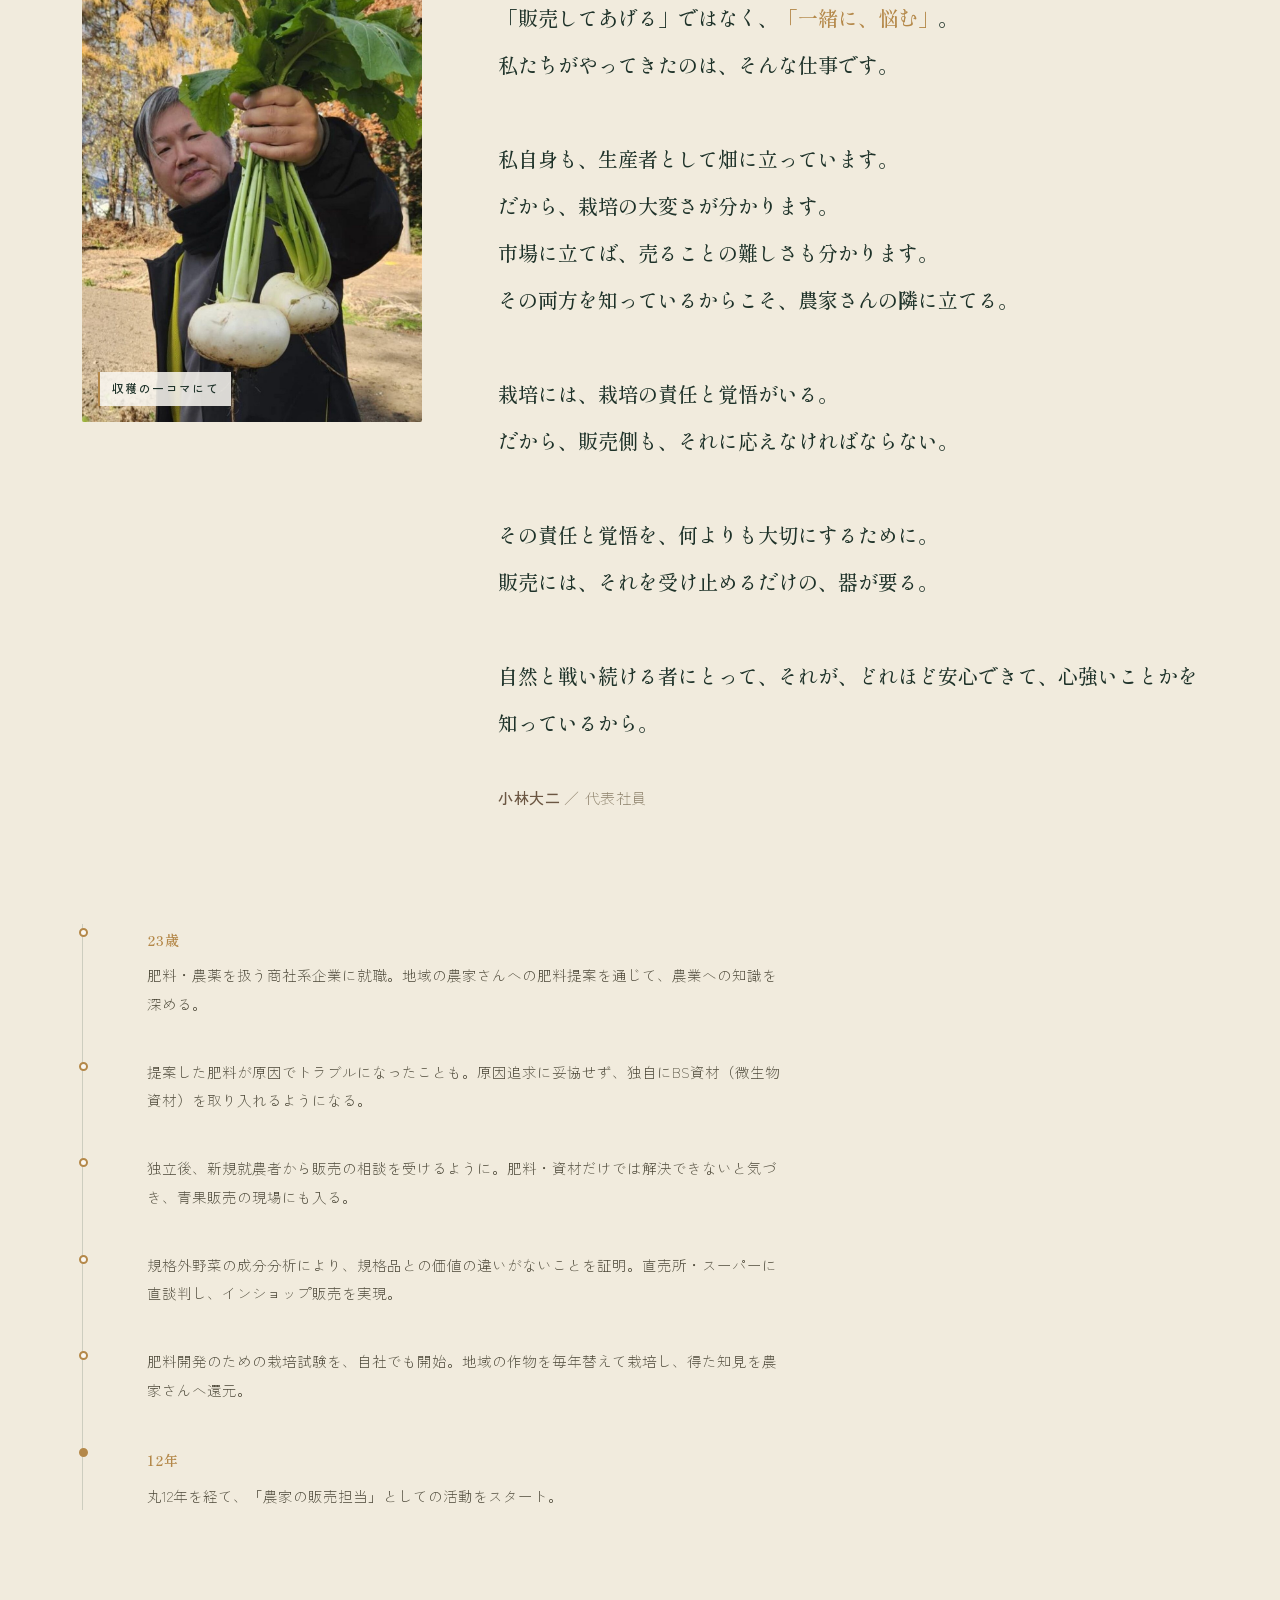
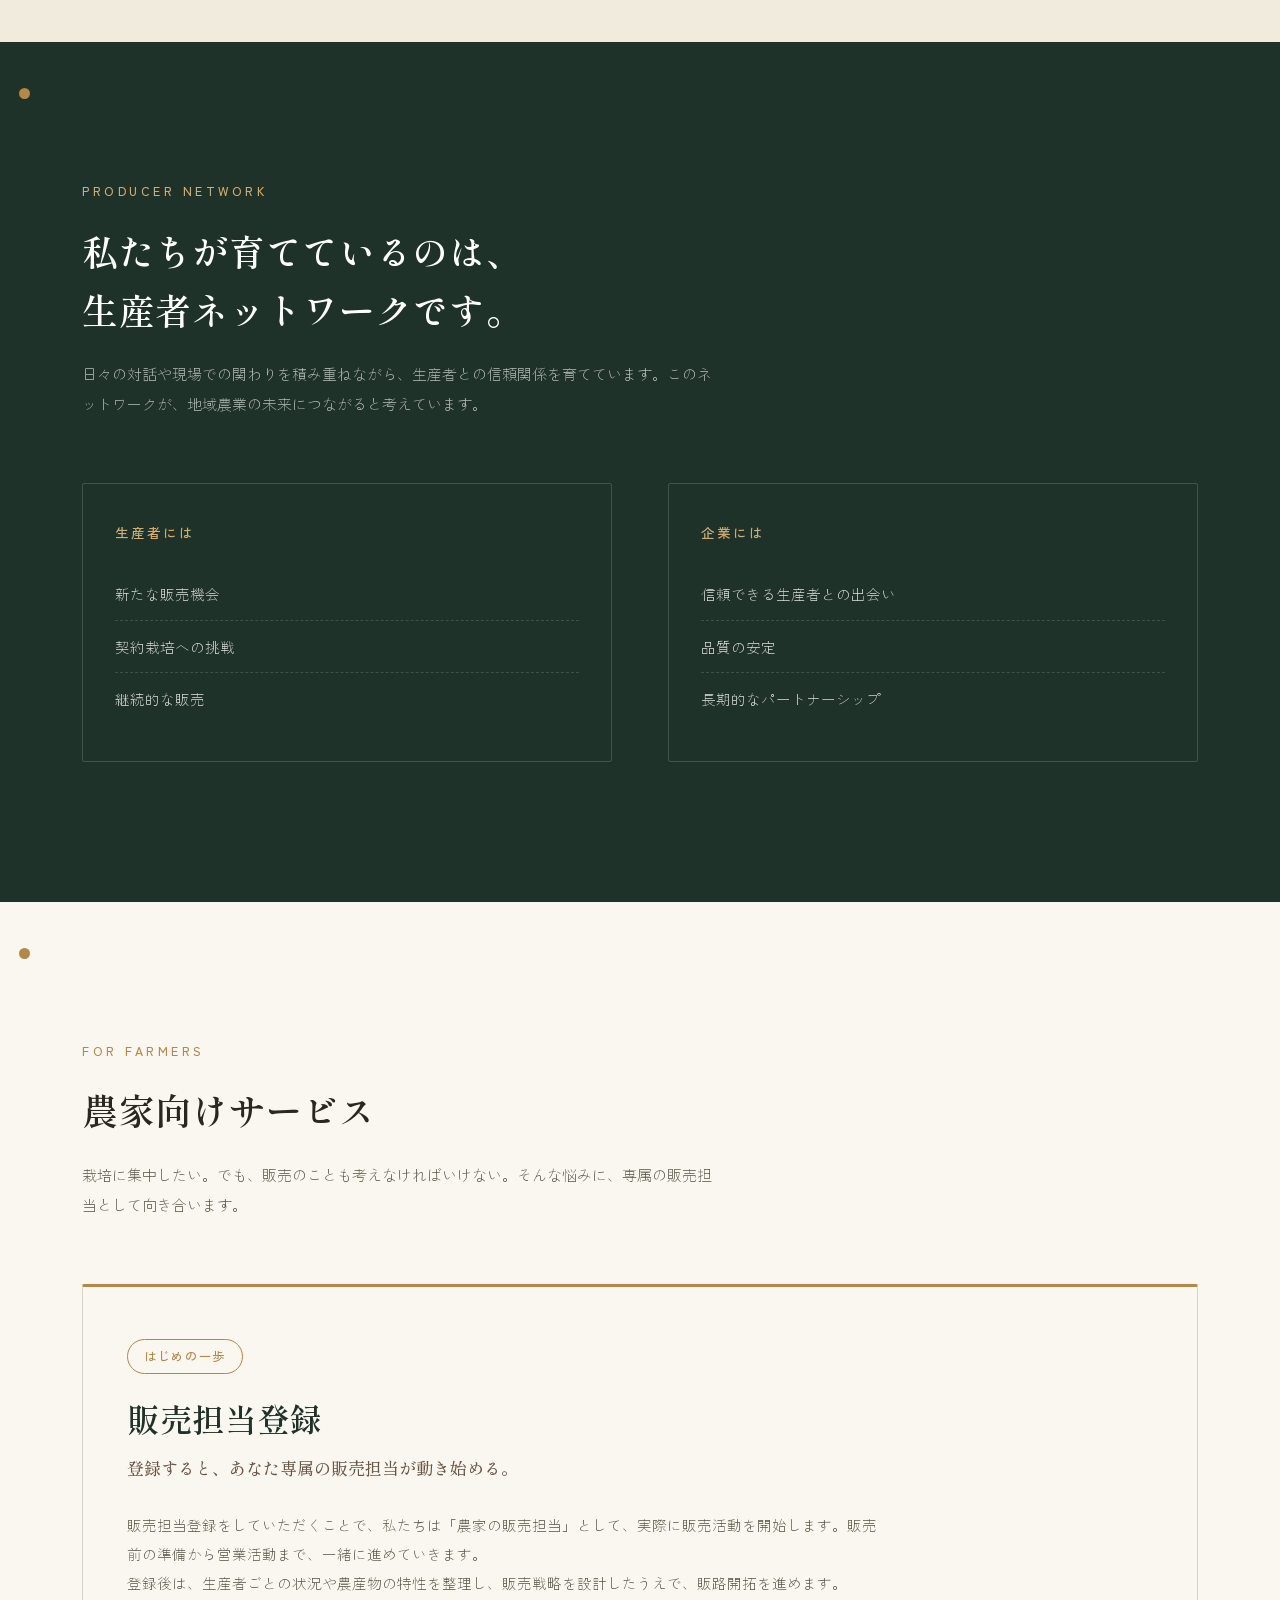
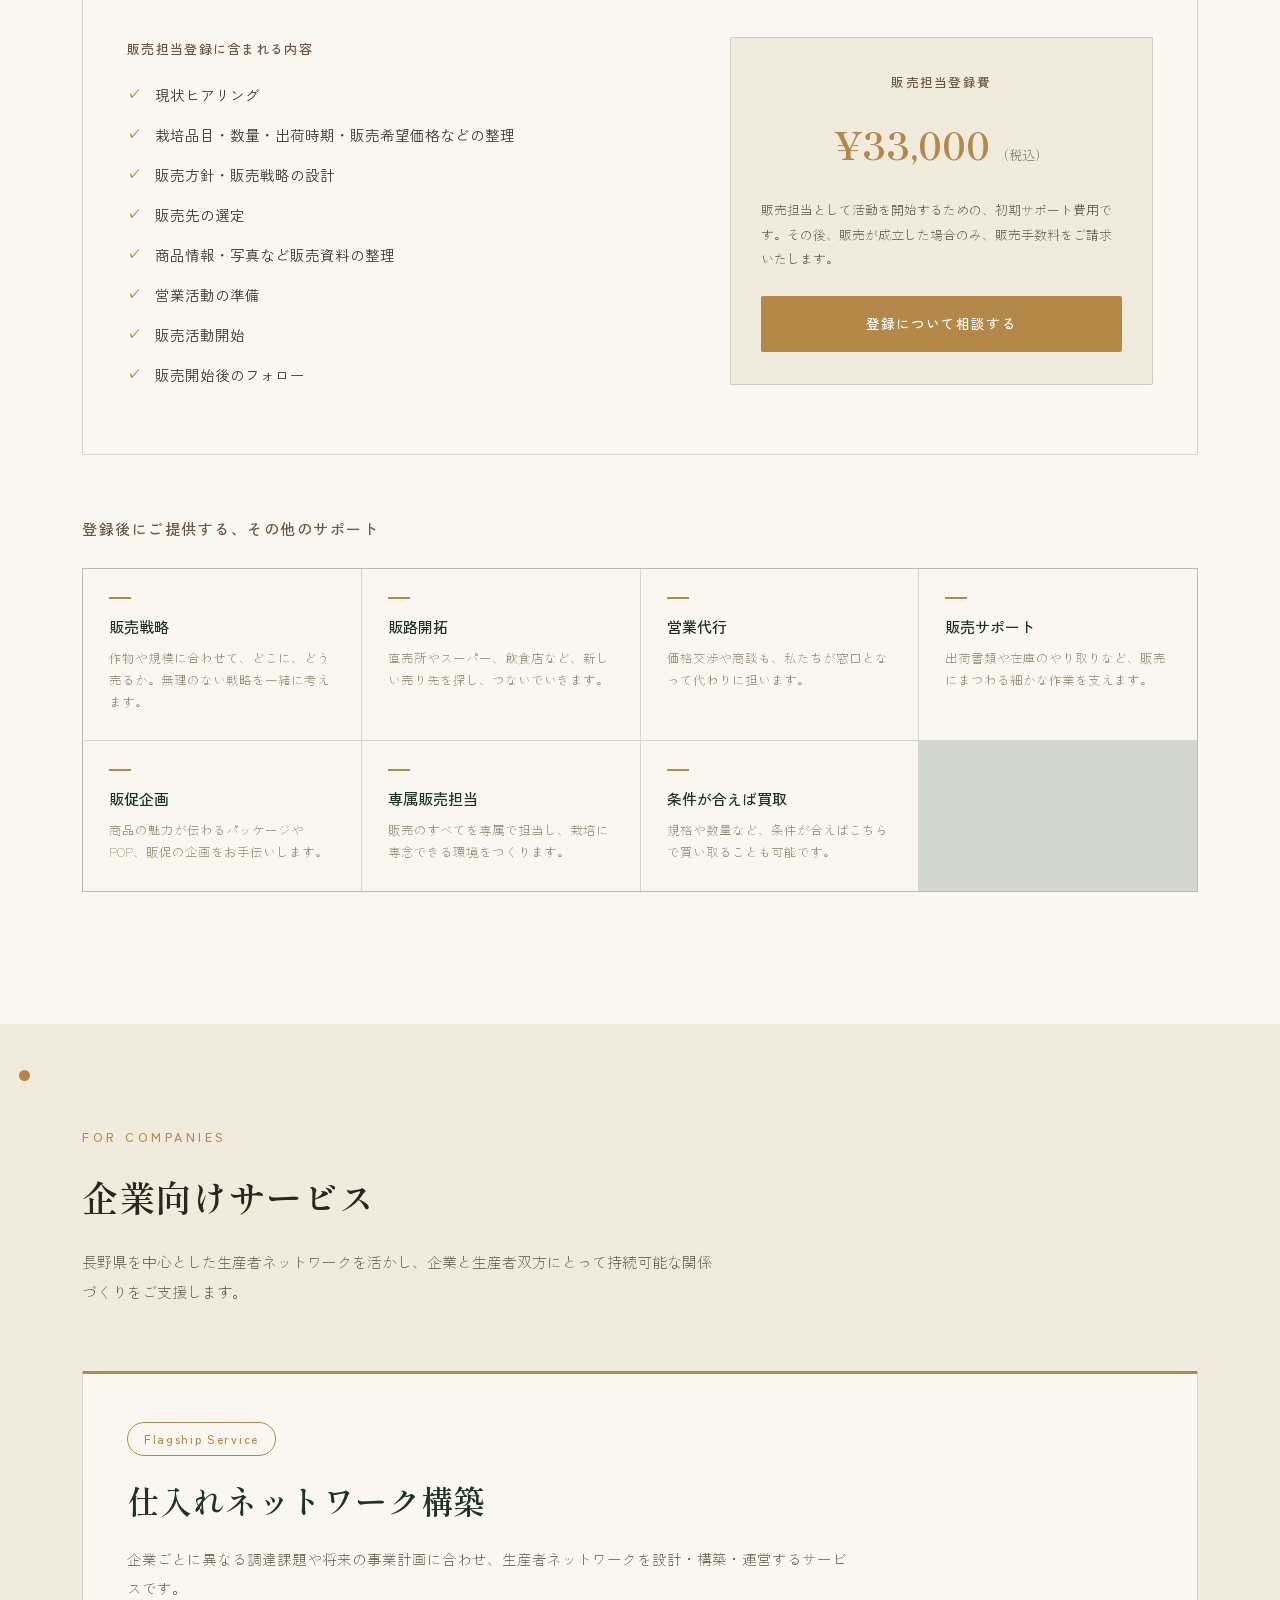
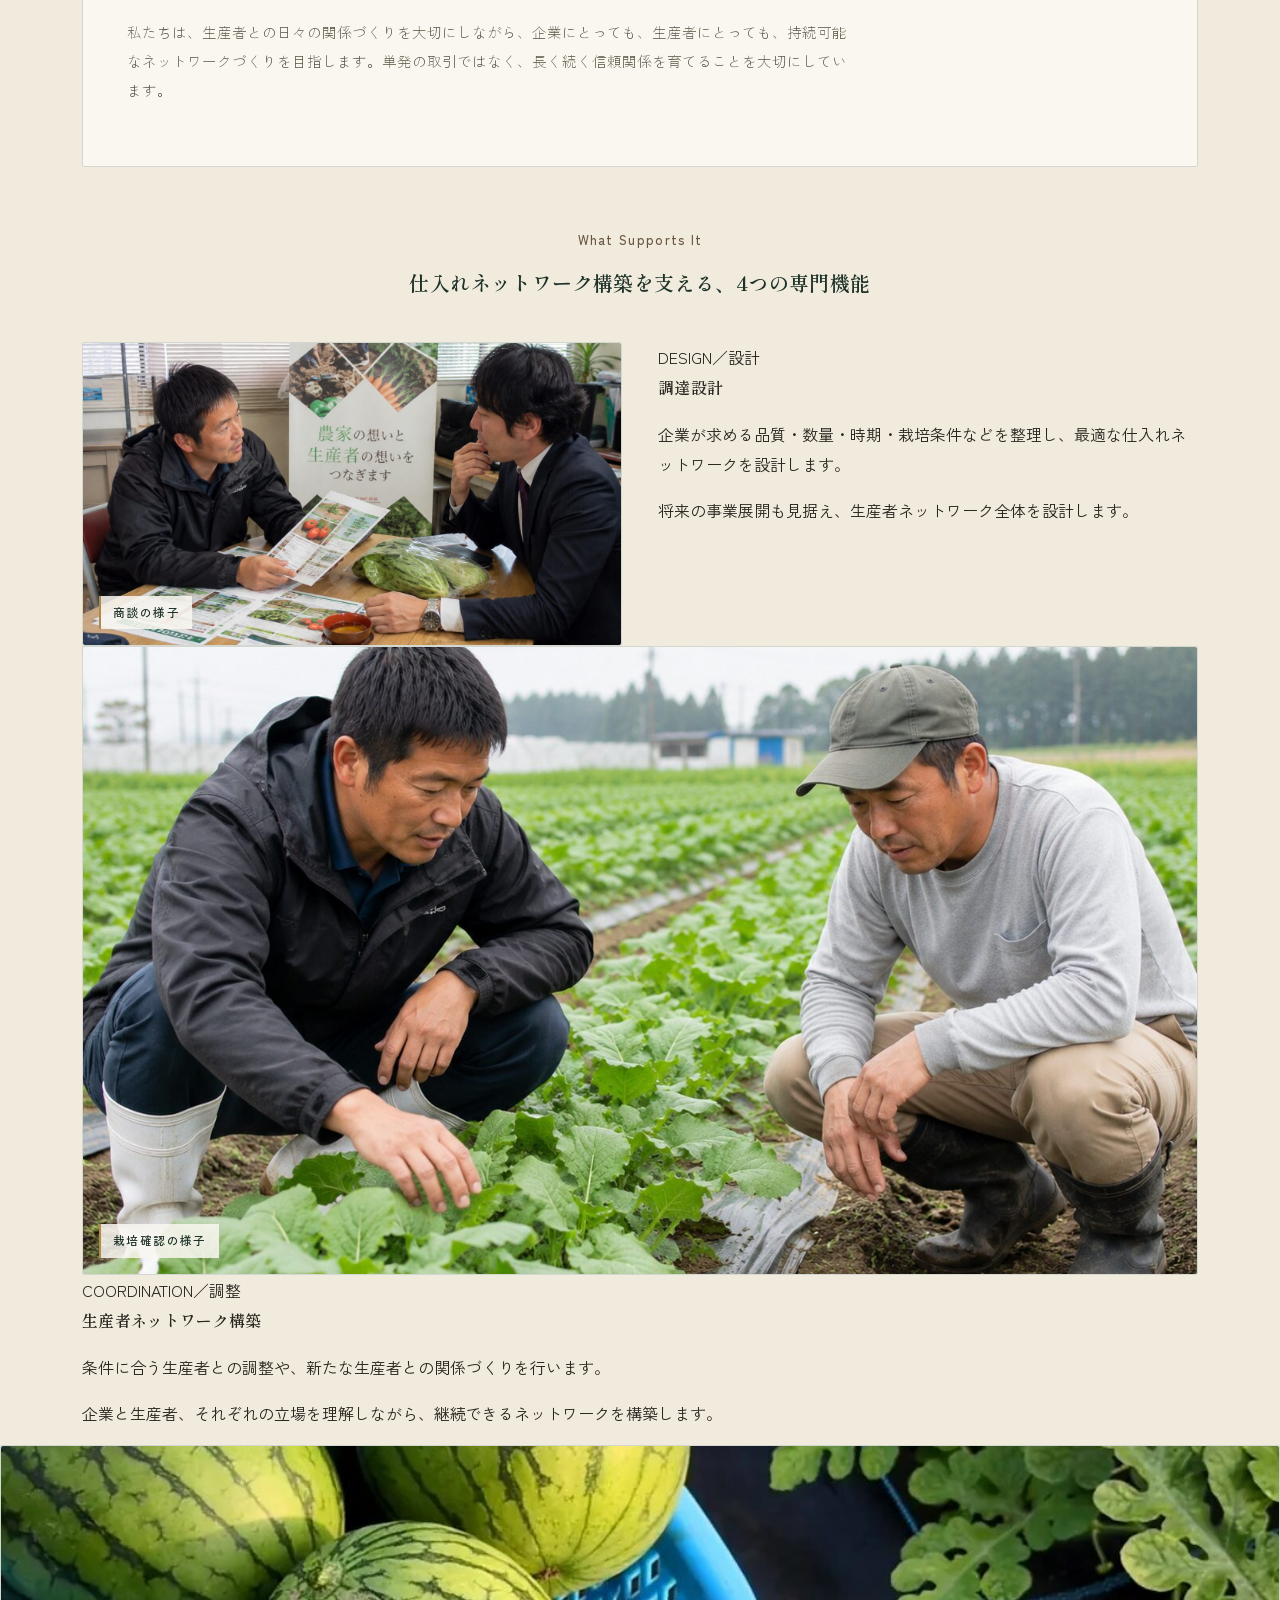
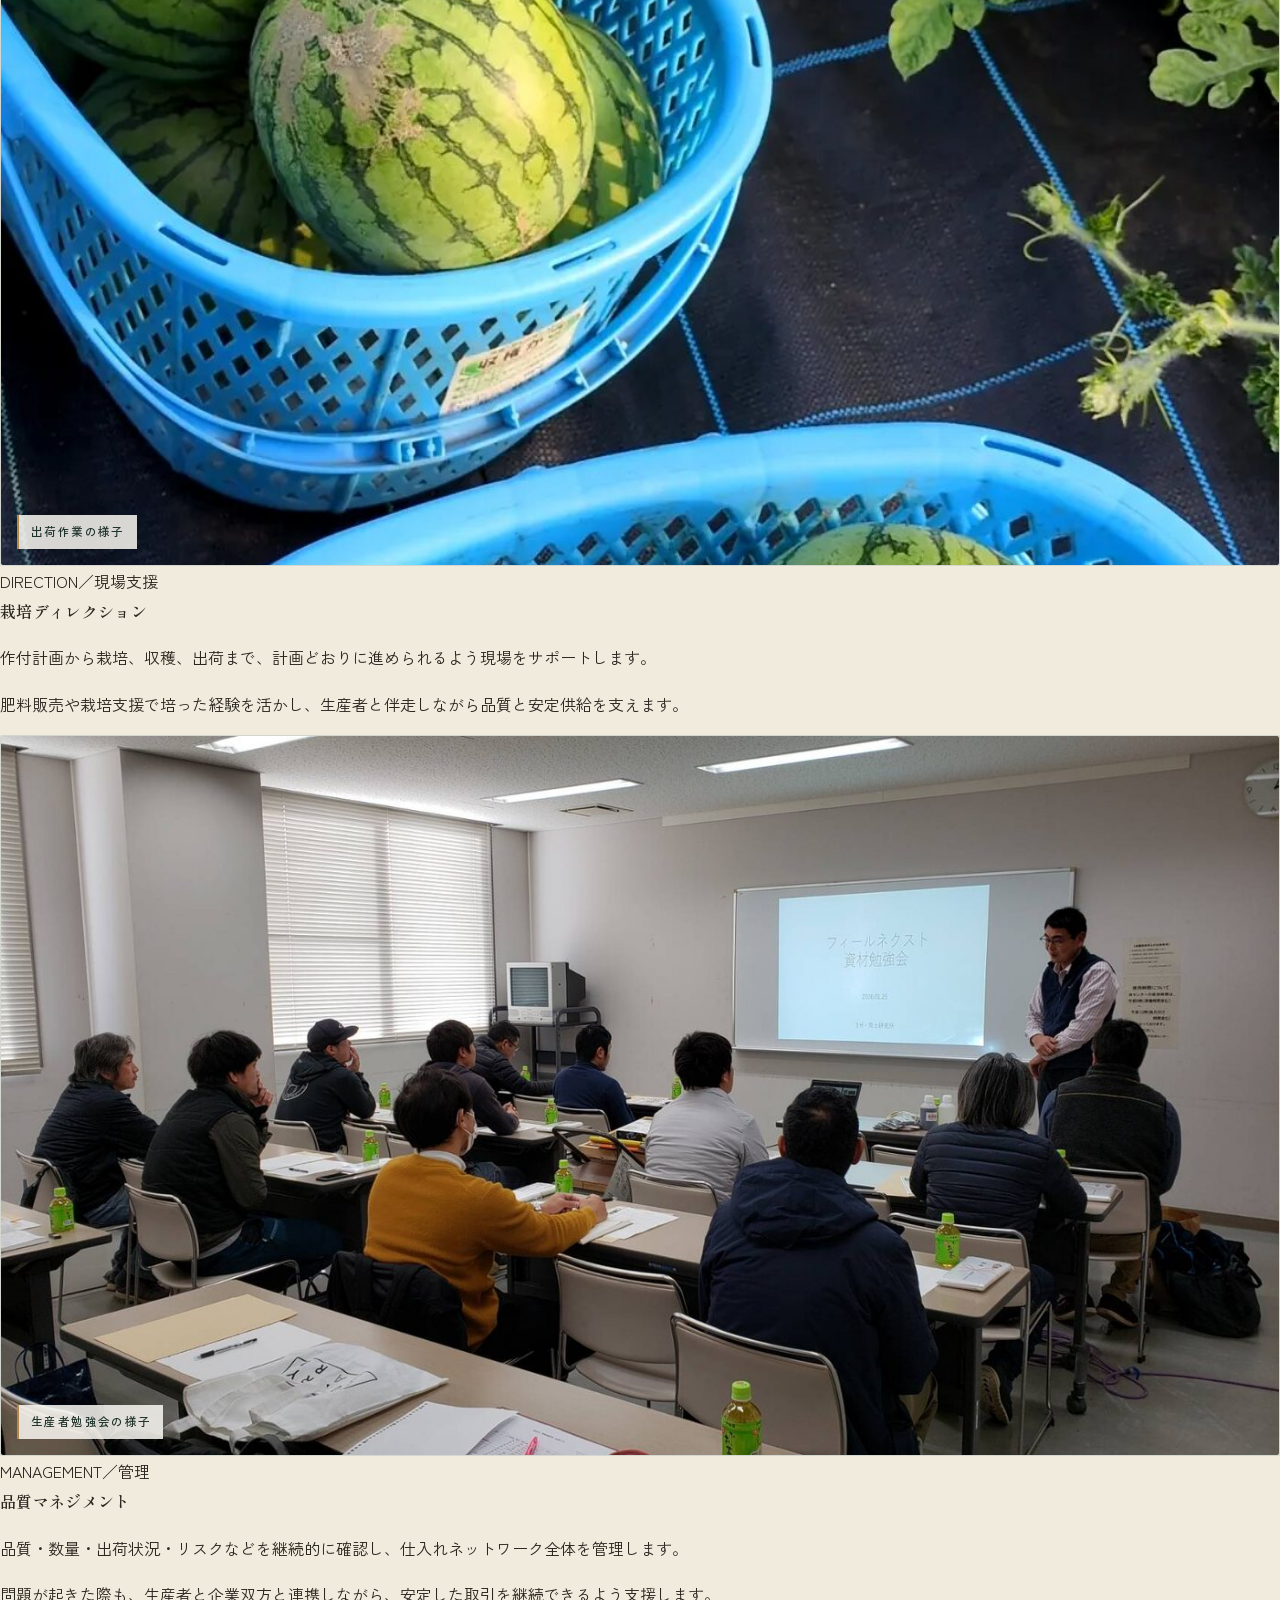
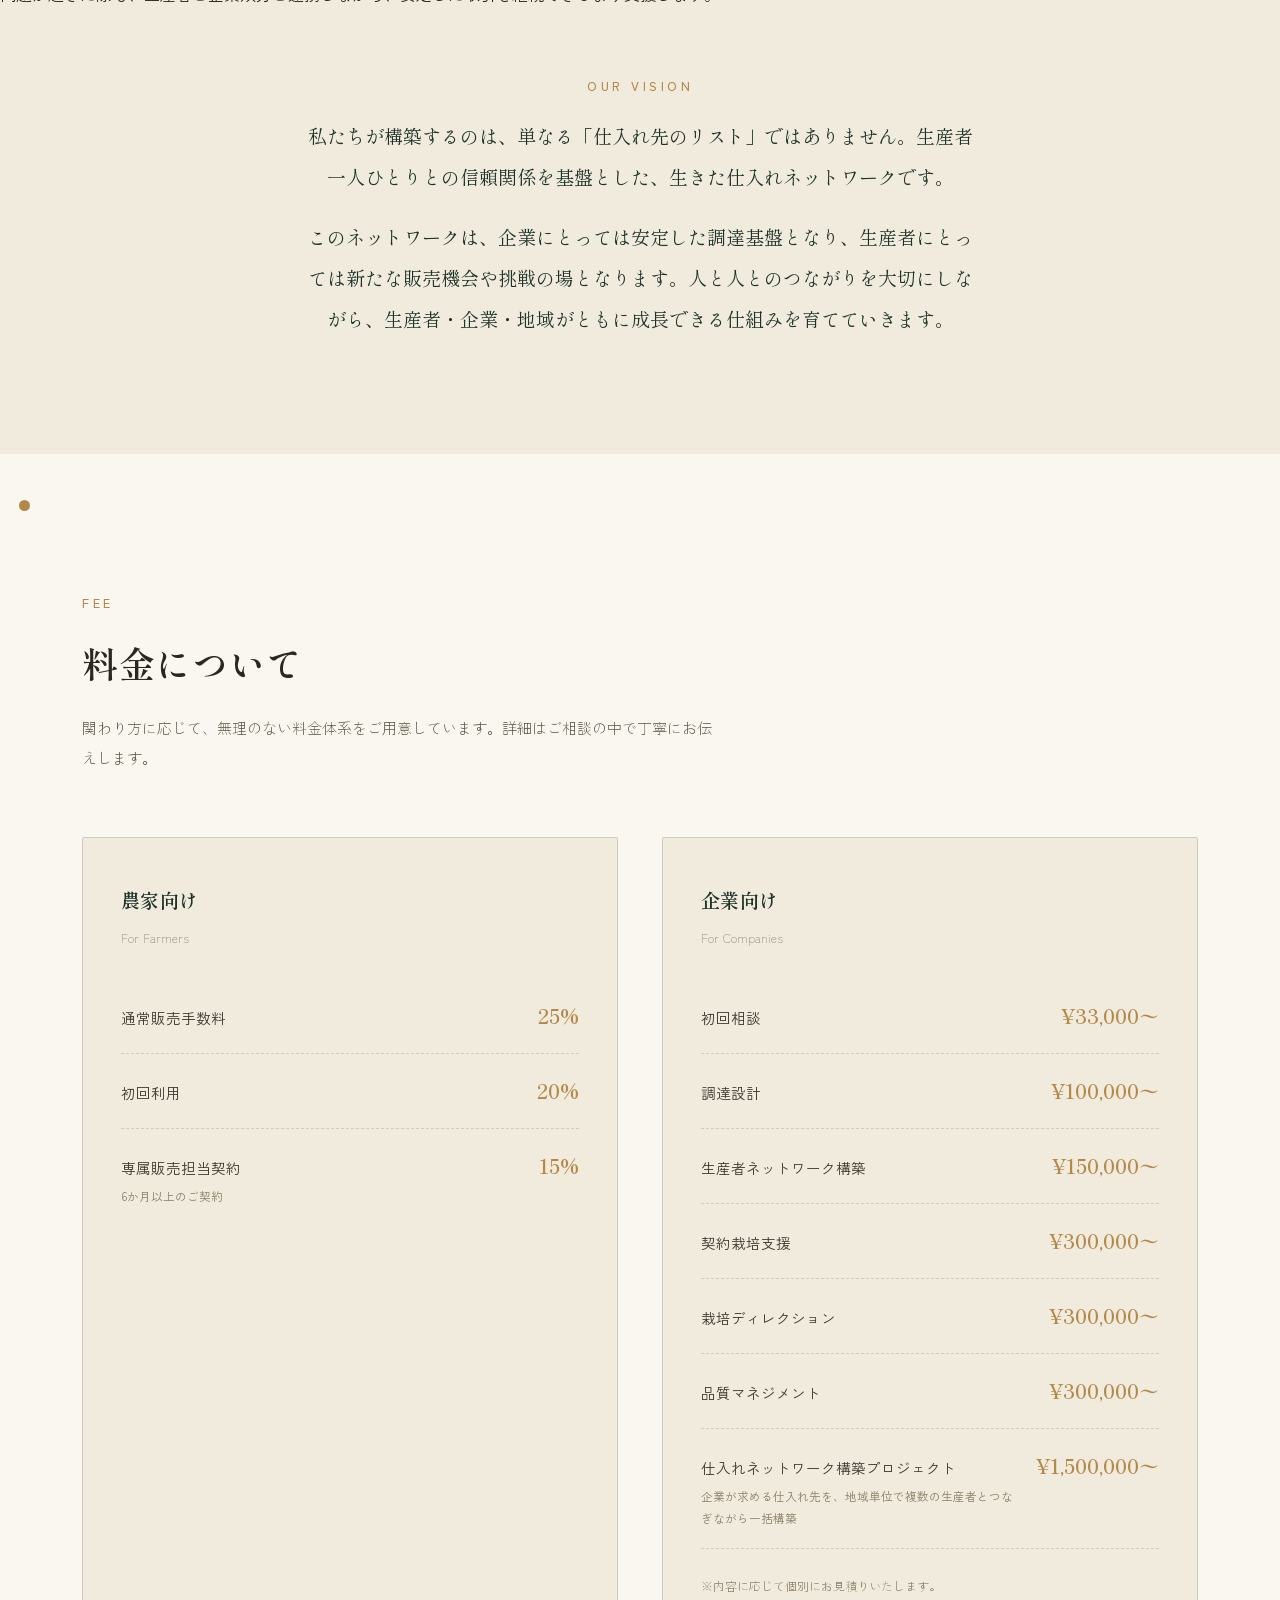
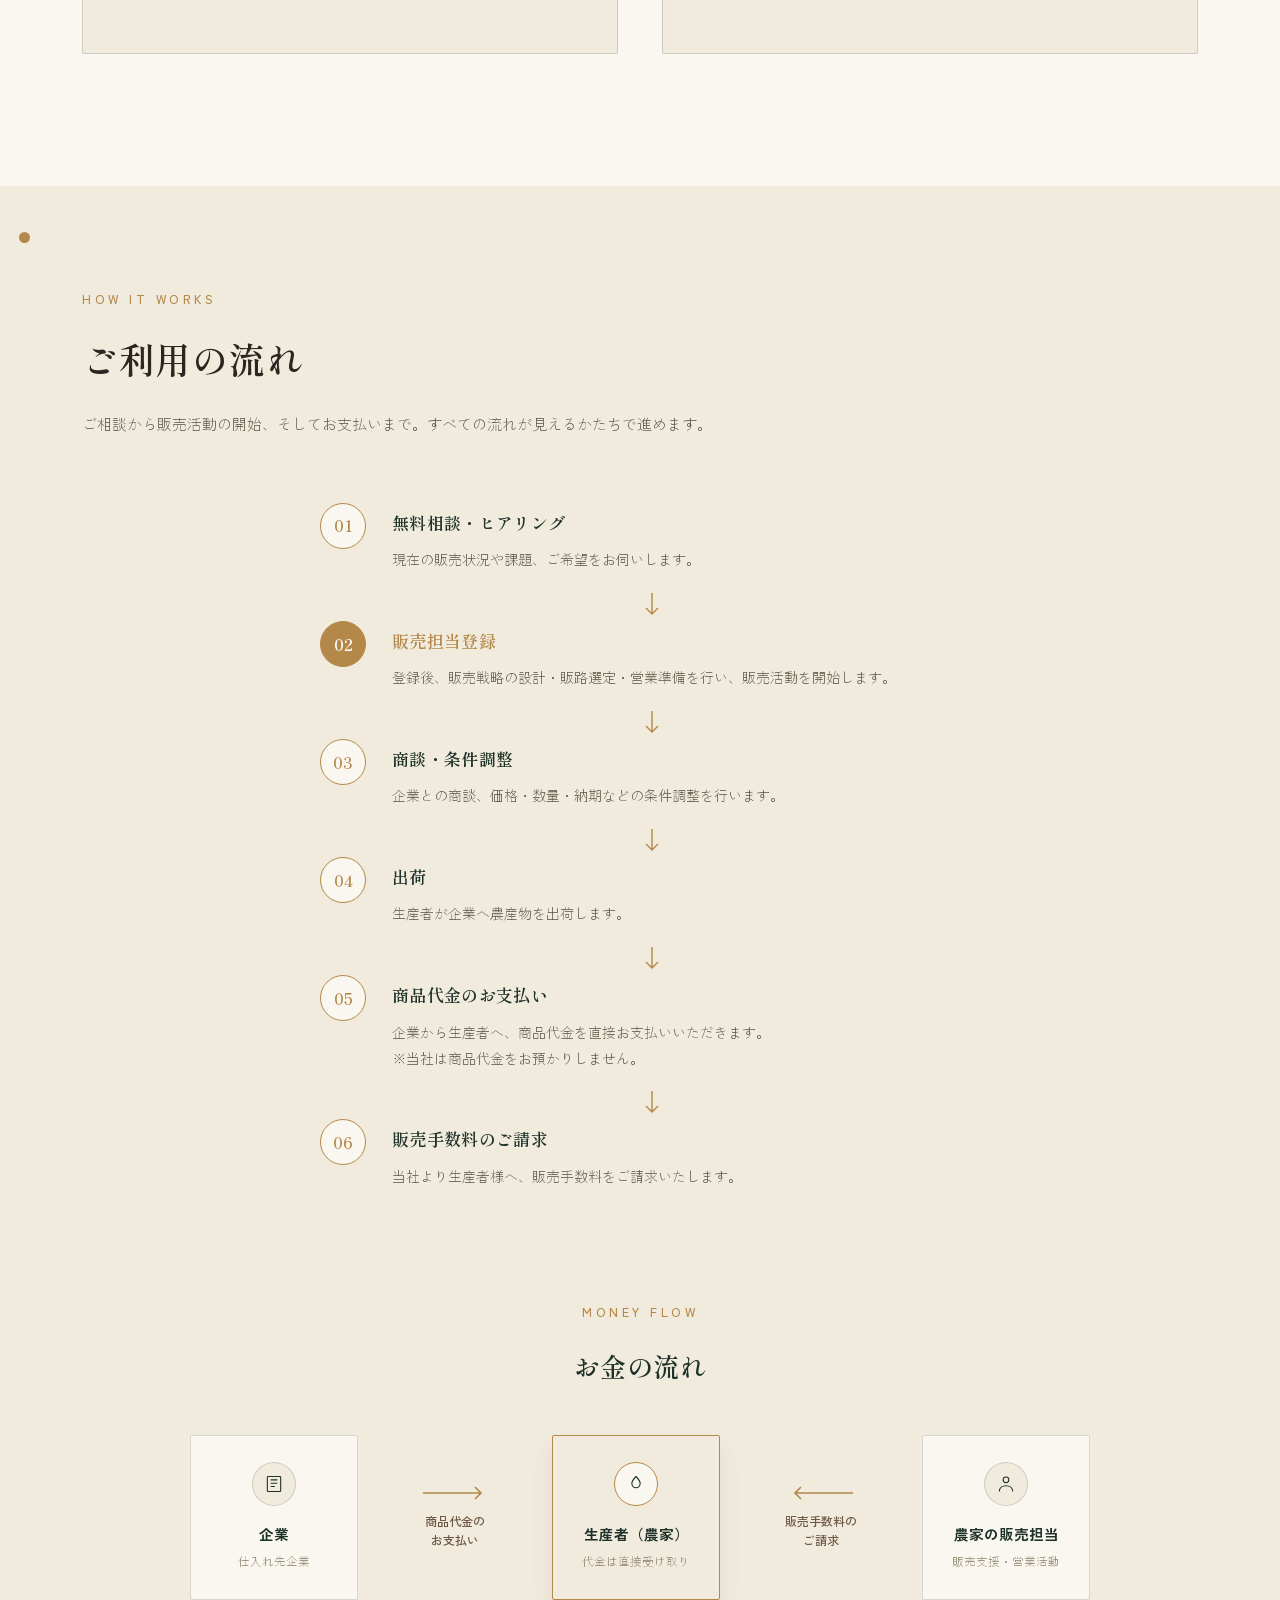
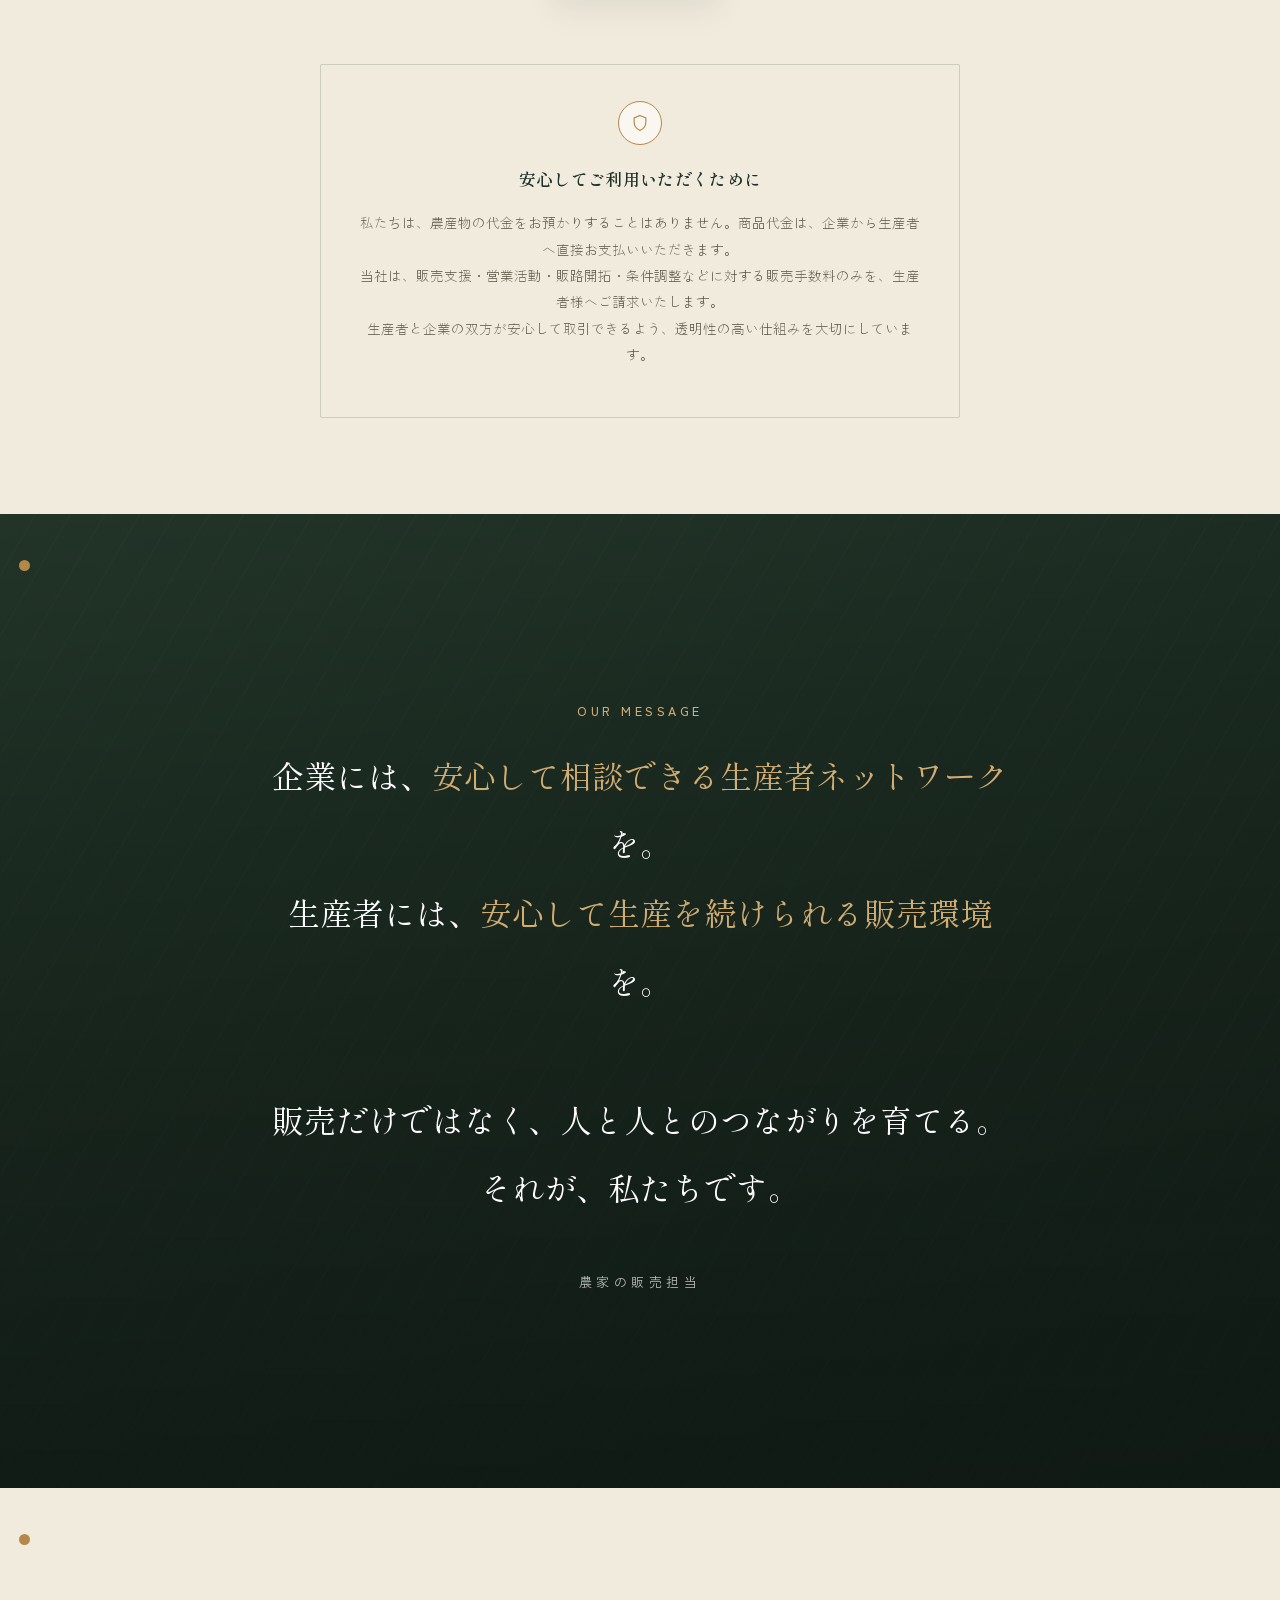
